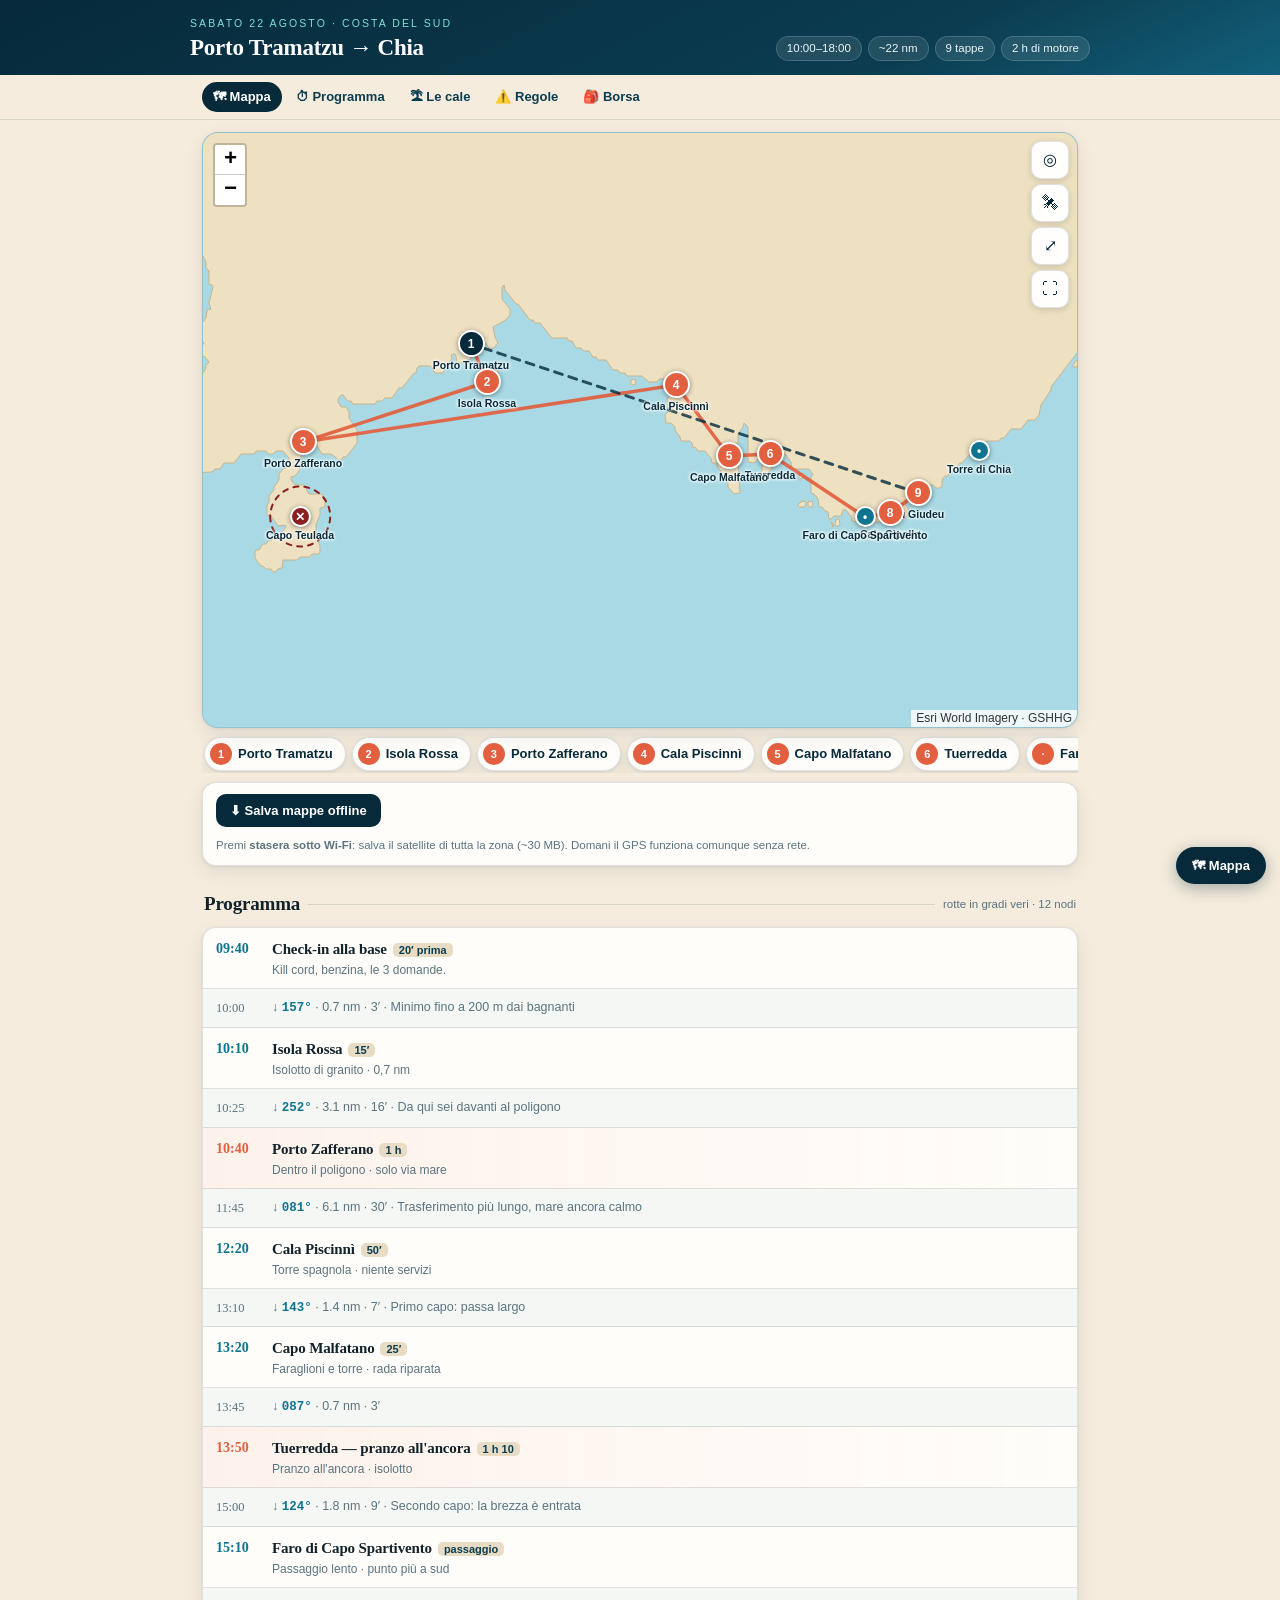
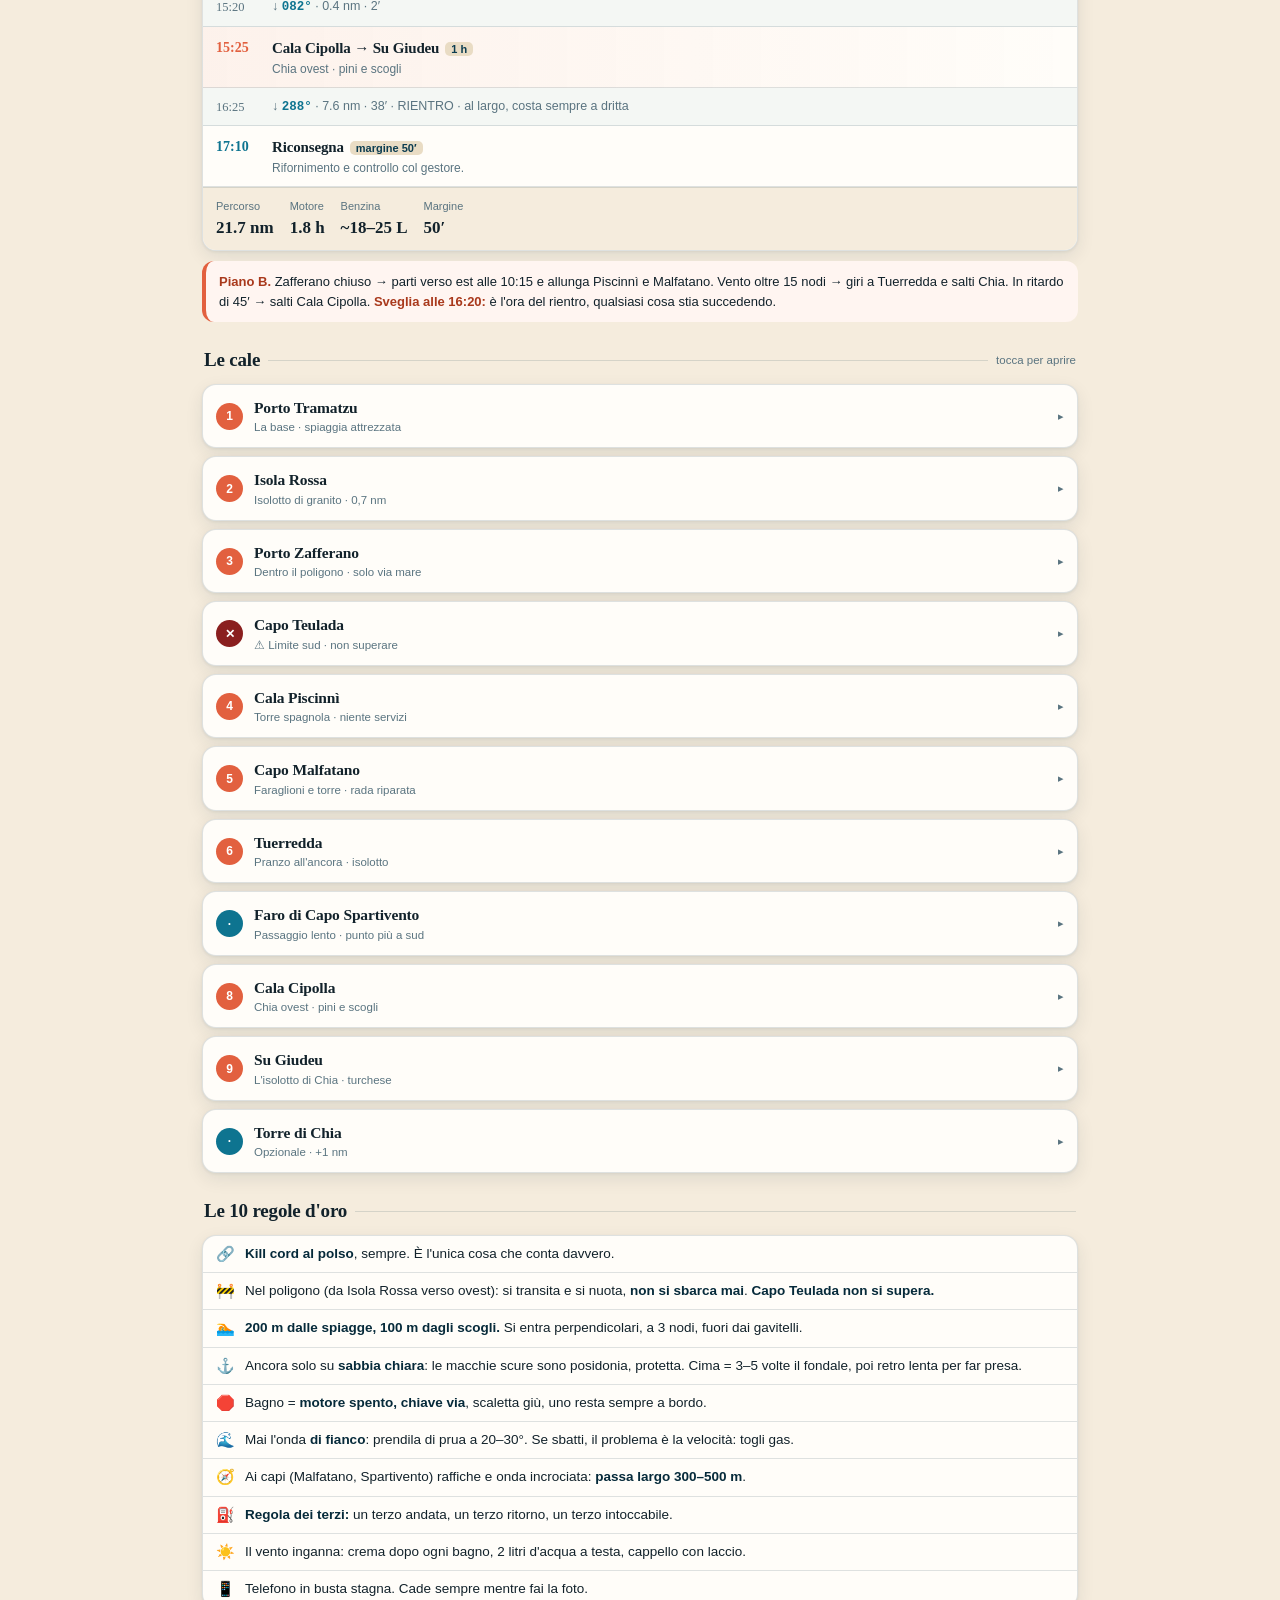
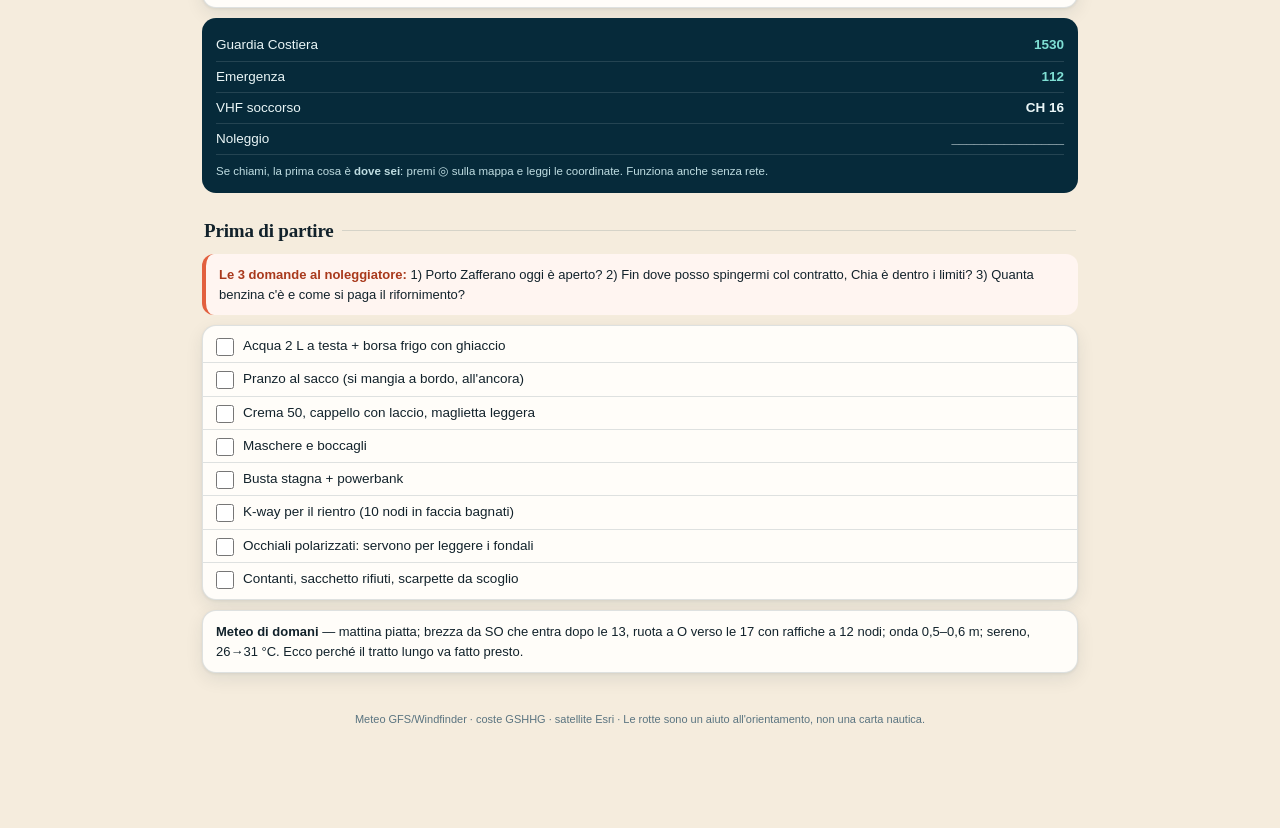
==== index.html @ 3b0f0c01 "Rename Gommone-Costa-del-Sud-22ago.html to index.html" ====
<!DOCTYPE html>
<html lang="it">
<head>
<meta charset="utf-8">
<meta name="viewport" content="width=device-width, initial-scale=1, viewport-fit=cover">
<title>Gommone · Costa del Sud · 22 ago</title>
<style>/* required styles */

.leaflet-pane,
.leaflet-tile,
.leaflet-marker-icon,
.leaflet-marker-shadow,
.leaflet-tile-container,
.leaflet-pane > svg,
.leaflet-pane > canvas,
.leaflet-zoom-box,
.leaflet-image-layer,
.leaflet-layer {
	position: absolute;
	left: 0;
	top: 0;
	}
.leaflet-container {
	overflow: hidden;
	}
.leaflet-tile,
.leaflet-marker-icon,
.leaflet-marker-shadow {
	-webkit-user-select: none;
	   -moz-user-select: none;
	        user-select: none;
	  -webkit-user-drag: none;
	}
/* Prevents IE11 from highlighting tiles in blue */
.leaflet-tile::selection {
	background: transparent;
}
/* Safari renders non-retina tile on retina better with this, but Chrome is worse */
.leaflet-safari .leaflet-tile {
	image-rendering: -webkit-optimize-contrast;
	}
/* hack that prevents hw layers "stretching" when loading new tiles */
.leaflet-safari .leaflet-tile-container {
	width: 1600px;
	height: 1600px;
	-webkit-transform-origin: 0 0;
	}
.leaflet-marker-icon,
.leaflet-marker-shadow {
	display: block;
	}
/* .leaflet-container svg: reset svg max-width decleration shipped in Joomla! (joomla.org) 3.x */
/* .leaflet-container img: map is broken in FF if you have max-width: 100% on tiles */
.leaflet-container .leaflet-overlay-pane svg {
	max-width: none !important;
	max-height: none !important;
	}
.leaflet-container .leaflet-marker-pane img,
.leaflet-container .leaflet-shadow-pane img,
.leaflet-container .leaflet-tile-pane img,
.leaflet-container img.leaflet-image-layer,
.leaflet-container .leaflet-tile {
	max-width: none !important;
	max-height: none !important;
	width: auto;
	padding: 0;
	}

.leaflet-container img.leaflet-tile {
	/* See: https://bugs.chromium.org/p/chromium/issues/detail?id=600120 */
	mix-blend-mode: plus-lighter;
}

.leaflet-container.leaflet-touch-zoom {
	-ms-touch-action: pan-x pan-y;
	touch-action: pan-x pan-y;
	}
.leaflet-container.leaflet-touch-drag {
	-ms-touch-action: pinch-zoom;
	/* Fallback for FF which doesn't support pinch-zoom */
	touch-action: none;
	touch-action: pinch-zoom;
}
.leaflet-container.leaflet-touch-drag.leaflet-touch-zoom {
	-ms-touch-action: none;
	touch-action: none;
}
.leaflet-container {
	-webkit-tap-highlight-color: transparent;
}
.leaflet-container a {
	-webkit-tap-highlight-color: rgba(51, 181, 229, 0.4);
}
.leaflet-tile {
	filter: inherit;
	visibility: hidden;
	}
.leaflet-tile-loaded {
	visibility: inherit;
	}
.leaflet-zoom-box {
	width: 0;
	height: 0;
	-moz-box-sizing: border-box;
	     box-sizing: border-box;
	z-index: 800;
	}
/* workaround for https://bugzilla.mozilla.org/show_bug.cgi?id=888319 */
.leaflet-overlay-pane svg {
	-moz-user-select: none;
	}

.leaflet-pane         { z-index: 400; }

.leaflet-tile-pane    { z-index: 200; }
.leaflet-overlay-pane { z-index: 400; }
.leaflet-shadow-pane  { z-index: 500; }
.leaflet-marker-pane  { z-index: 600; }
.leaflet-tooltip-pane   { z-index: 650; }
.leaflet-popup-pane   { z-index: 700; }

.leaflet-map-pane canvas { z-index: 100; }
.leaflet-map-pane svg    { z-index: 200; }

.leaflet-vml-shape {
	width: 1px;
	height: 1px;
	}
.lvml {
	behavior: url(#default#VML);
	display: inline-block;
	position: absolute;
	}


/* control positioning */

.leaflet-control {
	position: relative;
	z-index: 800;
	pointer-events: visiblePainted; /* IE 9-10 doesn't have auto */
	pointer-events: auto;
	}
.leaflet-top,
.leaflet-bottom {
	position: absolute;
	z-index: 1000;
	pointer-events: none;
	}
.leaflet-top {
	top: 0;
	}
.leaflet-right {
	right: 0;
	}
.leaflet-bottom {
	bottom: 0;
	}
.leaflet-left {
	left: 0;
	}
.leaflet-control {
	float: left;
	clear: both;
	}
.leaflet-right .leaflet-control {
	float: right;
	}
.leaflet-top .leaflet-control {
	margin-top: 10px;
	}
.leaflet-bottom .leaflet-control {
	margin-bottom: 10px;
	}
.leaflet-left .leaflet-control {
	margin-left: 10px;
	}
.leaflet-right .leaflet-control {
	margin-right: 10px;
	}


/* zoom and fade animations */

.leaflet-fade-anim .leaflet-popup {
	opacity: 0;
	-webkit-transition: opacity 0.2s linear;
	   -moz-transition: opacity 0.2s linear;
	        transition: opacity 0.2s linear;
	}
.leaflet-fade-anim .leaflet-map-pane .leaflet-popup {
	opacity: 1;
	}
.leaflet-zoom-animated {
	-webkit-transform-origin: 0 0;
	    -ms-transform-origin: 0 0;
	        transform-origin: 0 0;
	}
svg.leaflet-zoom-animated {
	will-change: transform;
}

.leaflet-zoom-anim .leaflet-zoom-animated {
	-webkit-transition: -webkit-transform 0.25s cubic-bezier(0,0,0.25,1);
	   -moz-transition:    -moz-transform 0.25s cubic-bezier(0,0,0.25,1);
	        transition:         transform 0.25s cubic-bezier(0,0,0.25,1);
	}
.leaflet-zoom-anim .leaflet-tile,
.leaflet-pan-anim .leaflet-tile {
	-webkit-transition: none;
	   -moz-transition: none;
	        transition: none;
	}

.leaflet-zoom-anim .leaflet-zoom-hide {
	visibility: hidden;
	}


/* cursors */

.leaflet-interactive {
	cursor: pointer;
	}
.leaflet-grab {
	cursor: -webkit-grab;
	cursor:    -moz-grab;
	cursor:         grab;
	}
.leaflet-crosshair,
.leaflet-crosshair .leaflet-interactive {
	cursor: crosshair;
	}
.leaflet-popup-pane,
.leaflet-control {
	cursor: auto;
	}
.leaflet-dragging .leaflet-grab,
.leaflet-dragging .leaflet-grab .leaflet-interactive,
.leaflet-dragging .leaflet-marker-draggable {
	cursor: move;
	cursor: -webkit-grabbing;
	cursor:    -moz-grabbing;
	cursor:         grabbing;
	}

/* marker & overlays interactivity */
.leaflet-marker-icon,
.leaflet-marker-shadow,
.leaflet-image-layer,
.leaflet-pane > svg path,
.leaflet-tile-container {
	pointer-events: none;
	}

.leaflet-marker-icon.leaflet-interactive,
.leaflet-image-layer.leaflet-interactive,
.leaflet-pane > svg path.leaflet-interactive,
svg.leaflet-image-layer.leaflet-interactive path {
	pointer-events: visiblePainted; /* IE 9-10 doesn't have auto */
	pointer-events: auto;
	}

/* visual tweaks */

.leaflet-container {
	background: #ddd;
	outline-offset: 1px;
	}
.leaflet-container a {
	color: #0078A8;
	}
.leaflet-zoom-box {
	border: 2px dotted #38f;
	background: rgba(255,255,255,0.5);
	}


/* general typography */
.leaflet-container {
	font-family: "Helvetica Neue", Arial, Helvetica, sans-serif;
	font-size: 12px;
	font-size: 0.75rem;
	line-height: 1.5;
	}


/* general toolbar styles */

.leaflet-bar {
	box-shadow: 0 1px 5px rgba(0,0,0,0.65);
	border-radius: 4px;
	}
.leaflet-bar a {
	background-color: #fff;
	border-bottom: 1px solid #ccc;
	width: 26px;
	height: 26px;
	line-height: 26px;
	display: block;
	text-align: center;
	text-decoration: none;
	color: black;
	}
.leaflet-bar a,
.leaflet-control-layers-toggle {
	background-position: 50% 50%;
	background-repeat: no-repeat;
	display: block;
	}
.leaflet-bar a:hover,
.leaflet-bar a:focus {
	background-color: #f4f4f4;
	}
.leaflet-bar a:first-child {
	border-top-left-radius: 4px;
	border-top-right-radius: 4px;
	}
.leaflet-bar a:last-child {
	border-bottom-left-radius: 4px;
	border-bottom-right-radius: 4px;
	border-bottom: none;
	}
.leaflet-bar a.leaflet-disabled {
	cursor: default;
	background-color: #f4f4f4;
	color: #bbb;
	}

.leaflet-touch .leaflet-bar a {
	width: 30px;
	height: 30px;
	line-height: 30px;
	}
.leaflet-touch .leaflet-bar a:first-child {
	border-top-left-radius: 2px;
	border-top-right-radius: 2px;
	}
.leaflet-touch .leaflet-bar a:last-child {
	border-bottom-left-radius: 2px;
	border-bottom-right-radius: 2px;
	}

/* zoom control */

.leaflet-control-zoom-in,
.leaflet-control-zoom-out {
	font: bold 18px 'Lucida Console', Monaco, monospace;
	text-indent: 1px;
	}

.leaflet-touch .leaflet-control-zoom-in, .leaflet-touch .leaflet-control-zoom-out  {
	font-size: 22px;
	}


/* layers control */

.leaflet-control-layers {
	box-shadow: 0 1px 5px rgba(0,0,0,0.4);
	background: #fff;
	border-radius: 5px;
	}
.leaflet-control-layers-toggle {
	background-image: url(images/layers.png);
	width: 36px;
	height: 36px;
	}
.leaflet-retina .leaflet-control-layers-toggle {
	background-image: url(images/layers-2x.png);
	background-size: 26px 26px;
	}
.leaflet-touch .leaflet-control-layers-toggle {
	width: 44px;
	height: 44px;
	}
.leaflet-control-layers .leaflet-control-layers-list,
.leaflet-control-layers-expanded .leaflet-control-layers-toggle {
	display: none;
	}
.leaflet-control-layers-expanded .leaflet-control-layers-list {
	display: block;
	position: relative;
	}
.leaflet-control-layers-expanded {
	padding: 6px 10px 6px 6px;
	color: #333;
	background: #fff;
	}
.leaflet-control-layers-scrollbar {
	overflow-y: scroll;
	overflow-x: hidden;
	padding-right: 5px;
	}
.leaflet-control-layers-selector {
	margin-top: 2px;
	position: relative;
	top: 1px;
	}
.leaflet-control-layers label {
	display: block;
	font-size: 13px;
	font-size: 1.08333em;
	}
.leaflet-control-layers-separator {
	height: 0;
	border-top: 1px solid #ddd;
	margin: 5px -10px 5px -6px;
	}

/* Default icon URLs */
.leaflet-default-icon-path { /* used only in path-guessing heuristic, see L.Icon.Default */
	background-image: url(images/marker-icon.png);
	}


/* attribution and scale controls */

.leaflet-container .leaflet-control-attribution {
	background: #fff;
	background: rgba(255, 255, 255, 0.8);
	margin: 0;
	}
.leaflet-control-attribution,
.leaflet-control-scale-line {
	padding: 0 5px;
	color: #333;
	line-height: 1.4;
	}
.leaflet-control-attribution a {
	text-decoration: none;
	}
.leaflet-control-attribution a:hover,
.leaflet-control-attribution a:focus {
	text-decoration: underline;
	}
.leaflet-attribution-flag {
	display: inline !important;
	vertical-align: baseline !important;
	width: 1em;
	height: 0.6669em;
	}
.leaflet-left .leaflet-control-scale {
	margin-left: 5px;
	}
.leaflet-bottom .leaflet-control-scale {
	margin-bottom: 5px;
	}
.leaflet-control-scale-line {
	border: 2px solid #777;
	border-top: none;
	line-height: 1.1;
	padding: 2px 5px 1px;
	white-space: nowrap;
	-moz-box-sizing: border-box;
	     box-sizing: border-box;
	background: rgba(255, 255, 255, 0.8);
	text-shadow: 1px 1px #fff;
	}
.leaflet-control-scale-line:not(:first-child) {
	border-top: 2px solid #777;
	border-bottom: none;
	margin-top: -2px;
	}
.leaflet-control-scale-line:not(:first-child):not(:last-child) {
	border-bottom: 2px solid #777;
	}

.leaflet-touch .leaflet-control-attribution,
.leaflet-touch .leaflet-control-layers,
.leaflet-touch .leaflet-bar {
	box-shadow: none;
	}
.leaflet-touch .leaflet-control-layers,
.leaflet-touch .leaflet-bar {
	border: 2px solid rgba(0,0,0,0.2);
	background-clip: padding-box;
	}


/* popup */

.leaflet-popup {
	position: absolute;
	text-align: center;
	margin-bottom: 20px;
	}
.leaflet-popup-content-wrapper {
	padding: 1px;
	text-align: left;
	border-radius: 12px;
	}
.leaflet-popup-content {
	margin: 13px 24px 13px 20px;
	line-height: 1.3;
	font-size: 13px;
	font-size: 1.08333em;
	min-height: 1px;
	}
.leaflet-popup-content p {
	margin: 17px 0;
	margin: 1.3em 0;
	}
.leaflet-popup-tip-container {
	width: 40px;
	height: 20px;
	position: absolute;
	left: 50%;
	margin-top: -1px;
	margin-left: -20px;
	overflow: hidden;
	pointer-events: none;
	}
.leaflet-popup-tip {
	width: 17px;
	height: 17px;
	padding: 1px;

	margin: -10px auto 0;
	pointer-events: auto;

	-webkit-transform: rotate(45deg);
	   -moz-transform: rotate(45deg);
	    -ms-transform: rotate(45deg);
	        transform: rotate(45deg);
	}
.leaflet-popup-content-wrapper,
.leaflet-popup-tip {
	background: white;
	color: #333;
	box-shadow: 0 3px 14px rgba(0,0,0,0.4);
	}
.leaflet-container a.leaflet-popup-close-button {
	position: absolute;
	top: 0;
	right: 0;
	border: none;
	text-align: center;
	width: 24px;
	height: 24px;
	font: 16px/24px Tahoma, Verdana, sans-serif;
	color: #757575;
	text-decoration: none;
	background: transparent;
	}
.leaflet-container a.leaflet-popup-close-button:hover,
.leaflet-container a.leaflet-popup-close-button:focus {
	color: #585858;
	}
.leaflet-popup-scrolled {
	overflow: auto;
	}

.leaflet-oldie .leaflet-popup-content-wrapper {
	-ms-zoom: 1;
	}
.leaflet-oldie .leaflet-popup-tip {
	width: 24px;
	margin: 0 auto;

	-ms-filter: "progid:DXImageTransform.Microsoft.Matrix(M11=0.70710678, M12=0.70710678, M21=-0.70710678, M22=0.70710678)";
	filter: progid:DXImageTransform.Microsoft.Matrix(M11=0.70710678, M12=0.70710678, M21=-0.70710678, M22=0.70710678);
	}

.leaflet-oldie .leaflet-control-zoom,
.leaflet-oldie .leaflet-control-layers,
.leaflet-oldie .leaflet-popup-content-wrapper,
.leaflet-oldie .leaflet-popup-tip {
	border: 1px solid #999;
	}


/* div icon */

.leaflet-div-icon {
	background: #fff;
	border: 1px solid #666;
	}


/* Tooltip */
/* Base styles for the element that has a tooltip */
.leaflet-tooltip {
	position: absolute;
	padding: 6px;
	background-color: #fff;
	border: 1px solid #fff;
	border-radius: 3px;
	color: #222;
	white-space: nowrap;
	-webkit-user-select: none;
	-moz-user-select: none;
	-ms-user-select: none;
	user-select: none;
	pointer-events: none;
	box-shadow: 0 1px 3px rgba(0,0,0,0.4);
	}
.leaflet-tooltip.leaflet-interactive {
	cursor: pointer;
	pointer-events: auto;
	}
.leaflet-tooltip-top:before,
.leaflet-tooltip-bottom:before,
.leaflet-tooltip-left:before,
.leaflet-tooltip-right:before {
	position: absolute;
	pointer-events: none;
	border: 6px solid transparent;
	background: transparent;
	content: "";
	}

/* Directions */

.leaflet-tooltip-bottom {
	margin-top: 6px;
}
.leaflet-tooltip-top {
	margin-top: -6px;
}
.leaflet-tooltip-bottom:before,
.leaflet-tooltip-top:before {
	left: 50%;
	margin-left: -6px;
	}
.leaflet-tooltip-top:before {
	bottom: 0;
	margin-bottom: -12px;
	border-top-color: #fff;
	}
.leaflet-tooltip-bottom:before {
	top: 0;
	margin-top: -12px;
	margin-left: -6px;
	border-bottom-color: #fff;
	}
.leaflet-tooltip-left {
	margin-left: -6px;
}
.leaflet-tooltip-right {
	margin-left: 6px;
}
.leaflet-tooltip-left:before,
.leaflet-tooltip-right:before {
	top: 50%;
	margin-top: -6px;
	}
.leaflet-tooltip-left:before {
	right: 0;
	margin-right: -12px;
	border-left-color: #fff;
	}
.leaflet-tooltip-right:before {
	left: 0;
	margin-left: -12px;
	border-right-color: #fff;
	}

/* Printing */

@media print {
	/* Prevent printers from removing background-images of controls. */
	.leaflet-control {
		-webkit-print-color-adjust: exact;
		print-color-adjust: exact;
		}
	}
</style>
<style>
:root{
  --deep:#062a3a; --deep2:#0b3c50; --sea:#0e7490; --turq:#25b7ab; --turq-l:#7fdfd4;
  --sand:#f5ecdd; --sand2:#e9dcc4; --paper:#fffdf9; --ink:#12222b; --soft:#5a7480;
  --coral:#e2603f; --line:rgba(6,42,58,.13);
  --sh:0 1px 3px rgba(6,42,58,.07),0 6px 18px rgba(6,42,58,.09);
  --serif:"Iowan Old Style","Palatino Linotype",Palatino,Georgia,serif;
  --sans:-apple-system,BlinkMacSystemFont,"Segoe UI",Roboto,"Helvetica Neue",Arial,sans-serif;
}
*{box-sizing:border-box}
html,body{margin:0;padding:0}
body{font-family:var(--sans);color:var(--ink);background:var(--sand);line-height:1.5;-webkit-text-size-adjust:100%}
h1,h2,h3{font-family:var(--serif);font-weight:600;letter-spacing:-.01em;margin:0}
.wrap{max-width:900px;margin:0 auto;padding:0 12px 100px}
.muted{color:var(--soft)} .small{font-size:13px} .tiny{font-size:11.5px}
.card{background:var(--paper);border:1px solid var(--line);border-radius:14px;box-shadow:var(--sh)}

/* HERO */
.hero{background:linear-gradient(155deg,var(--deep),var(--deep2) 70%,#12607a);color:#eaf6f7;padding:16px 12px 14px}
.hero .in{max-width:900px;margin:0 auto;display:flex;align-items:flex-end;justify-content:space-between;gap:12px;flex-wrap:wrap}
.hero h1{font-size:23px;line-height:1.15;color:#fff}
.hero .k{font-size:10.5px;letter-spacing:.2em;text-transform:uppercase;color:var(--turq-l);margin-bottom:3px}
.hero .f{display:flex;gap:6px;flex-wrap:wrap}
.hero .f span{background:rgba(255,255,255,.1);border:1px solid rgba(255,255,255,.16);border-radius:99px;padding:3px 10px;font-size:11.5px;white-space:nowrap}

/* NAV */
nav{position:sticky;top:0;z-index:900;background:rgba(245,236,221,.95);backdrop-filter:blur(10px);border-bottom:1px solid var(--line)}
nav .in{display:flex;gap:3px;overflow-x:auto;padding:7px 12px;max-width:900px;margin:0 auto;scrollbar-width:none}
nav .in::-webkit-scrollbar{display:none}
nav a{flex:0 0 auto;text-decoration:none;color:var(--deep2);font-size:13px;font-weight:600;padding:5px 11px;border-radius:99px}
nav a.on{background:var(--deep);color:#fff}

section{margin:18px 0 24px;scroll-margin-top:52px}
.sh{display:flex;align-items:center;gap:8px;margin:0 0 9px;padding:0 2px}
.sh h2{font-size:19px}
.sh .ln{flex:1;height:1px;background:var(--line)}

/* MAP */
#mapbox{position:relative;border-radius:16px;overflow:hidden;border:1px solid var(--line);box-shadow:var(--sh);background:#a9d9e4}
#map{height:66vh;min-height:400px;background:#a9d9e4}
#mapbox.full{position:fixed;inset:0;z-index:1200;border-radius:0;border:0}
#mapbox.full #map{height:100%}
.leaflet-container{font-family:var(--sans);background:#a9d9e4}
.mbar{position:absolute;z-index:800;top:8px;right:8px;display:flex;flex-direction:column;gap:5px}
.mb{background:rgba(255,255,255,.96);border:1px solid var(--line);border-radius:10px;width:38px;height:38px;
  display:grid;place-items:center;font-size:16px;cursor:pointer;box-shadow:0 2px 6px rgba(0,0,0,.15);color:var(--deep)}
.mb.on{background:var(--deep);color:#fff}
.gps{position:absolute;z-index:800;left:8px;right:52px;bottom:8px;background:rgba(6,42,58,.92);color:#eaf6f7;
  border-radius:11px;padding:7px 11px;font-size:12px;display:none}
.gps.show{display:block}
.gps b{color:var(--turq-l)}
.gr{display:flex;justify-content:space-between;gap:8px}
.pin{display:grid;place-items:center;border-radius:50%;color:#fff;font-weight:700;font-size:12px;border:2px solid #fff;box-shadow:0 1px 5px rgba(0,0,0,.45)}
.pin.stop{background:var(--coral)} .pin.pass{background:var(--sea)} .pin.warn{background:#8a1f1f} .pin.base{background:var(--deep)}
.pin.sel{outline:3px solid #fff;box-shadow:0 0 0 3px var(--coral),0 2px 8px rgba(0,0,0,.5)}
.lbl{font-size:10.5px;font-weight:700;color:var(--deep);text-shadow:0 0 3px #fff,0 0 3px #fff,0 0 4px #fff;white-space:nowrap;text-align:center;margin-top:1px}
.boat{width:20px;height:20px;border-radius:50%;background:#2b6cf6;border:3px solid #fff;box-shadow:0 0 0 1px rgba(0,0,0,.3)}
.leaflet-popup-content{margin:11px 13px;font-size:13px;line-height:1.45}
.leaflet-popup-content h4{margin:0 0 3px;font-family:var(--serif);font-size:15.5px}
.mono{font-family:ui-monospace,Menlo,Consolas,monospace;font-size:11.5px;color:var(--soft)}

/* STOP CHIPS */
.chips{display:flex;gap:6px;overflow-x:auto;padding:9px 2px 2px;scrollbar-width:none}
.chips::-webkit-scrollbar{display:none}
.chip{flex:0 0 auto;display:flex;align-items:center;gap:6px;background:var(--paper);border:1px solid var(--line);
  border-radius:99px;padding:5px 12px 5px 5px;font-size:13px;font-weight:600;cursor:pointer;box-shadow:var(--sh);color:var(--deep)}
.chip i{width:22px;height:22px;border-radius:50%;background:var(--coral);color:#fff;display:grid;place-items:center;
  font-size:11px;font-style:normal;font-weight:700}
.chip.act{background:var(--deep);color:#fff;border-color:var(--deep)}
.chip.w i{background:#8a1f1f}

/* DOWNLOAD */
.dl{display:flex;align-items:center;gap:10px;flex-wrap:wrap;padding:11px 13px;margin-top:9px}
.btn{display:inline-flex;align-items:center;gap:6px;background:var(--deep);color:#fff;border:0;border-radius:10px;
  padding:9px 14px;font-size:13px;font-weight:600;cursor:pointer;font-family:var(--sans)}
.btn.g{background:transparent;color:var(--deep);border:1.5px solid var(--deep)}
.btn:disabled{opacity:.45}
.pg{height:6px;background:var(--sand2);border-radius:99px;overflow:hidden;flex:1 0 120px;display:none}
.pg.show{display:block} .pg i{display:block;height:100%;width:0;background:linear-gradient(90deg,var(--turq),var(--sea));transition:width .2s}

/* SCHEDULE */
.sched{overflow:hidden}
.row{display:flex;gap:10px;padding:9px 13px;border-bottom:1px solid var(--line);align-items:flex-start}
.row:last-child{border:0}
.row .t{flex:0 0 46px;font-family:var(--serif);font-weight:700;font-size:14px;color:var(--sea);padding-top:1px}
.row .c{flex:1;min-width:0}
.row h3{font-size:15px;display:inline}
.row .d{font-size:12px;color:var(--soft)}
.row .n{font-size:11px;font-weight:700;background:var(--sand2);color:var(--deep2);border-radius:5px;padding:1px 6px;margin-left:6px;white-space:nowrap}
.row.leg{background:rgba(14,116,144,.045)}
.row.leg .c{font-size:12.5px;color:var(--soft)}
.row.leg .t{color:var(--soft);font-weight:400;font-size:12.5px}
.row.leg .rt{font-family:ui-monospace,Menlo,Consolas,monospace;font-weight:700;color:var(--sea)}
.row.star{background:linear-gradient(90deg,rgba(226,96,63,.07),transparent)}
.row.star .t{color:var(--coral)}
.tot{display:flex;gap:16px;flex-wrap:wrap;padding:10px 13px;background:var(--sand);border-top:1px solid var(--line)}
.tot div{font-size:11px;color:var(--soft)} .tot b{display:block;font-family:var(--serif);font-size:17px;color:var(--ink)}

/* COVES */
details.cv{margin:0 0 8px;overflow:hidden}
details.cv summary{list-style:none;cursor:pointer;padding:11px 13px;display:flex;align-items:center;gap:11px}
details.cv summary::-webkit-details-marker{display:none}
.cv .num{flex:0 0 27px;height:27px;border-radius:50%;background:var(--coral);color:#fff;display:grid;place-items:center;font-size:12px;font-weight:700}
.cv.pass .num{background:var(--sea)} .cv.warn .num{background:#8a1f1f}
.cv .tt{flex:1;min-width:0}
.cv .tt h3{font-size:15.5px}
.cv .tt p{margin:0;font-size:11.5px;color:var(--soft)}
.cv .ca{color:var(--soft);font-size:11px;transition:transform .2s}
details[open] .ca{transform:rotate(90deg)}
.shot{position:relative;height:150px;overflow:hidden;background:#9ec9d6;border-top:1px solid var(--line);border-bottom:1px solid var(--line)}
.shot .mos{position:absolute;top:0;left:0;transform-origin:0 0;line-height:0}
.shot .mos img{width:256px;height:256px;display:inline-block;vertical-align:top}
.shot .cx{position:absolute;left:50%;top:50%;width:26px;height:26px;margin:-13px 0 0 -13px;border:2px solid #fff;
  border-radius:50%;box-shadow:0 0 0 2px rgba(226,96,63,.9),0 1px 6px rgba(0,0,0,.5)}
.shot .cap{position:absolute;right:6px;bottom:5px;font-size:9.5px;color:#fff;background:rgba(0,0,0,.4);padding:1px 6px;border-radius:4px}
.cv .in{padding:11px 13px 13px}
.cv .in p{margin:0 0 8px;font-size:13.5px}
ul.tp{margin:0;padding:0;list-style:none}
ul.tp li{position:relative;padding-left:17px;margin-bottom:5px;font-size:13px}
ul.tp li:before{content:"›";position:absolute;left:5px;top:-1px;color:var(--turq);font-weight:700}
.mt{display:flex;flex-wrap:wrap;gap:5px;margin-top:9px;align-items:center}
.mt span{font-size:11px;background:var(--sand);border:1px solid var(--line);border-radius:5px;padding:2px 7px}
.mt a{font-size:11px;color:var(--sea);text-decoration:none;font-weight:600}

/* RULES */
.gold{padding:4px 0}
.gold li{list-style:none;display:flex;gap:9px;padding:8px 13px;border-bottom:1px solid var(--line);font-size:13.5px}
.gold li:last-child{border:0}
.gold li b{color:var(--deep)}
.gold .e{flex:0 0 20px;font-size:15px;line-height:1.3}
ul.gold{margin:0;padding:0}
.warnbox{border-left:4px solid var(--coral);background:#fff5f1;border-radius:12px;padding:11px 13px;font-size:13px;margin-top:10px}
.warnbox b{color:#a9391c}
.chk{display:flex;gap:9px;padding:6px 13px;font-size:13.5px;border-bottom:1px solid var(--line)}
.chk:last-child{border:0}
.chk input{width:18px;height:18px;margin:2px 0 0;accent-color:var(--sea);flex:0 0 auto}
.sos{background:var(--deep);color:#eaf6f7;border-radius:14px;padding:12px 14px;margin-top:10px}
.sos .r{display:flex;justify-content:space-between;padding:5px 0;border-bottom:1px solid rgba(255,255,255,.12);font-size:13.5px}
.sos .r:last-child{border:0}
.sos a{color:var(--turq-l);text-decoration:none;font-weight:700}
.fab{position:fixed;right:14px;bottom:16px;z-index:950;background:var(--deep);color:#fff;border:0;border-radius:99px;
  padding:11px 16px;font-size:13px;font-weight:700;box-shadow:0 4px 16px rgba(6,42,58,.35);cursor:pointer;font-family:var(--sans)}
footer{text-align:center;font-size:11px;color:var(--soft);padding:14px 0 0}
@media print{nav,.mbar,.gps,.dl,#mapbox,.fab,.chips{display:none!important}body{background:#fff}.cv .in{display:block!important}}
</style>
</head>
<body>

<header class="hero"><div class="in">
  <div><div class="k">Sabato 22 agosto · Costa del Sud</div><h1>Porto Tramatzu → Chia</h1></div>
  <div class="f"><span>10:00–18:00</span><span>~22 nm</span><span>9 tappe</span><span>2 h di motore</span></div>
</div></header>

<nav><div class="in">
  <a href="#mappa">🗺 Mappa</a><a href="#programma">⏱ Programma</a><a href="#cale">🏝 Le cale</a>
  <a href="#regole">⚠️ Regole</a><a href="#borsa">🎒 Borsa</a>
</div></nav>

<div class="wrap">

<!-- MAPPA -->
<section id="mappa" style="margin-top:12px">
  <div id="mapbox">
    <div id="map"></div>
    <div class="mbar">
      <button class="mb" id="bLoc" title="La mia posizione">◎</button>
      <button class="mb" id="bSat" title="Satellite on/off">🛰</button>
      <button class="mb" id="bFit" title="Tutta la rotta">⤢</button>
      <button class="mb" id="bFull" title="Schermo intero">⛶</button>
    </div>
    <div class="gps" id="gpsbar">
      <div class="gr"><div><b id="gPos">—</b> <span class="muted" id="gAcc"></span></div><div id="gSpd"></div></div>
      <div class="gr" style="margin-top:2px"><div>→ <span id="gNext">—</span></div><div><b id="gDist"></b> <span id="gBrg"></span></div></div>
    </div>
  </div>
  <div class="chips" id="chips"></div>
  <div class="card dl">
    <button class="btn" id="bDl">⬇ Salva mappe offline</button>
    <button class="btn g" id="bStop" style="display:none">Stop</button>
    <div class="pg" id="pg"><i></i></div>
    <div class="tiny muted" id="dlMsg" style="flex:1 0 100%">Premi <b>stasera sotto Wi-Fi</b>: salva il satellite di tutta la zona (~30 MB). Domani il GPS funziona comunque senza rete.</div>
  </div>
</section>

<!-- PROGRAMMA -->
<section id="programma">
  <div class="sh"><h2>Programma</h2><div class="ln"></div><span class="tiny muted">rotte in gradi veri · 12 nodi</span></div>
  <div class="card sched" id="sched"></div>
  <div class="warnbox">
    <b>Piano B.</b> Zafferano chiuso → parti verso est alle 10:15 e allunga Piscinnì e Malfatano.
    Vento oltre 15 nodi → giri a Tuerredda e salti Chia. In ritardo di 45′ → salti Cala Cipolla.
    <b>Sveglia alle 16:20:</b> è l'ora del rientro, qualsiasi cosa stia succedendo.
  </div>
</section>

<!-- CALE -->
<section id="cale">
  <div class="sh"><h2>Le cale</h2><div class="ln"></div><span class="tiny muted">tocca per aprire</span></div>
  <div id="coves"></div>
</section>

<!-- REGOLE -->
<section id="regole">
  <div class="sh"><h2>Le 10 regole d'oro</h2><div class="ln"></div></div>
  <div class="card"><ul class="gold">
    <li><span class="e">🔗</span><span><b>Kill cord al polso</b>, sempre. È l'unica cosa che conta davvero.</span></li>
    <li><span class="e">🚧</span><span>Nel poligono (da Isola Rossa verso ovest): si transita e si nuota, <b>non si sbarca mai</b>. <b>Capo Teulada non si supera.</b></span></li>
    <li><span class="e">🏊</span><span><b>200 m dalle spiagge, 100 m dagli scogli.</b> Si entra perpendicolari, a 3 nodi, fuori dai gavitelli.</span></li>
    <li><span class="e">⚓</span><span>Ancora solo su <b>sabbia chiara</b>: le macchie scure sono posidonia, protetta. Cima = 3–5 volte il fondale, poi retro lenta per far presa.</span></li>
    <li><span class="e">🛑</span><span>Bagno = <b>motore spento, chiave via</b>, scaletta giù, uno resta sempre a bordo.</span></li>
    <li><span class="e">🌊</span><span>Mai l'onda <b>di fianco</b>: prendila di prua a 20–30°. Se sbatti, il problema è la velocità: togli gas.</span></li>
    <li><span class="e">🧭</span><span>Ai capi (Malfatano, Spartivento) raffiche e onda incrociata: <b>passa largo 300–500 m</b>.</span></li>
    <li><span class="e">⛽</span><span><b>Regola dei terzi:</b> un terzo andata, un terzo ritorno, un terzo intoccabile.</span></li>
    <li><span class="e">☀️</span><span>Il vento inganna: crema dopo ogni bagno, 2 litri d'acqua a testa, cappello con laccio.</span></li>
    <li><span class="e">📱</span><span>Telefono in busta stagna. Cade sempre mentre fai la foto.</span></li>
  </ul></div>

  <div class="sos">
    <div class="r"><span>Guardia Costiera</span><a href="tel:1530">1530</a></div>
    <div class="r"><span>Emergenza</span><a href="tel:112">112</a></div>
    <div class="r"><span>VHF soccorso</span><b>CH 16</b></div>
    <div class="r"><span>Noleggio</span><b>_______________</b></div>
    <div class="tiny" style="margin-top:8px;color:#bfdde2">Se chiami, la prima cosa è <b>dove sei</b>: premi ◎ sulla mappa e leggi le coordinate. Funziona anche senza rete.</div>
  </div>
</section>

<!-- BORSA -->
<section id="borsa">
  <div class="sh"><h2>Prima di partire</h2><div class="ln"></div></div>
  <div class="warnbox" style="margin:0 0 10px">
    <b>Le 3 domande al noleggiatore:</b> 1) Porto Zafferano oggi è aperto? 2) Fin dove posso spingermi col contratto,
    Chia è dentro i limiti? 3) Quanta benzina c'è e come si paga il rifornimento?
  </div>
  <div class="card" style="padding:4px 0">
    <div class="chk"><input type="checkbox"><span>Acqua 2 L a testa + borsa frigo con ghiaccio</span></div>
    <div class="chk"><input type="checkbox"><span>Pranzo al sacco (si mangia a bordo, all'ancora)</span></div>
    <div class="chk"><input type="checkbox"><span>Crema 50, cappello con laccio, maglietta leggera</span></div>
    <div class="chk"><input type="checkbox"><span>Maschere e boccagli</span></div>
    <div class="chk"><input type="checkbox"><span>Busta stagna + powerbank</span></div>
    <div class="chk"><input type="checkbox"><span>K-way per il rientro (10 nodi in faccia bagnati)</span></div>
    <div class="chk"><input type="checkbox"><span>Occhiali polarizzati: servono per leggere i fondali</span></div>
    <div class="chk"><input type="checkbox"><span>Contanti, sacchetto rifiuti, scarpette da scoglio</span></div>
  </div>
  <div class="card dl" style="margin-top:10px">
    <div class="small"><b>Meteo di domani</b> — mattina piatta; brezza da SO che entra dopo le 13, ruota a O verso le 17 con
    raffiche a 12 nodi; onda 0,5–0,6 m; sereno, 26→31 °C. Ecco perché il tratto lungo va fatto presto.</div>
  </div>
</section>

<footer>Meteo GFS/Windfinder · coste GSHHG · satellite Esri · Le rotte sono un aiuto all'orientamento, non una carta nautica.</footer>
</div>

<button class="fab" id="fab">🗺 Mappa</button>

<script>/* @preserve
 * Leaflet 1.9.4, a JS library for interactive maps. https://leafletjs.com
 * (c) 2010-2023 Vladimir Agafonkin, (c) 2010-2011 CloudMade
 */
!function(t,e){"object"==typeof exports&&"undefined"!=typeof module?e(exports):"function"==typeof define&&define.amd?define(["exports"],e):e((t="undefined"!=typeof globalThis?globalThis:t||self).leaflet={})}(this,function(t){"use strict";function l(t){for(var e,i,n=1,o=arguments.length;n<o;n++)for(e in i=arguments[n])t[e]=i[e];return t}var R=Object.create||function(t){return N.prototype=t,new N};function N(){}function a(t,e){var i,n=Array.prototype.slice;return t.bind?t.bind.apply(t,n.call(arguments,1)):(i=n.call(arguments,2),function(){return t.apply(e,i.length?i.concat(n.call(arguments)):arguments)})}var D=0;function h(t){return"_leaflet_id"in t||(t._leaflet_id=++D),t._leaflet_id}function j(t,e,i){var n,o,s=function(){n=!1,o&&(r.apply(i,o),o=!1)},r=function(){n?o=arguments:(t.apply(i,arguments),setTimeout(s,e),n=!0)};return r}function H(t,e,i){var n=e[1],e=e[0],o=n-e;return t===n&&i?t:((t-e)%o+o)%o+e}function u(){return!1}function i(t,e){return!1===e?t:(e=Math.pow(10,void 0===e?6:e),Math.round(t*e)/e)}function W(t){return t.trim?t.trim():t.replace(/^\s+|\s+$/g,"")}function F(t){return W(t).split(/\s+/)}function c(t,e){for(var i in Object.prototype.hasOwnProperty.call(t,"options")||(t.options=t.options?R(t.options):{}),e)t.options[i]=e[i];return t.options}function U(t,e,i){var n,o=[];for(n in t)o.push(encodeURIComponent(i?n.toUpperCase():n)+"="+encodeURIComponent(t[n]));return(e&&-1!==e.indexOf("?")?"&":"?")+o.join("&")}var V=/\{ *([\w_ -]+) *\}/g;function q(t,i){return t.replace(V,function(t,e){e=i[e];if(void 0===e)throw new Error("No value provided for variable "+t);return e="function"==typeof e?e(i):e})}var d=Array.isArray||function(t){return"[object Array]"===Object.prototype.toString.call(t)};function G(t,e){for(var i=0;i<t.length;i++)if(t[i]===e)return i;return-1}var K="[data-uri]";function Y(t){return window["webkit"+t]||window["moz"+t]||window["ms"+t]}var X=0;function J(t){var e=+new Date,i=Math.max(0,16-(e-X));return X=e+i,window.setTimeout(t,i)}var $=window.requestAnimationFrame||Y("RequestAnimationFrame")||J,Q=window.cancelAnimationFrame||Y("CancelAnimationFrame")||Y("CancelRequestAnimationFrame")||function(t){window.clearTimeout(t)};function x(t,e,i){if(!i||$!==J)return $.call(window,a(t,e));t.call(e)}function r(t){t&&Q.call(window,t)}var tt={__proto__:null,extend:l,create:R,bind:a,get lastId(){return D},stamp:h,throttle:j,wrapNum:H,falseFn:u,formatNum:i,trim:W,splitWords:F,setOptions:c,getParamString:U,template:q,isArray:d,indexOf:G,emptyImageUrl:K,requestFn:$,cancelFn:Q,requestAnimFrame:x,cancelAnimFrame:r};function et(){}et.extend=function(t){function e(){c(this),this.initialize&&this.initialize.apply(this,arguments),this.callInitHooks()}var i,n=e.__super__=this.prototype,o=R(n);for(i in(o.constructor=e).prototype=o,this)Object.prototype.hasOwnProperty.call(this,i)&&"prototype"!==i&&"__super__"!==i&&(e[i]=this[i]);if(t.statics&&l(e,t.statics),t.includes){var s=t.includes;if("undefined"!=typeof L&&L&&L.Mixin){s=d(s)?s:[s];for(var r=0;r<s.length;r++)s[r]===L.Mixin.Events&&console.warn("Deprecated include of L.Mixin.Events: this property will be removed in future releases, please inherit from L.Evented instead.",(new Error).stack)}l.apply(null,[o].concat(t.includes))}return l(o,t),delete o.statics,delete o.includes,o.options&&(o.options=n.options?R(n.options):{},l(o.options,t.options)),o._initHooks=[],o.callInitHooks=function(){if(!this._initHooksCalled){n.callInitHooks&&n.callInitHooks.call(this),this._initHooksCalled=!0;for(var t=0,e=o._initHooks.length;t<e;t++)o._initHooks[t].call(this)}},e},et.include=function(t){var e=this.prototype.options;return l(this.prototype,t),t.options&&(this.prototype.options=e,this.mergeOptions(t.options)),this},et.mergeOptions=function(t){return l(this.prototype.options,t),this},et.addInitHook=function(t){var e=Array.prototype.slice.call(arguments,1),i="function"==typeof t?t:function(){this[t].apply(this,e)};return this.prototype._initHooks=this.prototype._initHooks||[],this.prototype._initHooks.push(i),this};var e={on:function(t,e,i){if("object"==typeof t)for(var n in t)this._on(n,t[n],e);else for(var o=0,s=(t=F(t)).length;o<s;o++)this._on(t[o],e,i);return this},off:function(t,e,i){if(arguments.length)if("object"==typeof t)for(var n in t)this._off(n,t[n],e);else{t=F(t);for(var o=1===arguments.length,s=0,r=t.length;s<r;s++)o?this._off(t[s]):this._off(t[s],e,i)}else delete this._events;return this},_on:function(t,e,i,n){"function"!=typeof e?console.warn("wrong listener type: "+typeof e):!1===this._listens(t,e,i)&&(e={fn:e,ctx:i=i===this?void 0:i},n&&(e.once=!0),this._events=this._events||{},this._events[t]=this._events[t]||[],this._events[t].push(e))},_off:function(t,e,i){var n,o,s;if(this._events&&(n=this._events[t]))if(1===arguments.length){if(this._firingCount)for(o=0,s=n.length;o<s;o++)n[o].fn=u;delete this._events[t]}else"function"!=typeof e?console.warn("wrong listener type: "+typeof e):!1!==(e=this._listens(t,e,i))&&(i=n[e],this._firingCount&&(i.fn=u,this._events[t]=n=n.slice()),n.splice(e,1))},fire:function(t,e,i){if(this.listens(t,i)){var n=l({},e,{type:t,target:this,sourceTarget:e&&e.sourceTarget||this});if(this._events){var o=this._events[t];if(o){this._firingCount=this._firingCount+1||1;for(var s=0,r=o.length;s<r;s++){var a=o[s],h=a.fn;a.once&&this.off(t,h,a.ctx),h.call(a.ctx||this,n)}this._firingCount--}}i&&this._propagateEvent(n)}return this},listens:function(t,e,i,n){"string"!=typeof t&&console.warn('"string" type argument expected');var o=e,s=("function"!=typeof e&&(n=!!e,i=o=void 0),this._events&&this._events[t]);if(s&&s.length&&!1!==this._listens(t,o,i))return!0;if(n)for(var r in this._eventParents)if(this._eventParents[r].listens(t,e,i,n))return!0;return!1},_listens:function(t,e,i){if(this._events){var n=this._events[t]||[];if(!e)return!!n.length;i===this&&(i=void 0);for(var o=0,s=n.length;o<s;o++)if(n[o].fn===e&&n[o].ctx===i)return o}return!1},once:function(t,e,i){if("object"==typeof t)for(var n in t)this._on(n,t[n],e,!0);else for(var o=0,s=(t=F(t)).length;o<s;o++)this._on(t[o],e,i,!0);return this},addEventParent:function(t){return this._eventParents=this._eventParents||{},this._eventParents[h(t)]=t,this},removeEventParent:function(t){return this._eventParents&&delete this._eventParents[h(t)],this},_propagateEvent:function(t){for(var e in this._eventParents)this._eventParents[e].fire(t.type,l({layer:t.target,propagatedFrom:t.target},t),!0)}},it=(e.addEventListener=e.on,e.removeEventListener=e.clearAllEventListeners=e.off,e.addOneTimeEventListener=e.once,e.fireEvent=e.fire,e.hasEventListeners=e.listens,et.extend(e));function p(t,e,i){this.x=i?Math.round(t):t,this.y=i?Math.round(e):e}var nt=Math.trunc||function(t){return 0<t?Math.floor(t):Math.ceil(t)};function m(t,e,i){return t instanceof p?t:d(t)?new p(t[0],t[1]):null==t?t:"object"==typeof t&&"x"in t&&"y"in t?new p(t.x,t.y):new p(t,e,i)}function f(t,e){if(t)for(var i=e?[t,e]:t,n=0,o=i.length;n<o;n++)this.extend(i[n])}function _(t,e){return!t||t instanceof f?t:new f(t,e)}function s(t,e){if(t)for(var i=e?[t,e]:t,n=0,o=i.length;n<o;n++)this.extend(i[n])}function g(t,e){return t instanceof s?t:new s(t,e)}function v(t,e,i){if(isNaN(t)||isNaN(e))throw new Error("Invalid LatLng object: ("+t+", "+e+")");this.lat=+t,this.lng=+e,void 0!==i&&(this.alt=+i)}function w(t,e,i){return t instanceof v?t:d(t)&&"object"!=typeof t[0]?3===t.length?new v(t[0],t[1],t[2]):2===t.length?new v(t[0],t[1]):null:null==t?t:"object"==typeof t&&"lat"in t?new v(t.lat,"lng"in t?t.lng:t.lon,t.alt):void 0===e?null:new v(t,e,i)}p.prototype={clone:function(){return new p(this.x,this.y)},add:function(t){return this.clone()._add(m(t))},_add:function(t){return this.x+=t.x,this.y+=t.y,this},subtract:function(t){return this.clone()._subtract(m(t))},_subtract:function(t){return this.x-=t.x,this.y-=t.y,this},divideBy:function(t){return this.clone()._divideBy(t)},_divideBy:function(t){return this.x/=t,this.y/=t,this},multiplyBy:function(t){return this.clone()._multiplyBy(t)},_multiplyBy:function(t){return this.x*=t,this.y*=t,this},scaleBy:function(t){return new p(this.x*t.x,this.y*t.y)},unscaleBy:function(t){return new p(this.x/t.x,this.y/t.y)},round:function(){return this.clone()._round()},_round:function(){return this.x=Math.round(this.x),this.y=Math.round(this.y),this},floor:function(){return this.clone()._floor()},_floor:function(){return this.x=Math.floor(this.x),this.y=Math.floor(this.y),this},ceil:function(){return this.clone()._ceil()},_ceil:function(){return this.x=Math.ceil(this.x),this.y=Math.ceil(this.y),this},trunc:function(){return this.clone()._trunc()},_trunc:function(){return this.x=nt(this.x),this.y=nt(this.y),this},distanceTo:function(t){var e=(t=m(t)).x-this.x,t=t.y-this.y;return Math.sqrt(e*e+t*t)},equals:function(t){return(t=m(t)).x===this.x&&t.y===this.y},contains:function(t){return t=m(t),Math.abs(t.x)<=Math.abs(this.x)&&Math.abs(t.y)<=Math.abs(this.y)},toString:function(){return"Point("+i(this.x)+", "+i(this.y)+")"}},f.prototype={extend:function(t){var e,i;if(t){if(t instanceof p||"number"==typeof t[0]||"x"in t)e=i=m(t);else if(e=(t=_(t)).min,i=t.max,!e||!i)return this;this.min||this.max?(this.min.x=Math.min(e.x,this.min.x),this.max.x=Math.max(i.x,this.max.x),this.min.y=Math.min(e.y,this.min.y),this.max.y=Math.max(i.y,this.max.y)):(this.min=e.clone(),this.max=i.clone())}return this},getCenter:function(t){return m((this.min.x+this.max.x)/2,(this.min.y+this.max.y)/2,t)},getBottomLeft:function(){return m(this.min.x,this.max.y)},getTopRight:function(){return m(this.max.x,this.min.y)},getTopLeft:function(){return this.min},getBottomRight:function(){return this.max},getSize:function(){return this.max.subtract(this.min)},contains:function(t){var e,i;return(t=("number"==typeof t[0]||t instanceof p?m:_)(t))instanceof f?(e=t.min,i=t.max):e=i=t,e.x>=this.min.x&&i.x<=this.max.x&&e.y>=this.min.y&&i.y<=this.max.y},intersects:function(t){t=_(t);var e=this.min,i=this.max,n=t.min,t=t.max,o=t.x>=e.x&&n.x<=i.x,t=t.y>=e.y&&n.y<=i.y;return o&&t},overlaps:function(t){t=_(t);var e=this.min,i=this.max,n=t.min,t=t.max,o=t.x>e.x&&n.x<i.x,t=t.y>e.y&&n.y<i.y;return o&&t},isValid:function(){return!(!this.min||!this.max)},pad:function(t){var e=this.min,i=this.max,n=Math.abs(e.x-i.x)*t,t=Math.abs(e.y-i.y)*t;return _(m(e.x-n,e.y-t),m(i.x+n,i.y+t))},equals:function(t){return!!t&&(t=_(t),this.min.equals(t.getTopLeft())&&this.max.equals(t.getBottomRight()))}},s.prototype={extend:function(t){var e,i,n=this._southWest,o=this._northEast;if(t instanceof v)i=e=t;else{if(!(t instanceof s))return t?this.extend(w(t)||g(t)):this;if(e=t._southWest,i=t._northEast,!e||!i)return this}return n||o?(n.lat=Math.min(e.lat,n.lat),n.lng=Math.min(e.lng,n.lng),o.lat=Math.max(i.lat,o.lat),o.lng=Math.max(i.lng,o.lng)):(this._southWest=new v(e.lat,e.lng),this._northEast=new v(i.lat,i.lng)),this},pad:function(t){var e=this._southWest,i=this._northEast,n=Math.abs(e.lat-i.lat)*t,t=Math.abs(e.lng-i.lng)*t;return new s(new v(e.lat-n,e.lng-t),new v(i.lat+n,i.lng+t))},getCenter:function(){return new v((this._southWest.lat+this._northEast.lat)/2,(this._southWest.lng+this._northEast.lng)/2)},getSouthWest:function(){return this._southWest},getNorthEast:function(){return this._northEast},getNorthWest:function(){return new v(this.getNorth(),this.getWest())},getSouthEast:function(){return new v(this.getSouth(),this.getEast())},getWest:function(){return this._southWest.lng},getSouth:function(){return this._southWest.lat},getEast:function(){return this._northEast.lng},getNorth:function(){return this._northEast.lat},contains:function(t){t=("number"==typeof t[0]||t instanceof v||"lat"in t?w:g)(t);var e,i,n=this._southWest,o=this._northEast;return t instanceof s?(e=t.getSouthWest(),i=t.getNorthEast()):e=i=t,e.lat>=n.lat&&i.lat<=o.lat&&e.lng>=n.lng&&i.lng<=o.lng},intersects:function(t){t=g(t);var e=this._southWest,i=this._northEast,n=t.getSouthWest(),t=t.getNorthEast(),o=t.lat>=e.lat&&n.lat<=i.lat,t=t.lng>=e.lng&&n.lng<=i.lng;return o&&t},overlaps:function(t){t=g(t);var e=this._southWest,i=this._northEast,n=t.getSouthWest(),t=t.getNorthEast(),o=t.lat>e.lat&&n.lat<i.lat,t=t.lng>e.lng&&n.lng<i.lng;return o&&t},toBBoxString:function(){return[this.getWest(),this.getSouth(),this.getEast(),this.getNorth()].join(",")},equals:function(t,e){return!!t&&(t=g(t),this._southWest.equals(t.getSouthWest(),e)&&this._northEast.equals(t.getNorthEast(),e))},isValid:function(){return!(!this._southWest||!this._northEast)}};var ot={latLngToPoint:function(t,e){t=this.projection.project(t),e=this.scale(e);return this.transformation._transform(t,e)},pointToLatLng:function(t,e){e=this.scale(e),t=this.transformation.untransform(t,e);return this.projection.unproject(t)},project:function(t){return this.projection.project(t)},unproject:function(t){return this.projection.unproject(t)},scale:function(t){return 256*Math.pow(2,t)},zoom:function(t){return Math.log(t/256)/Math.LN2},getProjectedBounds:function(t){var e;return this.infinite?null:(e=this.projection.bounds,t=this.scale(t),new f(this.transformation.transform(e.min,t),this.transformation.transform(e.max,t)))},infinite:!(v.prototype={equals:function(t,e){return!!t&&(t=w(t),Math.max(Math.abs(this.lat-t.lat),Math.abs(this.lng-t.lng))<=(void 0===e?1e-9:e))},toString:function(t){return"LatLng("+i(this.lat,t)+", "+i(this.lng,t)+")"},distanceTo:function(t){return st.distance(this,w(t))},wrap:function(){return st.wrapLatLng(this)},toBounds:function(t){var t=180*t/40075017,e=t/Math.cos(Math.PI/180*this.lat);return g([this.lat-t,this.lng-e],[this.lat+t,this.lng+e])},clone:function(){return new v(this.lat,this.lng,this.alt)}}),wrapLatLng:function(t){var e=this.wrapLng?H(t.lng,this.wrapLng,!0):t.lng;return new v(this.wrapLat?H(t.lat,this.wrapLat,!0):t.lat,e,t.alt)},wrapLatLngBounds:function(t){var e=t.getCenter(),i=this.wrapLatLng(e),n=e.lat-i.lat,e=e.lng-i.lng;return 0==n&&0==e?t:(i=t.getSouthWest(),t=t.getNorthEast(),new s(new v(i.lat-n,i.lng-e),new v(t.lat-n,t.lng-e)))}},st=l({},ot,{wrapLng:[-180,180],R:6371e3,distance:function(t,e){var i=Math.PI/180,n=t.lat*i,o=e.lat*i,s=Math.sin((e.lat-t.lat)*i/2),e=Math.sin((e.lng-t.lng)*i/2),t=s*s+Math.cos(n)*Math.cos(o)*e*e,i=2*Math.atan2(Math.sqrt(t),Math.sqrt(1-t));return this.R*i}}),rt=6378137,rt={R:rt,MAX_LATITUDE:85.0511287798,project:function(t){var e=Math.PI/180,i=this.MAX_LATITUDE,i=Math.max(Math.min(i,t.lat),-i),i=Math.sin(i*e);return new p(this.R*t.lng*e,this.R*Math.log((1+i)/(1-i))/2)},unproject:function(t){var e=180/Math.PI;return new v((2*Math.atan(Math.exp(t.y/this.R))-Math.PI/2)*e,t.x*e/this.R)},bounds:new f([-(rt=rt*Math.PI),-rt],[rt,rt])};function at(t,e,i,n){d(t)?(this._a=t[0],this._b=t[1],this._c=t[2],this._d=t[3]):(this._a=t,this._b=e,this._c=i,this._d=n)}function ht(t,e,i,n){return new at(t,e,i,n)}at.prototype={transform:function(t,e){return this._transform(t.clone(),e)},_transform:function(t,e){return t.x=(e=e||1)*(this._a*t.x+this._b),t.y=e*(this._c*t.y+this._d),t},untransform:function(t,e){return new p((t.x/(e=e||1)-this._b)/this._a,(t.y/e-this._d)/this._c)}};var lt=l({},st,{code:"EPSG:3857",projection:rt,transformation:ht(lt=.5/(Math.PI*rt.R),.5,-lt,.5)}),ut=l({},lt,{code:"EPSG:900913"});function ct(t){return document.createElementNS("http://www.w3.org/2000/svg",t)}function dt(t,e){for(var i,n,o,s,r="",a=0,h=t.length;a<h;a++){for(i=0,n=(o=t[a]).length;i<n;i++)r+=(i?"L":"M")+(s=o[i]).x+" "+s.y;r+=e?b.svg?"z":"x":""}return r||"M0 0"}var _t=document.documentElement.style,pt="ActiveXObject"in window,mt=pt&&!document.addEventListener,n="msLaunchUri"in navigator&&!("documentMode"in document),ft=y("webkit"),gt=y("android"),vt=y("android 2")||y("android 3"),yt=parseInt(/WebKit\/([0-9]+)|$/.exec(navigator.userAgent)[1],10),yt=gt&&y("Google")&&yt<537&&!("AudioNode"in window),xt=!!window.opera,wt=!n&&y("chrome"),bt=y("gecko")&&!ft&&!xt&&!pt,Pt=!wt&&y("safari"),Lt=y("phantom"),o="OTransition"in _t,Tt=0===navigator.platform.indexOf("Win"),Mt=pt&&"transition"in _t,zt="WebKitCSSMatrix"in window&&"m11"in new window.WebKitCSSMatrix&&!vt,_t="MozPerspective"in _t,Ct=!window.L_DISABLE_3D&&(Mt||zt||_t)&&!o&&!Lt,Zt="undefined"!=typeof orientation||y("mobile"),St=Zt&&ft,Et=Zt&&zt,kt=!window.PointerEvent&&window.MSPointerEvent,Ot=!(!window.PointerEvent&&!kt),At="ontouchstart"in window||!!window.TouchEvent,Bt=!window.L_NO_TOUCH&&(At||Ot),It=Zt&&xt,Rt=Zt&&bt,Nt=1<(window.devicePixelRatio||window.screen.deviceXDPI/window.screen.logicalXDPI),Dt=function(){var t=!1;try{var e=Object.defineProperty({},"passive",{get:function(){t=!0}});window.addEventListener("testPassiveEventSupport",u,e),window.removeEventListener("testPassiveEventSupport",u,e)}catch(t){}return t}(),jt=!!document.createElement("canvas").getContext,Ht=!(!document.createElementNS||!ct("svg").createSVGRect),Wt=!!Ht&&((Wt=document.createElement("div")).innerHTML="<svg/>","http://www.w3.org/2000/svg"===(Wt.firstChild&&Wt.firstChild.namespaceURI));function y(t){return 0<=navigator.userAgent.toLowerCase().indexOf(t)}var b={ie:pt,ielt9:mt,edge:n,webkit:ft,android:gt,android23:vt,androidStock:yt,opera:xt,chrome:wt,gecko:bt,safari:Pt,phantom:Lt,opera12:o,win:Tt,ie3d:Mt,webkit3d:zt,gecko3d:_t,any3d:Ct,mobile:Zt,mobileWebkit:St,mobileWebkit3d:Et,msPointer:kt,pointer:Ot,touch:Bt,touchNative:At,mobileOpera:It,mobileGecko:Rt,retina:Nt,passiveEvents:Dt,canvas:jt,svg:Ht,vml:!Ht&&function(){try{var t=document.createElement("div"),e=(t.innerHTML='<v:shape adj="1"/>',t.firstChild);return e.style.behavior="url(#default#VML)",e&&"object"==typeof e.adj}catch(t){return!1}}(),inlineSvg:Wt,mac:0===navigator.platform.indexOf("Mac"),linux:0===navigator.platform.indexOf("Linux")},Ft=b.msPointer?"MSPointerDown":"pointerdown",Ut=b.msPointer?"MSPointerMove":"pointermove",Vt=b.msPointer?"MSPointerUp":"pointerup",qt=b.msPointer?"MSPointerCancel":"pointercancel",Gt={touchstart:Ft,touchmove:Ut,touchend:Vt,touchcancel:qt},Kt={touchstart:function(t,e){e.MSPOINTER_TYPE_TOUCH&&e.pointerType===e.MSPOINTER_TYPE_TOUCH&&O(e);ee(t,e)},touchmove:ee,touchend:ee,touchcancel:ee},Yt={},Xt=!1;function Jt(t,e,i){return"touchstart"!==e||Xt||(document.addEventListener(Ft,$t,!0),document.addEventListener(Ut,Qt,!0),document.addEventListener(Vt,te,!0),document.addEventListener(qt,te,!0),Xt=!0),Kt[e]?(i=Kt[e].bind(this,i),t.addEventListener(Gt[e],i,!1),i):(console.warn("wrong event specified:",e),u)}function $t(t){Yt[t.pointerId]=t}function Qt(t){Yt[t.pointerId]&&(Yt[t.pointerId]=t)}function te(t){delete Yt[t.pointerId]}function ee(t,e){if(e.pointerType!==(e.MSPOINTER_TYPE_MOUSE||"mouse")){for(var i in e.touches=[],Yt)e.touches.push(Yt[i]);e.changedTouches=[e],t(e)}}var ie=200;function ne(t,i){t.addEventListener("dblclick",i);var n,o=0;function e(t){var e;1!==t.detail?n=t.detail:"mouse"===t.pointerType||t.sourceCapabilities&&!t.sourceCapabilities.firesTouchEvents||((e=Ne(t)).some(function(t){return t instanceof HTMLLabelElement&&t.attributes.for})&&!e.some(function(t){return t instanceof HTMLInputElement||t instanceof HTMLSelectElement})||((e=Date.now())-o<=ie?2===++n&&i(function(t){var e,i,n={};for(i in t)e=t[i],n[i]=e&&e.bind?e.bind(t):e;return(t=n).type="dblclick",n.detail=2,n.isTrusted=!1,n._simulated=!0,n}(t)):n=1,o=e))}return t.addEventListener("click",e),{dblclick:i,simDblclick:e}}var oe,se,re,ae,he,le,ue=we(["transform","webkitTransform","OTransform","MozTransform","msTransform"]),ce=we(["webkitTransition","transition","OTransition","MozTransition","msTransition"]),de="webkitTransition"===ce||"OTransition"===ce?ce+"End":"transitionend";function _e(t){return"string"==typeof t?document.getElementById(t):t}function pe(t,e){var i=t.style[e]||t.currentStyle&&t.currentStyle[e];return"auto"===(i=i&&"auto"!==i||!document.defaultView?i:(t=document.defaultView.getComputedStyle(t,null))?t[e]:null)?null:i}function P(t,e,i){t=document.createElement(t);return t.className=e||"",i&&i.appendChild(t),t}function T(t){var e=t.parentNode;e&&e.removeChild(t)}function me(t){for(;t.firstChild;)t.removeChild(t.firstChild)}function fe(t){var e=t.parentNode;e&&e.lastChild!==t&&e.appendChild(t)}function ge(t){var e=t.parentNode;e&&e.firstChild!==t&&e.insertBefore(t,e.firstChild)}function ve(t,e){return void 0!==t.classList?t.classList.contains(e):0<(t=xe(t)).length&&new RegExp("(^|\\s)"+e+"(\\s|$)").test(t)}function M(t,e){var i;if(void 0!==t.classList)for(var n=F(e),o=0,s=n.length;o<s;o++)t.classList.add(n[o]);else ve(t,e)||ye(t,((i=xe(t))?i+" ":"")+e)}function z(t,e){void 0!==t.classList?t.classList.remove(e):ye(t,W((" "+xe(t)+" ").replace(" "+e+" "," ")))}function ye(t,e){void 0===t.className.baseVal?t.className=e:t.className.baseVal=e}function xe(t){return void 0===(t=t.correspondingElement?t.correspondingElement:t).className.baseVal?t.className:t.className.baseVal}function C(t,e){if("opacity"in t.style)t.style.opacity=e;else if("filter"in t.style){var i=!1,n="DXImageTransform.Microsoft.Alpha";try{i=t.filters.item(n)}catch(t){if(1===e)return}e=Math.round(100*e),i?(i.Enabled=100!==e,i.Opacity=e):t.style.filter+=" progid:"+n+"(opacity="+e+")"}}function we(t){for(var e=document.documentElement.style,i=0;i<t.length;i++)if(t[i]in e)return t[i];return!1}function be(t,e,i){e=e||new p(0,0);t.style[ue]=(b.ie3d?"translate("+e.x+"px,"+e.y+"px)":"translate3d("+e.x+"px,"+e.y+"px,0)")+(i?" scale("+i+")":"")}function Z(t,e){t._leaflet_pos=e,b.any3d?be(t,e):(t.style.left=e.x+"px",t.style.top=e.y+"px")}function Pe(t){return t._leaflet_pos||new p(0,0)}function Le(){S(window,"dragstart",O)}function Te(){k(window,"dragstart",O)}function Me(t){for(;-1===t.tabIndex;)t=t.parentNode;t.style&&(ze(),le=(he=t).style.outlineStyle,t.style.outlineStyle="none",S(window,"keydown",ze))}function ze(){he&&(he.style.outlineStyle=le,le=he=void 0,k(window,"keydown",ze))}function Ce(t){for(;!((t=t.parentNode).offsetWidth&&t.offsetHeight||t===document.body););return t}function Ze(t){var e=t.getBoundingClientRect();return{x:e.width/t.offsetWidth||1,y:e.height/t.offsetHeight||1,boundingClientRect:e}}ae="onselectstart"in document?(re=function(){S(window,"selectstart",O)},function(){k(window,"selectstart",O)}):(se=we(["userSelect","WebkitUserSelect","OUserSelect","MozUserSelect","msUserSelect"]),re=function(){var t;se&&(t=document.documentElement.style,oe=t[se],t[se]="none")},function(){se&&(document.documentElement.style[se]=oe,oe=void 0)});pt={__proto__:null,TRANSFORM:ue,TRANSITION:ce,TRANSITION_END:de,get:_e,getStyle:pe,create:P,remove:T,empty:me,toFront:fe,toBack:ge,hasClass:ve,addClass:M,removeClass:z,setClass:ye,getClass:xe,setOpacity:C,testProp:we,setTransform:be,setPosition:Z,getPosition:Pe,get disableTextSelection(){return re},get enableTextSelection(){return ae},disableImageDrag:Le,enableImageDrag:Te,preventOutline:Me,restoreOutline:ze,getSizedParentNode:Ce,getScale:Ze};function S(t,e,i,n){if(e&&"object"==typeof e)for(var o in e)ke(t,o,e[o],i);else for(var s=0,r=(e=F(e)).length;s<r;s++)ke(t,e[s],i,n);return this}var E="_leaflet_events";function k(t,e,i,n){if(1===arguments.length)Se(t),delete t[E];else if(e&&"object"==typeof e)for(var o in e)Oe(t,o,e[o],i);else if(e=F(e),2===arguments.length)Se(t,function(t){return-1!==G(e,t)});else for(var s=0,r=e.length;s<r;s++)Oe(t,e[s],i,n);return this}function Se(t,e){for(var i in t[E]){var n=i.split(/\d/)[0];e&&!e(n)||Oe(t,n,null,null,i)}}var Ee={mouseenter:"mouseover",mouseleave:"mouseout",wheel:!("onwheel"in window)&&"mousewheel"};function ke(e,t,i,n){var o,s,r=t+h(i)+(n?"_"+h(n):"");e[E]&&e[E][r]||(s=o=function(t){return i.call(n||e,t||window.event)},!b.touchNative&&b.pointer&&0===t.indexOf("touch")?o=Jt(e,t,o):b.touch&&"dblclick"===t?o=ne(e,o):"addEventListener"in e?"touchstart"===t||"touchmove"===t||"wheel"===t||"mousewheel"===t?e.addEventListener(Ee[t]||t,o,!!b.passiveEvents&&{passive:!1}):"mouseenter"===t||"mouseleave"===t?e.addEventListener(Ee[t],o=function(t){t=t||window.event,We(e,t)&&s(t)},!1):e.addEventListener(t,s,!1):e.attachEvent("on"+t,o),e[E]=e[E]||{},e[E][r]=o)}function Oe(t,e,i,n,o){o=o||e+h(i)+(n?"_"+h(n):"");var s,r,i=t[E]&&t[E][o];i&&(!b.touchNative&&b.pointer&&0===e.indexOf("touch")?(n=t,r=i,Gt[s=e]?n.removeEventListener(Gt[s],r,!1):console.warn("wrong event specified:",s)):b.touch&&"dblclick"===e?(n=i,(r=t).removeEventListener("dblclick",n.dblclick),r.removeEventListener("click",n.simDblclick)):"removeEventListener"in t?t.removeEventListener(Ee[e]||e,i,!1):t.detachEvent("on"+e,i),t[E][o]=null)}function Ae(t){return t.stopPropagation?t.stopPropagation():t.originalEvent?t.originalEvent._stopped=!0:t.cancelBubble=!0,this}function Be(t){return ke(t,"wheel",Ae),this}function Ie(t){return S(t,"mousedown touchstart dblclick contextmenu",Ae),t._leaflet_disable_click=!0,this}function O(t){return t.preventDefault?t.preventDefault():t.returnValue=!1,this}function Re(t){return O(t),Ae(t),this}function Ne(t){if(t.composedPath)return t.composedPath();for(var e=[],i=t.target;i;)e.push(i),i=i.parentNode;return e}function De(t,e){var i,n;return e?(n=(i=Ze(e)).boundingClientRect,new p((t.clientX-n.left)/i.x-e.clientLeft,(t.clientY-n.top)/i.y-e.clientTop)):new p(t.clientX,t.clientY)}var je=b.linux&&b.chrome?window.devicePixelRatio:b.mac?3*window.devicePixelRatio:0<window.devicePixelRatio?2*window.devicePixelRatio:1;function He(t){return b.edge?t.wheelDeltaY/2:t.deltaY&&0===t.deltaMode?-t.deltaY/je:t.deltaY&&1===t.deltaMode?20*-t.deltaY:t.deltaY&&2===t.deltaMode?60*-t.deltaY:t.deltaX||t.deltaZ?0:t.wheelDelta?(t.wheelDeltaY||t.wheelDelta)/2:t.detail&&Math.abs(t.detail)<32765?20*-t.detail:t.detail?t.detail/-32765*60:0}function We(t,e){var i=e.relatedTarget;if(!i)return!0;try{for(;i&&i!==t;)i=i.parentNode}catch(t){return!1}return i!==t}var mt={__proto__:null,on:S,off:k,stopPropagation:Ae,disableScrollPropagation:Be,disableClickPropagation:Ie,preventDefault:O,stop:Re,getPropagationPath:Ne,getMousePosition:De,getWheelDelta:He,isExternalTarget:We,addListener:S,removeListener:k},Fe=it.extend({run:function(t,e,i,n){this.stop(),this._el=t,this._inProgress=!0,this._duration=i||.25,this._easeOutPower=1/Math.max(n||.5,.2),this._startPos=Pe(t),this._offset=e.subtract(this._startPos),this._startTime=+new Date,this.fire("start"),this._animate()},stop:function(){this._inProgress&&(this._step(!0),this._complete())},_animate:function(){this._animId=x(this._animate,this),this._step()},_step:function(t){var e=+new Date-this._startTime,i=1e3*this._duration;e<i?this._runFrame(this._easeOut(e/i),t):(this._runFrame(1),this._complete())},_runFrame:function(t,e){t=this._startPos.add(this._offset.multiplyBy(t));e&&t._round(),Z(this._el,t),this.fire("step")},_complete:function(){r(this._animId),this._inProgress=!1,this.fire("end")},_easeOut:function(t){return 1-Math.pow(1-t,this._easeOutPower)}}),A=it.extend({options:{crs:lt,center:void 0,zoom:void 0,minZoom:void 0,maxZoom:void 0,layers:[],maxBounds:void 0,renderer:void 0,zoomAnimation:!0,zoomAnimationThreshold:4,fadeAnimation:!0,markerZoomAnimation:!0,transform3DLimit:8388608,zoomSnap:1,zoomDelta:1,trackResize:!0},initialize:function(t,e){e=c(this,e),this._handlers=[],this._layers={},this._zoomBoundLayers={},this._sizeChanged=!0,this._initContainer(t),this._initLayout(),this._onResize=a(this._onResize,this),this._initEvents(),e.maxBounds&&this.setMaxBounds(e.maxBounds),void 0!==e.zoom&&(this._zoom=this._limitZoom(e.zoom)),e.center&&void 0!==e.zoom&&this.setView(w(e.center),e.zoom,{reset:!0}),this.callInitHooks(),this._zoomAnimated=ce&&b.any3d&&!b.mobileOpera&&this.options.zoomAnimation,this._zoomAnimated&&(this._createAnimProxy(),S(this._proxy,de,this._catchTransitionEnd,this)),this._addLayers(this.options.layers)},setView:function(t,e,i){if((e=void 0===e?this._zoom:this._limitZoom(e),t=this._limitCenter(w(t),e,this.options.maxBounds),i=i||{},this._stop(),this._loaded&&!i.reset&&!0!==i)&&(void 0!==i.animate&&(i.zoom=l({animate:i.animate},i.zoom),i.pan=l({animate:i.animate,duration:i.duration},i.pan)),this._zoom!==e?this._tryAnimatedZoom&&this._tryAnimatedZoom(t,e,i.zoom):this._tryAnimatedPan(t,i.pan)))return clearTimeout(this._sizeTimer),this;return this._resetView(t,e,i.pan&&i.pan.noMoveStart),this},setZoom:function(t,e){return this._loaded?this.setView(this.getCenter(),t,{zoom:e}):(this._zoom=t,this)},zoomIn:function(t,e){return t=t||(b.any3d?this.options.zoomDelta:1),this.setZoom(this._zoom+t,e)},zoomOut:function(t,e){return t=t||(b.any3d?this.options.zoomDelta:1),this.setZoom(this._zoom-t,e)},setZoomAround:function(t,e,i){var n=this.getZoomScale(e),o=this.getSize().divideBy(2),t=(t instanceof p?t:this.latLngToContainerPoint(t)).subtract(o).multiplyBy(1-1/n),n=this.containerPointToLatLng(o.add(t));return this.setView(n,e,{zoom:i})},_getBoundsCenterZoom:function(t,e){e=e||{},t=t.getBounds?t.getBounds():g(t);var i=m(e.paddingTopLeft||e.padding||[0,0]),n=m(e.paddingBottomRight||e.padding||[0,0]),o=this.getBoundsZoom(t,!1,i.add(n));return(o="number"==typeof e.maxZoom?Math.min(e.maxZoom,o):o)===1/0?{center:t.getCenter(),zoom:o}:(e=n.subtract(i).divideBy(2),n=this.project(t.getSouthWest(),o),i=this.project(t.getNorthEast(),o),{center:this.unproject(n.add(i).divideBy(2).add(e),o),zoom:o})},fitBounds:function(t,e){if((t=g(t)).isValid())return t=this._getBoundsCenterZoom(t,e),this.setView(t.center,t.zoom,e);throw new Error("Bounds are not valid.")},fitWorld:function(t){return this.fitBounds([[-90,-180],[90,180]],t)},panTo:function(t,e){return this.setView(t,this._zoom,{pan:e})},panBy:function(t,e){var i;return e=e||{},(t=m(t).round()).x||t.y?(!0===e.animate||this.getSize().contains(t)?(this._panAnim||(this._panAnim=new Fe,this._panAnim.on({step:this._onPanTransitionStep,end:this._onPanTransitionEnd},this)),e.noMoveStart||this.fire("movestart"),!1!==e.animate?(M(this._mapPane,"leaflet-pan-anim"),i=this._getMapPanePos().subtract(t).round(),this._panAnim.run(this._mapPane,i,e.duration||.25,e.easeLinearity)):(this._rawPanBy(t),this.fire("move").fire("moveend"))):this._resetView(this.unproject(this.project(this.getCenter()).add(t)),this.getZoom()),this):this.fire("moveend")},flyTo:function(n,o,t){if(!1===(t=t||{}).animate||!b.any3d)return this.setView(n,o,t);this._stop();var s=this.project(this.getCenter()),r=this.project(n),e=this.getSize(),a=this._zoom,h=(n=w(n),o=void 0===o?a:o,Math.max(e.x,e.y)),i=h*this.getZoomScale(a,o),l=r.distanceTo(s)||1,u=1.42,c=u*u;function d(t){t=(i*i-h*h+(t?-1:1)*c*c*l*l)/(2*(t?i:h)*c*l),t=Math.sqrt(t*t+1)-t;return t<1e-9?-18:Math.log(t)}function _(t){return(Math.exp(t)-Math.exp(-t))/2}function p(t){return(Math.exp(t)+Math.exp(-t))/2}var m=d(0);function f(t){return h*(p(m)*(_(t=m+u*t)/p(t))-_(m))/c}var g=Date.now(),v=(d(1)-m)/u,y=t.duration?1e3*t.duration:1e3*v*.8;return this._moveStart(!0,t.noMoveStart),function t(){var e=(Date.now()-g)/y,i=(1-Math.pow(1-e,1.5))*v;e<=1?(this._flyToFrame=x(t,this),this._move(this.unproject(s.add(r.subtract(s).multiplyBy(f(i)/l)),a),this.getScaleZoom(h/(e=i,h*(p(m)/p(m+u*e))),a),{flyTo:!0})):this._move(n,o)._moveEnd(!0)}.call(this),this},flyToBounds:function(t,e){t=this._getBoundsCenterZoom(t,e);return this.flyTo(t.center,t.zoom,e)},setMaxBounds:function(t){return t=g(t),this.listens("moveend",this._panInsideMaxBounds)&&this.off("moveend",this._panInsideMaxBounds),t.isValid()?(this.options.maxBounds=t,this._loaded&&this._panInsideMaxBounds(),this.on("moveend",this._panInsideMaxBounds)):(this.options.maxBounds=null,this)},setMinZoom:function(t){var e=this.options.minZoom;return this.options.minZoom=t,this._loaded&&e!==t&&(this.fire("zoomlevelschange"),this.getZoom()<this.options.minZoom)?this.setZoom(t):this},setMaxZoom:function(t){var e=this.options.maxZoom;return this.options.maxZoom=t,this._loaded&&e!==t&&(this.fire("zoomlevelschange"),this.getZoom()>this.options.maxZoom)?this.setZoom(t):this},panInsideBounds:function(t,e){this._enforcingBounds=!0;var i=this.getCenter(),t=this._limitCenter(i,this._zoom,g(t));return i.equals(t)||this.panTo(t,e),this._enforcingBounds=!1,this},panInside:function(t,e){var i=m((e=e||{}).paddingTopLeft||e.padding||[0,0]),n=m(e.paddingBottomRight||e.padding||[0,0]),o=this.project(this.getCenter()),t=this.project(t),s=this.getPixelBounds(),i=_([s.min.add(i),s.max.subtract(n)]),s=i.getSize();return i.contains(t)||(this._enforcingBounds=!0,n=t.subtract(i.getCenter()),i=i.extend(t).getSize().subtract(s),o.x+=n.x<0?-i.x:i.x,o.y+=n.y<0?-i.y:i.y,this.panTo(this.unproject(o),e),this._enforcingBounds=!1),this},invalidateSize:function(t){if(!this._loaded)return this;t=l({animate:!1,pan:!0},!0===t?{animate:!0}:t);var e=this.getSize(),i=(this._sizeChanged=!0,this._lastCenter=null,this.getSize()),n=e.divideBy(2).round(),o=i.divideBy(2).round(),n=n.subtract(o);return n.x||n.y?(t.animate&&t.pan?this.panBy(n):(t.pan&&this._rawPanBy(n),this.fire("move"),t.debounceMoveend?(clearTimeout(this._sizeTimer),this._sizeTimer=setTimeout(a(this.fire,this,"moveend"),200)):this.fire("moveend")),this.fire("resize",{oldSize:e,newSize:i})):this},stop:function(){return this.setZoom(this._limitZoom(this._zoom)),this.options.zoomSnap||this.fire("viewreset"),this._stop()},locate:function(t){var e,i;return t=this._locateOptions=l({timeout:1e4,watch:!1},t),"geolocation"in navigator?(e=a(this._handleGeolocationResponse,this),i=a(this._handleGeolocationError,this),t.watch?this._locationWatchId=navigator.geolocation.watchPosition(e,i,t):navigator.geolocation.getCurrentPosition(e,i,t)):this._handleGeolocationError({code:0,message:"Geolocation not supported."}),this},stopLocate:function(){return navigator.geolocation&&navigator.geolocation.clearWatch&&navigator.geolocation.clearWatch(this._locationWatchId),this._locateOptions&&(this._locateOptions.setView=!1),this},_handleGeolocationError:function(t){var e;this._container._leaflet_id&&(e=t.code,t=t.message||(1===e?"permission denied":2===e?"position unavailable":"timeout"),this._locateOptions.setView&&!this._loaded&&this.fitWorld(),this.fire("locationerror",{code:e,message:"Geolocation error: "+t+"."}))},_handleGeolocationResponse:function(t){if(this._container._leaflet_id){var e,i,n=new v(t.coords.latitude,t.coords.longitude),o=n.toBounds(2*t.coords.accuracy),s=this._locateOptions,r=(s.setView&&(e=this.getBoundsZoom(o),this.setView(n,s.maxZoom?Math.min(e,s.maxZoom):e)),{latlng:n,bounds:o,timestamp:t.timestamp});for(i in t.coords)"number"==typeof t.coords[i]&&(r[i]=t.coords[i]);this.fire("locationfound",r)}},addHandler:function(t,e){return e&&(e=this[t]=new e(this),this._handlers.push(e),this.options[t]&&e.enable()),this},remove:function(){if(this._initEvents(!0),this.options.maxBounds&&this.off("moveend",this._panInsideMaxBounds),this._containerId!==this._container._leaflet_id)throw new Error("Map container is being reused by another instance");try{delete this._container._leaflet_id,delete this._containerId}catch(t){this._container._leaflet_id=void 0,this._containerId=void 0}for(var t in void 0!==this._locationWatchId&&this.stopLocate(),this._stop(),T(this._mapPane),this._clearControlPos&&this._clearControlPos(),this._resizeRequest&&(r(this._resizeRequest),this._resizeRequest=null),this._clearHandlers(),this._loaded&&this.fire("unload"),this._layers)this._layers[t].remove();for(t in this._panes)T(this._panes[t]);return this._layers=[],this._panes=[],delete this._mapPane,delete this._renderer,this},createPane:function(t,e){e=P("div","leaflet-pane"+(t?" leaflet-"+t.replace("Pane","")+"-pane":""),e||this._mapPane);return t&&(this._panes[t]=e),e},getCenter:function(){return this._checkIfLoaded(),this._lastCenter&&!this._moved()?this._lastCenter.clone():this.layerPointToLatLng(this._getCenterLayerPoint())},getZoom:function(){return this._zoom},getBounds:function(){var t=this.getPixelBounds();return new s(this.unproject(t.getBottomLeft()),this.unproject(t.getTopRight()))},getMinZoom:function(){return void 0===this.options.minZoom?this._layersMinZoom||0:this.options.minZoom},getMaxZoom:function(){return void 0===this.options.maxZoom?void 0===this._layersMaxZoom?1/0:this._layersMaxZoom:this.options.maxZoom},getBoundsZoom:function(t,e,i){t=g(t),i=m(i||[0,0]);var n=this.getZoom()||0,o=this.getMinZoom(),s=this.getMaxZoom(),r=t.getNorthWest(),t=t.getSouthEast(),i=this.getSize().subtract(i),t=_(this.project(t,n),this.project(r,n)).getSize(),r=b.any3d?this.options.zoomSnap:1,a=i.x/t.x,i=i.y/t.y,t=e?Math.max(a,i):Math.min(a,i),n=this.getScaleZoom(t,n);return r&&(n=Math.round(n/(r/100))*(r/100),n=e?Math.ceil(n/r)*r:Math.floor(n/r)*r),Math.max(o,Math.min(s,n))},getSize:function(){return this._size&&!this._sizeChanged||(this._size=new p(this._container.clientWidth||0,this._container.clientHeight||0),this._sizeChanged=!1),this._size.clone()},getPixelBounds:function(t,e){t=this._getTopLeftPoint(t,e);return new f(t,t.add(this.getSize()))},getPixelOrigin:function(){return this._checkIfLoaded(),this._pixelOrigin},getPixelWorldBounds:function(t){return this.options.crs.getProjectedBounds(void 0===t?this.getZoom():t)},getPane:function(t){return"string"==typeof t?this._panes[t]:t},getPanes:function(){return this._panes},getContainer:function(){return this._container},getZoomScale:function(t,e){var i=this.options.crs;return e=void 0===e?this._zoom:e,i.scale(t)/i.scale(e)},getScaleZoom:function(t,e){var i=this.options.crs,t=(e=void 0===e?this._zoom:e,i.zoom(t*i.scale(e)));return isNaN(t)?1/0:t},project:function(t,e){return e=void 0===e?this._zoom:e,this.options.crs.latLngToPoint(w(t),e)},unproject:function(t,e){return e=void 0===e?this._zoom:e,this.options.crs.pointToLatLng(m(t),e)},layerPointToLatLng:function(t){t=m(t).add(this.getPixelOrigin());return this.unproject(t)},latLngToLayerPoint:function(t){return this.project(w(t))._round()._subtract(this.getPixelOrigin())},wrapLatLng:function(t){return this.options.crs.wrapLatLng(w(t))},wrapLatLngBounds:function(t){return this.options.crs.wrapLatLngBounds(g(t))},distance:function(t,e){return this.options.crs.distance(w(t),w(e))},containerPointToLayerPoint:function(t){return m(t).subtract(this._getMapPanePos())},layerPointToContainerPoint:function(t){return m(t).add(this._getMapPanePos())},containerPointToLatLng:function(t){t=this.containerPointToLayerPoint(m(t));return this.layerPointToLatLng(t)},latLngToContainerPoint:function(t){return this.layerPointToContainerPoint(this.latLngToLayerPoint(w(t)))},mouseEventToContainerPoint:function(t){return De(t,this._container)},mouseEventToLayerPoint:function(t){return this.containerPointToLayerPoint(this.mouseEventToContainerPoint(t))},mouseEventToLatLng:function(t){return this.layerPointToLatLng(this.mouseEventToLayerPoint(t))},_initContainer:function(t){t=this._container=_e(t);if(!t)throw new Error("Map container not found.");if(t._leaflet_id)throw new Error("Map container is already initialized.");S(t,"scroll",this._onScroll,this),this._containerId=h(t)},_initLayout:function(){var t=this._container,e=(this._fadeAnimated=this.options.fadeAnimation&&b.any3d,M(t,"leaflet-container"+(b.touch?" leaflet-touch":"")+(b.retina?" leaflet-retina":"")+(b.ielt9?" leaflet-oldie":"")+(b.safari?" leaflet-safari":"")+(this._fadeAnimated?" leaflet-fade-anim":"")),pe(t,"position"));"absolute"!==e&&"relative"!==e&&"fixed"!==e&&"sticky"!==e&&(t.style.position="relative"),this._initPanes(),this._initControlPos&&this._initControlPos()},_initPanes:function(){var t=this._panes={};this._paneRenderers={},this._mapPane=this.createPane("mapPane",this._container),Z(this._mapPane,new p(0,0)),this.createPane("tilePane"),this.createPane("overlayPane"),this.createPane("shadowPane"),this.createPane("markerPane"),this.createPane("tooltipPane"),this.createPane("popupPane"),this.options.markerZoomAnimation||(M(t.markerPane,"leaflet-zoom-hide"),M(t.shadowPane,"leaflet-zoom-hide"))},_resetView:function(t,e,i){Z(this._mapPane,new p(0,0));var n=!this._loaded,o=(this._loaded=!0,e=this._limitZoom(e),this.fire("viewprereset"),this._zoom!==e);this._moveStart(o,i)._move(t,e)._moveEnd(o),this.fire("viewreset"),n&&this.fire("load")},_moveStart:function(t,e){return t&&this.fire("zoomstart"),e||this.fire("movestart"),this},_move:function(t,e,i,n){void 0===e&&(e=this._zoom);var o=this._zoom!==e;return this._zoom=e,this._lastCenter=t,this._pixelOrigin=this._getNewPixelOrigin(t),n?i&&i.pinch&&this.fire("zoom",i):((o||i&&i.pinch)&&this.fire("zoom",i),this.fire("move",i)),this},_moveEnd:function(t){return t&&this.fire("zoomend"),this.fire("moveend")},_stop:function(){return r(this._flyToFrame),this._panAnim&&this._panAnim.stop(),this},_rawPanBy:function(t){Z(this._mapPane,this._getMapPanePos().subtract(t))},_getZoomSpan:function(){return this.getMaxZoom()-this.getMinZoom()},_panInsideMaxBounds:function(){this._enforcingBounds||this.panInsideBounds(this.options.maxBounds)},_checkIfLoaded:function(){if(!this._loaded)throw new Error("Set map center and zoom first.")},_initEvents:function(t){this._targets={};var e=t?k:S;e((this._targets[h(this._container)]=this)._container,"click dblclick mousedown mouseup mouseover mouseout mousemove contextmenu keypress keydown keyup",this._handleDOMEvent,this),this.options.trackResize&&e(window,"resize",this._onResize,this),b.any3d&&this.options.transform3DLimit&&(t?this.off:this.on).call(this,"moveend",this._onMoveEnd)},_onResize:function(){r(this._resizeRequest),this._resizeRequest=x(function(){this.invalidateSize({debounceMoveend:!0})},this)},_onScroll:function(){this._container.scrollTop=0,this._container.scrollLeft=0},_onMoveEnd:function(){var t=this._getMapPanePos();Math.max(Math.abs(t.x),Math.abs(t.y))>=this.options.transform3DLimit&&this._resetView(this.getCenter(),this.getZoom())},_findEventTargets:function(t,e){for(var i,n=[],o="mouseout"===e||"mouseover"===e,s=t.target||t.srcElement,r=!1;s;){if((i=this._targets[h(s)])&&("click"===e||"preclick"===e)&&this._draggableMoved(i)){r=!0;break}if(i&&i.listens(e,!0)){if(o&&!We(s,t))break;if(n.push(i),o)break}if(s===this._container)break;s=s.parentNode}return n=n.length||r||o||!this.listens(e,!0)?n:[this]},_isClickDisabled:function(t){for(;t&&t!==this._container;){if(t._leaflet_disable_click)return!0;t=t.parentNode}},_handleDOMEvent:function(t){var e,i=t.target||t.srcElement;!this._loaded||i._leaflet_disable_events||"click"===t.type&&this._isClickDisabled(i)||("mousedown"===(e=t.type)&&Me(i),this._fireDOMEvent(t,e))},_mouseEvents:["click","dblclick","mouseover","mouseout","contextmenu"],_fireDOMEvent:function(t,e,i){"click"===t.type&&((a=l({},t)).type="preclick",this._fireDOMEvent(a,a.type,i));var n=this._findEventTargets(t,e);if(i){for(var o=[],s=0;s<i.length;s++)i[s].listens(e,!0)&&o.push(i[s]);n=o.concat(n)}if(n.length){"contextmenu"===e&&O(t);var r,a=n[0],h={originalEvent:t};for("keypress"!==t.type&&"keydown"!==t.type&&"keyup"!==t.type&&(r=a.getLatLng&&(!a._radius||a._radius<=10),h.containerPoint=r?this.latLngToContainerPoint(a.getLatLng()):this.mouseEventToContainerPoint(t),h.layerPoint=this.containerPointToLayerPoint(h.containerPoint),h.latlng=r?a.getLatLng():this.layerPointToLatLng(h.layerPoint)),s=0;s<n.length;s++)if(n[s].fire(e,h,!0),h.originalEvent._stopped||!1===n[s].options.bubblingMouseEvents&&-1!==G(this._mouseEvents,e))return}},_draggableMoved:function(t){return(t=t.dragging&&t.dragging.enabled()?t:this).dragging&&t.dragging.moved()||this.boxZoom&&this.boxZoom.moved()},_clearHandlers:function(){for(var t=0,e=this._handlers.length;t<e;t++)this._handlers[t].disable()},whenReady:function(t,e){return this._loaded?t.call(e||this,{target:this}):this.on("load",t,e),this},_getMapPanePos:function(){return Pe(this._mapPane)||new p(0,0)},_moved:function(){var t=this._getMapPanePos();return t&&!t.equals([0,0])},_getTopLeftPoint:function(t,e){return(t&&void 0!==e?this._getNewPixelOrigin(t,e):this.getPixelOrigin()).subtract(this._getMapPanePos())},_getNewPixelOrigin:function(t,e){var i=this.getSize()._divideBy(2);return this.project(t,e)._subtract(i)._add(this._getMapPanePos())._round()},_latLngToNewLayerPoint:function(t,e,i){i=this._getNewPixelOrigin(i,e);return this.project(t,e)._subtract(i)},_latLngBoundsToNewLayerBounds:function(t,e,i){i=this._getNewPixelOrigin(i,e);return _([this.project(t.getSouthWest(),e)._subtract(i),this.project(t.getNorthWest(),e)._subtract(i),this.project(t.getSouthEast(),e)._subtract(i),this.project(t.getNorthEast(),e)._subtract(i)])},_getCenterLayerPoint:function(){return this.containerPointToLayerPoint(this.getSize()._divideBy(2))},_getCenterOffset:function(t){return this.latLngToLayerPoint(t).subtract(this._getCenterLayerPoint())},_limitCenter:function(t,e,i){var n,o;return!i||(n=this.project(t,e),o=this.getSize().divideBy(2),o=new f(n.subtract(o),n.add(o)),o=this._getBoundsOffset(o,i,e),Math.abs(o.x)<=1&&Math.abs(o.y)<=1)?t:this.unproject(n.add(o),e)},_limitOffset:function(t,e){var i;return e?(i=new f((i=this.getPixelBounds()).min.add(t),i.max.add(t)),t.add(this._getBoundsOffset(i,e))):t},_getBoundsOffset:function(t,e,i){e=_(this.project(e.getNorthEast(),i),this.project(e.getSouthWest(),i)),i=e.min.subtract(t.min),e=e.max.subtract(t.max);return new p(this._rebound(i.x,-e.x),this._rebound(i.y,-e.y))},_rebound:function(t,e){return 0<t+e?Math.round(t-e)/2:Math.max(0,Math.ceil(t))-Math.max(0,Math.floor(e))},_limitZoom:function(t){var e=this.getMinZoom(),i=this.getMaxZoom(),n=b.any3d?this.options.zoomSnap:1;return n&&(t=Math.round(t/n)*n),Math.max(e,Math.min(i,t))},_onPanTransitionStep:function(){this.fire("move")},_onPanTransitionEnd:function(){z(this._mapPane,"leaflet-pan-anim"),this.fire("moveend")},_tryAnimatedPan:function(t,e){t=this._getCenterOffset(t)._trunc();return!(!0!==(e&&e.animate)&&!this.getSize().contains(t))&&(this.panBy(t,e),!0)},_createAnimProxy:function(){var t=this._proxy=P("div","leaflet-proxy leaflet-zoom-animated");this._panes.mapPane.appendChild(t),this.on("zoomanim",function(t){var e=ue,i=this._proxy.style[e];be(this._proxy,this.project(t.center,t.zoom),this.getZoomScale(t.zoom,1)),i===this._proxy.style[e]&&this._animatingZoom&&this._onZoomTransitionEnd()},this),this.on("load moveend",this._animMoveEnd,this),this._on("unload",this._destroyAnimProxy,this)},_destroyAnimProxy:function(){T(this._proxy),this.off("load moveend",this._animMoveEnd,this),delete this._proxy},_animMoveEnd:function(){var t=this.getCenter(),e=this.getZoom();be(this._proxy,this.project(t,e),this.getZoomScale(e,1))},_catchTransitionEnd:function(t){this._animatingZoom&&0<=t.propertyName.indexOf("transform")&&this._onZoomTransitionEnd()},_nothingToAnimate:function(){return!this._container.getElementsByClassName("leaflet-zoom-animated").length},_tryAnimatedZoom:function(t,e,i){if(!this._animatingZoom){if(i=i||{},!this._zoomAnimated||!1===i.animate||this._nothingToAnimate()||Math.abs(e-this._zoom)>this.options.zoomAnimationThreshold)return!1;var n=this.getZoomScale(e),n=this._getCenterOffset(t)._divideBy(1-1/n);if(!0!==i.animate&&!this.getSize().contains(n))return!1;x(function(){this._moveStart(!0,i.noMoveStart||!1)._animateZoom(t,e,!0)},this)}return!0},_animateZoom:function(t,e,i,n){this._mapPane&&(i&&(this._animatingZoom=!0,this._animateToCenter=t,this._animateToZoom=e,M(this._mapPane,"leaflet-zoom-anim")),this.fire("zoomanim",{center:t,zoom:e,noUpdate:n}),this._tempFireZoomEvent||(this._tempFireZoomEvent=this._zoom!==this._animateToZoom),this._move(this._animateToCenter,this._animateToZoom,void 0,!0),setTimeout(a(this._onZoomTransitionEnd,this),250))},_onZoomTransitionEnd:function(){this._animatingZoom&&(this._mapPane&&z(this._mapPane,"leaflet-zoom-anim"),this._animatingZoom=!1,this._move(this._animateToCenter,this._animateToZoom,void 0,!0),this._tempFireZoomEvent&&this.fire("zoom"),delete this._tempFireZoomEvent,this.fire("move"),this._moveEnd(!0))}});function Ue(t){return new B(t)}var B=et.extend({options:{position:"topright"},initialize:function(t){c(this,t)},getPosition:function(){return this.options.position},setPosition:function(t){var e=this._map;return e&&e.removeControl(this),this.options.position=t,e&&e.addControl(this),this},getContainer:function(){return this._container},addTo:function(t){this.remove(),this._map=t;var e=this._container=this.onAdd(t),i=this.getPosition(),t=t._controlCorners[i];return M(e,"leaflet-control"),-1!==i.indexOf("bottom")?t.insertBefore(e,t.firstChild):t.appendChild(e),this._map.on("unload",this.remove,this),this},remove:function(){return this._map&&(T(this._container),this.onRemove&&this.onRemove(this._map),this._map.off("unload",this.remove,this),this._map=null),this},_refocusOnMap:function(t){this._map&&t&&0<t.screenX&&0<t.screenY&&this._map.getContainer().focus()}}),Ve=(A.include({addControl:function(t){return t.addTo(this),this},removeControl:function(t){return t.remove(),this},_initControlPos:function(){var i=this._controlCorners={},n="leaflet-",o=this._controlContainer=P("div",n+"control-container",this._container);function t(t,e){i[t+e]=P("div",n+t+" "+n+e,o)}t("top","left"),t("top","right"),t("bottom","left"),t("bottom","right")},_clearControlPos:function(){for(var t in this._controlCorners)T(this._controlCorners[t]);T(this._controlContainer),delete this._controlCorners,delete this._controlContainer}}),B.extend({options:{collapsed:!0,position:"topright",autoZIndex:!0,hideSingleBase:!1,sortLayers:!1,sortFunction:function(t,e,i,n){return i<n?-1:n<i?1:0}},initialize:function(t,e,i){for(var n in c(this,i),this._layerControlInputs=[],this._layers=[],this._lastZIndex=0,this._handlingClick=!1,this._preventClick=!1,t)this._addLayer(t[n],n);for(n in e)this._addLayer(e[n],n,!0)},onAdd:function(t){this._initLayout(),this._update(),(this._map=t).on("zoomend",this._checkDisabledLayers,this);for(var e=0;e<this._layers.length;e++)this._layers[e].layer.on("add remove",this._onLayerChange,this);return this._container},addTo:function(t){return B.prototype.addTo.call(this,t),this._expandIfNotCollapsed()},onRemove:function(){this._map.off("zoomend",this._checkDisabledLayers,this);for(var t=0;t<this._layers.length;t++)this._layers[t].layer.off("add remove",this._onLayerChange,this)},addBaseLayer:function(t,e){return this._addLayer(t,e),this._map?this._update():this},addOverlay:function(t,e){return this._addLayer(t,e,!0),this._map?this._update():this},removeLayer:function(t){t.off("add remove",this._onLayerChange,this);t=this._getLayer(h(t));return t&&this._layers.splice(this._layers.indexOf(t),1),this._map?this._update():this},expand:function(){M(this._container,"leaflet-control-layers-expanded"),this._section.style.height=null;var t=this._map.getSize().y-(this._container.offsetTop+50);return t<this._section.clientHeight?(M(this._section,"leaflet-control-layers-scrollbar"),this._section.style.height=t+"px"):z(this._section,"leaflet-control-layers-scrollbar"),this._checkDisabledLayers(),this},collapse:function(){return z(this._container,"leaflet-control-layers-expanded"),this},_initLayout:function(){var t="leaflet-control-layers",e=this._container=P("div",t),i=this.options.collapsed,n=(e.setAttribute("aria-haspopup",!0),Ie(e),Be(e),this._section=P("section",t+"-list")),o=(i&&(this._map.on("click",this.collapse,this),S(e,{mouseenter:this._expandSafely,mouseleave:this.collapse},this)),this._layersLink=P("a",t+"-toggle",e));o.href="#",o.title="Layers",o.setAttribute("role","button"),S(o,{keydown:function(t){13===t.keyCode&&this._expandSafely()},click:function(t){O(t),this._expandSafely()}},this),i||this.expand(),this._baseLayersList=P("div",t+"-base",n),this._separator=P("div",t+"-separator",n),this._overlaysList=P("div",t+"-overlays",n),e.appendChild(n)},_getLayer:function(t){for(var e=0;e<this._layers.length;e++)if(this._layers[e]&&h(this._layers[e].layer)===t)return this._layers[e]},_addLayer:function(t,e,i){this._map&&t.on("add remove",this._onLayerChange,this),this._layers.push({layer:t,name:e,overlay:i}),this.options.sortLayers&&this._layers.sort(a(function(t,e){return this.options.sortFunction(t.layer,e.layer,t.name,e.name)},this)),this.options.autoZIndex&&t.setZIndex&&(this._lastZIndex++,t.setZIndex(this._lastZIndex)),this._expandIfNotCollapsed()},_update:function(){if(this._container){me(this._baseLayersList),me(this._overlaysList),this._layerControlInputs=[];for(var t,e,i,n=0,o=0;o<this._layers.length;o++)i=this._layers[o],this._addItem(i),e=e||i.overlay,t=t||!i.overlay,n+=i.overlay?0:1;this.options.hideSingleBase&&(this._baseLayersList.style.display=(t=t&&1<n)?"":"none"),this._separator.style.display=e&&t?"":"none"}return this},_onLayerChange:function(t){this._handlingClick||this._update();var e=this._getLayer(h(t.target)),t=e.overlay?"add"===t.type?"overlayadd":"overlayremove":"add"===t.type?"baselayerchange":null;t&&this._map.fire(t,e)},_createRadioElement:function(t,e){t='<input type="radio" class="leaflet-control-layers-selector" name="'+t+'"'+(e?' checked="checked"':"")+"/>",e=document.createElement("div");return e.innerHTML=t,e.firstChild},_addItem:function(t){var e,i=document.createElement("label"),n=this._map.hasLayer(t.layer),n=(t.overlay?((e=document.createElement("input")).type="checkbox",e.className="leaflet-control-layers-selector",e.defaultChecked=n):e=this._createRadioElement("leaflet-base-layers_"+h(this),n),this._layerControlInputs.push(e),e.layerId=h(t.layer),S(e,"click",this._onInputClick,this),document.createElement("span")),o=(n.innerHTML=" "+t.name,document.createElement("span"));return i.appendChild(o),o.appendChild(e),o.appendChild(n),(t.overlay?this._overlaysList:this._baseLayersList).appendChild(i),this._checkDisabledLayers(),i},_onInputClick:function(){if(!this._preventClick){var t,e,i=this._layerControlInputs,n=[],o=[];this._handlingClick=!0;for(var s=i.length-1;0<=s;s--)t=i[s],e=this._getLayer(t.layerId).layer,t.checked?n.push(e):t.checked||o.push(e);for(s=0;s<o.length;s++)this._map.hasLayer(o[s])&&this._map.removeLayer(o[s]);for(s=0;s<n.length;s++)this._map.hasLayer(n[s])||this._map.addLayer(n[s]);this._handlingClick=!1,this._refocusOnMap()}},_checkDisabledLayers:function(){for(var t,e,i=this._layerControlInputs,n=this._map.getZoom(),o=i.length-1;0<=o;o--)t=i[o],e=this._getLayer(t.layerId).layer,t.disabled=void 0!==e.options.minZoom&&n<e.options.minZoom||void 0!==e.options.maxZoom&&n>e.options.maxZoom},_expandIfNotCollapsed:function(){return this._map&&!this.options.collapsed&&this.expand(),this},_expandSafely:function(){var t=this._section,e=(this._preventClick=!0,S(t,"click",O),this.expand(),this);setTimeout(function(){k(t,"click",O),e._preventClick=!1})}})),qe=B.extend({options:{position:"topleft",zoomInText:'<span aria-hidden="true">+</span>',zoomInTitle:"Zoom in",zoomOutText:'<span aria-hidden="true">&#x2212;</span>',zoomOutTitle:"Zoom out"},onAdd:function(t){var e="leaflet-control-zoom",i=P("div",e+" leaflet-bar"),n=this.options;return this._zoomInButton=this._createButton(n.zoomInText,n.zoomInTitle,e+"-in",i,this._zoomIn),this._zoomOutButton=this._createButton(n.zoomOutText,n.zoomOutTitle,e+"-out",i,this._zoomOut),this._updateDisabled(),t.on("zoomend zoomlevelschange",this._updateDisabled,this),i},onRemove:function(t){t.off("zoomend zoomlevelschange",this._updateDisabled,this)},disable:function(){return this._disabled=!0,this._updateDisabled(),this},enable:function(){return this._disabled=!1,this._updateDisabled(),this},_zoomIn:function(t){!this._disabled&&this._map._zoom<this._map.getMaxZoom()&&this._map.zoomIn(this._map.options.zoomDelta*(t.shiftKey?3:1))},_zoomOut:function(t){!this._disabled&&this._map._zoom>this._map.getMinZoom()&&this._map.zoomOut(this._map.options.zoomDelta*(t.shiftKey?3:1))},_createButton:function(t,e,i,n,o){i=P("a",i,n);return i.innerHTML=t,i.href="#",i.title=e,i.setAttribute("role","button"),i.setAttribute("aria-label",e),Ie(i),S(i,"click",Re),S(i,"click",o,this),S(i,"click",this._refocusOnMap,this),i},_updateDisabled:function(){var t=this._map,e="leaflet-disabled";z(this._zoomInButton,e),z(this._zoomOutButton,e),this._zoomInButton.setAttribute("aria-disabled","false"),this._zoomOutButton.setAttribute("aria-disabled","false"),!this._disabled&&t._zoom!==t.getMinZoom()||(M(this._zoomOutButton,e),this._zoomOutButton.setAttribute("aria-disabled","true")),!this._disabled&&t._zoom!==t.getMaxZoom()||(M(this._zoomInButton,e),this._zoomInButton.setAttribute("aria-disabled","true"))}}),Ge=(A.mergeOptions({zoomControl:!0}),A.addInitHook(function(){this.options.zoomControl&&(this.zoomControl=new qe,this.addControl(this.zoomControl))}),B.extend({options:{position:"bottomleft",maxWidth:100,metric:!0,imperial:!0},onAdd:function(t){var e="leaflet-control-scale",i=P("div",e),n=this.options;return this._addScales(n,e+"-line",i),t.on(n.updateWhenIdle?"moveend":"move",this._update,this),t.whenReady(this._update,this),i},onRemove:function(t){t.off(this.options.updateWhenIdle?"moveend":"move",this._update,this)},_addScales:function(t,e,i){t.metric&&(this._mScale=P("div",e,i)),t.imperial&&(this._iScale=P("div",e,i))},_update:function(){var t=this._map,e=t.getSize().y/2,t=t.distance(t.containerPointToLatLng([0,e]),t.containerPointToLatLng([this.options.maxWidth,e]));this._updateScales(t)},_updateScales:function(t){this.options.metric&&t&&this._updateMetric(t),this.options.imperial&&t&&this._updateImperial(t)},_updateMetric:function(t){var e=this._getRoundNum(t);this._updateScale(this._mScale,e<1e3?e+" m":e/1e3+" km",e/t)},_updateImperial:function(t){var e,i,t=3.2808399*t;5280<t?(i=this._getRoundNum(e=t/5280),this._updateScale(this._iScale,i+" mi",i/e)):(i=this._getRoundNum(t),this._updateScale(this._iScale,i+" ft",i/t))},_updateScale:function(t,e,i){t.style.width=Math.round(this.options.maxWidth*i)+"px",t.innerHTML=e},_getRoundNum:function(t){var e=Math.pow(10,(Math.floor(t)+"").length-1),t=t/e;return e*(t=10<=t?10:5<=t?5:3<=t?3:2<=t?2:1)}})),Ke=B.extend({options:{position:"bottomright",prefix:'<a href="https://leafletjs.com" title="A JavaScript library for interactive maps">'+(b.inlineSvg?'<svg aria-hidden="true" xmlns="http://www.w3.org/2000/svg" width="12" height="8" viewBox="0 0 12 8" class="leaflet-attribution-flag"><path fill="#4C7BE1" d="M0 0h12v4H0z"/><path fill="#FFD500" d="M0 4h12v3H0z"/><path fill="#E0BC00" d="M0 7h12v1H0z"/></svg> ':"")+"Leaflet</a>"},initialize:function(t){c(this,t),this._attributions={}},onAdd:function(t){for(var e in(t.attributionControl=this)._container=P("div","leaflet-control-attribution"),Ie(this._container),t._layers)t._layers[e].getAttribution&&this.addAttribution(t._layers[e].getAttribution());return this._update(),t.on("layeradd",this._addAttribution,this),this._container},onRemove:function(t){t.off("layeradd",this._addAttribution,this)},_addAttribution:function(t){t.layer.getAttribution&&(this.addAttribution(t.layer.getAttribution()),t.layer.once("remove",function(){this.removeAttribution(t.layer.getAttribution())},this))},setPrefix:function(t){return this.options.prefix=t,this._update(),this},addAttribution:function(t){return t&&(this._attributions[t]||(this._attributions[t]=0),this._attributions[t]++,this._update()),this},removeAttribution:function(t){return t&&this._attributions[t]&&(this._attributions[t]--,this._update()),this},_update:function(){if(this._map){var t,e=[];for(t in this._attributions)this._attributions[t]&&e.push(t);var i=[];this.options.prefix&&i.push(this.options.prefix),e.length&&i.push(e.join(", ")),this._container.innerHTML=i.join(' <span aria-hidden="true">|</span> ')}}}),n=(A.mergeOptions({attributionControl:!0}),A.addInitHook(function(){this.options.attributionControl&&(new Ke).addTo(this)}),B.Layers=Ve,B.Zoom=qe,B.Scale=Ge,B.Attribution=Ke,Ue.layers=function(t,e,i){return new Ve(t,e,i)},Ue.zoom=function(t){return new qe(t)},Ue.scale=function(t){return new Ge(t)},Ue.attribution=function(t){return new Ke(t)},et.extend({initialize:function(t){this._map=t},enable:function(){return this._enabled||(this._enabled=!0,this.addHooks()),this},disable:function(){return this._enabled&&(this._enabled=!1,this.removeHooks()),this},enabled:function(){return!!this._enabled}})),ft=(n.addTo=function(t,e){return t.addHandler(e,this),this},{Events:e}),Ye=b.touch?"touchstart mousedown":"mousedown",Xe=it.extend({options:{clickTolerance:3},initialize:function(t,e,i,n){c(this,n),this._element=t,this._dragStartTarget=e||t,this._preventOutline=i},enable:function(){this._enabled||(S(this._dragStartTarget,Ye,this._onDown,this),this._enabled=!0)},disable:function(){this._enabled&&(Xe._dragging===this&&this.finishDrag(!0),k(this._dragStartTarget,Ye,this._onDown,this),this._enabled=!1,this._moved=!1)},_onDown:function(t){var e,i;this._enabled&&(this._moved=!1,ve(this._element,"leaflet-zoom-anim")||(t.touches&&1!==t.touches.length?Xe._dragging===this&&this.finishDrag():Xe._dragging||t.shiftKey||1!==t.which&&1!==t.button&&!t.touches||((Xe._dragging=this)._preventOutline&&Me(this._element),Le(),re(),this._moving||(this.fire("down"),i=t.touches?t.touches[0]:t,e=Ce(this._element),this._startPoint=new p(i.clientX,i.clientY),this._startPos=Pe(this._element),this._parentScale=Ze(e),i="mousedown"===t.type,S(document,i?"mousemove":"touchmove",this._onMove,this),S(document,i?"mouseup":"touchend touchcancel",this._onUp,this)))))},_onMove:function(t){var e;this._enabled&&(t.touches&&1<t.touches.length?this._moved=!0:!(e=new p((e=t.touches&&1===t.touches.length?t.touches[0]:t).clientX,e.clientY)._subtract(this._startPoint)).x&&!e.y||Math.abs(e.x)+Math.abs(e.y)<this.options.clickTolerance||(e.x/=this._parentScale.x,e.y/=this._parentScale.y,O(t),this._moved||(this.fire("dragstart"),this._moved=!0,M(document.body,"leaflet-dragging"),this._lastTarget=t.target||t.srcElement,window.SVGElementInstance&&this._lastTarget instanceof window.SVGElementInstance&&(this._lastTarget=this._lastTarget.correspondingUseElement),M(this._lastTarget,"leaflet-drag-target")),this._newPos=this._startPos.add(e),this._moving=!0,this._lastEvent=t,this._updatePosition()))},_updatePosition:function(){var t={originalEvent:this._lastEvent};this.fire("predrag",t),Z(this._element,this._newPos),this.fire("drag",t)},_onUp:function(){this._enabled&&this.finishDrag()},finishDrag:function(t){z(document.body,"leaflet-dragging"),this._lastTarget&&(z(this._lastTarget,"leaflet-drag-target"),this._lastTarget=null),k(document,"mousemove touchmove",this._onMove,this),k(document,"mouseup touchend touchcancel",this._onUp,this),Te(),ae();var e=this._moved&&this._moving;this._moving=!1,Xe._dragging=!1,e&&this.fire("dragend",{noInertia:t,distance:this._newPos.distanceTo(this._startPos)})}});function Je(t,e,i){for(var n,o,s,r,a,h,l,u=[1,4,2,8],c=0,d=t.length;c<d;c++)t[c]._code=si(t[c],e);for(s=0;s<4;s++){for(h=u[s],n=[],c=0,o=(d=t.length)-1;c<d;o=c++)r=t[c],a=t[o],r._code&h?a._code&h||((l=oi(a,r,h,e,i))._code=si(l,e),n.push(l)):(a._code&h&&((l=oi(a,r,h,e,i))._code=si(l,e),n.push(l)),n.push(r));t=n}return t}function $e(t,e){var i,n,o,s,r,a,h;if(!t||0===t.length)throw new Error("latlngs not passed");I(t)||(console.warn("latlngs are not flat! Only the first ring will be used"),t=t[0]);for(var l=w([0,0]),u=g(t),c=(u.getNorthWest().distanceTo(u.getSouthWest())*u.getNorthEast().distanceTo(u.getNorthWest())<1700&&(l=Qe(t)),t.length),d=[],_=0;_<c;_++){var p=w(t[_]);d.push(e.project(w([p.lat-l.lat,p.lng-l.lng])))}for(_=r=a=h=0,i=c-1;_<c;i=_++)n=d[_],o=d[i],s=n.y*o.x-o.y*n.x,a+=(n.x+o.x)*s,h+=(n.y+o.y)*s,r+=3*s;u=0===r?d[0]:[a/r,h/r],u=e.unproject(m(u));return w([u.lat+l.lat,u.lng+l.lng])}function Qe(t){for(var e=0,i=0,n=0,o=0;o<t.length;o++){var s=w(t[o]);e+=s.lat,i+=s.lng,n++}return w([e/n,i/n])}var ti,gt={__proto__:null,clipPolygon:Je,polygonCenter:$e,centroid:Qe};function ei(t,e){if(e&&t.length){var i=t=function(t,e){for(var i=[t[0]],n=1,o=0,s=t.length;n<s;n++)(function(t,e){var i=e.x-t.x,e=e.y-t.y;return i*i+e*e})(t[n],t[o])>e&&(i.push(t[n]),o=n);o<s-1&&i.push(t[s-1]);return i}(t,e=e*e),n=i.length,o=new(typeof Uint8Array!=void 0+""?Uint8Array:Array)(n);o[0]=o[n-1]=1,function t(e,i,n,o,s){var r,a,h,l=0;for(a=o+1;a<=s-1;a++)h=ri(e[a],e[o],e[s],!0),l<h&&(r=a,l=h);n<l&&(i[r]=1,t(e,i,n,o,r),t(e,i,n,r,s))}(i,o,e,0,n-1);var s,r=[];for(s=0;s<n;s++)o[s]&&r.push(i[s]);return r}return t.slice()}function ii(t,e,i){return Math.sqrt(ri(t,e,i,!0))}function ni(t,e,i,n,o){var s,r,a,h=n?ti:si(t,i),l=si(e,i);for(ti=l;;){if(!(h|l))return[t,e];if(h&l)return!1;a=si(r=oi(t,e,s=h||l,i,o),i),s===h?(t=r,h=a):(e=r,l=a)}}function oi(t,e,i,n,o){var s,r,a=e.x-t.x,e=e.y-t.y,h=n.min,n=n.max;return 8&i?(s=t.x+a*(n.y-t.y)/e,r=n.y):4&i?(s=t.x+a*(h.y-t.y)/e,r=h.y):2&i?(s=n.x,r=t.y+e*(n.x-t.x)/a):1&i&&(s=h.x,r=t.y+e*(h.x-t.x)/a),new p(s,r,o)}function si(t,e){var i=0;return t.x<e.min.x?i|=1:t.x>e.max.x&&(i|=2),t.y<e.min.y?i|=4:t.y>e.max.y&&(i|=8),i}function ri(t,e,i,n){var o=e.x,e=e.y,s=i.x-o,r=i.y-e,a=s*s+r*r;return 0<a&&(1<(a=((t.x-o)*s+(t.y-e)*r)/a)?(o=i.x,e=i.y):0<a&&(o+=s*a,e+=r*a)),s=t.x-o,r=t.y-e,n?s*s+r*r:new p(o,e)}function I(t){return!d(t[0])||"object"!=typeof t[0][0]&&void 0!==t[0][0]}function ai(t){return console.warn("Deprecated use of _flat, please use L.LineUtil.isFlat instead."),I(t)}function hi(t,e){var i,n,o,s,r,a;if(!t||0===t.length)throw new Error("latlngs not passed");I(t)||(console.warn("latlngs are not flat! Only the first ring will be used"),t=t[0]);for(var h=w([0,0]),l=g(t),u=(l.getNorthWest().distanceTo(l.getSouthWest())*l.getNorthEast().distanceTo(l.getNorthWest())<1700&&(h=Qe(t)),t.length),c=[],d=0;d<u;d++){var _=w(t[d]);c.push(e.project(w([_.lat-h.lat,_.lng-h.lng])))}for(i=d=0;d<u-1;d++)i+=c[d].distanceTo(c[d+1])/2;if(0===i)a=c[0];else for(n=d=0;d<u-1;d++)if(o=c[d],s=c[d+1],i<(n+=r=o.distanceTo(s))){a=[s.x-(r=(n-i)/r)*(s.x-o.x),s.y-r*(s.y-o.y)];break}l=e.unproject(m(a));return w([l.lat+h.lat,l.lng+h.lng])}var vt={__proto__:null,simplify:ei,pointToSegmentDistance:ii,closestPointOnSegment:function(t,e,i){return ri(t,e,i)},clipSegment:ni,_getEdgeIntersection:oi,_getBitCode:si,_sqClosestPointOnSegment:ri,isFlat:I,_flat:ai,polylineCenter:hi},yt={project:function(t){return new p(t.lng,t.lat)},unproject:function(t){return new v(t.y,t.x)},bounds:new f([-180,-90],[180,90])},xt={R:6378137,R_MINOR:6356752.314245179,bounds:new f([-20037508.34279,-15496570.73972],[20037508.34279,18764656.23138]),project:function(t){var e=Math.PI/180,i=this.R,n=t.lat*e,o=this.R_MINOR/i,o=Math.sqrt(1-o*o),s=o*Math.sin(n),s=Math.tan(Math.PI/4-n/2)/Math.pow((1-s)/(1+s),o/2),n=-i*Math.log(Math.max(s,1e-10));return new p(t.lng*e*i,n)},unproject:function(t){for(var e,i=180/Math.PI,n=this.R,o=this.R_MINOR/n,s=Math.sqrt(1-o*o),r=Math.exp(-t.y/n),a=Math.PI/2-2*Math.atan(r),h=0,l=.1;h<15&&1e-7<Math.abs(l);h++)e=s*Math.sin(a),e=Math.pow((1-e)/(1+e),s/2),a+=l=Math.PI/2-2*Math.atan(r*e)-a;return new v(a*i,t.x*i/n)}},wt={__proto__:null,LonLat:yt,Mercator:xt,SphericalMercator:rt},Pt=l({},st,{code:"EPSG:3395",projection:xt,transformation:ht(bt=.5/(Math.PI*xt.R),.5,-bt,.5)}),li=l({},st,{code:"EPSG:4326",projection:yt,transformation:ht(1/180,1,-1/180,.5)}),Lt=l({},ot,{projection:yt,transformation:ht(1,0,-1,0),scale:function(t){return Math.pow(2,t)},zoom:function(t){return Math.log(t)/Math.LN2},distance:function(t,e){var i=e.lng-t.lng,e=e.lat-t.lat;return Math.sqrt(i*i+e*e)},infinite:!0}),o=(ot.Earth=st,ot.EPSG3395=Pt,ot.EPSG3857=lt,ot.EPSG900913=ut,ot.EPSG4326=li,ot.Simple=Lt,it.extend({options:{pane:"overlayPane",attribution:null,bubblingMouseEvents:!0},addTo:function(t){return t.addLayer(this),this},remove:function(){return this.removeFrom(this._map||this._mapToAdd)},removeFrom:function(t){return t&&t.removeLayer(this),this},getPane:function(t){return this._map.getPane(t?this.options[t]||t:this.options.pane)},addInteractiveTarget:function(t){return this._map._targets[h(t)]=this},removeInteractiveTarget:function(t){return delete this._map._targets[h(t)],this},getAttribution:function(){return this.options.attribution},_layerAdd:function(t){var e,i=t.target;i.hasLayer(this)&&(this._map=i,this._zoomAnimated=i._zoomAnimated,this.getEvents&&(e=this.getEvents(),i.on(e,this),this.once("remove",function(){i.off(e,this)},this)),this.onAdd(i),this.fire("add"),i.fire("layeradd",{layer:this}))}})),ui=(A.include({addLayer:function(t){var e;if(t._layerAdd)return e=h(t),this._layers[e]||((this._layers[e]=t)._mapToAdd=this,t.beforeAdd&&t.beforeAdd(this),this.whenReady(t._layerAdd,t)),this;throw new Error("The provided object is not a Layer.")},removeLayer:function(t){var e=h(t);return this._layers[e]&&(this._loaded&&t.onRemove(this),delete this._layers[e],this._loaded&&(this.fire("layerremove",{layer:t}),t.fire("remove")),t._map=t._mapToAdd=null),this},hasLayer:function(t){return h(t)in this._layers},eachLayer:function(t,e){for(var i in this._layers)t.call(e,this._layers[i]);return this},_addLayers:function(t){for(var e=0,i=(t=t?d(t)?t:[t]:[]).length;e<i;e++)this.addLayer(t[e])},_addZoomLimit:function(t){isNaN(t.options.maxZoom)&&isNaN(t.options.minZoom)||(this._zoomBoundLayers[h(t)]=t,this._updateZoomLevels())},_removeZoomLimit:function(t){t=h(t);this._zoomBoundLayers[t]&&(delete this._zoomBoundLayers[t],this._updateZoomLevels())},_updateZoomLevels:function(){var t,e=1/0,i=-1/0,n=this._getZoomSpan();for(t in this._zoomBoundLayers)var o=this._zoomBoundLayers[t].options,e=void 0===o.minZoom?e:Math.min(e,o.minZoom),i=void 0===o.maxZoom?i:Math.max(i,o.maxZoom);this._layersMaxZoom=i===-1/0?void 0:i,this._layersMinZoom=e===1/0?void 0:e,n!==this._getZoomSpan()&&this.fire("zoomlevelschange"),void 0===this.options.maxZoom&&this._layersMaxZoom&&this.getZoom()>this._layersMaxZoom&&this.setZoom(this._layersMaxZoom),void 0===this.options.minZoom&&this._layersMinZoom&&this.getZoom()<this._layersMinZoom&&this.setZoom(this._layersMinZoom)}}),o.extend({initialize:function(t,e){var i,n;if(c(this,e),this._layers={},t)for(i=0,n=t.length;i<n;i++)this.addLayer(t[i])},addLayer:function(t){var e=this.getLayerId(t);return this._layers[e]=t,this._map&&this._map.addLayer(t),this},removeLayer:function(t){t=t in this._layers?t:this.getLayerId(t);return this._map&&this._layers[t]&&this._map.removeLayer(this._layers[t]),delete this._layers[t],this},hasLayer:function(t){return("number"==typeof t?t:this.getLayerId(t))in this._layers},clearLayers:function(){return this.eachLayer(this.removeLayer,this)},invoke:function(t){var e,i,n=Array.prototype.slice.call(arguments,1);for(e in this._layers)(i=this._layers[e])[t]&&i[t].apply(i,n);return this},onAdd:function(t){this.eachLayer(t.addLayer,t)},onRemove:function(t){this.eachLayer(t.removeLayer,t)},eachLayer:function(t,e){for(var i in this._layers)t.call(e,this._layers[i]);return this},getLayer:function(t){return this._layers[t]},getLayers:function(){var t=[];return this.eachLayer(t.push,t),t},setZIndex:function(t){return this.invoke("setZIndex",t)},getLayerId:h})),ci=ui.extend({addLayer:function(t){return this.hasLayer(t)?this:(t.addEventParent(this),ui.prototype.addLayer.call(this,t),this.fire("layeradd",{layer:t}))},removeLayer:function(t){return this.hasLayer(t)?((t=t in this._layers?this._layers[t]:t).removeEventParent(this),ui.prototype.removeLayer.call(this,t),this.fire("layerremove",{layer:t})):this},setStyle:function(t){return this.invoke("setStyle",t)},bringToFront:function(){return this.invoke("bringToFront")},bringToBack:function(){return this.invoke("bringToBack")},getBounds:function(){var t,e=new s;for(t in this._layers){var i=this._layers[t];e.extend(i.getBounds?i.getBounds():i.getLatLng())}return e}}),di=et.extend({options:{popupAnchor:[0,0],tooltipAnchor:[0,0],crossOrigin:!1},initialize:function(t){c(this,t)},createIcon:function(t){return this._createIcon("icon",t)},createShadow:function(t){return this._createIcon("shadow",t)},_createIcon:function(t,e){var i=this._getIconUrl(t);if(i)return i=this._createImg(i,e&&"IMG"===e.tagName?e:null),this._setIconStyles(i,t),!this.options.crossOrigin&&""!==this.options.crossOrigin||(i.crossOrigin=!0===this.options.crossOrigin?"":this.options.crossOrigin),i;if("icon"===t)throw new Error("iconUrl not set in Icon options (see the docs).");return null},_setIconStyles:function(t,e){var i=this.options,n=i[e+"Size"],n=m(n="number"==typeof n?[n,n]:n),o=m("shadow"===e&&i.shadowAnchor||i.iconAnchor||n&&n.divideBy(2,!0));t.className="leaflet-marker-"+e+" "+(i.className||""),o&&(t.style.marginLeft=-o.x+"px",t.style.marginTop=-o.y+"px"),n&&(t.style.width=n.x+"px",t.style.height=n.y+"px")},_createImg:function(t,e){return(e=e||document.createElement("img")).src=t,e},_getIconUrl:function(t){return b.retina&&this.options[t+"RetinaUrl"]||this.options[t+"Url"]}});var _i=di.extend({options:{iconUrl:"marker-icon.png",iconRetinaUrl:"marker-icon-2x.png",shadowUrl:"marker-shadow.png",iconSize:[25,41],iconAnchor:[12,41],popupAnchor:[1,-34],tooltipAnchor:[16,-28],shadowSize:[41,41]},_getIconUrl:function(t){return"string"!=typeof _i.imagePath&&(_i.imagePath=this._detectIconPath()),(this.options.imagePath||_i.imagePath)+di.prototype._getIconUrl.call(this,t)},_stripUrl:function(t){function e(t,e,i){return(e=e.exec(t))&&e[i]}return(t=e(t,/^url\((['"])?(.+)\1\)$/,2))&&e(t,/^(.*)marker-icon\.png$/,1)},_detectIconPath:function(){var t=P("div","leaflet-default-icon-path",document.body),e=pe(t,"background-image")||pe(t,"backgroundImage");return document.body.removeChild(t),(e=this._stripUrl(e))?e:(t=document.querySelector('link[href$="leaflet.css"]'))?t.href.substring(0,t.href.length-"leaflet.css".length-1):""}}),pi=n.extend({initialize:function(t){this._marker=t},addHooks:function(){var t=this._marker._icon;this._draggable||(this._draggable=new Xe(t,t,!0)),this._draggable.on({dragstart:this._onDragStart,predrag:this._onPreDrag,drag:this._onDrag,dragend:this._onDragEnd},this).enable(),M(t,"leaflet-marker-draggable")},removeHooks:function(){this._draggable.off({dragstart:this._onDragStart,predrag:this._onPreDrag,drag:this._onDrag,dragend:this._onDragEnd},this).disable(),this._marker._icon&&z(this._marker._icon,"leaflet-marker-draggable")},moved:function(){return this._draggable&&this._draggable._moved},_adjustPan:function(t){var e=this._marker,i=e._map,n=this._marker.options.autoPanSpeed,o=this._marker.options.autoPanPadding,s=Pe(e._icon),r=i.getPixelBounds(),a=i.getPixelOrigin(),a=_(r.min._subtract(a).add(o),r.max._subtract(a).subtract(o));a.contains(s)||(o=m((Math.max(a.max.x,s.x)-a.max.x)/(r.max.x-a.max.x)-(Math.min(a.min.x,s.x)-a.min.x)/(r.min.x-a.min.x),(Math.max(a.max.y,s.y)-a.max.y)/(r.max.y-a.max.y)-(Math.min(a.min.y,s.y)-a.min.y)/(r.min.y-a.min.y)).multiplyBy(n),i.panBy(o,{animate:!1}),this._draggable._newPos._add(o),this._draggable._startPos._add(o),Z(e._icon,this._draggable._newPos),this._onDrag(t),this._panRequest=x(this._adjustPan.bind(this,t)))},_onDragStart:function(){this._oldLatLng=this._marker.getLatLng(),this._marker.closePopup&&this._marker.closePopup(),this._marker.fire("movestart").fire("dragstart")},_onPreDrag:function(t){this._marker.options.autoPan&&(r(this._panRequest),this._panRequest=x(this._adjustPan.bind(this,t)))},_onDrag:function(t){var e=this._marker,i=e._shadow,n=Pe(e._icon),o=e._map.layerPointToLatLng(n);i&&Z(i,n),e._latlng=o,t.latlng=o,t.oldLatLng=this._oldLatLng,e.fire("move",t).fire("drag",t)},_onDragEnd:function(t){r(this._panRequest),delete this._oldLatLng,this._marker.fire("moveend").fire("dragend",t)}}),mi=o.extend({options:{icon:new _i,interactive:!0,keyboard:!0,title:"",alt:"Marker",zIndexOffset:0,opacity:1,riseOnHover:!1,riseOffset:250,pane:"markerPane",shadowPane:"shadowPane",bubblingMouseEvents:!1,autoPanOnFocus:!0,draggable:!1,autoPan:!1,autoPanPadding:[50,50],autoPanSpeed:10},initialize:function(t,e){c(this,e),this._latlng=w(t)},onAdd:function(t){this._zoomAnimated=this._zoomAnimated&&t.options.markerZoomAnimation,this._zoomAnimated&&t.on("zoomanim",this._animateZoom,this),this._initIcon(),this.update()},onRemove:function(t){this.dragging&&this.dragging.enabled()&&(this.options.draggable=!0,this.dragging.removeHooks()),delete this.dragging,this._zoomAnimated&&t.off("zoomanim",this._animateZoom,this),this._removeIcon(),this._removeShadow()},getEvents:function(){return{zoom:this.update,viewreset:this.update}},getLatLng:function(){return this._latlng},setLatLng:function(t){var e=this._latlng;return this._latlng=w(t),this.update(),this.fire("move",{oldLatLng:e,latlng:this._latlng})},setZIndexOffset:function(t){return this.options.zIndexOffset=t,this.update()},getIcon:function(){return this.options.icon},setIcon:function(t){return this.options.icon=t,this._map&&(this._initIcon(),this.update()),this._popup&&this.bindPopup(this._popup,this._popup.options),this},getElement:function(){return this._icon},update:function(){var t;return this._icon&&this._map&&(t=this._map.latLngToLayerPoint(this._latlng).round(),this._setPos(t)),this},_initIcon:function(){var t=this.options,e="leaflet-zoom-"+(this._zoomAnimated?"animated":"hide"),i=t.icon.createIcon(this._icon),n=!1,i=(i!==this._icon&&(this._icon&&this._removeIcon(),n=!0,t.title&&(i.title=t.title),"IMG"===i.tagName&&(i.alt=t.alt||"")),M(i,e),t.keyboard&&(i.tabIndex="0",i.setAttribute("role","button")),this._icon=i,t.riseOnHover&&this.on({mouseover:this._bringToFront,mouseout:this._resetZIndex}),this.options.autoPanOnFocus&&S(i,"focus",this._panOnFocus,this),t.icon.createShadow(this._shadow)),o=!1;i!==this._shadow&&(this._removeShadow(),o=!0),i&&(M(i,e),i.alt=""),this._shadow=i,t.opacity<1&&this._updateOpacity(),n&&this.getPane().appendChild(this._icon),this._initInteraction(),i&&o&&this.getPane(t.shadowPane).appendChild(this._shadow)},_removeIcon:function(){this.options.riseOnHover&&this.off({mouseover:this._bringToFront,mouseout:this._resetZIndex}),this.options.autoPanOnFocus&&k(this._icon,"focus",this._panOnFocus,this),T(this._icon),this.removeInteractiveTarget(this._icon),this._icon=null},_removeShadow:function(){this._shadow&&T(this._shadow),this._shadow=null},_setPos:function(t){this._icon&&Z(this._icon,t),this._shadow&&Z(this._shadow,t),this._zIndex=t.y+this.options.zIndexOffset,this._resetZIndex()},_updateZIndex:function(t){this._icon&&(this._icon.style.zIndex=this._zIndex+t)},_animateZoom:function(t){t=this._map._latLngToNewLayerPoint(this._latlng,t.zoom,t.center).round();this._setPos(t)},_initInteraction:function(){var t;this.options.interactive&&(M(this._icon,"leaflet-interactive"),this.addInteractiveTarget(this._icon),pi&&(t=this.options.draggable,this.dragging&&(t=this.dragging.enabled(),this.dragging.disable()),this.dragging=new pi(this),t&&this.dragging.enable()))},setOpacity:function(t){return this.options.opacity=t,this._map&&this._updateOpacity(),this},_updateOpacity:function(){var t=this.options.opacity;this._icon&&C(this._icon,t),this._shadow&&C(this._shadow,t)},_bringToFront:function(){this._updateZIndex(this.options.riseOffset)},_resetZIndex:function(){this._updateZIndex(0)},_panOnFocus:function(){var t,e,i=this._map;i&&(t=(e=this.options.icon.options).iconSize?m(e.iconSize):m(0,0),e=e.iconAnchor?m(e.iconAnchor):m(0,0),i.panInside(this._latlng,{paddingTopLeft:e,paddingBottomRight:t.subtract(e)}))},_getPopupAnchor:function(){return this.options.icon.options.popupAnchor},_getTooltipAnchor:function(){return this.options.icon.options.tooltipAnchor}});var fi=o.extend({options:{stroke:!0,color:"#3388ff",weight:3,opacity:1,lineCap:"round",lineJoin:"round",dashArray:null,dashOffset:null,fill:!1,fillColor:null,fillOpacity:.2,fillRule:"evenodd",interactive:!0,bubblingMouseEvents:!0},beforeAdd:function(t){this._renderer=t.getRenderer(this)},onAdd:function(){this._renderer._initPath(this),this._reset(),this._renderer._addPath(this)},onRemove:function(){this._renderer._removePath(this)},redraw:function(){return this._map&&this._renderer._updatePath(this),this},setStyle:function(t){return c(this,t),this._renderer&&(this._renderer._updateStyle(this),this.options.stroke&&t&&Object.prototype.hasOwnProperty.call(t,"weight")&&this._updateBounds()),this},bringToFront:function(){return this._renderer&&this._renderer._bringToFront(this),this},bringToBack:function(){return this._renderer&&this._renderer._bringToBack(this),this},getElement:function(){return this._path},_reset:function(){this._project(),this._update()},_clickTolerance:function(){return(this.options.stroke?this.options.weight/2:0)+(this._renderer.options.tolerance||0)}}),gi=fi.extend({options:{fill:!0,radius:10},initialize:function(t,e){c(this,e),this._latlng=w(t),this._radius=this.options.radius},setLatLng:function(t){var e=this._latlng;return this._latlng=w(t),this.redraw(),this.fire("move",{oldLatLng:e,latlng:this._latlng})},getLatLng:function(){return this._latlng},setRadius:function(t){return this.options.radius=this._radius=t,this.redraw()},getRadius:function(){return this._radius},setStyle:function(t){var e=t&&t.radius||this._radius;return fi.prototype.setStyle.call(this,t),this.setRadius(e),this},_project:function(){this._point=this._map.latLngToLayerPoint(this._latlng),this._updateBounds()},_updateBounds:function(){var t=this._radius,e=this._radiusY||t,i=this._clickTolerance(),t=[t+i,e+i];this._pxBounds=new f(this._point.subtract(t),this._point.add(t))},_update:function(){this._map&&this._updatePath()},_updatePath:function(){this._renderer._updateCircle(this)},_empty:function(){return this._radius&&!this._renderer._bounds.intersects(this._pxBounds)},_containsPoint:function(t){return t.distanceTo(this._point)<=this._radius+this._clickTolerance()}});var vi=gi.extend({initialize:function(t,e,i){if(c(this,e="number"==typeof e?l({},i,{radius:e}):e),this._latlng=w(t),isNaN(this.options.radius))throw new Error("Circle radius cannot be NaN");this._mRadius=this.options.radius},setRadius:function(t){return this._mRadius=t,this.redraw()},getRadius:function(){return this._mRadius},getBounds:function(){var t=[this._radius,this._radiusY||this._radius];return new s(this._map.layerPointToLatLng(this._point.subtract(t)),this._map.layerPointToLatLng(this._point.add(t)))},setStyle:fi.prototype.setStyle,_project:function(){var t,e,i,n,o,s=this._latlng.lng,r=this._latlng.lat,a=this._map,h=a.options.crs;h.distance===st.distance?(n=Math.PI/180,o=this._mRadius/st.R/n,t=a.project([r+o,s]),e=a.project([r-o,s]),e=t.add(e).divideBy(2),i=a.unproject(e).lat,n=Math.acos((Math.cos(o*n)-Math.sin(r*n)*Math.sin(i*n))/(Math.cos(r*n)*Math.cos(i*n)))/n,!isNaN(n)&&0!==n||(n=o/Math.cos(Math.PI/180*r)),this._point=e.subtract(a.getPixelOrigin()),this._radius=isNaN(n)?0:e.x-a.project([i,s-n]).x,this._radiusY=e.y-t.y):(o=h.unproject(h.project(this._latlng).subtract([this._mRadius,0])),this._point=a.latLngToLayerPoint(this._latlng),this._radius=this._point.x-a.latLngToLayerPoint(o).x),this._updateBounds()}});var yi=fi.extend({options:{smoothFactor:1,noClip:!1},initialize:function(t,e){c(this,e),this._setLatLngs(t)},getLatLngs:function(){return this._latlngs},setLatLngs:function(t){return this._setLatLngs(t),this.redraw()},isEmpty:function(){return!this._latlngs.length},closestLayerPoint:function(t){for(var e=1/0,i=null,n=ri,o=0,s=this._parts.length;o<s;o++)for(var r=this._parts[o],a=1,h=r.length;a<h;a++){var l,u,c=n(t,l=r[a-1],u=r[a],!0);c<e&&(e=c,i=n(t,l,u))}return i&&(i.distance=Math.sqrt(e)),i},getCenter:function(){if(this._map)return hi(this._defaultShape(),this._map.options.crs);throw new Error("Must add layer to map before using getCenter()")},getBounds:function(){return this._bounds},addLatLng:function(t,e){return e=e||this._defaultShape(),t=w(t),e.push(t),this._bounds.extend(t),this.redraw()},_setLatLngs:function(t){this._bounds=new s,this._latlngs=this._convertLatLngs(t)},_defaultShape:function(){return I(this._latlngs)?this._latlngs:this._latlngs[0]},_convertLatLngs:function(t){for(var e=[],i=I(t),n=0,o=t.length;n<o;n++)i?(e[n]=w(t[n]),this._bounds.extend(e[n])):e[n]=this._convertLatLngs(t[n]);return e},_project:function(){var t=new f;this._rings=[],this._projectLatlngs(this._latlngs,this._rings,t),this._bounds.isValid()&&t.isValid()&&(this._rawPxBounds=t,this._updateBounds())},_updateBounds:function(){var t=this._clickTolerance(),t=new p(t,t);this._rawPxBounds&&(this._pxBounds=new f([this._rawPxBounds.min.subtract(t),this._rawPxBounds.max.add(t)]))},_projectLatlngs:function(t,e,i){var n,o,s=t[0]instanceof v,r=t.length;if(s){for(o=[],n=0;n<r;n++)o[n]=this._map.latLngToLayerPoint(t[n]),i.extend(o[n]);e.push(o)}else for(n=0;n<r;n++)this._projectLatlngs(t[n],e,i)},_clipPoints:function(){var t=this._renderer._bounds;if(this._parts=[],this._pxBounds&&this._pxBounds.intersects(t))if(this.options.noClip)this._parts=this._rings;else for(var e,i,n,o,s=this._parts,r=0,a=0,h=this._rings.length;r<h;r++)for(e=0,i=(o=this._rings[r]).length;e<i-1;e++)(n=ni(o[e],o[e+1],t,e,!0))&&(s[a]=s[a]||[],s[a].push(n[0]),n[1]===o[e+1]&&e!==i-2||(s[a].push(n[1]),a++))},_simplifyPoints:function(){for(var t=this._parts,e=this.options.smoothFactor,i=0,n=t.length;i<n;i++)t[i]=ei(t[i],e)},_update:function(){this._map&&(this._clipPoints(),this._simplifyPoints(),this._updatePath())},_updatePath:function(){this._renderer._updatePoly(this)},_containsPoint:function(t,e){var i,n,o,s,r,a,h=this._clickTolerance();if(this._pxBounds&&this._pxBounds.contains(t))for(i=0,s=this._parts.length;i<s;i++)for(n=0,o=(r=(a=this._parts[i]).length)-1;n<r;o=n++)if((e||0!==n)&&ii(t,a[o],a[n])<=h)return!0;return!1}});yi._flat=ai;var xi=yi.extend({options:{fill:!0},isEmpty:function(){return!this._latlngs.length||!this._latlngs[0].length},getCenter:function(){if(this._map)return $e(this._defaultShape(),this._map.options.crs);throw new Error("Must add layer to map before using getCenter()")},_convertLatLngs:function(t){var t=yi.prototype._convertLatLngs.call(this,t),e=t.length;return 2<=e&&t[0]instanceof v&&t[0].equals(t[e-1])&&t.pop(),t},_setLatLngs:function(t){yi.prototype._setLatLngs.call(this,t),I(this._latlngs)&&(this._latlngs=[this._latlngs])},_defaultShape:function(){return(I(this._latlngs[0])?this._latlngs:this._latlngs[0])[0]},_clipPoints:function(){var t=this._renderer._bounds,e=this.options.weight,e=new p(e,e),t=new f(t.min.subtract(e),t.max.add(e));if(this._parts=[],this._pxBounds&&this._pxBounds.intersects(t))if(this.options.noClip)this._parts=this._rings;else for(var i,n=0,o=this._rings.length;n<o;n++)(i=Je(this._rings[n],t,!0)).length&&this._parts.push(i)},_updatePath:function(){this._renderer._updatePoly(this,!0)},_containsPoint:function(t){var e,i,n,o,s,r,a,h,l=!1;if(!this._pxBounds||!this._pxBounds.contains(t))return!1;for(o=0,a=this._parts.length;o<a;o++)for(s=0,r=(h=(e=this._parts[o]).length)-1;s<h;r=s++)i=e[s],n=e[r],i.y>t.y!=n.y>t.y&&t.x<(n.x-i.x)*(t.y-i.y)/(n.y-i.y)+i.x&&(l=!l);return l||yi.prototype._containsPoint.call(this,t,!0)}});var wi=ci.extend({initialize:function(t,e){c(this,e),this._layers={},t&&this.addData(t)},addData:function(t){var e,i,n,o=d(t)?t:t.features;if(o){for(e=0,i=o.length;e<i;e++)((n=o[e]).geometries||n.geometry||n.features||n.coordinates)&&this.addData(n);return this}var s,r=this.options;return(!r.filter||r.filter(t))&&(s=bi(t,r))?(s.feature=Zi(t),s.defaultOptions=s.options,this.resetStyle(s),r.onEachFeature&&r.onEachFeature(t,s),this.addLayer(s)):this},resetStyle:function(t){return void 0===t?this.eachLayer(this.resetStyle,this):(t.options=l({},t.defaultOptions),this._setLayerStyle(t,this.options.style),this)},setStyle:function(e){return this.eachLayer(function(t){this._setLayerStyle(t,e)},this)},_setLayerStyle:function(t,e){t.setStyle&&("function"==typeof e&&(e=e(t.feature)),t.setStyle(e))}});function bi(t,e){var i,n,o,s,r="Feature"===t.type?t.geometry:t,a=r?r.coordinates:null,h=[],l=e&&e.pointToLayer,u=e&&e.coordsToLatLng||Li;if(!a&&!r)return null;switch(r.type){case"Point":return Pi(l,t,i=u(a),e);case"MultiPoint":for(o=0,s=a.length;o<s;o++)i=u(a[o]),h.push(Pi(l,t,i,e));return new ci(h);case"LineString":case"MultiLineString":return n=Ti(a,"LineString"===r.type?0:1,u),new yi(n,e);case"Polygon":case"MultiPolygon":return n=Ti(a,"Polygon"===r.type?1:2,u),new xi(n,e);case"GeometryCollection":for(o=0,s=r.geometries.length;o<s;o++){var c=bi({geometry:r.geometries[o],type:"Feature",properties:t.properties},e);c&&h.push(c)}return new ci(h);case"FeatureCollection":for(o=0,s=r.features.length;o<s;o++){var d=bi(r.features[o],e);d&&h.push(d)}return new ci(h);default:throw new Error("Invalid GeoJSON object.")}}function Pi(t,e,i,n){return t?t(e,i):new mi(i,n&&n.markersInheritOptions&&n)}function Li(t){return new v(t[1],t[0],t[2])}function Ti(t,e,i){for(var n,o=[],s=0,r=t.length;s<r;s++)n=e?Ti(t[s],e-1,i):(i||Li)(t[s]),o.push(n);return o}function Mi(t,e){return void 0!==(t=w(t)).alt?[i(t.lng,e),i(t.lat,e),i(t.alt,e)]:[i(t.lng,e),i(t.lat,e)]}function zi(t,e,i,n){for(var o=[],s=0,r=t.length;s<r;s++)o.push(e?zi(t[s],I(t[s])?0:e-1,i,n):Mi(t[s],n));return!e&&i&&0<o.length&&o.push(o[0].slice()),o}function Ci(t,e){return t.feature?l({},t.feature,{geometry:e}):Zi(e)}function Zi(t){return"Feature"===t.type||"FeatureCollection"===t.type?t:{type:"Feature",properties:{},geometry:t}}Tt={toGeoJSON:function(t){return Ci(this,{type:"Point",coordinates:Mi(this.getLatLng(),t)})}};function Si(t,e){return new wi(t,e)}mi.include(Tt),vi.include(Tt),gi.include(Tt),yi.include({toGeoJSON:function(t){var e=!I(this._latlngs);return Ci(this,{type:(e?"Multi":"")+"LineString",coordinates:zi(this._latlngs,e?1:0,!1,t)})}}),xi.include({toGeoJSON:function(t){var e=!I(this._latlngs),i=e&&!I(this._latlngs[0]),t=zi(this._latlngs,i?2:e?1:0,!0,t);return Ci(this,{type:(i?"Multi":"")+"Polygon",coordinates:t=e?t:[t]})}}),ui.include({toMultiPoint:function(e){var i=[];return this.eachLayer(function(t){i.push(t.toGeoJSON(e).geometry.coordinates)}),Ci(this,{type:"MultiPoint",coordinates:i})},toGeoJSON:function(e){var i,n,t=this.feature&&this.feature.geometry&&this.feature.geometry.type;return"MultiPoint"===t?this.toMultiPoint(e):(i="GeometryCollection"===t,n=[],this.eachLayer(function(t){t.toGeoJSON&&(t=t.toGeoJSON(e),i?n.push(t.geometry):"FeatureCollection"===(t=Zi(t)).type?n.push.apply(n,t.features):n.push(t))}),i?Ci(this,{geometries:n,type:"GeometryCollection"}):{type:"FeatureCollection",features:n})}});var Mt=Si,Ei=o.extend({options:{opacity:1,alt:"",interactive:!1,crossOrigin:!1,errorOverlayUrl:"",zIndex:1,className:""},initialize:function(t,e,i){this._url=t,this._bounds=g(e),c(this,i)},onAdd:function(){this._image||(this._initImage(),this.options.opacity<1&&this._updateOpacity()),this.options.interactive&&(M(this._image,"leaflet-interactive"),this.addInteractiveTarget(this._image)),this.getPane().appendChild(this._image),this._reset()},onRemove:function(){T(this._image),this.options.interactive&&this.removeInteractiveTarget(this._image)},setOpacity:function(t){return this.options.opacity=t,this._image&&this._updateOpacity(),this},setStyle:function(t){return t.opacity&&this.setOpacity(t.opacity),this},bringToFront:function(){return this._map&&fe(this._image),this},bringToBack:function(){return this._map&&ge(this._image),this},setUrl:function(t){return this._url=t,this._image&&(this._image.src=t),this},setBounds:function(t){return this._bounds=g(t),this._map&&this._reset(),this},getEvents:function(){var t={zoom:this._reset,viewreset:this._reset};return this._zoomAnimated&&(t.zoomanim=this._animateZoom),t},setZIndex:function(t){return this.options.zIndex=t,this._updateZIndex(),this},getBounds:function(){return this._bounds},getElement:function(){return this._image},_initImage:function(){var t="IMG"===this._url.tagName,e=this._image=t?this._url:P("img");M(e,"leaflet-image-layer"),this._zoomAnimated&&M(e,"leaflet-zoom-animated"),this.options.className&&M(e,this.options.className),e.onselectstart=u,e.onmousemove=u,e.onload=a(this.fire,this,"load"),e.onerror=a(this._overlayOnError,this,"error"),!this.options.crossOrigin&&""!==this.options.crossOrigin||(e.crossOrigin=!0===this.options.crossOrigin?"":this.options.crossOrigin),this.options.zIndex&&this._updateZIndex(),t?this._url=e.src:(e.src=this._url,e.alt=this.options.alt)},_animateZoom:function(t){var e=this._map.getZoomScale(t.zoom),t=this._map._latLngBoundsToNewLayerBounds(this._bounds,t.zoom,t.center).min;be(this._image,t,e)},_reset:function(){var t=this._image,e=new f(this._map.latLngToLayerPoint(this._bounds.getNorthWest()),this._map.latLngToLayerPoint(this._bounds.getSouthEast())),i=e.getSize();Z(t,e.min),t.style.width=i.x+"px",t.style.height=i.y+"px"},_updateOpacity:function(){C(this._image,this.options.opacity)},_updateZIndex:function(){this._image&&void 0!==this.options.zIndex&&null!==this.options.zIndex&&(this._image.style.zIndex=this.options.zIndex)},_overlayOnError:function(){this.fire("error");var t=this.options.errorOverlayUrl;t&&this._url!==t&&(this._url=t,this._image.src=t)},getCenter:function(){return this._bounds.getCenter()}}),ki=Ei.extend({options:{autoplay:!0,loop:!0,keepAspectRatio:!0,muted:!1,playsInline:!0},_initImage:function(){var t="VIDEO"===this._url.tagName,e=this._image=t?this._url:P("video");if(M(e,"leaflet-image-layer"),this._zoomAnimated&&M(e,"leaflet-zoom-animated"),this.options.className&&M(e,this.options.className),e.onselectstart=u,e.onmousemove=u,e.onloadeddata=a(this.fire,this,"load"),t){for(var i=e.getElementsByTagName("source"),n=[],o=0;o<i.length;o++)n.push(i[o].src);this._url=0<i.length?n:[e.src]}else{d(this._url)||(this._url=[this._url]),!this.options.keepAspectRatio&&Object.prototype.hasOwnProperty.call(e.style,"objectFit")&&(e.style.objectFit="fill"),e.autoplay=!!this.options.autoplay,e.loop=!!this.options.loop,e.muted=!!this.options.muted,e.playsInline=!!this.options.playsInline;for(var s=0;s<this._url.length;s++){var r=P("source");r.src=this._url[s],e.appendChild(r)}}}});var Oi=Ei.extend({_initImage:function(){var t=this._image=this._url;M(t,"leaflet-image-layer"),this._zoomAnimated&&M(t,"leaflet-zoom-animated"),this.options.className&&M(t,this.options.className),t.onselectstart=u,t.onmousemove=u}});var Ai=o.extend({options:{interactive:!1,offset:[0,0],className:"",pane:void 0,content:""},initialize:function(t,e){t&&(t instanceof v||d(t))?(this._latlng=w(t),c(this,e)):(c(this,t),this._source=e),this.options.content&&(this._content=this.options.content)},openOn:function(t){return(t=arguments.length?t:this._source._map).hasLayer(this)||t.addLayer(this),this},close:function(){return this._map&&this._map.removeLayer(this),this},toggle:function(t){return this._map?this.close():(arguments.length?this._source=t:t=this._source,this._prepareOpen(),this.openOn(t._map)),this},onAdd:function(t){this._zoomAnimated=t._zoomAnimated,this._container||this._initLayout(),t._fadeAnimated&&C(this._container,0),clearTimeout(this._removeTimeout),this.getPane().appendChild(this._container),this.update(),t._fadeAnimated&&C(this._container,1),this.bringToFront(),this.options.interactive&&(M(this._container,"leaflet-interactive"),this.addInteractiveTarget(this._container))},onRemove:function(t){t._fadeAnimated?(C(this._container,0),this._removeTimeout=setTimeout(a(T,void 0,this._container),200)):T(this._container),this.options.interactive&&(z(this._container,"leaflet-interactive"),this.removeInteractiveTarget(this._container))},getLatLng:function(){return this._latlng},setLatLng:function(t){return this._latlng=w(t),this._map&&(this._updatePosition(),this._adjustPan()),this},getContent:function(){return this._content},setContent:function(t){return this._content=t,this.update(),this},getElement:function(){return this._container},update:function(){this._map&&(this._container.style.visibility="hidden",this._updateContent(),this._updateLayout(),this._updatePosition(),this._container.style.visibility="",this._adjustPan())},getEvents:function(){var t={zoom:this._updatePosition,viewreset:this._updatePosition};return this._zoomAnimated&&(t.zoomanim=this._animateZoom),t},isOpen:function(){return!!this._map&&this._map.hasLayer(this)},bringToFront:function(){return this._map&&fe(this._container),this},bringToBack:function(){return this._map&&ge(this._container),this},_prepareOpen:function(t){if(!(i=this._source)._map)return!1;if(i instanceof ci){var e,i=null,n=this._source._layers;for(e in n)if(n[e]._map){i=n[e];break}if(!i)return!1;this._source=i}if(!t)if(i.getCenter)t=i.getCenter();else if(i.getLatLng)t=i.getLatLng();else{if(!i.getBounds)throw new Error("Unable to get source layer LatLng.");t=i.getBounds().getCenter()}return this.setLatLng(t),this._map&&this.update(),!0},_updateContent:function(){if(this._content){var t=this._contentNode,e="function"==typeof this._content?this._content(this._source||this):this._content;if("string"==typeof e)t.innerHTML=e;else{for(;t.hasChildNodes();)t.removeChild(t.firstChild);t.appendChild(e)}this.fire("contentupdate")}},_updatePosition:function(){var t,e,i;this._map&&(e=this._map.latLngToLayerPoint(this._latlng),t=m(this.options.offset),i=this._getAnchor(),this._zoomAnimated?Z(this._container,e.add(i)):t=t.add(e).add(i),e=this._containerBottom=-t.y,i=this._containerLeft=-Math.round(this._containerWidth/2)+t.x,this._container.style.bottom=e+"px",this._container.style.left=i+"px")},_getAnchor:function(){return[0,0]}}),Bi=(A.include({_initOverlay:function(t,e,i,n){var o=e;return o instanceof t||(o=new t(n).setContent(e)),i&&o.setLatLng(i),o}}),o.include({_initOverlay:function(t,e,i,n){var o=i;return o instanceof t?(c(o,n),o._source=this):(o=e&&!n?e:new t(n,this)).setContent(i),o}}),Ai.extend({options:{pane:"popupPane",offset:[0,7],maxWidth:300,minWidth:50,maxHeight:null,autoPan:!0,autoPanPaddingTopLeft:null,autoPanPaddingBottomRight:null,autoPanPadding:[5,5],keepInView:!1,closeButton:!0,autoClose:!0,closeOnEscapeKey:!0,className:""},openOn:function(t){return!(t=arguments.length?t:this._source._map).hasLayer(this)&&t._popup&&t._popup.options.autoClose&&t.removeLayer(t._popup),t._popup=this,Ai.prototype.openOn.call(this,t)},onAdd:function(t){Ai.prototype.onAdd.call(this,t),t.fire("popupopen",{popup:this}),this._source&&(this._source.fire("popupopen",{popup:this},!0),this._source instanceof fi||this._source.on("preclick",Ae))},onRemove:function(t){Ai.prototype.onRemove.call(this,t),t.fire("popupclose",{popup:this}),this._source&&(this._source.fire("popupclose",{popup:this},!0),this._source instanceof fi||this._source.off("preclick",Ae))},getEvents:function(){var t=Ai.prototype.getEvents.call(this);return(void 0!==this.options.closeOnClick?this.options.closeOnClick:this._map.options.closePopupOnClick)&&(t.preclick=this.close),this.options.keepInView&&(t.moveend=this._adjustPan),t},_initLayout:function(){var t="leaflet-popup",e=this._container=P("div",t+" "+(this.options.className||"")+" leaflet-zoom-animated"),i=this._wrapper=P("div",t+"-content-wrapper",e);this._contentNode=P("div",t+"-content",i),Ie(e),Be(this._contentNode),S(e,"contextmenu",Ae),this._tipContainer=P("div",t+"-tip-container",e),this._tip=P("div",t+"-tip",this._tipContainer),this.options.closeButton&&((i=this._closeButton=P("a",t+"-close-button",e)).setAttribute("role","button"),i.setAttribute("aria-label","Close popup"),i.href="#close",i.innerHTML='<span aria-hidden="true">&#215;</span>',S(i,"click",function(t){O(t),this.close()},this))},_updateLayout:function(){var t=this._contentNode,e=t.style,i=(e.width="",e.whiteSpace="nowrap",t.offsetWidth),i=Math.min(i,this.options.maxWidth),i=(i=Math.max(i,this.options.minWidth),e.width=i+1+"px",e.whiteSpace="",e.height="",t.offsetHeight),n=this.options.maxHeight,o="leaflet-popup-scrolled";(n&&n<i?(e.height=n+"px",M):z)(t,o),this._containerWidth=this._container.offsetWidth},_animateZoom:function(t){var t=this._map._latLngToNewLayerPoint(this._latlng,t.zoom,t.center),e=this._getAnchor();Z(this._container,t.add(e))},_adjustPan:function(){var t,e,i,n,o,s,r,a;this.options.autoPan&&(this._map._panAnim&&this._map._panAnim.stop(),this._autopanning?this._autopanning=!1:(t=this._map,e=parseInt(pe(this._container,"marginBottom"),10)||0,e=this._container.offsetHeight+e,a=this._containerWidth,(i=new p(this._containerLeft,-e-this._containerBottom))._add(Pe(this._container)),i=t.layerPointToContainerPoint(i),o=m(this.options.autoPanPadding),n=m(this.options.autoPanPaddingTopLeft||o),o=m(this.options.autoPanPaddingBottomRight||o),s=t.getSize(),r=0,i.x+a+o.x>s.x&&(r=i.x+a-s.x+o.x),i.x-r-n.x<(a=0)&&(r=i.x-n.x),i.y+e+o.y>s.y&&(a=i.y+e-s.y+o.y),i.y-a-n.y<0&&(a=i.y-n.y),(r||a)&&(this.options.keepInView&&(this._autopanning=!0),t.fire("autopanstart").panBy([r,a]))))},_getAnchor:function(){return m(this._source&&this._source._getPopupAnchor?this._source._getPopupAnchor():[0,0])}})),Ii=(A.mergeOptions({closePopupOnClick:!0}),A.include({openPopup:function(t,e,i){return this._initOverlay(Bi,t,e,i).openOn(this),this},closePopup:function(t){return(t=arguments.length?t:this._popup)&&t.close(),this}}),o.include({bindPopup:function(t,e){return this._popup=this._initOverlay(Bi,this._popup,t,e),this._popupHandlersAdded||(this.on({click:this._openPopup,keypress:this._onKeyPress,remove:this.closePopup,move:this._movePopup}),this._popupHandlersAdded=!0),this},unbindPopup:function(){return this._popup&&(this.off({click:this._openPopup,keypress:this._onKeyPress,remove:this.closePopup,move:this._movePopup}),this._popupHandlersAdded=!1,this._popup=null),this},openPopup:function(t){return this._popup&&(this instanceof ci||(this._popup._source=this),this._popup._prepareOpen(t||this._latlng)&&this._popup.openOn(this._map)),this},closePopup:function(){return this._popup&&this._popup.close(),this},togglePopup:function(){return this._popup&&this._popup.toggle(this),this},isPopupOpen:function(){return!!this._popup&&this._popup.isOpen()},setPopupContent:function(t){return this._popup&&this._popup.setContent(t),this},getPopup:function(){return this._popup},_openPopup:function(t){var e;this._popup&&this._map&&(Re(t),e=t.layer||t.target,this._popup._source!==e||e instanceof fi?(this._popup._source=e,this.openPopup(t.latlng)):this._map.hasLayer(this._popup)?this.closePopup():this.openPopup(t.latlng))},_movePopup:function(t){this._popup.setLatLng(t.latlng)},_onKeyPress:function(t){13===t.originalEvent.keyCode&&this._openPopup(t)}}),Ai.extend({options:{pane:"tooltipPane",offset:[0,0],direction:"auto",permanent:!1,sticky:!1,opacity:.9},onAdd:function(t){Ai.prototype.onAdd.call(this,t),this.setOpacity(this.options.opacity),t.fire("tooltipopen",{tooltip:this}),this._source&&(this.addEventParent(this._source),this._source.fire("tooltipopen",{tooltip:this},!0))},onRemove:function(t){Ai.prototype.onRemove.call(this,t),t.fire("tooltipclose",{tooltip:this}),this._source&&(this.removeEventParent(this._source),this._source.fire("tooltipclose",{tooltip:this},!0))},getEvents:function(){var t=Ai.prototype.getEvents.call(this);return this.options.permanent||(t.preclick=this.close),t},_initLayout:function(){var t="leaflet-tooltip "+(this.options.className||"")+" leaflet-zoom-"+(this._zoomAnimated?"animated":"hide");this._contentNode=this._container=P("div",t),this._container.setAttribute("role","tooltip"),this._container.setAttribute("id","leaflet-tooltip-"+h(this))},_updateLayout:function(){},_adjustPan:function(){},_setPosition:function(t){var e,i=this._map,n=this._container,o=i.latLngToContainerPoint(i.getCenter()),i=i.layerPointToContainerPoint(t),s=this.options.direction,r=n.offsetWidth,a=n.offsetHeight,h=m(this.options.offset),l=this._getAnchor(),i="top"===s?(e=r/2,a):"bottom"===s?(e=r/2,0):(e="center"===s?r/2:"right"===s?0:"left"===s?r:i.x<o.x?(s="right",0):(s="left",r+2*(h.x+l.x)),a/2);t=t.subtract(m(e,i,!0)).add(h).add(l),z(n,"leaflet-tooltip-right"),z(n,"leaflet-tooltip-left"),z(n,"leaflet-tooltip-top"),z(n,"leaflet-tooltip-bottom"),M(n,"leaflet-tooltip-"+s),Z(n,t)},_updatePosition:function(){var t=this._map.latLngToLayerPoint(this._latlng);this._setPosition(t)},setOpacity:function(t){this.options.opacity=t,this._container&&C(this._container,t)},_animateZoom:function(t){t=this._map._latLngToNewLayerPoint(this._latlng,t.zoom,t.center);this._setPosition(t)},_getAnchor:function(){return m(this._source&&this._source._getTooltipAnchor&&!this.options.sticky?this._source._getTooltipAnchor():[0,0])}})),Ri=(A.include({openTooltip:function(t,e,i){return this._initOverlay(Ii,t,e,i).openOn(this),this},closeTooltip:function(t){return t.close(),this}}),o.include({bindTooltip:function(t,e){return this._tooltip&&this.isTooltipOpen()&&this.unbindTooltip(),this._tooltip=this._initOverlay(Ii,this._tooltip,t,e),this._initTooltipInteractions(),this._tooltip.options.permanent&&this._map&&this._map.hasLayer(this)&&this.openTooltip(),this},unbindTooltip:function(){return this._tooltip&&(this._initTooltipInteractions(!0),this.closeTooltip(),this._tooltip=null),this},_initTooltipInteractions:function(t){var e,i;!t&&this._tooltipHandlersAdded||(e=t?"off":"on",i={remove:this.closeTooltip,move:this._moveTooltip},this._tooltip.options.permanent?i.add=this._openTooltip:(i.mouseover=this._openTooltip,i.mouseout=this.closeTooltip,i.click=this._openTooltip,this._map?this._addFocusListeners():i.add=this._addFocusListeners),this._tooltip.options.sticky&&(i.mousemove=this._moveTooltip),this[e](i),this._tooltipHandlersAdded=!t)},openTooltip:function(t){return this._tooltip&&(this instanceof ci||(this._tooltip._source=this),this._tooltip._prepareOpen(t)&&(this._tooltip.openOn(this._map),this.getElement?this._setAriaDescribedByOnLayer(this):this.eachLayer&&this.eachLayer(this._setAriaDescribedByOnLayer,this))),this},closeTooltip:function(){if(this._tooltip)return this._tooltip.close()},toggleTooltip:function(){return this._tooltip&&this._tooltip.toggle(this),this},isTooltipOpen:function(){return this._tooltip.isOpen()},setTooltipContent:function(t){return this._tooltip&&this._tooltip.setContent(t),this},getTooltip:function(){return this._tooltip},_addFocusListeners:function(){this.getElement?this._addFocusListenersOnLayer(this):this.eachLayer&&this.eachLayer(this._addFocusListenersOnLayer,this)},_addFocusListenersOnLayer:function(t){var e="function"==typeof t.getElement&&t.getElement();e&&(S(e,"focus",function(){this._tooltip._source=t,this.openTooltip()},this),S(e,"blur",this.closeTooltip,this))},_setAriaDescribedByOnLayer:function(t){t="function"==typeof t.getElement&&t.getElement();t&&t.setAttribute("aria-describedby",this._tooltip._container.id)},_openTooltip:function(t){var e;this._tooltip&&this._map&&(this._map.dragging&&this._map.dragging.moving()&&!this._openOnceFlag?(this._openOnceFlag=!0,(e=this)._map.once("moveend",function(){e._openOnceFlag=!1,e._openTooltip(t)})):(this._tooltip._source=t.layer||t.target,this.openTooltip(this._tooltip.options.sticky?t.latlng:void 0)))},_moveTooltip:function(t){var e=t.latlng;this._tooltip.options.sticky&&t.originalEvent&&(t=this._map.mouseEventToContainerPoint(t.originalEvent),t=this._map.containerPointToLayerPoint(t),e=this._map.layerPointToLatLng(t)),this._tooltip.setLatLng(e)}}),di.extend({options:{iconSize:[12,12],html:!1,bgPos:null,className:"leaflet-div-icon"},createIcon:function(t){var t=t&&"DIV"===t.tagName?t:document.createElement("div"),e=this.options;return e.html instanceof Element?(me(t),t.appendChild(e.html)):t.innerHTML=!1!==e.html?e.html:"",e.bgPos&&(e=m(e.bgPos),t.style.backgroundPosition=-e.x+"px "+-e.y+"px"),this._setIconStyles(t,"icon"),t},createShadow:function(){return null}}));di.Default=_i;var Ni=o.extend({options:{tileSize:256,opacity:1,updateWhenIdle:b.mobile,updateWhenZooming:!0,updateInterval:200,zIndex:1,bounds:null,minZoom:0,maxZoom:void 0,maxNativeZoom:void 0,minNativeZoom:void 0,noWrap:!1,pane:"tilePane",className:"",keepBuffer:2},initialize:function(t){c(this,t)},onAdd:function(){this._initContainer(),this._levels={},this._tiles={},this._resetView()},beforeAdd:function(t){t._addZoomLimit(this)},onRemove:function(t){this._removeAllTiles(),T(this._container),t._removeZoomLimit(this),this._container=null,this._tileZoom=void 0},bringToFront:function(){return this._map&&(fe(this._container),this._setAutoZIndex(Math.max)),this},bringToBack:function(){return this._map&&(ge(this._container),this._setAutoZIndex(Math.min)),this},getContainer:function(){return this._container},setOpacity:function(t){return this.options.opacity=t,this._updateOpacity(),this},setZIndex:function(t){return this.options.zIndex=t,this._updateZIndex(),this},isLoading:function(){return this._loading},redraw:function(){var t;return this._map&&(this._removeAllTiles(),(t=this._clampZoom(this._map.getZoom()))!==this._tileZoom&&(this._tileZoom=t,this._updateLevels()),this._update()),this},getEvents:function(){var t={viewprereset:this._invalidateAll,viewreset:this._resetView,zoom:this._resetView,moveend:this._onMoveEnd};return this.options.updateWhenIdle||(this._onMove||(this._onMove=j(this._onMoveEnd,this.options.updateInterval,this)),t.move=this._onMove),this._zoomAnimated&&(t.zoomanim=this._animateZoom),t},createTile:function(){return document.createElement("div")},getTileSize:function(){var t=this.options.tileSize;return t instanceof p?t:new p(t,t)},_updateZIndex:function(){this._container&&void 0!==this.options.zIndex&&null!==this.options.zIndex&&(this._container.style.zIndex=this.options.zIndex)},_setAutoZIndex:function(t){for(var e,i=this.getPane().children,n=-t(-1/0,1/0),o=0,s=i.length;o<s;o++)e=i[o].style.zIndex,i[o]!==this._container&&e&&(n=t(n,+e));isFinite(n)&&(this.options.zIndex=n+t(-1,1),this._updateZIndex())},_updateOpacity:function(){if(this._map&&!b.ielt9){C(this._container,this.options.opacity);var t,e=+new Date,i=!1,n=!1;for(t in this._tiles){var o,s=this._tiles[t];s.current&&s.loaded&&(o=Math.min(1,(e-s.loaded)/200),C(s.el,o),o<1?i=!0:(s.active?n=!0:this._onOpaqueTile(s),s.active=!0))}n&&!this._noPrune&&this._pruneTiles(),i&&(r(this._fadeFrame),this._fadeFrame=x(this._updateOpacity,this))}},_onOpaqueTile:u,_initContainer:function(){this._container||(this._container=P("div","leaflet-layer "+(this.options.className||"")),this._updateZIndex(),this.options.opacity<1&&this._updateOpacity(),this.getPane().appendChild(this._container))},_updateLevels:function(){var t=this._tileZoom,e=this.options.maxZoom;if(void 0!==t){for(var i in this._levels)i=Number(i),this._levels[i].el.children.length||i===t?(this._levels[i].el.style.zIndex=e-Math.abs(t-i),this._onUpdateLevel(i)):(T(this._levels[i].el),this._removeTilesAtZoom(i),this._onRemoveLevel(i),delete this._levels[i]);var n=this._levels[t],o=this._map;return n||((n=this._levels[t]={}).el=P("div","leaflet-tile-container leaflet-zoom-animated",this._container),n.el.style.zIndex=e,n.origin=o.project(o.unproject(o.getPixelOrigin()),t).round(),n.zoom=t,this._setZoomTransform(n,o.getCenter(),o.getZoom()),u(n.el.offsetWidth),this._onCreateLevel(n)),this._level=n}},_onUpdateLevel:u,_onRemoveLevel:u,_onCreateLevel:u,_pruneTiles:function(){if(this._map){var t,e,i,n=this._map.getZoom();if(n>this.options.maxZoom||n<this.options.minZoom)this._removeAllTiles();else{for(t in this._tiles)(i=this._tiles[t]).retain=i.current;for(t in this._tiles)(i=this._tiles[t]).current&&!i.active&&(e=i.coords,this._retainParent(e.x,e.y,e.z,e.z-5)||this._retainChildren(e.x,e.y,e.z,e.z+2));for(t in this._tiles)this._tiles[t].retain||this._removeTile(t)}}},_removeTilesAtZoom:function(t){for(var e in this._tiles)this._tiles[e].coords.z===t&&this._removeTile(e)},_removeAllTiles:function(){for(var t in this._tiles)this._removeTile(t)},_invalidateAll:function(){for(var t in this._levels)T(this._levels[t].el),this._onRemoveLevel(Number(t)),delete this._levels[t];this._removeAllTiles(),this._tileZoom=void 0},_retainParent:function(t,e,i,n){var t=Math.floor(t/2),e=Math.floor(e/2),i=i-1,o=new p(+t,+e),o=(o.z=i,this._tileCoordsToKey(o)),o=this._tiles[o];return o&&o.active?o.retain=!0:(o&&o.loaded&&(o.retain=!0),n<i&&this._retainParent(t,e,i,n))},_retainChildren:function(t,e,i,n){for(var o=2*t;o<2*t+2;o++)for(var s=2*e;s<2*e+2;s++){var r=new p(o,s),r=(r.z=i+1,this._tileCoordsToKey(r)),r=this._tiles[r];r&&r.active?r.retain=!0:(r&&r.loaded&&(r.retain=!0),i+1<n&&this._retainChildren(o,s,i+1,n))}},_resetView:function(t){t=t&&(t.pinch||t.flyTo);this._setView(this._map.getCenter(),this._map.getZoom(),t,t)},_animateZoom:function(t){this._setView(t.center,t.zoom,!0,t.noUpdate)},_clampZoom:function(t){var e=this.options;return void 0!==e.minNativeZoom&&t<e.minNativeZoom?e.minNativeZoom:void 0!==e.maxNativeZoom&&e.maxNativeZoom<t?e.maxNativeZoom:t},_setView:function(t,e,i,n){var o=Math.round(e),o=void 0!==this.options.maxZoom&&o>this.options.maxZoom||void 0!==this.options.minZoom&&o<this.options.minZoom?void 0:this._clampZoom(o),s=this.options.updateWhenZooming&&o!==this._tileZoom;n&&!s||(this._tileZoom=o,this._abortLoading&&this._abortLoading(),this._updateLevels(),this._resetGrid(),void 0!==o&&this._update(t),i||this._pruneTiles(),this._noPrune=!!i),this._setZoomTransforms(t,e)},_setZoomTransforms:function(t,e){for(var i in this._levels)this._setZoomTransform(this._levels[i],t,e)},_setZoomTransform:function(t,e,i){var n=this._map.getZoomScale(i,t.zoom),e=t.origin.multiplyBy(n).subtract(this._map._getNewPixelOrigin(e,i)).round();b.any3d?be(t.el,e,n):Z(t.el,e)},_resetGrid:function(){var t=this._map,e=t.options.crs,i=this._tileSize=this.getTileSize(),n=this._tileZoom,o=this._map.getPixelWorldBounds(this._tileZoom);o&&(this._globalTileRange=this._pxBoundsToTileRange(o)),this._wrapX=e.wrapLng&&!this.options.noWrap&&[Math.floor(t.project([0,e.wrapLng[0]],n).x/i.x),Math.ceil(t.project([0,e.wrapLng[1]],n).x/i.y)],this._wrapY=e.wrapLat&&!this.options.noWrap&&[Math.floor(t.project([e.wrapLat[0],0],n).y/i.x),Math.ceil(t.project([e.wrapLat[1],0],n).y/i.y)]},_onMoveEnd:function(){this._map&&!this._map._animatingZoom&&this._update()},_getTiledPixelBounds:function(t){var e=this._map,i=e._animatingZoom?Math.max(e._animateToZoom,e.getZoom()):e.getZoom(),i=e.getZoomScale(i,this._tileZoom),t=e.project(t,this._tileZoom).floor(),e=e.getSize().divideBy(2*i);return new f(t.subtract(e),t.add(e))},_update:function(t){var e=this._map;if(e){var i=this._clampZoom(e.getZoom());if(void 0===t&&(t=e.getCenter()),void 0!==this._tileZoom){var n,e=this._getTiledPixelBounds(t),o=this._pxBoundsToTileRange(e),s=o.getCenter(),r=[],e=this.options.keepBuffer,a=new f(o.getBottomLeft().subtract([e,-e]),o.getTopRight().add([e,-e]));if(!(isFinite(o.min.x)&&isFinite(o.min.y)&&isFinite(o.max.x)&&isFinite(o.max.y)))throw new Error("Attempted to load an infinite number of tiles");for(n in this._tiles){var h=this._tiles[n].coords;h.z===this._tileZoom&&a.contains(new p(h.x,h.y))||(this._tiles[n].current=!1)}if(1<Math.abs(i-this._tileZoom))this._setView(t,i);else{for(var l=o.min.y;l<=o.max.y;l++)for(var u=o.min.x;u<=o.max.x;u++){var c,d=new p(u,l);d.z=this._tileZoom,this._isValidTile(d)&&((c=this._tiles[this._tileCoordsToKey(d)])?c.current=!0:r.push(d))}if(r.sort(function(t,e){return t.distanceTo(s)-e.distanceTo(s)}),0!==r.length){this._loading||(this._loading=!0,this.fire("loading"));for(var _=document.createDocumentFragment(),u=0;u<r.length;u++)this._addTile(r[u],_);this._level.el.appendChild(_)}}}}},_isValidTile:function(t){var e=this._map.options.crs;if(!e.infinite){var i=this._globalTileRange;if(!e.wrapLng&&(t.x<i.min.x||t.x>i.max.x)||!e.wrapLat&&(t.y<i.min.y||t.y>i.max.y))return!1}return!this.options.bounds||(e=this._tileCoordsToBounds(t),g(this.options.bounds).overlaps(e))},_keyToBounds:function(t){return this._tileCoordsToBounds(this._keyToTileCoords(t))},_tileCoordsToNwSe:function(t){var e=this._map,i=this.getTileSize(),n=t.scaleBy(i),i=n.add(i);return[e.unproject(n,t.z),e.unproject(i,t.z)]},_tileCoordsToBounds:function(t){t=this._tileCoordsToNwSe(t),t=new s(t[0],t[1]);return t=this.options.noWrap?t:this._map.wrapLatLngBounds(t)},_tileCoordsToKey:function(t){return t.x+":"+t.y+":"+t.z},_keyToTileCoords:function(t){var t=t.split(":"),e=new p(+t[0],+t[1]);return e.z=+t[2],e},_removeTile:function(t){var e=this._tiles[t];e&&(T(e.el),delete this._tiles[t],this.fire("tileunload",{tile:e.el,coords:this._keyToTileCoords(t)}))},_initTile:function(t){M(t,"leaflet-tile");var e=this.getTileSize();t.style.width=e.x+"px",t.style.height=e.y+"px",t.onselectstart=u,t.onmousemove=u,b.ielt9&&this.options.opacity<1&&C(t,this.options.opacity)},_addTile:function(t,e){var i=this._getTilePos(t),n=this._tileCoordsToKey(t),o=this.createTile(this._wrapCoords(t),a(this._tileReady,this,t));this._initTile(o),this.createTile.length<2&&x(a(this._tileReady,this,t,null,o)),Z(o,i),this._tiles[n]={el:o,coords:t,current:!0},e.appendChild(o),this.fire("tileloadstart",{tile:o,coords:t})},_tileReady:function(t,e,i){e&&this.fire("tileerror",{error:e,tile:i,coords:t});var n=this._tileCoordsToKey(t);(i=this._tiles[n])&&(i.loaded=+new Date,this._map._fadeAnimated?(C(i.el,0),r(this._fadeFrame),this._fadeFrame=x(this._updateOpacity,this)):(i.active=!0,this._pruneTiles()),e||(M(i.el,"leaflet-tile-loaded"),this.fire("tileload",{tile:i.el,coords:t})),this._noTilesToLoad()&&(this._loading=!1,this.fire("load"),b.ielt9||!this._map._fadeAnimated?x(this._pruneTiles,this):setTimeout(a(this._pruneTiles,this),250)))},_getTilePos:function(t){return t.scaleBy(this.getTileSize()).subtract(this._level.origin)},_wrapCoords:function(t){var e=new p(this._wrapX?H(t.x,this._wrapX):t.x,this._wrapY?H(t.y,this._wrapY):t.y);return e.z=t.z,e},_pxBoundsToTileRange:function(t){var e=this.getTileSize();return new f(t.min.unscaleBy(e).floor(),t.max.unscaleBy(e).ceil().subtract([1,1]))},_noTilesToLoad:function(){for(var t in this._tiles)if(!this._tiles[t].loaded)return!1;return!0}});var Di=Ni.extend({options:{minZoom:0,maxZoom:18,subdomains:"abc",errorTileUrl:"",zoomOffset:0,tms:!1,zoomReverse:!1,detectRetina:!1,crossOrigin:!1,referrerPolicy:!1},initialize:function(t,e){this._url=t,(e=c(this,e)).detectRetina&&b.retina&&0<e.maxZoom?(e.tileSize=Math.floor(e.tileSize/2),e.zoomReverse?(e.zoomOffset--,e.minZoom=Math.min(e.maxZoom,e.minZoom+1)):(e.zoomOffset++,e.maxZoom=Math.max(e.minZoom,e.maxZoom-1)),e.minZoom=Math.max(0,e.minZoom)):e.zoomReverse?e.minZoom=Math.min(e.maxZoom,e.minZoom):e.maxZoom=Math.max(e.minZoom,e.maxZoom),"string"==typeof e.subdomains&&(e.subdomains=e.subdomains.split("")),this.on("tileunload",this._onTileRemove)},setUrl:function(t,e){return this._url===t&&void 0===e&&(e=!0),this._url=t,e||this.redraw(),this},createTile:function(t,e){var i=document.createElement("img");return S(i,"load",a(this._tileOnLoad,this,e,i)),S(i,"error",a(this._tileOnError,this,e,i)),!this.options.crossOrigin&&""!==this.options.crossOrigin||(i.crossOrigin=!0===this.options.crossOrigin?"":this.options.crossOrigin),"string"==typeof this.options.referrerPolicy&&(i.referrerPolicy=this.options.referrerPolicy),i.alt="",i.src=this.getTileUrl(t),i},getTileUrl:function(t){var e={r:b.retina?"@2x":"",s:this._getSubdomain(t),x:t.x,y:t.y,z:this._getZoomForUrl()};return this._map&&!this._map.options.crs.infinite&&(t=this._globalTileRange.max.y-t.y,this.options.tms&&(e.y=t),e["-y"]=t),q(this._url,l(e,this.options))},_tileOnLoad:function(t,e){b.ielt9?setTimeout(a(t,this,null,e),0):t(null,e)},_tileOnError:function(t,e,i){var n=this.options.errorTileUrl;n&&e.getAttribute("src")!==n&&(e.src=n),t(i,e)},_onTileRemove:function(t){t.tile.onload=null},_getZoomForUrl:function(){var t=this._tileZoom,e=this.options.maxZoom;return(t=this.options.zoomReverse?e-t:t)+this.options.zoomOffset},_getSubdomain:function(t){t=Math.abs(t.x+t.y)%this.options.subdomains.length;return this.options.subdomains[t]},_abortLoading:function(){var t,e,i;for(t in this._tiles)this._tiles[t].coords.z!==this._tileZoom&&((i=this._tiles[t].el).onload=u,i.onerror=u,i.complete||(i.src=K,e=this._tiles[t].coords,T(i),delete this._tiles[t],this.fire("tileabort",{tile:i,coords:e})))},_removeTile:function(t){var e=this._tiles[t];if(e)return e.el.setAttribute("src",K),Ni.prototype._removeTile.call(this,t)},_tileReady:function(t,e,i){if(this._map&&(!i||i.getAttribute("src")!==K))return Ni.prototype._tileReady.call(this,t,e,i)}});function ji(t,e){return new Di(t,e)}var Hi=Di.extend({defaultWmsParams:{service:"WMS",request:"GetMap",layers:"",styles:"",format:"image/jpeg",transparent:!1,version:"1.1.1"},options:{crs:null,uppercase:!1},initialize:function(t,e){this._url=t;var i,n=l({},this.defaultWmsParams);for(i in e)i in this.options||(n[i]=e[i]);var t=(e=c(this,e)).detectRetina&&b.retina?2:1,o=this.getTileSize();n.width=o.x*t,n.height=o.y*t,this.wmsParams=n},onAdd:function(t){this._crs=this.options.crs||t.options.crs,this._wmsVersion=parseFloat(this.wmsParams.version);var e=1.3<=this._wmsVersion?"crs":"srs";this.wmsParams[e]=this._crs.code,Di.prototype.onAdd.call(this,t)},getTileUrl:function(t){var e=this._tileCoordsToNwSe(t),i=this._crs,i=_(i.project(e[0]),i.project(e[1])),e=i.min,i=i.max,e=(1.3<=this._wmsVersion&&this._crs===li?[e.y,e.x,i.y,i.x]:[e.x,e.y,i.x,i.y]).join(","),i=Di.prototype.getTileUrl.call(this,t);return i+U(this.wmsParams,i,this.options.uppercase)+(this.options.uppercase?"&BBOX=":"&bbox=")+e},setParams:function(t,e){return l(this.wmsParams,t),e||this.redraw(),this}});Di.WMS=Hi,ji.wms=function(t,e){return new Hi(t,e)};var Wi=o.extend({options:{padding:.1},initialize:function(t){c(this,t),h(this),this._layers=this._layers||{}},onAdd:function(){this._container||(this._initContainer(),M(this._container,"leaflet-zoom-animated")),this.getPane().appendChild(this._container),this._update(),this.on("update",this._updatePaths,this)},onRemove:function(){this.off("update",this._updatePaths,this),this._destroyContainer()},getEvents:function(){var t={viewreset:this._reset,zoom:this._onZoom,moveend:this._update,zoomend:this._onZoomEnd};return this._zoomAnimated&&(t.zoomanim=this._onAnimZoom),t},_onAnimZoom:function(t){this._updateTransform(t.center,t.zoom)},_onZoom:function(){this._updateTransform(this._map.getCenter(),this._map.getZoom())},_updateTransform:function(t,e){var i=this._map.getZoomScale(e,this._zoom),n=this._map.getSize().multiplyBy(.5+this.options.padding),o=this._map.project(this._center,e),n=n.multiplyBy(-i).add(o).subtract(this._map._getNewPixelOrigin(t,e));b.any3d?be(this._container,n,i):Z(this._container,n)},_reset:function(){for(var t in this._update(),this._updateTransform(this._center,this._zoom),this._layers)this._layers[t]._reset()},_onZoomEnd:function(){for(var t in this._layers)this._layers[t]._project()},_updatePaths:function(){for(var t in this._layers)this._layers[t]._update()},_update:function(){var t=this.options.padding,e=this._map.getSize(),i=this._map.containerPointToLayerPoint(e.multiplyBy(-t)).round();this._bounds=new f(i,i.add(e.multiplyBy(1+2*t)).round()),this._center=this._map.getCenter(),this._zoom=this._map.getZoom()}}),Fi=Wi.extend({options:{tolerance:0},getEvents:function(){var t=Wi.prototype.getEvents.call(this);return t.viewprereset=this._onViewPreReset,t},_onViewPreReset:function(){this._postponeUpdatePaths=!0},onAdd:function(){Wi.prototype.onAdd.call(this),this._draw()},_initContainer:function(){var t=this._container=document.createElement("canvas");S(t,"mousemove",this._onMouseMove,this),S(t,"click dblclick mousedown mouseup contextmenu",this._onClick,this),S(t,"mouseout",this._handleMouseOut,this),t._leaflet_disable_events=!0,this._ctx=t.getContext("2d")},_destroyContainer:function(){r(this._redrawRequest),delete this._ctx,T(this._container),k(this._container),delete this._container},_updatePaths:function(){if(!this._postponeUpdatePaths){for(var t in this._redrawBounds=null,this._layers)this._layers[t]._update();this._redraw()}},_update:function(){var t,e,i,n;this._map._animatingZoom&&this._bounds||(Wi.prototype._update.call(this),t=this._bounds,e=this._container,i=t.getSize(),n=b.retina?2:1,Z(e,t.min),e.width=n*i.x,e.height=n*i.y,e.style.width=i.x+"px",e.style.height=i.y+"px",b.retina&&this._ctx.scale(2,2),this._ctx.translate(-t.min.x,-t.min.y),this.fire("update"))},_reset:function(){Wi.prototype._reset.call(this),this._postponeUpdatePaths&&(this._postponeUpdatePaths=!1,this._updatePaths())},_initPath:function(t){this._updateDashArray(t);t=(this._layers[h(t)]=t)._order={layer:t,prev:this._drawLast,next:null};this._drawLast&&(this._drawLast.next=t),this._drawLast=t,this._drawFirst=this._drawFirst||this._drawLast},_addPath:function(t){this._requestRedraw(t)},_removePath:function(t){var e=t._order,i=e.next,e=e.prev;i?i.prev=e:this._drawLast=e,e?e.next=i:this._drawFirst=i,delete t._order,delete this._layers[h(t)],this._requestRedraw(t)},_updatePath:function(t){this._extendRedrawBounds(t),t._project(),t._update(),this._requestRedraw(t)},_updateStyle:function(t){this._updateDashArray(t),this._requestRedraw(t)},_updateDashArray:function(t){if("string"==typeof t.options.dashArray){for(var e,i=t.options.dashArray.split(/[, ]+/),n=[],o=0;o<i.length;o++){if(e=Number(i[o]),isNaN(e))return;n.push(e)}t.options._dashArray=n}else t.options._dashArray=t.options.dashArray},_requestRedraw:function(t){this._map&&(this._extendRedrawBounds(t),this._redrawRequest=this._redrawRequest||x(this._redraw,this))},_extendRedrawBounds:function(t){var e;t._pxBounds&&(e=(t.options.weight||0)+1,this._redrawBounds=this._redrawBounds||new f,this._redrawBounds.extend(t._pxBounds.min.subtract([e,e])),this._redrawBounds.extend(t._pxBounds.max.add([e,e])))},_redraw:function(){this._redrawRequest=null,this._redrawBounds&&(this._redrawBounds.min._floor(),this._redrawBounds.max._ceil()),this._clear(),this._draw(),this._redrawBounds=null},_clear:function(){var t,e=this._redrawBounds;e?(t=e.getSize(),this._ctx.clearRect(e.min.x,e.min.y,t.x,t.y)):(this._ctx.save(),this._ctx.setTransform(1,0,0,1,0,0),this._ctx.clearRect(0,0,this._container.width,this._container.height),this._ctx.restore())},_draw:function(){var t,e,i=this._redrawBounds;this._ctx.save(),i&&(e=i.getSize(),this._ctx.beginPath(),this._ctx.rect(i.min.x,i.min.y,e.x,e.y),this._ctx.clip()),this._drawing=!0;for(var n=this._drawFirst;n;n=n.next)t=n.layer,(!i||t._pxBounds&&t._pxBounds.intersects(i))&&t._updatePath();this._drawing=!1,this._ctx.restore()},_updatePoly:function(t,e){if(this._drawing){var i,n,o,s,r=t._parts,a=r.length,h=this._ctx;if(a){for(h.beginPath(),i=0;i<a;i++){for(n=0,o=r[i].length;n<o;n++)s=r[i][n],h[n?"lineTo":"moveTo"](s.x,s.y);e&&h.closePath()}this._fillStroke(h,t)}}},_updateCircle:function(t){var e,i,n,o;this._drawing&&!t._empty()&&(e=t._point,i=this._ctx,n=Math.max(Math.round(t._radius),1),1!=(o=(Math.max(Math.round(t._radiusY),1)||n)/n)&&(i.save(),i.scale(1,o)),i.beginPath(),i.arc(e.x,e.y/o,n,0,2*Math.PI,!1),1!=o&&i.restore(),this._fillStroke(i,t))},_fillStroke:function(t,e){var i=e.options;i.fill&&(t.globalAlpha=i.fillOpacity,t.fillStyle=i.fillColor||i.color,t.fill(i.fillRule||"evenodd")),i.stroke&&0!==i.weight&&(t.setLineDash&&t.setLineDash(e.options&&e.options._dashArray||[]),t.globalAlpha=i.opacity,t.lineWidth=i.weight,t.strokeStyle=i.color,t.lineCap=i.lineCap,t.lineJoin=i.lineJoin,t.stroke())},_onClick:function(t){for(var e,i,n=this._map.mouseEventToLayerPoint(t),o=this._drawFirst;o;o=o.next)(e=o.layer).options.interactive&&e._containsPoint(n)&&(("click"===t.type||"preclick"===t.type)&&this._map._draggableMoved(e)||(i=e));this._fireEvent(!!i&&[i],t)},_onMouseMove:function(t){var e;!this._map||this._map.dragging.moving()||this._map._animatingZoom||(e=this._map.mouseEventToLayerPoint(t),this._handleMouseHover(t,e))},_handleMouseOut:function(t){var e=this._hoveredLayer;e&&(z(this._container,"leaflet-interactive"),this._fireEvent([e],t,"mouseout"),this._hoveredLayer=null,this._mouseHoverThrottled=!1)},_handleMouseHover:function(t,e){if(!this._mouseHoverThrottled){for(var i,n,o=this._drawFirst;o;o=o.next)(i=o.layer).options.interactive&&i._containsPoint(e)&&(n=i);n!==this._hoveredLayer&&(this._handleMouseOut(t),n&&(M(this._container,"leaflet-interactive"),this._fireEvent([n],t,"mouseover"),this._hoveredLayer=n)),this._fireEvent(!!this._hoveredLayer&&[this._hoveredLayer],t),this._mouseHoverThrottled=!0,setTimeout(a(function(){this._mouseHoverThrottled=!1},this),32)}},_fireEvent:function(t,e,i){this._map._fireDOMEvent(e,i||e.type,t)},_bringToFront:function(t){var e,i,n=t._order;n&&(e=n.next,i=n.prev,e&&((e.prev=i)?i.next=e:e&&(this._drawFirst=e),n.prev=this._drawLast,(this._drawLast.next=n).next=null,this._drawLast=n,this._requestRedraw(t)))},_bringToBack:function(t){var e,i,n=t._order;n&&(e=n.next,(i=n.prev)&&((i.next=e)?e.prev=i:i&&(this._drawLast=i),n.prev=null,n.next=this._drawFirst,this._drawFirst.prev=n,this._drawFirst=n,this._requestRedraw(t)))}});function Ui(t){return b.canvas?new Fi(t):null}var Vi=function(){try{return document.namespaces.add("lvml","urn:schemas-microsoft-com:vml"),function(t){return document.createElement("<lvml:"+t+' class="lvml">')}}catch(t){}return function(t){return document.createElement("<"+t+' xmlns="urn:schemas-microsoft.com:vml" class="lvml">')}}(),zt={_initContainer:function(){this._container=P("div","leaflet-vml-container")},_update:function(){this._map._animatingZoom||(Wi.prototype._update.call(this),this.fire("update"))},_initPath:function(t){var e=t._container=Vi("shape");M(e,"leaflet-vml-shape "+(this.options.className||"")),e.coordsize="1 1",t._path=Vi("path"),e.appendChild(t._path),this._updateStyle(t),this._layers[h(t)]=t},_addPath:function(t){var e=t._container;this._container.appendChild(e),t.options.interactive&&t.addInteractiveTarget(e)},_removePath:function(t){var e=t._container;T(e),t.removeInteractiveTarget(e),delete this._layers[h(t)]},_updateStyle:function(t){var e=t._stroke,i=t._fill,n=t.options,o=t._container;o.stroked=!!n.stroke,o.filled=!!n.fill,n.stroke?(e=e||(t._stroke=Vi("stroke")),o.appendChild(e),e.weight=n.weight+"px",e.color=n.color,e.opacity=n.opacity,n.dashArray?e.dashStyle=d(n.dashArray)?n.dashArray.join(" "):n.dashArray.replace(/( *, *)/g," "):e.dashStyle="",e.endcap=n.lineCap.replace("butt","flat"),e.joinstyle=n.lineJoin):e&&(o.removeChild(e),t._stroke=null),n.fill?(i=i||(t._fill=Vi("fill")),o.appendChild(i),i.color=n.fillColor||n.color,i.opacity=n.fillOpacity):i&&(o.removeChild(i),t._fill=null)},_updateCircle:function(t){var e=t._point.round(),i=Math.round(t._radius),n=Math.round(t._radiusY||i);this._setPath(t,t._empty()?"M0 0":"AL "+e.x+","+e.y+" "+i+","+n+" 0,23592600")},_setPath:function(t,e){t._path.v=e},_bringToFront:function(t){fe(t._container)},_bringToBack:function(t){ge(t._container)}},qi=b.vml?Vi:ct,Gi=Wi.extend({_initContainer:function(){this._container=qi("svg"),this._container.setAttribute("pointer-events","none"),this._rootGroup=qi("g"),this._container.appendChild(this._rootGroup)},_destroyContainer:function(){T(this._container),k(this._container),delete this._container,delete this._rootGroup,delete this._svgSize},_update:function(){var t,e,i;this._map._animatingZoom&&this._bounds||(Wi.prototype._update.call(this),e=(t=this._bounds).getSize(),i=this._container,this._svgSize&&this._svgSize.equals(e)||(this._svgSize=e,i.setAttribute("width",e.x),i.setAttribute("height",e.y)),Z(i,t.min),i.setAttribute("viewBox",[t.min.x,t.min.y,e.x,e.y].join(" ")),this.fire("update"))},_initPath:function(t){var e=t._path=qi("path");t.options.className&&M(e,t.options.className),t.options.interactive&&M(e,"leaflet-interactive"),this._updateStyle(t),this._layers[h(t)]=t},_addPath:function(t){this._rootGroup||this._initContainer(),this._rootGroup.appendChild(t._path),t.addInteractiveTarget(t._path)},_removePath:function(t){T(t._path),t.removeInteractiveTarget(t._path),delete this._layers[h(t)]},_updatePath:function(t){t._project(),t._update()},_updateStyle:function(t){var e=t._path,t=t.options;e&&(t.stroke?(e.setAttribute("stroke",t.color),e.setAttribute("stroke-opacity",t.opacity),e.setAttribute("stroke-width",t.weight),e.setAttribute("stroke-linecap",t.lineCap),e.setAttribute("stroke-linejoin",t.lineJoin),t.dashArray?e.setAttribute("stroke-dasharray",t.dashArray):e.removeAttribute("stroke-dasharray"),t.dashOffset?e.setAttribute("stroke-dashoffset",t.dashOffset):e.removeAttribute("stroke-dashoffset")):e.setAttribute("stroke","none"),t.fill?(e.setAttribute("fill",t.fillColor||t.color),e.setAttribute("fill-opacity",t.fillOpacity),e.setAttribute("fill-rule",t.fillRule||"evenodd")):e.setAttribute("fill","none"))},_updatePoly:function(t,e){this._setPath(t,dt(t._parts,e))},_updateCircle:function(t){var e=t._point,i=Math.max(Math.round(t._radius),1),n="a"+i+","+(Math.max(Math.round(t._radiusY),1)||i)+" 0 1,0 ",e=t._empty()?"M0 0":"M"+(e.x-i)+","+e.y+n+2*i+",0 "+n+2*-i+",0 ";this._setPath(t,e)},_setPath:function(t,e){t._path.setAttribute("d",e)},_bringToFront:function(t){fe(t._path)},_bringToBack:function(t){ge(t._path)}});function Ki(t){return b.svg||b.vml?new Gi(t):null}b.vml&&Gi.include(zt),A.include({getRenderer:function(t){t=(t=t.options.renderer||this._getPaneRenderer(t.options.pane)||this.options.renderer||this._renderer)||(this._renderer=this._createRenderer());return this.hasLayer(t)||this.addLayer(t),t},_getPaneRenderer:function(t){var e;return"overlayPane"!==t&&void 0!==t&&(void 0===(e=this._paneRenderers[t])&&(e=this._createRenderer({pane:t}),this._paneRenderers[t]=e),e)},_createRenderer:function(t){return this.options.preferCanvas&&Ui(t)||Ki(t)}});var Yi=xi.extend({initialize:function(t,e){xi.prototype.initialize.call(this,this._boundsToLatLngs(t),e)},setBounds:function(t){return this.setLatLngs(this._boundsToLatLngs(t))},_boundsToLatLngs:function(t){return[(t=g(t)).getSouthWest(),t.getNorthWest(),t.getNorthEast(),t.getSouthEast()]}});Gi.create=qi,Gi.pointsToPath=dt,wi.geometryToLayer=bi,wi.coordsToLatLng=Li,wi.coordsToLatLngs=Ti,wi.latLngToCoords=Mi,wi.latLngsToCoords=zi,wi.getFeature=Ci,wi.asFeature=Zi,A.mergeOptions({boxZoom:!0});var _t=n.extend({initialize:function(t){this._map=t,this._container=t._container,this._pane=t._panes.overlayPane,this._resetStateTimeout=0,t.on("unload",this._destroy,this)},addHooks:function(){S(this._container,"mousedown",this._onMouseDown,this)},removeHooks:function(){k(this._container,"mousedown",this._onMouseDown,this)},moved:function(){return this._moved},_destroy:function(){T(this._pane),delete this._pane},_resetState:function(){this._resetStateTimeout=0,this._moved=!1},_clearDeferredResetState:function(){0!==this._resetStateTimeout&&(clearTimeout(this._resetStateTimeout),this._resetStateTimeout=0)},_onMouseDown:function(t){if(!t.shiftKey||1!==t.which&&1!==t.button)return!1;this._clearDeferredResetState(),this._resetState(),re(),Le(),this._startPoint=this._map.mouseEventToContainerPoint(t),S(document,{contextmenu:Re,mousemove:this._onMouseMove,mouseup:this._onMouseUp,keydown:this._onKeyDown},this)},_onMouseMove:function(t){this._moved||(this._moved=!0,this._box=P("div","leaflet-zoom-box",this._container),M(this._container,"leaflet-crosshair"),this._map.fire("boxzoomstart")),this._point=this._map.mouseEventToContainerPoint(t);var t=new f(this._point,this._startPoint),e=t.getSize();Z(this._box,t.min),this._box.style.width=e.x+"px",this._box.style.height=e.y+"px"},_finish:function(){this._moved&&(T(this._box),z(this._container,"leaflet-crosshair")),ae(),Te(),k(document,{contextmenu:Re,mousemove:this._onMouseMove,mouseup:this._onMouseUp,keydown:this._onKeyDown},this)},_onMouseUp:function(t){1!==t.which&&1!==t.button||(this._finish(),this._moved&&(this._clearDeferredResetState(),this._resetStateTimeout=setTimeout(a(this._resetState,this),0),t=new s(this._map.containerPointToLatLng(this._startPoint),this._map.containerPointToLatLng(this._point)),this._map.fitBounds(t).fire("boxzoomend",{boxZoomBounds:t})))},_onKeyDown:function(t){27===t.keyCode&&(this._finish(),this._clearDeferredResetState(),this._resetState())}}),Ct=(A.addInitHook("addHandler","boxZoom",_t),A.mergeOptions({doubleClickZoom:!0}),n.extend({addHooks:function(){this._map.on("dblclick",this._onDoubleClick,this)},removeHooks:function(){this._map.off("dblclick",this._onDoubleClick,this)},_onDoubleClick:function(t){var e=this._map,i=e.getZoom(),n=e.options.zoomDelta,i=t.originalEvent.shiftKey?i-n:i+n;"center"===e.options.doubleClickZoom?e.setZoom(i):e.setZoomAround(t.containerPoint,i)}})),Zt=(A.addInitHook("addHandler","doubleClickZoom",Ct),A.mergeOptions({dragging:!0,inertia:!0,inertiaDeceleration:3400,inertiaMaxSpeed:1/0,easeLinearity:.2,worldCopyJump:!1,maxBoundsViscosity:0}),n.extend({addHooks:function(){var t;this._draggable||(t=this._map,this._draggable=new Xe(t._mapPane,t._container),this._draggable.on({dragstart:this._onDragStart,drag:this._onDrag,dragend:this._onDragEnd},this),this._draggable.on("predrag",this._onPreDragLimit,this),t.options.worldCopyJump&&(this._draggable.on("predrag",this._onPreDragWrap,this),t.on("zoomend",this._onZoomEnd,this),t.whenReady(this._onZoomEnd,this))),M(this._map._container,"leaflet-grab leaflet-touch-drag"),this._draggable.enable(),this._positions=[],this._times=[]},removeHooks:function(){z(this._map._container,"leaflet-grab"),z(this._map._container,"leaflet-touch-drag"),this._draggable.disable()},moved:function(){return this._draggable&&this._draggable._moved},moving:function(){return this._draggable&&this._draggable._moving},_onDragStart:function(){var t,e=this._map;e._stop(),this._map.options.maxBounds&&this._map.options.maxBoundsViscosity?(t=g(this._map.options.maxBounds),this._offsetLimit=_(this._map.latLngToContainerPoint(t.getNorthWest()).multiplyBy(-1),this._map.latLngToContainerPoint(t.getSouthEast()).multiplyBy(-1).add(this._map.getSize())),this._viscosity=Math.min(1,Math.max(0,this._map.options.maxBoundsViscosity))):this._offsetLimit=null,e.fire("movestart").fire("dragstart"),e.options.inertia&&(this._positions=[],this._times=[])},_onDrag:function(t){var e,i;this._map.options.inertia&&(e=this._lastTime=+new Date,i=this._lastPos=this._draggable._absPos||this._draggable._newPos,this._positions.push(i),this._times.push(e),this._prunePositions(e)),this._map.fire("move",t).fire("drag",t)},_prunePositions:function(t){for(;1<this._positions.length&&50<t-this._times[0];)this._positions.shift(),this._times.shift()},_onZoomEnd:function(){var t=this._map.getSize().divideBy(2),e=this._map.latLngToLayerPoint([0,0]);this._initialWorldOffset=e.subtract(t).x,this._worldWidth=this._map.getPixelWorldBounds().getSize().x},_viscousLimit:function(t,e){return t-(t-e)*this._viscosity},_onPreDragLimit:function(){var t,e;this._viscosity&&this._offsetLimit&&(t=this._draggable._newPos.subtract(this._draggable._startPos),e=this._offsetLimit,t.x<e.min.x&&(t.x=this._viscousLimit(t.x,e.min.x)),t.y<e.min.y&&(t.y=this._viscousLimit(t.y,e.min.y)),t.x>e.max.x&&(t.x=this._viscousLimit(t.x,e.max.x)),t.y>e.max.y&&(t.y=this._viscousLimit(t.y,e.max.y)),this._draggable._newPos=this._draggable._startPos.add(t))},_onPreDragWrap:function(){var t=this._worldWidth,e=Math.round(t/2),i=this._initialWorldOffset,n=this._draggable._newPos.x,o=(n-e+i)%t+e-i,n=(n+e+i)%t-e-i,t=Math.abs(o+i)<Math.abs(n+i)?o:n;this._draggable._absPos=this._draggable._newPos.clone(),this._draggable._newPos.x=t},_onDragEnd:function(t){var e,i,n,o,s=this._map,r=s.options,a=!r.inertia||t.noInertia||this._times.length<2;s.fire("dragend",t),!a&&(this._prunePositions(+new Date),t=this._lastPos.subtract(this._positions[0]),a=(this._lastTime-this._times[0])/1e3,e=r.easeLinearity,a=(t=t.multiplyBy(e/a)).distanceTo([0,0]),i=Math.min(r.inertiaMaxSpeed,a),t=t.multiplyBy(i/a),n=i/(r.inertiaDeceleration*e),(o=t.multiplyBy(-n/2).round()).x||o.y)?(o=s._limitOffset(o,s.options.maxBounds),x(function(){s.panBy(o,{duration:n,easeLinearity:e,noMoveStart:!0,animate:!0})})):s.fire("moveend")}})),St=(A.addInitHook("addHandler","dragging",Zt),A.mergeOptions({keyboard:!0,keyboardPanDelta:80}),n.extend({keyCodes:{left:[37],right:[39],down:[40],up:[38],zoomIn:[187,107,61,171],zoomOut:[189,109,54,173]},initialize:function(t){this._map=t,this._setPanDelta(t.options.keyboardPanDelta),this._setZoomDelta(t.options.zoomDelta)},addHooks:function(){var t=this._map._container;t.tabIndex<=0&&(t.tabIndex="0"),S(t,{focus:this._onFocus,blur:this._onBlur,mousedown:this._onMouseDown},this),this._map.on({focus:this._addHooks,blur:this._removeHooks},this)},removeHooks:function(){this._removeHooks(),k(this._map._container,{focus:this._onFocus,blur:this._onBlur,mousedown:this._onMouseDown},this),this._map.off({focus:this._addHooks,blur:this._removeHooks},this)},_onMouseDown:function(){var t,e,i;this._focused||(i=document.body,t=document.documentElement,e=i.scrollTop||t.scrollTop,i=i.scrollLeft||t.scrollLeft,this._map._container.focus(),window.scrollTo(i,e))},_onFocus:function(){this._focused=!0,this._map.fire("focus")},_onBlur:function(){this._focused=!1,this._map.fire("blur")},_setPanDelta:function(t){for(var e=this._panKeys={},i=this.keyCodes,n=0,o=i.left.length;n<o;n++)e[i.left[n]]=[-1*t,0];for(n=0,o=i.right.length;n<o;n++)e[i.right[n]]=[t,0];for(n=0,o=i.down.length;n<o;n++)e[i.down[n]]=[0,t];for(n=0,o=i.up.length;n<o;n++)e[i.up[n]]=[0,-1*t]},_setZoomDelta:function(t){for(var e=this._zoomKeys={},i=this.keyCodes,n=0,o=i.zoomIn.length;n<o;n++)e[i.zoomIn[n]]=t;for(n=0,o=i.zoomOut.length;n<o;n++)e[i.zoomOut[n]]=-t},_addHooks:function(){S(document,"keydown",this._onKeyDown,this)},_removeHooks:function(){k(document,"keydown",this._onKeyDown,this)},_onKeyDown:function(t){if(!(t.altKey||t.ctrlKey||t.metaKey)){var e,i,n=t.keyCode,o=this._map;if(n in this._panKeys)o._panAnim&&o._panAnim._inProgress||(i=this._panKeys[n],t.shiftKey&&(i=m(i).multiplyBy(3)),o.options.maxBounds&&(i=o._limitOffset(m(i),o.options.maxBounds)),o.options.worldCopyJump?(e=o.wrapLatLng(o.unproject(o.project(o.getCenter()).add(i))),o.panTo(e)):o.panBy(i));else if(n in this._zoomKeys)o.setZoom(o.getZoom()+(t.shiftKey?3:1)*this._zoomKeys[n]);else{if(27!==n||!o._popup||!o._popup.options.closeOnEscapeKey)return;o.closePopup()}Re(t)}}})),Et=(A.addInitHook("addHandler","keyboard",St),A.mergeOptions({scrollWheelZoom:!0,wheelDebounceTime:40,wheelPxPerZoomLevel:60}),n.extend({addHooks:function(){S(this._map._container,"wheel",this._onWheelScroll,this),this._delta=0},removeHooks:function(){k(this._map._container,"wheel",this._onWheelScroll,this)},_onWheelScroll:function(t){var e=He(t),i=this._map.options.wheelDebounceTime,e=(this._delta+=e,this._lastMousePos=this._map.mouseEventToContainerPoint(t),this._startTime||(this._startTime=+new Date),Math.max(i-(+new Date-this._startTime),0));clearTimeout(this._timer),this._timer=setTimeout(a(this._performZoom,this),e),Re(t)},_performZoom:function(){var t=this._map,e=t.getZoom(),i=this._map.options.zoomSnap||0,n=(t._stop(),this._delta/(4*this._map.options.wheelPxPerZoomLevel)),n=4*Math.log(2/(1+Math.exp(-Math.abs(n))))/Math.LN2,i=i?Math.ceil(n/i)*i:n,n=t._limitZoom(e+(0<this._delta?i:-i))-e;this._delta=0,this._startTime=null,n&&("center"===t.options.scrollWheelZoom?t.setZoom(e+n):t.setZoomAround(this._lastMousePos,e+n))}})),kt=(A.addInitHook("addHandler","scrollWheelZoom",Et),A.mergeOptions({tapHold:b.touchNative&&b.safari&&b.mobile,tapTolerance:15}),n.extend({addHooks:function(){S(this._map._container,"touchstart",this._onDown,this)},removeHooks:function(){k(this._map._container,"touchstart",this._onDown,this)},_onDown:function(t){var e;clearTimeout(this._holdTimeout),1===t.touches.length&&(e=t.touches[0],this._startPos=this._newPos=new p(e.clientX,e.clientY),this._holdTimeout=setTimeout(a(function(){this._cancel(),this._isTapValid()&&(S(document,"touchend",O),S(document,"touchend touchcancel",this._cancelClickPrevent),this._simulateEvent("contextmenu",e))},this),600),S(document,"touchend touchcancel contextmenu",this._cancel,this),S(document,"touchmove",this._onMove,this))},_cancelClickPrevent:function t(){k(document,"touchend",O),k(document,"touchend touchcancel",t)},_cancel:function(){clearTimeout(this._holdTimeout),k(document,"touchend touchcancel contextmenu",this._cancel,this),k(document,"touchmove",this._onMove,this)},_onMove:function(t){t=t.touches[0];this._newPos=new p(t.clientX,t.clientY)},_isTapValid:function(){return this._newPos.distanceTo(this._startPos)<=this._map.options.tapTolerance},_simulateEvent:function(t,e){t=new MouseEvent(t,{bubbles:!0,cancelable:!0,view:window,screenX:e.screenX,screenY:e.screenY,clientX:e.clientX,clientY:e.clientY});t._simulated=!0,e.target.dispatchEvent(t)}})),Ot=(A.addInitHook("addHandler","tapHold",kt),A.mergeOptions({touchZoom:b.touch,bounceAtZoomLimits:!0}),n.extend({addHooks:function(){M(this._map._container,"leaflet-touch-zoom"),S(this._map._container,"touchstart",this._onTouchStart,this)},removeHooks:function(){z(this._map._container,"leaflet-touch-zoom"),k(this._map._container,"touchstart",this._onTouchStart,this)},_onTouchStart:function(t){var e,i,n=this._map;!t.touches||2!==t.touches.length||n._animatingZoom||this._zooming||(e=n.mouseEventToContainerPoint(t.touches[0]),i=n.mouseEventToContainerPoint(t.touches[1]),this._centerPoint=n.getSize()._divideBy(2),this._startLatLng=n.containerPointToLatLng(this._centerPoint),"center"!==n.options.touchZoom&&(this._pinchStartLatLng=n.containerPointToLatLng(e.add(i)._divideBy(2))),this._startDist=e.distanceTo(i),this._startZoom=n.getZoom(),this._moved=!1,this._zooming=!0,n._stop(),S(document,"touchmove",this._onTouchMove,this),S(document,"touchend touchcancel",this._onTouchEnd,this),O(t))},_onTouchMove:function(t){if(t.touches&&2===t.touches.length&&this._zooming){var e=this._map,i=e.mouseEventToContainerPoint(t.touches[0]),n=e.mouseEventToContainerPoint(t.touches[1]),o=i.distanceTo(n)/this._startDist;if(this._zoom=e.getScaleZoom(o,this._startZoom),!e.options.bounceAtZoomLimits&&(this._zoom<e.getMinZoom()&&o<1||this._zoom>e.getMaxZoom()&&1<o)&&(this._zoom=e._limitZoom(this._zoom)),"center"===e.options.touchZoom){if(this._center=this._startLatLng,1==o)return}else{i=i._add(n)._divideBy(2)._subtract(this._centerPoint);if(1==o&&0===i.x&&0===i.y)return;this._center=e.unproject(e.project(this._pinchStartLatLng,this._zoom).subtract(i),this._zoom)}this._moved||(e._moveStart(!0,!1),this._moved=!0),r(this._animRequest);n=a(e._move,e,this._center,this._zoom,{pinch:!0,round:!1},void 0);this._animRequest=x(n,this,!0),O(t)}},_onTouchEnd:function(){this._moved&&this._zooming?(this._zooming=!1,r(this._animRequest),k(document,"touchmove",this._onTouchMove,this),k(document,"touchend touchcancel",this._onTouchEnd,this),this._map.options.zoomAnimation?this._map._animateZoom(this._center,this._map._limitZoom(this._zoom),!0,this._map.options.zoomSnap):this._map._resetView(this._center,this._map._limitZoom(this._zoom))):this._zooming=!1}})),Xi=(A.addInitHook("addHandler","touchZoom",Ot),A.BoxZoom=_t,A.DoubleClickZoom=Ct,A.Drag=Zt,A.Keyboard=St,A.ScrollWheelZoom=Et,A.TapHold=kt,A.TouchZoom=Ot,t.Bounds=f,t.Browser=b,t.CRS=ot,t.Canvas=Fi,t.Circle=vi,t.CircleMarker=gi,t.Class=et,t.Control=B,t.DivIcon=Ri,t.DivOverlay=Ai,t.DomEvent=mt,t.DomUtil=pt,t.Draggable=Xe,t.Evented=it,t.FeatureGroup=ci,t.GeoJSON=wi,t.GridLayer=Ni,t.Handler=n,t.Icon=di,t.ImageOverlay=Ei,t.LatLng=v,t.LatLngBounds=s,t.Layer=o,t.LayerGroup=ui,t.LineUtil=vt,t.Map=A,t.Marker=mi,t.Mixin=ft,t.Path=fi,t.Point=p,t.PolyUtil=gt,t.Polygon=xi,t.Polyline=yi,t.Popup=Bi,t.PosAnimation=Fe,t.Projection=wt,t.Rectangle=Yi,t.Renderer=Wi,t.SVG=Gi,t.SVGOverlay=Oi,t.TileLayer=Di,t.Tooltip=Ii,t.Transformation=at,t.Util=tt,t.VideoOverlay=ki,t.bind=a,t.bounds=_,t.canvas=Ui,t.circle=function(t,e,i){return new vi(t,e,i)},t.circleMarker=function(t,e){return new gi(t,e)},t.control=Ue,t.divIcon=function(t){return new Ri(t)},t.extend=l,t.featureGroup=function(t,e){return new ci(t,e)},t.geoJSON=Si,t.geoJson=Mt,t.gridLayer=function(t){return new Ni(t)},t.icon=function(t){return new di(t)},t.imageOverlay=function(t,e,i){return new Ei(t,e,i)},t.latLng=w,t.latLngBounds=g,t.layerGroup=function(t,e){return new ui(t,e)},t.map=function(t,e){return new A(t,e)},t.marker=function(t,e){return new mi(t,e)},t.point=m,t.polygon=function(t,e){return new xi(t,e)},t.polyline=function(t,e){return new yi(t,e)},t.popup=function(t,e){return new Bi(t,e)},t.rectangle=function(t,e){return new Yi(t,e)},t.setOptions=c,t.stamp=h,t.svg=Ki,t.svgOverlay=function(t,e,i){return new Oi(t,e,i)},t.tileLayer=ji,t.tooltip=function(t,e){return new Ii(t,e)},t.transformation=ht,t.version="1.9.4",t.videoOverlay=function(t,e,i){return new ki(t,e,i)},window.L);t.noConflict=function(){return window.L=Xi,this},window.L=t});
//# sourceMappingURL=leaflet.js.map</script>
<script>
const COAST = {"coast": [[[38.96577, 8.98119], [38.95789, 8.97328], [38.95789, 8.97247], [38.95708, 8.97161], [38.95708, 8.97081], [38.95661, 8.97041], [38.95583, 8.97041], [38.95541, 8.97], [38.95541, 8.96831], [38.95456, 8.9675], [38.95456, 8.96669], [38.95416, 8.96625], [38.9525, 8.96625], [38.95039, 8.96414], [38.95039, 8.96252], [38.95125, 8.96164], [38.95125, 8.96083], [38.95084, 8.96039], [38.94997, 8.96039], [38.94792, 8.95834], [38.94792, 8.95578], [38.9462, 8.95417], [38.9462, 8.95328], [38.94461, 8.95161], [38.94461, 8.95081], [38.94375, 8.95], [38.94375, 8.94911], [38.94289, 8.9483], [38.94289, 8.94669], [38.93997, 8.9437], [38.93916, 8.9437], [38.93625, 8.94083], [38.93625, 8.93994], [38.93459, 8.93833], [38.93459, 8.93747], [38.93372, 8.93667], [38.93372, 8.93578], [38.93125, 8.9333], [38.93125, 8.9325], [38.93039, 8.93161], [38.93039, 8.93], [38.92953, 8.92911], [38.92953, 8.92831], [38.92875, 8.92744], [38.92875, 8.92664], [38.92708, 8.92494], [38.92708, 8.92414], [38.92456, 8.92167], [38.92456, 8.92083], [38.92331, 8.91953], [38.9225, 8.91953], [38.91248, 8.90958], [38.91167, 8.90958], [38.90994, 8.90789], [38.90916, 8.90789], [38.9075, 8.90622], [38.90664, 8.90622], [38.90584, 8.90542], [38.90497, 8.90542], [38.90372, 8.90414], [38.90372, 8.9017], [38.9012, 8.89911], [38.90125, 8.89584], [38.89873, 8.89333], [38.89873, 8.89247], [38.89792, 8.89167], [38.89792, 8.88747], [38.89753, 8.88705], [38.895, 8.88705], [38.89375, 8.8858], [38.89375, 8.88411], [38.89458, 8.88331], [38.89458, 8.88164], [38.89208, 8.87914], [38.89208, 8.87828], [38.89037, 8.87666], [38.89037, 8.87578], [38.88875, 8.87411], [38.88875, 8.87331], [38.8875, 8.87206], [38.88583, 8.87206], [38.88536, 8.87161], [38.88536, 8.86994], [38.88622, 8.86914], [38.88622, 8.86745], [38.88455, 8.86575], [38.88455, 8.86494], [38.88375, 8.86414], [38.88375, 8.86333], [38.88289, 8.86247], [38.88289, 8.86166], [38.88083, 8.85956], [38.87997, 8.86042], [38.87831, 8.86042], [38.87706, 8.85911], [38.87706, 8.85831], [38.87625, 8.85744], [38.87625, 8.85664], [38.87539, 8.85583], [38.87666, 8.85458], [38.87744, 8.85458], [38.87791, 8.85414], [38.87625, 8.85252], [38.87625, 8.84666], [38.87539, 8.84581], [38.87539, 8.84419], [38.87625, 8.84331], [38.87622, 8.84161], [38.87664, 8.84117], [38.8775, 8.84125], [38.87961, 8.83911], [38.87961, 8.8383], [38.87914, 8.83789], [38.87831, 8.83789], [38.87788, 8.83745], [38.87788, 8.83495], [38.87708, 8.83414], [38.87708, 8.83327], [38.87747, 8.83292], [38.87914, 8.83289], [38.87961, 8.83247], [38.87958, 8.83167], [38.88039, 8.83078], [38.88039, 8.82997], [38.88081, 8.82953], [38.88252, 8.82953], [38.88372, 8.82836], [38.88372, 8.82747], [38.88411, 8.82703], [38.88837, 8.82708], [38.88914, 8.82789], [38.89041, 8.82664], [38.89039, 8.82081], [38.89081, 8.82042], [38.89244, 8.82042], [38.89455, 8.81831], [38.89455, 8.81084], [38.89288, 8.80914], [38.89288, 8.80833], [38.89208, 8.80747], [38.89208, 8.80578], [38.8925, 8.80542], [38.90164, 8.80539], [38.90292, 8.80414], [38.90244, 8.8037], [38.90164, 8.8037], [38.89997, 8.80202], [38.89748, 8.80202], [38.89706, 8.80167], [38.89706, 8.79997], [38.89667, 8.79955], [38.89581, 8.79955], [38.895, 8.79875], [38.89161, 8.80206], [38.88831, 8.80206], [38.8875, 8.80286], [38.88414, 8.80286], [38.88372, 8.8025], [38.88372, 8.80083], [38.88577, 8.79869], [38.8875, 8.79875], [38.88789, 8.79833], [38.88789, 8.79745], [38.88917, 8.79628], [38.89003, 8.79628], [38.89081, 8.79539], [38.89161, 8.79539], [38.89208, 8.79494], [38.89208, 8.79333], [38.89247, 8.79289], [38.89333, 8.79289], [38.89539, 8.79083], [38.89539, 8.78833], [38.89626, 8.78748], [38.89622, 8.78667], [38.8967, 8.78622], [38.8975, 8.78622], [38.89789, 8.78578], [38.89789, 8.78247], [38.89828, 8.78203], [38.89914, 8.78203], [38.9008, 8.78042], [38.90167, 8.78042], [38.90292, 8.77914], [38.90292, 8.77747], [38.90331, 8.77703], [38.90497, 8.77711], [38.90584, 8.77792], [38.90913, 8.77789], [38.91167, 8.78039], [38.91286, 8.77914], [38.91286, 8.77753], [38.91333, 8.77708], [38.91419, 8.77708], [38.91458, 8.77664], [38.91458, 8.77495], [38.91373, 8.77414], [38.91373, 8.77167], [38.91458, 8.77077], [38.91458, 8.76997], [38.91536, 8.76917], [38.91542, 8.76411], [38.91622, 8.76331], [38.91622, 8.7617], [38.91708, 8.7608], [38.91705, 8.75914], [38.91959, 8.75664], [38.91959, 8.75414], [38.92036, 8.75333], [38.92036, 8.75244], [38.92209, 8.75083], [38.92209, 8.74914], [38.92289, 8.74834], [38.92289, 8.74664], [38.92458, 8.74497], [38.92458, 8.74417], [38.92538, 8.74328], [38.92545, 8.7383], [38.92956, 8.73417], [38.92956, 8.7325], [38.93039, 8.73161], [38.93039, 8.7308], [38.93456, 8.72669], [38.93456, 8.72581], [38.93833, 8.72205], [38.93914, 8.72205], [38.93953, 8.72161], [38.93914, 8.72125], [38.93581, 8.72125], [38.9333, 8.72369], [38.93164, 8.72369], [38.93036, 8.72253], [38.93036, 8.72164], [38.92956, 8.72083], [38.92956, 8.71997], [38.9287, 8.71917], [38.9287, 8.71836], [38.92831, 8.71792], [38.92751, 8.71792], [38.92664, 8.71872], [38.92578, 8.71872], [38.925, 8.71953], [38.92419, 8.71956], [38.92286, 8.71831], [38.92286, 8.71661], [38.92458, 8.71492], [38.92456, 8.71164], [38.92331, 8.71039], [38.92, 8.71042], [38.91959, 8.70998], [38.91959, 8.70917], [38.91872, 8.70827], [38.91872, 8.7058], [38.91917, 8.70541], [38.92078, 8.70541], [38.92122, 8.70497], [38.92122, 8.70417], [38.92084, 8.70372], [38.91997, 8.70375], [38.91917, 8.70286], [38.9183, 8.70286], [38.91792, 8.70242], [38.91792, 8.70161], [38.9175, 8.70125], [38.91664, 8.70125], [38.91624, 8.70084], [38.91624, 8.69825], [38.91789, 8.69664], [38.91789, 8.69247], [38.91747, 8.69203], [38.91661, 8.69203], [38.91622, 8.69167], [38.91622, 8.69078], [38.91208, 8.68664], [38.91208, 8.68584], [38.90956, 8.68336], [38.90956, 8.68086], [38.90869, 8.67997], [38.90869, 8.67831], [38.90789, 8.6775], [38.90791, 8.66994], [38.90872, 8.66914], [38.90872, 8.66833], [38.91036, 8.66664], [38.91036, 8.66578], [38.90916, 8.66461], [38.90831, 8.66461], [38.90706, 8.66578], [38.90706, 8.66744], [38.90581, 8.66872], [38.90414, 8.66872], [38.90334, 8.66953], [38.90247, 8.66953], [38.90083, 8.67122], [38.89745, 8.67125], [38.89372, 8.66753], [38.89372, 8.66664], [38.89291, 8.66578], [38.89291, 8.66497], [38.89372, 8.66417], [38.89372, 8.66336], [38.89455, 8.66248], [38.89455, 8.65916], [38.89581, 8.65791], [38.89661, 8.65791], [38.89792, 8.65661], [38.89706, 8.65581], [38.89706, 8.65331], [38.89586, 8.65205], [38.89161, 8.65203], [38.89081, 8.65122], [38.89003, 8.65122], [38.88869, 8.64997], [38.88869, 8.64917], [38.88828, 8.64875], [38.8875, 8.64875], [38.88622, 8.65], [38.88625, 8.65327], [38.88577, 8.65372], [38.88499, 8.65372], [38.88372, 8.65497], [38.88375, 8.65916], [38.8825, 8.66042], [38.88083, 8.66042], [38.88042, 8.65997], [38.88042, 8.65911], [38.87997, 8.65872], [38.87831, 8.65875], [38.8775, 8.65794], [38.87664, 8.65794], [38.87583, 8.65708], [38.87253, 8.65708], [38.87167, 8.65789], [38.8708, 8.65789], [38.87, 8.65872], [38.86828, 8.65872], [38.86789, 8.65828], [38.86789, 8.65581], [38.86708, 8.655], [38.86706, 8.65161], [38.8662, 8.65083], [38.8662, 8.64577], [38.86578, 8.64542], [38.86414, 8.64542], [38.86372, 8.64497], [38.86372, 8.64417], [38.86292, 8.6433], [38.86292, 8.6425], [38.86372, 8.64161], [38.86372, 8.64], [38.86458, 8.63911], [38.86456, 8.63831], [38.86661, 8.63625], [38.86833, 8.63625], [38.86875, 8.6367], [38.86875, 8.6375], [38.87042, 8.63917], [38.87042, 8.63997], [38.87128, 8.64083], [38.87128, 8.64164], [38.87209, 8.64244], [38.87209, 8.64333], [38.87289, 8.64414], [38.87289, 8.645], [38.87494, 8.64706], [38.87541, 8.64661], [38.87539, 8.64408], [38.87791, 8.64169], [38.87791, 8.64081], [38.87831, 8.64036], [38.88083, 8.64042], [38.88164, 8.64122], [38.88328, 8.64122], [38.88499, 8.64289], [38.8858, 8.64289], [38.88747, 8.64455], [38.88914, 8.64455], [38.89039, 8.64581], [38.89039, 8.64667], [38.89081, 8.64703], [38.89166, 8.64711], [38.89247, 8.64792], [38.89333, 8.64792], [38.89539, 8.64586], [38.89536, 8.64336], [38.89455, 8.64247], [38.89455, 8.64081], [38.89536, 8.64], [38.89542, 8.63661], [38.89461, 8.63583], [38.89458, 8.63164], [38.89206, 8.62917], [38.89206, 8.62581], [38.89039, 8.62414], [38.89039, 8.62253], [38.88959, 8.62164], [38.88956, 8.6133], [38.89125, 8.61161], [38.89125, 8.60831], [38.8925, 8.60706], [38.89331, 8.60706], [38.89417, 8.60786], [38.89497, 8.60783], [38.89622, 8.60667], [38.89622, 8.60577], [38.89661, 8.60542], [38.89748, 8.60542], [38.89833, 8.60622], [38.89914, 8.60542], [38.9008, 8.60539], [38.90167, 8.60619], [38.90584, 8.60625], [38.90706, 8.6075], [38.90706, 8.60911], [38.90744, 8.60953], [38.90831, 8.60953], [38.90916, 8.61042], [38.90997, 8.61039], [38.91164, 8.61208], [38.9125, 8.61208], [38.91536, 8.61497], [38.91536, 8.61667], [38.91622, 8.61747], [38.91622, 8.61828], [38.91744, 8.61958], [38.9183, 8.61958], [38.91917, 8.62039], [38.92042, 8.61914], [38.92042, 8.61833], [38.92081, 8.61789], [38.92333, 8.61794], [38.92413, 8.61875], [38.92583, 8.61706], [38.92831, 8.61703], [38.93083, 8.61953], [38.9325, 8.61958], [38.93289, 8.61994], [38.93289, 8.62083], [38.93336, 8.62125], [38.93414, 8.62039], [38.93494, 8.62036], [38.93581, 8.62125], [38.93747, 8.62125], [38.93833, 8.62202], [38.93914, 8.62202], [38.93958, 8.62167], [38.93958, 8.62078], [38.94, 8.62033], [38.94331, 8.62039], [38.94417, 8.61958], [38.94583, 8.61958], [38.94661, 8.6187], [38.94747, 8.6187], [38.94833, 8.61789], [38.94914, 8.61789], [38.95164, 8.61536], [38.95244, 8.61536], [38.95667, 8.61125], [38.95747, 8.61125], [38.95792, 8.61081], [38.95792, 8.61], [38.96042, 8.60748], [38.96042, 8.60661], [38.96123, 8.6058], [38.96123, 8.605], [38.96208, 8.60416], [38.96205, 8.59911], [38.96292, 8.5983], [38.96205, 8.5975], [38.96205, 8.59583], [38.96164, 8.59539], [38.95747, 8.59541], [38.95667, 8.59453], [38.95581, 8.59453], [38.95541, 8.59411], [38.95538, 8.5925], [38.95705, 8.59081], [38.95625, 8.59], [38.95625, 8.5883], [38.95538, 8.5875], [38.95538, 8.58583], [38.95578, 8.58539], [38.95663, 8.58536], [38.9575, 8.58456], [38.96161, 8.58453], [38.96208, 8.58498], [38.96208, 8.58667], [38.96247, 8.58703], [38.96333, 8.58703], [38.96414, 8.58622], [38.965, 8.58628], [38.97041, 8.58083], [38.97041, 8.57994], [38.97166, 8.57875], [38.97333, 8.57875], [38.97372, 8.57831], [38.97372, 8.5775], [38.97458, 8.57661], [38.97456, 8.57581], [38.97623, 8.57411], [38.97623, 8.5733], [38.97708, 8.5725], [38.97708, 8.57169], [38.97747, 8.57125], [38.97833, 8.57125], [38.98125, 8.57417], [38.98039, 8.57497], [38.9808, 8.57542], [38.98167, 8.57542], [38.98206, 8.57497], [38.98206, 8.57417], [38.98372, 8.57244], [38.98369, 8.57083], [38.98416, 8.57042], [38.99001, 8.57036], [38.99039, 8.57], [38.99039, 8.56919], [38.99125, 8.56831], [38.99125, 8.56661], [38.99164, 8.56617], [38.99245, 8.56625], [39.0, 8.56369], [39.00164, 8.56375], [39.0025, 8.56456], [39.00999, 8.56458], [39.01286, 8.56744], [39.01286, 8.56831], [39.01453, 8.57], [39.01456, 8.57247], [39.01494, 8.57291], [39.01581, 8.57291], [39.01666, 8.57369], [39.01747, 8.57369], [39.01833, 8.57458], [39.01913, 8.57458], [39.02, 8.57539]]], "islets": [[[38.91331, 8.71453], [38.91583, 8.71453], [38.91708, 8.71584], [38.91702, 8.71914], [38.91664, 8.71958], [38.91497, 8.71958], [38.91458, 8.71914], [38.91458, 8.71825], [38.91292, 8.71664], [38.91292, 8.71497], [38.91331, 8.71453]], [[38.88917, 8.81039], [38.89164, 8.81039], [38.89288, 8.81164], [38.89288, 8.81331], [38.8925, 8.81369], [38.89078, 8.81369], [38.88872, 8.81164], [38.88872, 8.81084], [38.88917, 8.81039]], [[38.88164, 8.86372], [38.88245, 8.86372], [38.88292, 8.86417], [38.88292, 8.86578], [38.88245, 8.8662], [38.88164, 8.8662], [38.88125, 8.86578], [38.88125, 8.86417], [38.88164, 8.86372]], [[38.88078, 8.82286], [38.88206, 8.8242], [38.88206, 8.825], [38.88164, 8.82536], [38.88078, 8.82536], [38.88039, 8.825], [38.88039, 8.8233], [38.88078, 8.82286]], [[38.87583, 8.83539], [38.87669, 8.83539], [38.87708, 8.83583], [38.87708, 8.83664], [38.87669, 8.83708], [38.87583, 8.83708], [38.87537, 8.83664], [38.87537, 8.83583], [38.87583, 8.83539]], [[38.88078, 8.82623], [38.88164, 8.82623], [38.88206, 8.82667], [38.88206, 8.82747], [38.88167, 8.82792], [38.88081, 8.82792], [38.88039, 8.82747], [38.88039, 8.82667], [38.88078, 8.82623]], [[38.88834, 8.82291], [38.88914, 8.82291], [38.88953, 8.82328], [38.88956, 8.82417], [38.88914, 8.82461], [38.88834, 8.82461], [38.88789, 8.82417], [38.88789, 8.82328], [38.88834, 8.82291]], [[38.9183, 8.91705], [38.91959, 8.91836], [38.91959, 8.91908], [38.91917, 8.91953], [38.91786, 8.91827], [38.91786, 8.91744], [38.9183, 8.91705]], [[38.91331, 8.76544], [38.91417, 8.76544], [38.91455, 8.76581], [38.91455, 8.76661], [38.91417, 8.76706], [38.91331, 8.76706], [38.91292, 8.76661], [38.91292, 8.76581], [38.91331, 8.76544]], [[38.87497, 8.83458], [38.87622, 8.83414], [38.87583, 8.83458], [38.87497, 8.83458]]]};

const WP=[
 {id:1,n:"Porto Tramatzu",lat:38.9239,lon:8.7104,t:"base",stop:true,z:16,
  sub:"La base · spiaggia attrezzata",
  txt:"La spiaggia \"di casa\" di Teulada: sabbia bianca, fondale basso per decine di metri e il golfo davanti libero da insidie — il posto giusto per prendere le misure al gommone.",
  tips:["Uscendo, prua sull'Isola Rossa e minimo fino a 200 m dai bagnanti.","È una spiaggia ventosa: se al mattino c'è già onda qui, la giornata sarà mossa.","Bagni e chiosco: usali ora, in mare non c'è niente per otto ore."],
  meta:["Base","Servizi","Fondale basso"]},
 {id:2,n:"Isola Rossa",lat:38.9138,lon:8.7158,t:"stop",stop:true,z:16,
  sub:"Isolotto di granito · 0,7 nm",
  txt:"Scoglio di granito rosso con i ruderi di una vecchia tonnara, oggi area di nidificazione di gabbiano corso e berta. Fondali di granito e sabbia sui 3–6 m: primo bagno perfetto.",
  tips:["Giro a 50–80 m dagli scogli; il lato sud è il più limpido e riparato.","Sbarco vietato: nidificazione.","Ancoraggio facile sulle chiazze di sabbia."],
  meta:["Snorkeling","Sbarco vietato"]},
 {id:3,n:"Porto Zafferano",lat:38.8977,lon:8.6527,t:"stop",stop:true,z:16,
  sub:"Dentro il poligono · solo via mare",
  txt:"Mezzo chilometro di sabbia bianchissima chiusa da dune di ginepri, con la torre di Porto Scudo sul promontorio a est. È intatta perché sta dentro il poligono NATO di Capo Teulada: niente strade, niente case, e un silenzio che colpisce.",
  tips:["Conferma alla base che oggi sia aperto: l'ordinanza cambia.","Sbarco vietato tutto l'anno. Si resta in rada e si nuota su fondali di almeno 5 m.","Arrivaci presto: dalle 11:30 arrivano i barconi."],
  meta:["★ Il pezzo forte","Zona militare","Niente sbarco"]},
 {id:4,n:"Capo Teulada",lat:38.8778,lon:8.6518,t:"warn",stop:false,z:15,
  sub:"⚠ Limite sud · non superare",
  txt:"Punta estrema della Sardegna. Oltre inizia l'area interdetta del poligono, vietata anche d'estate. Serve solo come riferimento visivo.",
  tips:["Non doppiarlo mai, in nessuna condizione."],meta:["Limite"]},
 {id:5,n:"Cala Piscinnì",lat:38.9130,lon:8.7809,t:"stop",stop:true,z:16,
  sub:"Torre spagnola · niente servizi",
  txt:"Baia larga e bassissima con la torre del tardo Cinquecento sul promontorio a sud e una laguna dietro la spiaggia. Nessuno stabilimento, quindi molta meno gente di Tuerredda.",
  tips:["Ancora sulla sabbia al centro: qui la posidonia è tanta, guarda prima di calare.","Scogli laterali ottimi per la maschera.","Riparata da nord, esposta al libeccio."],
  meta:["Poca gente","Acqua bassa"]},
 {id:6,n:"Capo Malfatano",lat:38.8940,lon:8.7990,t:"stop",stop:true,z:16,
  sub:"Faraglioni e torre · rada riparata",
  txt:"Promontorio con faraglioni e torre spagnola del '500, scalo già usato da fenici e punici. La rada a nord è uno dei ripari migliori della costa; a est due calette quasi sempre vuote.",
  tips:["Doppia il capo largo 300 m: onda incrociata e raffiche.","Rada interna protetta, ancoraggio comodo su sabbia.","Snorkeling alla base dei faraglioni, ma stacca il gommone dalle rocce."],
  meta:["Riparo sicuro","Faraglioni"]},
 {id:7,n:"Tuerredda",lat:38.8946,lon:8.8131,t:"stop",stop:true,z:16,
  sub:"Pranzo all'ancora · isolotto",
  txt:"Cinquecento metri di sabbia bianca fra i due capi, con l'isolotto a un centinaio di metri dalla riva. Da terra è contingentata (1.100 persone, prenotazione e QR, 3 €); dal mare la vedi come prima che diventasse famosa.",
  tips:["Ancora fuori dai gavitelli, sulla sabbia verso l'isolotto.","Per sbarcare serve la prenotazione (spiaggiatuerredda.it): senza QR resti in acqua.","Nuotata all'isolotto: andate in due, zona di transito gommoni."],
  meta:["★ Pranzo","Numero chiuso a terra","Campo boe"]},
 {id:8,n:"Faro di Capo Spartivento",lat:38.8778,lon:8.8456,t:"pass",stop:false,z:16,
  sub:"Passaggio lento · punto più a sud",
  txt:"Faro del 1856 in cima alla scogliera, oggi relais di lusso. Doppiandolo cambiano luce e colore dell'acqua: si passa dalla costa di Teulada alla baia di Chia.",
  tips:["Passaggio, non sosta: sotto il capo l'onda riflessa è scomoda.","Largo 300–500 m, soprattutto dopo le 14."],
  meta:["Faro 1856","Foto"]},
 {id:9,n:"Cala Cipolla",lat:38.8788,lon:8.8542,t:"stop",stop:true,z:17,
  sub:"Chia ovest · pini e scogli",
  txt:"Cala piccola incassata fra le rocce e schermata dalla pineta. La parte rocciosa a destra della spiaggia forma vasche naturali piene di pesce: è il posto migliore della giornata per la maschera.",
  tips:["Fondali bassissimi: motore alzato e ingresso al minimo.","Ancora sulla sabbia al largo, poi agli scogli a nuoto.","Con il libeccio pomeridiano entra onda: se sbatacchia, spostati a Su Giudeu."],
  meta:["★ Snorkeling","Secche"]},
 {id:10,n:"Su Giudeu",lat:38.8841,lon:8.8640,t:"stop",stop:true,z:17,
  sub:"L'isolotto di Chia · turchese",
  txt:"L'isolotto si raggiunge a piedi su una lingua di sabbia sommersa, e dietro le dune c'è lo stagno dei fenicotteri. Il turchese pallido è l'effetto del fondale sabbioso che resta sotto il metro per centinaia di metri.",
  tips:["Avanza lentissimo leggendo il colore dell'acqua: chiaro = basso.","Non tagliare fra isolotto e spiaggia: ci si arena.","Punto di virata: alle 16:25 si molla."],
  meta:["Turchese","Secche","Virata"]},
 {id:11,n:"Torre di Chia",lat:38.8953,lon:8.8850,t:"pass",stop:false,z:16,
  sub:"Opzionale · +1 nm",
  txt:"Torre spagnola sulla collina di Bithia, l'antica città fenicia sepolta sotto la sabbia. Aggiungila solo se alle 15:45 sei già davanti a Su Giudeu con tutto fatto.",
  tips:["Solo passaggio panoramico.","Se la aggiungi, molla alle 16:10."],meta:["Opzionale"]}
];
const ROUTE=[1,2,3,5,6,7,8,9,10];
const SCHED=[
 {t:"09:40",k:"stop",wp:1,lab:"Check-in alla base",dur:"20′ prima",d:"Kill cord, benzina, le 3 domande."},
 {t:"10:00",k:"leg",a:1,b:2,d:"Minimo fino a 200 m dai bagnanti"},
 {t:"10:10",k:"stop",wp:2,dur:"15′"},
 {t:"10:25",k:"leg",a:2,b:3,d:"Da qui sei davanti al poligono"},
 {t:"10:40",k:"stop",wp:3,dur:"1 h",star:1},
 {t:"11:45",k:"leg",a:3,b:5,d:"Trasferimento più lungo, mare ancora calmo"},
 {t:"12:20",k:"stop",wp:5,dur:"50′"},
 {t:"13:10",k:"leg",a:5,b:6,d:"Primo capo: passa largo"},
 {t:"13:20",k:"stop",wp:6,dur:"25′"},
 {t:"13:45",k:"leg",a:6,b:7},
 {t:"13:50",k:"stop",wp:7,lab:"Tuerredda — pranzo all'ancora",dur:"1 h 10",star:1},
 {t:"15:00",k:"leg",a:7,b:8,d:"Secondo capo: la brezza è entrata"},
 {t:"15:10",k:"stop",wp:8,dur:"passaggio"},
 {t:"15:20",k:"leg",a:8,b:9},
 {t:"15:25",k:"stop",wp:9,lab:"Cala Cipolla → Su Giudeu",dur:"1 h",star:1},
 {t:"16:25",k:"leg",a:10,b:1,d:"RIENTRO · al largo, costa sempre a dritta"},
 {t:"17:10",k:"stop",wp:1,lab:"Riconsegna",dur:"margine 50′",d:"Rifornimento e controllo col gestore."}
];

const R=6371000,rad=d=>d*Math.PI/180,deg=r=>r*180/Math.PI;
const byId=i=>WP.find(w=>w.id===i);
function dist(a,b){const p1=rad(a.lat),p2=rad(b.lat),dp=rad(b.lat-a.lat),dl=rad(b.lon-a.lon);
  const x=Math.sin(dp/2)**2+Math.cos(p1)*Math.cos(p2)*Math.sin(dl/2)**2;return 2*R*Math.atan2(Math.sqrt(x),Math.sqrt(1-x));}
function brg(a,b){const p1=rad(a.lat),p2=rad(b.lat),dl=rad(b.lon-a.lon);
  const y=Math.sin(dl)*Math.cos(p2),x=Math.cos(p1)*Math.sin(p2)-Math.sin(p1)*Math.cos(p2)*Math.cos(dl);
  return (deg(Math.atan2(y,x))+360)%360;}
const NM=m=>m/1852;

/* ---------- IndexedDB tile cache ---------- */
const DB='tramatzu-tiles';let db=null,dbOk=true;
const openDB=()=>new Promise(res=>{try{const r=indexedDB.open(DB,1);
  r.onupgradeneeded=e=>e.target.result.createObjectStore('t');
  r.onsuccess=e=>{db=e.target.result;res(1)};r.onerror=()=>{dbOk=false;res(0)};}catch(e){dbOk=false;res(0)}});
const idbGet=k=>new Promise(res=>{if(!db)return res(null);try{
  const t=db.transaction('t','readonly').objectStore('t').get(k);t.onsuccess=()=>res(t.result||null);t.onerror=()=>res(null)}catch(e){res(null)}});
const idbPut=(k,v)=>new Promise(res=>{if(!db)return res(0);try{
  const t=db.transaction('t','readwrite').objectStore('t').put(v,k);t.onsuccess=()=>res(1);t.onerror=()=>res(0)}catch(e){res(0)}});
const idbCount=()=>new Promise(res=>{if(!db)return res(0);try{
  const t=db.transaction('t','readonly').objectStore('t').count();t.onsuccess=()=>res(t.result);t.onerror=()=>res(0)}catch(e){res(0)}});
const SAT=(z,x,y)=>`https://server.arcgisonline.com/ArcGIS/rest/services/World_Imagery/MapServer/tile/${z}/${y}/${x}`;

function fillImg(img,z,x,y){
  idbGet(`${z}/${x}/${y}`).then(b=>{
    if(b){const u=URL.createObjectURL(b);img.onload=()=>URL.revokeObjectURL(u);img.src=u;}
    else{img.src=SAT(z,x,y);}
  });
}

/* ---------- MAP ---------- */
const map=L.map('map',{zoomControl:false}).setView([38.90,8.76],12);
L.control.zoom({position:'topleft'}).addTo(map);
map.attributionControl.setPrefix('');
map.createPane('coast');map.getPane('coast').style.zIndex=150;
const ls={color:'#c8b48a',weight:1,fillColor:'#eee1c2',fillOpacity:1,pane:'coast'};
COAST.coast.forEach(s=>{const p=s.slice();p.push([39.10,s[s.length-1][1]]);p.push([39.10,s[0][1]]);L.polygon(p,ls).addTo(map)});
COAST.islets.forEach(p=>L.polygon(p,ls).addTo(map));

const Sat=L.TileLayer.extend({createTile:function(c,done){
  const img=document.createElement('img');img.alt='';
  idbGet(`${c.z}/${c.x}/${c.y}`).then(b=>{
    if(b){const u=URL.createObjectURL(b);img.onload=()=>{URL.revokeObjectURL(u);done(null,img)};img.src=u;}
    else{img.onload=()=>done(null,img);img.onerror=()=>{img.style.display='none';done(null,img)};img.src=SAT(c.z,c.x,c.y);}
  });return img;}});
const sat=new Sat('',{maxZoom:18,minZoom:9,attribution:'Esri World Imagery · GSHHG'}).addTo(map);

const mk={};
WP.forEach(w=>{
  const cls=w.t==='base'?'base':w.t==='warn'?'warn':w.t==='pass'?'pass':'stop';
  const s=(w.t==='pass'||w.t==='warn')?21:27;
  const lab=w.t==='warn'?'✕':(w.stop?ROUTE.indexOf(w.id)+1:'•');
  const m=L.marker([w.lat,w.lon],{icon:L.divIcon({className:'',iconSize:[s,s],iconAnchor:[s/2,s/2],
    html:`<div style="display:flex;flex-direction:column;align-items:center"><div class="pin ${cls}" style="width:${s}px;height:${s}px">${lab}</div><div class="lbl">${w.n}</div></div>`})}).addTo(map);
  m.bindPopup(`<h4>${w.n}</h4><div class="tiny muted">${w.sub}</div><div class="mono" style="margin-top:5px">${w.lat.toFixed(5)}, ${w.lon.toFixed(5)}</div>`);
  mk[w.id]=m;
});
const rp=ROUTE.map(i=>[byId(i).lat,byId(i).lon]);
L.polyline(rp,{color:'#e2603f',weight:3.5,opacity:.92}).addTo(map);
L.polyline([rp[rp.length-1],[byId(1).lat,byId(1).lon]],{color:'#062a3a',weight:3,opacity:.8,dashArray:'8 7'}).addTo(map);
L.circle([byId(4).lat,byId(4).lon],{radius:900,color:'#8a1f1f',weight:2,dashArray:'5 6',fill:false}).addTo(map);
const B=L.latLngBounds(WP.map(w=>[w.lat,w.lon])).pad(.1);
map.fitBounds(B);

function goTo(id,zoom){const w=byId(id);map.setView([w.lat,w.lon],zoom||15);mk[id].openPopup();
  document.querySelectorAll('.chip').forEach(c=>c.classList.toggle('act',+c.dataset.id===id));}
function toMap(){document.getElementById('mappa').scrollIntoView({behavior:'smooth',block:'start'})}

/* chips */
(function(){const c=document.getElementById('chips');
 WP.filter(w=>w.t!=='warn').forEach(w=>{
   const n=w.stop?ROUTE.indexOf(w.id)+1:'·';
   const b=document.createElement('button');b.className='chip';b.dataset.id=w.id;
   b.innerHTML=`<i>${n}</i>${w.n}`;b.onclick=()=>goTo(w.id,w.z);c.appendChild(b);});
})();

let satOn=true;
bSat.onclick=e=>{satOn=!satOn;satOn?map.addLayer(sat):map.removeLayer(sat);e.currentTarget.classList.toggle('on',!satOn)};
bFit.onclick=()=>{map.fitBounds(B);document.querySelectorAll('.chip').forEach(c=>c.classList.remove('act'))};
bFull.onclick=e=>{document.getElementById('mapbox').classList.toggle('full');e.currentTarget.classList.toggle('on');setTimeout(()=>map.invalidateSize(),120)};
document.getElementById('fab').onclick=toMap;

/* GPS */
let wid=null,me=null,acc=null,follow=false;
bLoc.onclick=e=>{
  if(!navigator.geolocation){alert("GPS non disponibile in questo browser. Su iPhone usa Google Maps con l'area offline già scaricata.");return}
  if(wid!==null){navigator.geolocation.clearWatch(wid);wid=null;follow=false;e.currentTarget.classList.remove('on');
    gpsbar.classList.remove('show');if(me){map.removeLayer(me);map.removeLayer(acc);me=null}return}
  e.currentTarget.classList.add('on');gpsbar.classList.add('show');gPos.textContent='cerco il segnale…';
  wid=navigator.geolocation.watchPosition(p=>{
    const ll=L.latLng(p.coords.latitude,p.coords.longitude);
    if(!me){me=L.marker(ll,{icon:L.divIcon({className:'',html:'<div class="boat"></div>',iconSize:[20,20],iconAnchor:[10,10]}),zIndexOffset:1000}).addTo(map);
      acc=L.circle(ll,{radius:p.coords.accuracy||30,color:'#2b6cf6',weight:1,fillOpacity:.1}).addTo(map);map.setView(ll,15);follow=true;}
    else{me.setLatLng(ll);acc.setLatLng(ll).setRadius(p.coords.accuracy||30);if(follow)map.panTo(ll)}
    gPos.textContent=`${ll.lat.toFixed(5)}, ${ll.lng.toFixed(5)}`;
    gAcc.textContent=`±${Math.round(p.coords.accuracy||0)} m`;
    gSpd.textContent=(p.coords.speed>0.3)?`${(p.coords.speed*1.94384).toFixed(1)} kn`:'';
    let best=null,bd=1e12;ROUTE.forEach(i=>{const w=byId(i),d=dist({lat:ll.lat,lon:ll.lng},w);if(d<bd){bd=d;best=w}});
    gNext.textContent=best.n;gDist.textContent=bd<900?`${Math.round(bd)} m`:`${NM(bd).toFixed(2)} nm`;
    gBrg.textContent=`· ${Math.round(brg({lat:ll.lat,lon:ll.lng},best))}°`;
  },err=>{gPos.textContent=err.code===1?'permesso GPS negato':'segnale non disponibile'},
  {enableHighAccuracy:true,maximumAge:3000,timeout:20000});
};
map.on('dragstart',()=>follow=false);

/* offline download */
function tilesFor(z,w,s,e,n){const N=2**z,o=[];
  const xa=Math.floor((w+180)/360*N),xb=Math.floor((e+180)/360*N);
  const ya=Math.floor((1-Math.log(Math.tan(rad(n))+1/Math.cos(rad(n)))/Math.PI)/2*N);
  const yb=Math.floor((1-Math.log(Math.tan(rad(s))+1/Math.cos(rad(s)))/Math.PI)/2*N);
  for(let x=xa;x<=xb;x++)for(let y=ya;y<=yb;y++)o.push([z,x,y]);return o}
function buildList(){let a=[];
  [11,12,13,14,15].forEach(z=>a=a.concat(tilesFor(z,8.58,38.845,8.92,38.945)));
  WP.forEach(w=>{a=a.concat(tilesFor(16,w.lon-.016,w.lat-.010,w.lon+.016,w.lat+.010));
    if(w.z===17)a=a.concat(tilesFor(17,w.lon-.011,w.lat-.008,w.lon+.011,w.lat+.008))});
  const s=new Set(),o=[];a.forEach(t=>{const k=t.join('/');if(!s.has(k)){s.add(k);o.push(t)}});return o}
let stopDl=false;
bDl.onclick=async()=>{
  if(!dbOk||!db){dlMsg.innerHTML="Questo browser non salva mappe da un file locale. Usa Chrome su Android, oppure scarica l'area offline su Google Maps.";return}
  const list=buildList();stopDl=false;bDl.disabled=true;bStop.style.display='inline-flex';pg.classList.add('show');
  let ok=0,ko=0,i=0;
  const w=async()=>{while(i<list.length&&!stopDl){const t=list[i++],k=`${t[0]}/${t[1]}/${t[2]}`;
    if(await idbGet(k)){ok++;continue}
    try{const r=await fetch(SAT(t[0],t[1],t[2]),{mode:'cors'});if(r.ok){await idbPut(k,await r.blob());ok++}else ko++}catch(e){ko++}
    if((ok+ko)%12===0){pg.firstElementChild.style.width=((ok+ko)/list.length*100).toFixed(1)+'%';
      dlMsg.textContent=`${ok+ko} / ${list.length} riquadri`}}};
  await Promise.all([w(),w(),w(),w(),w(),w()]);
  pg.firstElementChild.style.width='100%';const tot=await idbCount();
  dlMsg.innerHTML=stopDl?`Interrotto. <b>${tot}</b> riquadri salvati e disponibili offline.`
    :`<b>Fatto.</b> ${tot} riquadri salvati${ko?` (${ko} falliti)`:''}. Prova: modalità aereo + ricarica la pagina.`;
  bDl.disabled=false;bStop.style.display='none';document.querySelectorAll('.shot').forEach(s=>s.dataset.done='');
  loadShots();
};
bStop.onclick=()=>stopDl=true;

/* ---------- SCHEDULE ---------- */
(function(){const box=document.getElementById('sched');let tot=0;
 SCHED.forEach(s=>{
  const r=document.createElement('div');
  if(s.k==='leg'){
    const a=byId(s.a),b=byId(s.b),d=NM(dist(a,b)),t=Math.round(d/12*60);tot+=d;
    r.className='row leg';
    r.innerHTML=`<div class="t">${s.t}</div><div class="c">↓ <span class="rt">${String(Math.round(brg(a,b))).padStart(3,'0')}°</span> · ${d.toFixed(1)} nm · ${t}′${s.d?' · '+s.d:''}</div>`;
  }else{
    const w=byId(s.wp);r.className='row'+(s.star?' star':'');
    r.innerHTML=`<div class="t">${s.t}</div><div class="c"><h3>${s.lab||w.n}</h3><span class="n">${s.dur||''}</span>
      <div class="d">${s.d||w.sub}</div></div>`;
    r.style.cursor='pointer';r.onclick=()=>{goTo(w.id,w.z);toMap()};
  }
  box.appendChild(r);});
 const f=document.createElement('div');f.className='tot';
 f.innerHTML=`<div>Percorso<b>${tot.toFixed(1)} nm</b></div><div>Motore<b>${(tot/12).toFixed(1)} h</b></div>
   <div>Benzina<b>~${Math.round(tot/12*10)}–${Math.round(tot/12*14)} L</b></div><div>Margine<b>50′</b></div>`;
 box.appendChild(f);
})();

/* ---------- COVES + SATELLITE SHOTS ---------- */
function mosaic(el){
  const lat=+el.dataset.lat,lon=+el.dataset.lon,z=+el.dataset.z;
  const N=2**z, w=el.clientWidth||360, h=el.clientHeight||150;
  const fx=(lon+180)/360*N, fy=(1-Math.log(Math.tan(rad(lat))+1/Math.cos(rad(lat)))/Math.PI)/2*N;
  const k=Math.max(w/(4*256),h/(3*256))*1.0;
  const nx=Math.ceil(w/(256*k))+1, ny=Math.ceil(h/(256*k))+1;
  const x0=Math.floor(fx)-Math.floor(nx/2), y0=Math.floor(fy)-Math.floor(ny/2);
  const mos=document.createElement('div');mos.className='mos';
  mos.style.width=(nx*256)+'px';
  for(let j=0;j<ny;j++)for(let i=0;i<nx;i++){
    const img=document.createElement('img');fillImg(img,z,x0+i,y0+j);mos.appendChild(img);}
  const px=(fx-x0)*256, py=(fy-y0)*256;
  mos.style.transform=`scale(${k}) translate(${(w/2/k-px)}px,${(h/2/k-py)}px)`;
  el.querySelectorAll('.mos').forEach(n=>n.remove());
  el.insertBefore(mos,el.firstChild);
}
function loadShots(){document.querySelectorAll('.shot').forEach(s=>{if(!s.dataset.done){s.dataset.done=1;mosaic(s)}})}

(function(){const box=document.getElementById('coves');
 WP.forEach(w=>{
  const n=w.stop?ROUTE.indexOf(w.id)+1:(w.t==='warn'?'✕':'·');
  const d=document.createElement('details');
  d.className='cv card '+(w.t==='warn'?'warn':w.t==='pass'?'pass':'');
  d.innerHTML=`<summary><span class="num">${n}</span><span class="tt"><h3>${w.n}</h3><p>${w.sub}</p></span><span class="ca">▸</span></summary>
    <div class="shot" data-lat="${w.lat}" data-lon="${w.lon}" data-z="${w.z}"><div class="cx"></div><div class="cap">satellite · Esri</div></div>
    <div class="in"><p>${w.txt}</p><ul class="tp">${w.tips.map(t=>`<li>${t}</li>`).join('')}</ul>
      <div class="mt">${w.meta.map(m=>`<span>${m}</span>`).join('')}
        <a href="#" data-go="${w.id}">Vedi sulla mappa →</a>
        <span class="mono">${w.lat.toFixed(4)}, ${w.lon.toFixed(4)}</span></div></div>`;
  d.addEventListener('toggle',()=>{if(d.open)setTimeout(loadShots,30)});
  box.appendChild(d);});
 box.addEventListener('click',e=>{const a=e.target.closest('[data-go]');
   if(a){e.preventDefault();const w=byId(+a.dataset.go);goTo(w.id,w.z);toMap()}});
})();

/* nav highlight */
(function(){const ls=[...document.querySelectorAll('nav a')],ss=ls.map(a=>document.querySelector(a.getAttribute('href')));
 const io=new IntersectionObserver(es=>es.forEach(e=>{if(e.isIntersecting){ls.forEach(l=>l.classList.remove('on'));
   const i=ss.indexOf(e.target);if(i>=0)ls[i].classList.add('on')}}),{rootMargin:'-15% 0px -75% 0px'});
 ss.forEach(s=>s&&io.observe(s));})();

openDB().then(async()=>{const c=await idbCount();
 if(c>0)dlMsg.innerHTML=`<b>${c}</b> riquadri già salvati: la mappa funziona offline.`;
 sat.redraw();});
</script>
</body>
</html>
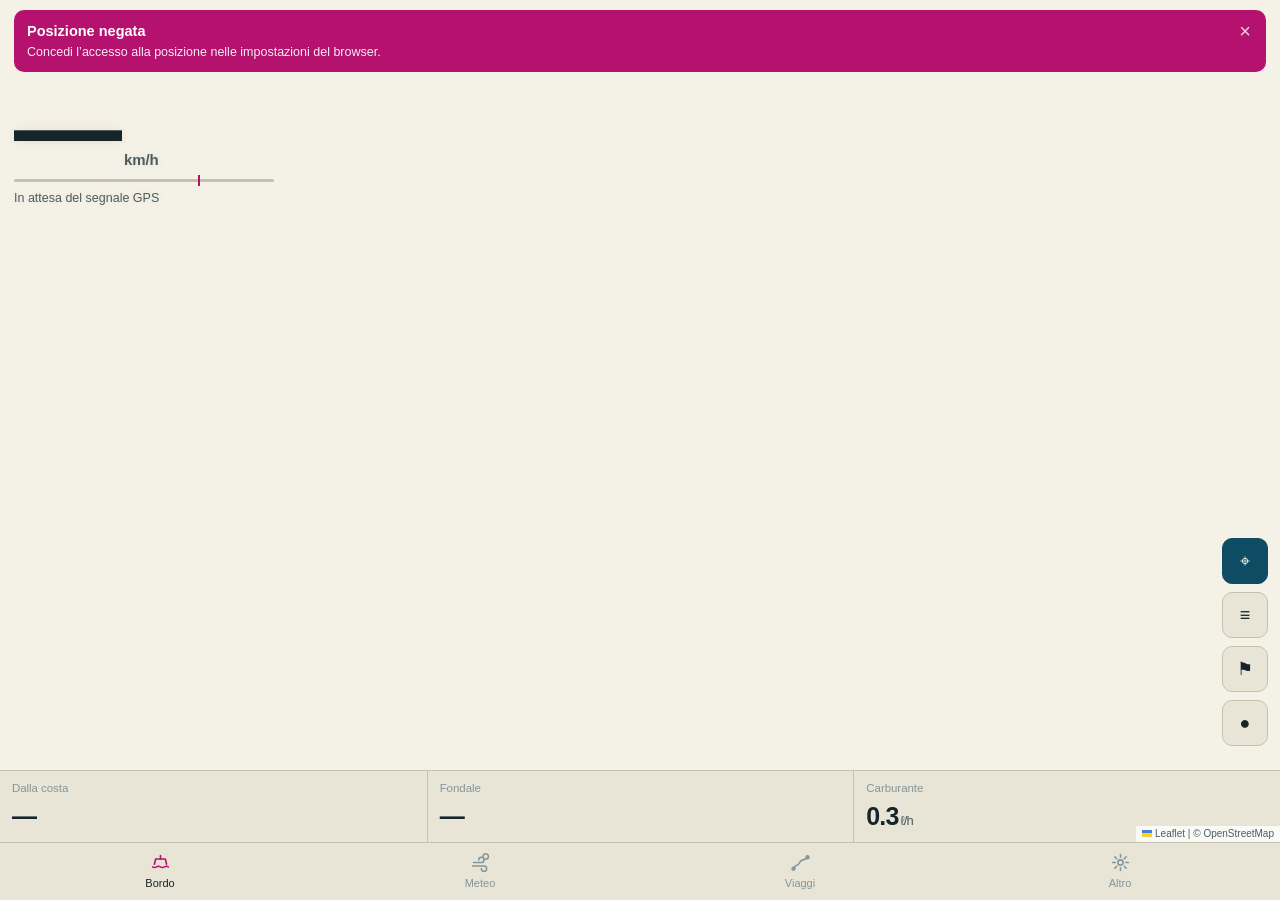
==== commit 5e78e441: "Add files via upload" ====
--- a/index.html
+++ b/index.html
@@ -2,1209 +2,191 @@
 <html lang="it">
 <head>
 <meta charset="utf-8">
-<meta name="viewport" content="width=device-width, initial-scale=1, viewport-fit=cover">
-<title>Gommone · Costa del Sud · 22 ago</title>
-<style>/* required styles */
-
-.leaflet-pane,
-.leaflet-tile,
-.leaflet-marker-icon,
-.leaflet-marker-shadow,
-.leaflet-tile-container,
-.leaflet-pane > svg,
-.leaflet-pane > canvas,
-.leaflet-zoom-box,
-.leaflet-image-layer,
-.leaflet-layer {
-	position: absolute;
-	left: 0;
-	top: 0;
-	}
-.leaflet-container {
-	overflow: hidden;
-	}
-.leaflet-tile,
-.leaflet-marker-icon,
-.leaflet-marker-shadow {
-	-webkit-user-select: none;
-	   -moz-user-select: none;
-	        user-select: none;
-	  -webkit-user-drag: none;
-	}
-/* Prevents IE11 from highlighting tiles in blue */
-.leaflet-tile::selection {
-	background: transparent;
-}
-/* Safari renders non-retina tile on retina better with this, but Chrome is worse */
-.leaflet-safari .leaflet-tile {
-	image-rendering: -webkit-optimize-contrast;
-	}
-/* hack that prevents hw layers "stretching" when loading new tiles */
-.leaflet-safari .leaflet-tile-container {
-	width: 1600px;
-	height: 1600px;
-	-webkit-transform-origin: 0 0;
-	}
-.leaflet-marker-icon,
-.leaflet-marker-shadow {
-	display: block;
-	}
-/* .leaflet-container svg: reset svg max-width decleration shipped in Joomla! (joomla.org) 3.x */
-/* .leaflet-container img: map is broken in FF if you have max-width: 100% on tiles */
-.leaflet-container .leaflet-overlay-pane svg {
-	max-width: none !important;
-	max-height: none !important;
-	}
-.leaflet-container .leaflet-marker-pane img,
-.leaflet-container .leaflet-shadow-pane img,
-.leaflet-container .leaflet-tile-pane img,
-.leaflet-container img.leaflet-image-layer,
-.leaflet-container .leaflet-tile {
-	max-width: none !important;
-	max-height: none !important;
-	width: auto;
-	padding: 0;
-	}
-
-.leaflet-container img.leaflet-tile {
-	/* See: https://bugs.chromium.org/p/chromium/issues/detail?id=600120 */
-	mix-blend-mode: plus-lighter;
-}
-
-.leaflet-container.leaflet-touch-zoom {
-	-ms-touch-action: pan-x pan-y;
-	touch-action: pan-x pan-y;
-	}
-.leaflet-container.leaflet-touch-drag {
-	-ms-touch-action: pinch-zoom;
-	/* Fallback for FF which doesn't support pinch-zoom */
-	touch-action: none;
-	touch-action: pinch-zoom;
-}
-.leaflet-container.leaflet-touch-drag.leaflet-touch-zoom {
-	-ms-touch-action: none;
-	touch-action: none;
-}
-.leaflet-container {
-	-webkit-tap-highlight-color: transparent;
-}
-.leaflet-container a {
-	-webkit-tap-highlight-color: rgba(51, 181, 229, 0.4);
-}
-.leaflet-tile {
-	filter: inherit;
-	visibility: hidden;
-	}
-.leaflet-tile-loaded {
-	visibility: inherit;
-	}
-.leaflet-zoom-box {
-	width: 0;
-	height: 0;
-	-moz-box-sizing: border-box;
-	     box-sizing: border-box;
-	z-index: 800;
-	}
-/* workaround for https://bugzilla.mozilla.org/show_bug.cgi?id=888319 */
-.leaflet-overlay-pane svg {
-	-moz-user-select: none;
-	}
-
-.leaflet-pane         { z-index: 400; }
-
-.leaflet-tile-pane    { z-index: 200; }
-.leaflet-overlay-pane { z-index: 400; }
-.leaflet-shadow-pane  { z-index: 500; }
-.leaflet-marker-pane  { z-index: 600; }
-.leaflet-tooltip-pane   { z-index: 650; }
-.leaflet-popup-pane   { z-index: 700; }
-
-.leaflet-map-pane canvas { z-index: 100; }
-.leaflet-map-pane svg    { z-index: 200; }
-
-.leaflet-vml-shape {
-	width: 1px;
-	height: 1px;
-	}
-.lvml {
-	behavior: url(#default#VML);
-	display: inline-block;
-	position: absolute;
-	}
-
-
-/* control positioning */
-
-.leaflet-control {
-	position: relative;
-	z-index: 800;
-	pointer-events: visiblePainted; /* IE 9-10 doesn't have auto */
-	pointer-events: auto;
-	}
-.leaflet-top,
-.leaflet-bottom {
-	position: absolute;
-	z-index: 1000;
-	pointer-events: none;
-	}
-.leaflet-top {
-	top: 0;
-	}
-.leaflet-right {
-	right: 0;
-	}
-.leaflet-bottom {
-	bottom: 0;
-	}
-.leaflet-left {
-	left: 0;
-	}
-.leaflet-control {
-	float: left;
-	clear: both;
-	}
-.leaflet-right .leaflet-control {
-	float: right;
-	}
-.leaflet-top .leaflet-control {
-	margin-top: 10px;
-	}
-.leaflet-bottom .leaflet-control {
-	margin-bottom: 10px;
-	}
-.leaflet-left .leaflet-control {
-	margin-left: 10px;
-	}
-.leaflet-right .leaflet-control {
-	margin-right: 10px;
-	}
-
-
-/* zoom and fade animations */
-
-.leaflet-fade-anim .leaflet-popup {
-	opacity: 0;
-	-webkit-transition: opacity 0.2s linear;
-	   -moz-transition: opacity 0.2s linear;
-	        transition: opacity 0.2s linear;
-	}
-.leaflet-fade-anim .leaflet-map-pane .leaflet-popup {
-	opacity: 1;
-	}
-.leaflet-zoom-animated {
-	-webkit-transform-origin: 0 0;
-	    -ms-transform-origin: 0 0;
-	        transform-origin: 0 0;
-	}
-svg.leaflet-zoom-animated {
-	will-change: transform;
-}
-
-.leaflet-zoom-anim .leaflet-zoom-animated {
-	-webkit-transition: -webkit-transform 0.25s cubic-bezier(0,0,0.25,1);
-	   -moz-transition:    -moz-transform 0.25s cubic-bezier(0,0,0.25,1);
-	        transition:         transform 0.25s cubic-bezier(0,0,0.25,1);
-	}
-.leaflet-zoom-anim .leaflet-tile,
-.leaflet-pan-anim .leaflet-tile {
-	-webkit-transition: none;
-	   -moz-transition: none;
-	        transition: none;
-	}
-
-.leaflet-zoom-anim .leaflet-zoom-hide {
-	visibility: hidden;
-	}
-
-
-/* cursors */
-
-.leaflet-interactive {
-	cursor: pointer;
-	}
-.leaflet-grab {
-	cursor: -webkit-grab;
-	cursor:    -moz-grab;
-	cursor:         grab;
-	}
-.leaflet-crosshair,
-.leaflet-crosshair .leaflet-interactive {
-	cursor: crosshair;
-	}
-.leaflet-popup-pane,
-.leaflet-control {
-	cursor: auto;
-	}
-.leaflet-dragging .leaflet-grab,
-.leaflet-dragging .leaflet-grab .leaflet-interactive,
-.leaflet-dragging .leaflet-marker-draggable {
-	cursor: move;
-	cursor: -webkit-grabbing;
-	cursor:    -moz-grabbing;
-	cursor:         grabbing;
-	}
-
-/* marker & overlays interactivity */
-.leaflet-marker-icon,
-.leaflet-marker-shadow,
-.leaflet-image-layer,
-.leaflet-pane > svg path,
-.leaflet-tile-container {
-	pointer-events: none;
-	}
-
-.leaflet-marker-icon.leaflet-interactive,
-.leaflet-image-layer.leaflet-interactive,
-.leaflet-pane > svg path.leaflet-interactive,
-svg.leaflet-image-layer.leaflet-interactive path {
-	pointer-events: visiblePainted; /* IE 9-10 doesn't have auto */
-	pointer-events: auto;
-	}
-
-/* visual tweaks */
-
-.leaflet-container {
-	background: #ddd;
-	outline-offset: 1px;
-	}
-.leaflet-container a {
-	color: #0078A8;
-	}
-.leaflet-zoom-box {
-	border: 2px dotted #38f;
-	background: rgba(255,255,255,0.5);
-	}
-
-
-/* general typography */
-.leaflet-container {
-	font-family: "Helvetica Neue", Arial, Helvetica, sans-serif;
-	font-size: 12px;
-	font-size: 0.75rem;
-	line-height: 1.5;
-	}
-
-
-/* general toolbar styles */
-
-.leaflet-bar {
-	box-shadow: 0 1px 5px rgba(0,0,0,0.65);
-	border-radius: 4px;
-	}
-.leaflet-bar a {
-	background-color: #fff;
-	border-bottom: 1px solid #ccc;
-	width: 26px;
-	height: 26px;
-	line-height: 26px;
-	display: block;
-	text-align: center;
-	text-decoration: none;
-	color: black;
-	}
-.leaflet-bar a,
-.leaflet-control-layers-toggle {
-	background-position: 50% 50%;
-	background-repeat: no-repeat;
-	display: block;
-	}
-.leaflet-bar a:hover,
-.leaflet-bar a:focus {
-	background-color: #f4f4f4;
-	}
-.leaflet-bar a:first-child {
-	border-top-left-radius: 4px;
-	border-top-right-radius: 4px;
-	}
-.leaflet-bar a:last-child {
-	border-bottom-left-radius: 4px;
-	border-bottom-right-radius: 4px;
-	border-bottom: none;
-	}
-.leaflet-bar a.leaflet-disabled {
-	cursor: default;
-	background-color: #f4f4f4;
-	color: #bbb;
-	}
-
-.leaflet-touch .leaflet-bar a {
-	width: 30px;
-	height: 30px;
-	line-height: 30px;
-	}
-.leaflet-touch .leaflet-bar a:first-child {
-	border-top-left-radius: 2px;
-	border-top-right-radius: 2px;
-	}
-.leaflet-touch .leaflet-bar a:last-child {
-	border-bottom-left-radius: 2px;
-	border-bottom-right-radius: 2px;
-	}
-
-/* zoom control */
-
-.leaflet-control-zoom-in,
-.leaflet-control-zoom-out {
-	font: bold 18px 'Lucida Console', Monaco, monospace;
-	text-indent: 1px;
-	}
-
-.leaflet-touch .leaflet-control-zoom-in, .leaflet-touch .leaflet-control-zoom-out  {
-	font-size: 22px;
-	}
-
-
-/* layers control */
-
-.leaflet-control-layers {
-	box-shadow: 0 1px 5px rgba(0,0,0,0.4);
-	background: #fff;
-	border-radius: 5px;
-	}
-.leaflet-control-layers-toggle {
-	background-image: url(images/layers.png);
-	width: 36px;
-	height: 36px;
-	}
-.leaflet-retina .leaflet-control-layers-toggle {
-	background-image: url(images/layers-2x.png);
-	background-size: 26px 26px;
-	}
-.leaflet-touch .leaflet-control-layers-toggle {
-	width: 44px;
-	height: 44px;
-	}
-.leaflet-control-layers .leaflet-control-layers-list,
-.leaflet-control-layers-expanded .leaflet-control-layers-toggle {
-	display: none;
-	}
-.leaflet-control-layers-expanded .leaflet-control-layers-list {
-	display: block;
-	position: relative;
-	}
-.leaflet-control-layers-expanded {
-	padding: 6px 10px 6px 6px;
-	color: #333;
-	background: #fff;
-	}
-.leaflet-control-layers-scrollbar {
-	overflow-y: scroll;
-	overflow-x: hidden;
-	padding-right: 5px;
-	}
-.leaflet-control-layers-selector {
-	margin-top: 2px;
-	position: relative;
-	top: 1px;
-	}
-.leaflet-control-layers label {
-	display: block;
-	font-size: 13px;
-	font-size: 1.08333em;
-	}
-.leaflet-control-layers-separator {
-	height: 0;
-	border-top: 1px solid #ddd;
-	margin: 5px -10px 5px -6px;
-	}
-
-/* Default icon URLs */
-.leaflet-default-icon-path { /* used only in path-guessing heuristic, see L.Icon.Default */
-	background-image: url(images/marker-icon.png);
-	}
-
-
-/* attribution and scale controls */
-
-.leaflet-container .leaflet-control-attribution {
-	background: #fff;
-	background: rgba(255, 255, 255, 0.8);
-	margin: 0;
-	}
-.leaflet-control-attribution,
-.leaflet-control-scale-line {
-	padding: 0 5px;
-	color: #333;
-	line-height: 1.4;
-	}
-.leaflet-control-attribution a {
-	text-decoration: none;
-	}
-.leaflet-control-attribution a:hover,
-.leaflet-control-attribution a:focus {
-	text-decoration: underline;
-	}
-.leaflet-attribution-flag {
-	display: inline !important;
-	vertical-align: baseline !important;
-	width: 1em;
-	height: 0.6669em;
-	}
-.leaflet-left .leaflet-control-scale {
-	margin-left: 5px;
-	}
-.leaflet-bottom .leaflet-control-scale {
-	margin-bottom: 5px;
-	}
-.leaflet-control-scale-line {
-	border: 2px solid #777;
-	border-top: none;
-	line-height: 1.1;
-	padding: 2px 5px 1px;
-	white-space: nowrap;
-	-moz-box-sizing: border-box;
-	     box-sizing: border-box;
-	background: rgba(255, 255, 255, 0.8);
-	text-shadow: 1px 1px #fff;
-	}
-.leaflet-control-scale-line:not(:first-child) {
-	border-top: 2px solid #777;
-	border-bottom: none;
-	margin-top: -2px;
-	}
-.leaflet-control-scale-line:not(:first-child):not(:last-child) {
-	border-bottom: 2px solid #777;
-	}
-
-.leaflet-touch .leaflet-control-attribution,
-.leaflet-touch .leaflet-control-layers,
-.leaflet-touch .leaflet-bar {
-	box-shadow: none;
-	}
-.leaflet-touch .leaflet-control-layers,
-.leaflet-touch .leaflet-bar {
-	border: 2px solid rgba(0,0,0,0.2);
-	background-clip: padding-box;
-	}
-
-
-/* popup */
-
-.leaflet-popup {
-	position: absolute;
-	text-align: center;
-	margin-bottom: 20px;
-	}
-.leaflet-popup-content-wrapper {
-	padding: 1px;
-	text-align: left;
-	border-radius: 12px;
-	}
-.leaflet-popup-content {
-	margin: 13px 24px 13px 20px;
-	line-height: 1.3;
-	font-size: 13px;
-	font-size: 1.08333em;
-	min-height: 1px;
-	}
-.leaflet-popup-content p {
-	margin: 17px 0;
-	margin: 1.3em 0;
-	}
-.leaflet-popup-tip-container {
-	width: 40px;
-	height: 20px;
-	position: absolute;
-	left: 50%;
-	margin-top: -1px;
-	margin-left: -20px;
-	overflow: hidden;
-	pointer-events: none;
-	}
-.leaflet-popup-tip {
-	width: 17px;
-	height: 17px;
-	padding: 1px;
-
-	margin: -10px auto 0;
-	pointer-events: auto;
-
-	-webkit-transform: rotate(45deg);
-	   -moz-transform: rotate(45deg);
-	    -ms-transform: rotate(45deg);
-	        transform: rotate(45deg);
-	}
-.leaflet-popup-content-wrapper,
-.leaflet-popup-tip {
-	background: white;
-	color: #333;
-	box-shadow: 0 3px 14px rgba(0,0,0,0.4);
-	}
-.leaflet-container a.leaflet-popup-close-button {
-	position: absolute;
-	top: 0;
-	right: 0;
-	border: none;
-	text-align: center;
-	width: 24px;
-	height: 24px;
-	font: 16px/24px Tahoma, Verdana, sans-serif;
-	color: #757575;
-	text-decoration: none;
-	background: transparent;
-	}
-.leaflet-container a.leaflet-popup-close-button:hover,
-.leaflet-container a.leaflet-popup-close-button:focus {
-	color: #585858;
-	}
-.leaflet-popup-scrolled {
-	overflow: auto;
-	}
-
-.leaflet-oldie .leaflet-popup-content-wrapper {
-	-ms-zoom: 1;
-	}
-.leaflet-oldie .leaflet-popup-tip {
-	width: 24px;
-	margin: 0 auto;
-
-	-ms-filter: "progid:DXImageTransform.Microsoft.Matrix(M11=0.70710678, M12=0.70710678, M21=-0.70710678, M22=0.70710678)";
-	filter: progid:DXImageTransform.Microsoft.Matrix(M11=0.70710678, M12=0.70710678, M21=-0.70710678, M22=0.70710678);
-	}
-
-.leaflet-oldie .leaflet-control-zoom,
-.leaflet-oldie .leaflet-control-layers,
-.leaflet-oldie .leaflet-popup-content-wrapper,
-.leaflet-oldie .leaflet-popup-tip {
-	border: 1px solid #999;
-	}
-
-
-/* div icon */
-
-.leaflet-div-icon {
-	background: #fff;
-	border: 1px solid #666;
-	}
-
-
-/* Tooltip */
-/* Base styles for the element that has a tooltip */
-.leaflet-tooltip {
-	position: absolute;
-	padding: 6px;
-	background-color: #fff;
-	border: 1px solid #fff;
-	border-radius: 3px;
-	color: #222;
-	white-space: nowrap;
-	-webkit-user-select: none;
-	-moz-user-select: none;
-	-ms-user-select: none;
-	user-select: none;
-	pointer-events: none;
-	box-shadow: 0 1px 3px rgba(0,0,0,0.4);
-	}
-.leaflet-tooltip.leaflet-interactive {
-	cursor: pointer;
-	pointer-events: auto;
-	}
-.leaflet-tooltip-top:before,
-.leaflet-tooltip-bottom:before,
-.leaflet-tooltip-left:before,
-.leaflet-tooltip-right:before {
-	position: absolute;
-	pointer-events: none;
-	border: 6px solid transparent;
-	background: transparent;
-	content: "";
-	}
-
-/* Directions */
-
-.leaflet-tooltip-bottom {
-	margin-top: 6px;
-}
-.leaflet-tooltip-top {
-	margin-top: -6px;
-}
-.leaflet-tooltip-bottom:before,
-.leaflet-tooltip-top:before {
-	left: 50%;
-	margin-left: -6px;
-	}
-.leaflet-tooltip-top:before {
-	bottom: 0;
-	margin-bottom: -12px;
-	border-top-color: #fff;
-	}
-.leaflet-tooltip-bottom:before {
-	top: 0;
-	margin-top: -12px;
-	margin-left: -6px;
-	border-bottom-color: #fff;
-	}
-.leaflet-tooltip-left {
-	margin-left: -6px;
-}
-.leaflet-tooltip-right {
-	margin-left: 6px;
-}
-.leaflet-tooltip-left:before,
-.leaflet-tooltip-right:before {
-	top: 50%;
-	margin-top: -6px;
-	}
-.leaflet-tooltip-left:before {
-	right: 0;
-	margin-right: -12px;
-	border-left-color: #fff;
-	}
-.leaflet-tooltip-right:before {
-	left: 0;
-	margin-left: -12px;
-	border-right-color: #fff;
-	}
-
-/* Printing */
-
-@media print {
-	/* Prevent printers from removing background-images of controls. */
-	.leaflet-control {
-		-webkit-print-color-adjust: exact;
-		print-color-adjust: exact;
-		}
-	}
-</style>
-<style>
-:root{
-  --deep:#062a3a; --deep2:#0b3c50; --sea:#0e7490; --turq:#25b7ab; --turq-l:#7fdfd4;
-  --sand:#f5ecdd; --sand2:#e9dcc4; --paper:#fffdf9; --ink:#12222b; --soft:#5a7480;
-  --coral:#e2603f; --line:rgba(6,42,58,.13);
-  --sh:0 1px 3px rgba(6,42,58,.07),0 6px 18px rgba(6,42,58,.09);
-  --serif:"Iowan Old Style","Palatino Linotype",Palatino,Georgia,serif;
-  --sans:-apple-system,BlinkMacSystemFont,"Segoe UI",Roboto,"Helvetica Neue",Arial,sans-serif;
-}
-*{box-sizing:border-box}
-html,body{margin:0;padding:0}
-body{font-family:var(--sans);color:var(--ink);background:var(--sand);line-height:1.5;-webkit-text-size-adjust:100%}
-h1,h2,h3{font-family:var(--serif);font-weight:600;letter-spacing:-.01em;margin:0}
-.wrap{max-width:900px;margin:0 auto;padding:0 12px 100px}
-.muted{color:var(--soft)} .small{font-size:13px} .tiny{font-size:11.5px}
-.card{background:var(--paper);border:1px solid var(--line);border-radius:14px;box-shadow:var(--sh)}
-
-/* HERO */
-.hero{background:linear-gradient(155deg,var(--deep),var(--deep2) 70%,#12607a);color:#eaf6f7;padding:16px 12px 14px}
-.hero .in{max-width:900px;margin:0 auto;display:flex;align-items:flex-end;justify-content:space-between;gap:12px;flex-wrap:wrap}
-.hero h1{font-size:23px;line-height:1.15;color:#fff}
-.hero .k{font-size:10.5px;letter-spacing:.2em;text-transform:uppercase;color:var(--turq-l);margin-bottom:3px}
-.hero .f{display:flex;gap:6px;flex-wrap:wrap}
-.hero .f span{background:rgba(255,255,255,.1);border:1px solid rgba(255,255,255,.16);border-radius:99px;padding:3px 10px;font-size:11.5px;white-space:nowrap}
-
-/* NAV */
-nav{position:sticky;top:0;z-index:900;background:rgba(245,236,221,.95);backdrop-filter:blur(10px);border-bottom:1px solid var(--line)}
-nav .in{display:flex;gap:3px;overflow-x:auto;padding:7px 12px;max-width:900px;margin:0 auto;scrollbar-width:none}
-nav .in::-webkit-scrollbar{display:none}
-nav a{flex:0 0 auto;text-decoration:none;color:var(--deep2);font-size:13px;font-weight:600;padding:5px 11px;border-radius:99px}
-nav a.on{background:var(--deep);color:#fff}
-
-section{margin:18px 0 24px;scroll-margin-top:52px}
-.sh{display:flex;align-items:center;gap:8px;margin:0 0 9px;padding:0 2px}
-.sh h2{font-size:19px}
-.sh .ln{flex:1;height:1px;background:var(--line)}
-
-/* MAP */
-#mapbox{position:relative;border-radius:16px;overflow:hidden;border:1px solid var(--line);box-shadow:var(--sh);background:#a9d9e4}
-#map{height:66vh;min-height:400px;background:#a9d9e4}
-#mapbox.full{position:fixed;inset:0;z-index:1200;border-radius:0;border:0}
-#mapbox.full #map{height:100%}
-.leaflet-container{font-family:var(--sans);background:#a9d9e4}
-.mbar{position:absolute;z-index:800;top:8px;right:8px;display:flex;flex-direction:column;gap:5px}
-.mb{background:rgba(255,255,255,.96);border:1px solid var(--line);border-radius:10px;width:38px;height:38px;
-  display:grid;place-items:center;font-size:16px;cursor:pointer;box-shadow:0 2px 6px rgba(0,0,0,.15);color:var(--deep)}
-.mb.on{background:var(--deep);color:#fff}
-.gps{position:absolute;z-index:800;left:8px;right:52px;bottom:8px;background:rgba(6,42,58,.92);color:#eaf6f7;
-  border-radius:11px;padding:7px 11px;font-size:12px;display:none}
-.gps.show{display:block}
-.gps b{color:var(--turq-l)}
-.gr{display:flex;justify-content:space-between;gap:8px}
-.pin{display:grid;place-items:center;border-radius:50%;color:#fff;font-weight:700;font-size:12px;border:2px solid #fff;box-shadow:0 1px 5px rgba(0,0,0,.45)}
-.pin.stop{background:var(--coral)} .pin.pass{background:var(--sea)} .pin.warn{background:#8a1f1f} .pin.base{background:var(--deep)}
-.pin.sel{outline:3px solid #fff;box-shadow:0 0 0 3px var(--coral),0 2px 8px rgba(0,0,0,.5)}
-.lbl{font-size:10.5px;font-weight:700;color:var(--deep);text-shadow:0 0 3px #fff,0 0 3px #fff,0 0 4px #fff;white-space:nowrap;text-align:center;margin-top:1px}
-.boat{width:20px;height:20px;border-radius:50%;background:#2b6cf6;border:3px solid #fff;box-shadow:0 0 0 1px rgba(0,0,0,.3)}
-.leaflet-popup-content{margin:11px 13px;font-size:13px;line-height:1.45}
-.leaflet-popup-content h4{margin:0 0 3px;font-family:var(--serif);font-size:15.5px}
-.mono{font-family:ui-monospace,Menlo,Consolas,monospace;font-size:11.5px;color:var(--soft)}
-
-/* STOP CHIPS */
-.chips{display:flex;gap:6px;overflow-x:auto;padding:9px 2px 2px;scrollbar-width:none}
-.chips::-webkit-scrollbar{display:none}
-.chip{flex:0 0 auto;display:flex;align-items:center;gap:6px;background:var(--paper);border:1px solid var(--line);
-  border-radius:99px;padding:5px 12px 5px 5px;font-size:13px;font-weight:600;cursor:pointer;box-shadow:var(--sh);color:var(--deep)}
-.chip i{width:22px;height:22px;border-radius:50%;background:var(--coral);color:#fff;display:grid;place-items:center;
-  font-size:11px;font-style:normal;font-weight:700}
-.chip.act{background:var(--deep);color:#fff;border-color:var(--deep)}
-.chip.w i{background:#8a1f1f}
-
-/* DOWNLOAD */
-.dl{display:flex;align-items:center;gap:10px;flex-wrap:wrap;padding:11px 13px;margin-top:9px}
-.btn{display:inline-flex;align-items:center;gap:6px;background:var(--deep);color:#fff;border:0;border-radius:10px;
-  padding:9px 14px;font-size:13px;font-weight:600;cursor:pointer;font-family:var(--sans)}
-.btn.g{background:transparent;color:var(--deep);border:1.5px solid var(--deep)}
-.btn:disabled{opacity:.45}
-.pg{height:6px;background:var(--sand2);border-radius:99px;overflow:hidden;flex:1 0 120px;display:none}
-.pg.show{display:block} .pg i{display:block;height:100%;width:0;background:linear-gradient(90deg,var(--turq),var(--sea));transition:width .2s}
-
-/* SCHEDULE */
-.sched{overflow:hidden}
-.row{display:flex;gap:10px;padding:9px 13px;border-bottom:1px solid var(--line);align-items:flex-start}
-.row:last-child{border:0}
-.row .t{flex:0 0 46px;font-family:var(--serif);font-weight:700;font-size:14px;color:var(--sea);padding-top:1px}
-.row .c{flex:1;min-width:0}
-.row h3{font-size:15px;display:inline}
-.row .d{font-size:12px;color:var(--soft)}
-.row .n{font-size:11px;font-weight:700;background:var(--sand2);color:var(--deep2);border-radius:5px;padding:1px 6px;margin-left:6px;white-space:nowrap}
-.row.leg{background:rgba(14,116,144,.045)}
-.row.leg .c{font-size:12.5px;color:var(--soft)}
-.row.leg .t{color:var(--soft);font-weight:400;font-size:12.5px}
-.row.leg .rt{font-family:ui-monospace,Menlo,Consolas,monospace;font-weight:700;color:var(--sea)}
-.row.star{background:linear-gradient(90deg,rgba(226,96,63,.07),transparent)}
-.row.star .t{color:var(--coral)}
-.tot{display:flex;gap:16px;flex-wrap:wrap;padding:10px 13px;background:var(--sand);border-top:1px solid var(--line)}
-.tot div{font-size:11px;color:var(--soft)} .tot b{display:block;font-family:var(--serif);font-size:17px;color:var(--ink)}
-
-/* COVES */
-details.cv{margin:0 0 8px;overflow:hidden}
-details.cv summary{list-style:none;cursor:pointer;padding:11px 13px;display:flex;align-items:center;gap:11px}
-details.cv summary::-webkit-details-marker{display:none}
-.cv .num{flex:0 0 27px;height:27px;border-radius:50%;background:var(--coral);color:#fff;display:grid;place-items:center;font-size:12px;font-weight:700}
-.cv.pass .num{background:var(--sea)} .cv.warn .num{background:#8a1f1f}
-.cv .tt{flex:1;min-width:0}
-.cv .tt h3{font-size:15.5px}
-.cv .tt p{margin:0;font-size:11.5px;color:var(--soft)}
-.cv .ca{color:var(--soft);font-size:11px;transition:transform .2s}
-details[open] .ca{transform:rotate(90deg)}
-.shot{position:relative;height:150px;overflow:hidden;background:#9ec9d6;border-top:1px solid var(--line);border-bottom:1px solid var(--line)}
-.shot .mos{position:absolute;top:0;left:0;transform-origin:0 0;line-height:0}
-.shot .mos img{width:256px;height:256px;display:inline-block;vertical-align:top}
-.shot .cx{position:absolute;left:50%;top:50%;width:26px;height:26px;margin:-13px 0 0 -13px;border:2px solid #fff;
-  border-radius:50%;box-shadow:0 0 0 2px rgba(226,96,63,.9),0 1px 6px rgba(0,0,0,.5)}
-.shot .cap{position:absolute;right:6px;bottom:5px;font-size:9.5px;color:#fff;background:rgba(0,0,0,.4);padding:1px 6px;border-radius:4px}
-.cv .in{padding:11px 13px 13px}
-.cv .in p{margin:0 0 8px;font-size:13.5px}
-ul.tp{margin:0;padding:0;list-style:none}
-ul.tp li{position:relative;padding-left:17px;margin-bottom:5px;font-size:13px}
-ul.tp li:before{content:"›";position:absolute;left:5px;top:-1px;color:var(--turq);font-weight:700}
-.mt{display:flex;flex-wrap:wrap;gap:5px;margin-top:9px;align-items:center}
-.mt span{font-size:11px;background:var(--sand);border:1px solid var(--line);border-radius:5px;padding:2px 7px}
-.mt a{font-size:11px;color:var(--sea);text-decoration:none;font-weight:600}
-
-/* RULES */
-.gold{padding:4px 0}
-.gold li{list-style:none;display:flex;gap:9px;padding:8px 13px;border-bottom:1px solid var(--line);font-size:13.5px}
-.gold li:last-child{border:0}
-.gold li b{color:var(--deep)}
-.gold .e{flex:0 0 20px;font-size:15px;line-height:1.3}
-ul.gold{margin:0;padding:0}
-.warnbox{border-left:4px solid var(--coral);background:#fff5f1;border-radius:12px;padding:11px 13px;font-size:13px;margin-top:10px}
-.warnbox b{color:#a9391c}
-.chk{display:flex;gap:9px;padding:6px 13px;font-size:13.5px;border-bottom:1px solid var(--line)}
-.chk:last-child{border:0}
-.chk input{width:18px;height:18px;margin:2px 0 0;accent-color:var(--sea);flex:0 0 auto}
-.sos{background:var(--deep);color:#eaf6f7;border-radius:14px;padding:12px 14px;margin-top:10px}
-.sos .r{display:flex;justify-content:space-between;padding:5px 0;border-bottom:1px solid rgba(255,255,255,.12);font-size:13.5px}
-.sos .r:last-child{border:0}
-.sos a{color:var(--turq-l);text-decoration:none;font-weight:700}
-.fab{position:fixed;right:14px;bottom:16px;z-index:950;background:var(--deep);color:#fff;border:0;border-radius:99px;
-  padding:11px 16px;font-size:13px;font-weight:700;box-shadow:0 4px 16px rgba(6,42,58,.35);cursor:pointer;font-family:var(--sans)}
-footer{text-align:center;font-size:11px;color:var(--soft);padding:14px 0 0}
-@media print{nav,.mbar,.gps,.dl,#mapbox,.fab,.chips{display:none!important}body{background:#fff}.cv .in{display:block!important}}
-</style>
+<meta name="viewport" content="width=device-width, initial-scale=1, viewport-fit=cover, maximum-scale=1, user-scalable=no">
+<title>Gommone</title>
+<meta name="theme-color" content="#E9E5D6">
+<meta name="apple-mobile-web-app-capable" content="yes">
+<meta name="apple-mobile-web-app-status-bar-style" content="default">
+<meta name="apple-mobile-web-app-title" content="Gommone">
+<link rel="manifest" href="manifest.webmanifest">
+<link rel="apple-touch-icon" href="icons/icon-192.png">
+<link rel="stylesheet" href="lib/leaflet.css">
+<link rel="stylesheet" href="styles.css">
 </head>
 <body>
+<div id="app">
 
-<header class="hero"><div class="in">
-  <div><div class="k">Sabato 22 agosto · Costa del Sud</div><h1>Porto Tramatzu → Chia</h1></div>
-  <div class="f"><span>10:00–18:00</span><span>~22 nm</span><span>9 tappe</span><span>2 h di motore</span></div>
-</div></header>
+  <!-- ============ BORDO ============ -->
+  <section class="view on" id="v-bordo">
+    <div id="map"></div>
 
-<nav><div class="in">
-  <a href="#mappa">🗺 Mappa</a><a href="#programma">⏱ Programma</a><a href="#cale">🏝 Le cale</a>
-  <a href="#regole">⚠️ Regole</a><a href="#borsa">🎒 Borsa</a>
-</div></nav>
+    <div class="hud">
+      <div id="banners"></div>
+      <div class="speed">
+        <b class="num" id="spd">—</b><span id="spd-u">km/h</span>
+      </div>
+      <div class="gauge"><i id="gauge-fill" style="width:0"></i><u id="gauge-mark" style="left:0"></u></div>
+      <div class="hud-sub" id="hud-sub">In attesa del segnale GPS</div>
+    </div>
 
-<div class="wrap">
+    <div class="tools">
+      <button class="tool" id="t-center" title="Centra sulla mia posizione">⌖</button>
+      <button class="tool" id="t-layers" title="Livelli della mappa">≡</button>
+      <button class="tool" id="t-mob" title="Uomo in mare">⚑</button>
+      <button class="tool" id="t-rec" title="Registra il viaggio">●</button>
+    </div>
 
-<!-- MAPPA -->
-<section id="mappa" style="margin-top:12px">
-  <div id="mapbox">
-    <div id="map"></div>
-    <div class="mbar">
-      <button class="mb" id="bLoc" title="La mia posizione">◎</button>
-      <button class="mb" id="bSat" title="Satellite on/off">🛰</button>
-      <button class="mb" id="bFit" title="Tutta la rotta">⤢</button>
-      <button class="mb" id="bFull" title="Schermo intero">⛶</button>
+    <div class="strip">
+      <div>
+        <small>Dalla costa</small>
+        <b class="num" id="s-shore">—</b>
+      </div>
+      <div>
+        <small>Fondale</small>
+        <b class="num" id="s-depth">—</b>
+      </div>
+      <div>
+        <small>Carburante</small>
+        <b class="num" id="s-fuel">—</b>
+      </div>
     </div>
-    <div class="gps" id="gpsbar">
-      <div class="gr"><div><b id="gPos">—</b> <span class="muted" id="gAcc"></span></div><div id="gSpd"></div></div>
-      <div class="gr" style="margin-top:2px"><div>→ <span id="gNext">—</span></div><div><b id="gDist"></b> <span id="gBrg"></span></div></div>
+  </section>
+
+  <!-- ============ METEO ============ -->
+  <section class="view" id="v-meteo">
+    <div class="scroll" id="wx-body">
+      <h1 class="title">Meteo</h1>
+      <p class="lede">Condizioni sul punto in cui ti trovi.</p>
+      <div class="empty"><b>Nessun dato</b>Serve una posizione GPS e la rete.</div>
     </div>
-  </div>
-  <div class="chips" id="chips"></div>
-  <div class="card dl">
-    <button class="btn" id="bDl">⬇ Salva mappe offline</button>
-    <button class="btn g" id="bStop" style="display:none">Stop</button>
-    <div class="pg" id="pg"><i></i></div>
-    <div class="tiny muted" id="dlMsg" style="flex:1 0 100%">Premi <b>stasera sotto Wi-Fi</b>: salva il satellite di tutta la zona (~30 MB). Domani il GPS funziona comunque senza rete.</div>
-  </div>
-</section>
+  </section>
 
-<!-- PROGRAMMA -->
-<section id="programma">
-  <div class="sh"><h2>Programma</h2><div class="ln"></div><span class="tiny muted">rotte in gradi veri · 12 nodi</span></div>
-  <div class="card sched" id="sched"></div>
-  <div class="warnbox">
-    <b>Piano B.</b> Zafferano chiuso → parti verso est alle 10:15 e allunga Piscinnì e Malfatano.
-    Vento oltre 15 nodi → giri a Tuerredda e salti Chia. In ritardo di 45′ → salti Cala Cipolla.
-    <b>Sveglia alle 16:20:</b> è l'ora del rientro, qualsiasi cosa stia succedendo.
-  </div>
-</section>
+  <!-- ============ VIAGGI ============ -->
+  <section class="view" id="v-viaggi">
+    <div class="scroll" id="trips-body">
+      <h1 class="title">Viaggi</h1>
+      <p class="lede">Ogni uscita registrata, con percorso e numeri.</p>
+      <div id="trips-list"></div>
+    </div>
+  </section>
 
-<!-- CALE -->
-<section id="cale">
-  <div class="sh"><h2>Le cale</h2><div class="ln"></div><span class="tiny muted">tocca per aprire</span></div>
-  <div id="coves"></div>
-</section>
+  <!-- ============ ALTRO ============ -->
+  <section class="view" id="v-altro">
+    <div class="scroll">
+      <h1 class="title">Barca e impostazioni</h1>
+      <p class="lede">Cape Horn Challenger 270 · Mercury 10 cv 4T · omologato 3 persone</p>
 
-<!-- REGOLE -->
-<section id="regole">
-  <div class="sh"><h2>Le 10 regole d'oro</h2><div class="ln"></div></div>
-  <div class="card"><ul class="gold">
-    <li><span class="e">🔗</span><span><b>Kill cord al polso</b>, sempre. È l'unica cosa che conta davvero.</span></li>
-    <li><span class="e">🚧</span><span>Nel poligono (da Isola Rossa verso ovest): si transita e si nuota, <b>non si sbarca mai</b>. <b>Capo Teulada non si supera.</b></span></li>
-    <li><span class="e">🏊</span><span><b>200 m dalle spiagge, 100 m dagli scogli.</b> Si entra perpendicolari, a 3 nodi, fuori dai gavitelli.</span></li>
-    <li><span class="e">⚓</span><span>Ancora solo su <b>sabbia chiara</b>: le macchie scure sono posidonia, protetta. Cima = 3–5 volte il fondale, poi retro lenta per far presa.</span></li>
-    <li><span class="e">🛑</span><span>Bagno = <b>motore spento, chiave via</b>, scaletta giù, uno resta sempre a bordo.</span></li>
-    <li><span class="e">🌊</span><span>Mai l'onda <b>di fianco</b>: prendila di prua a 20–30°. Se sbatti, il problema è la velocità: togli gas.</span></li>
-    <li><span class="e">🧭</span><span>Ai capi (Malfatano, Spartivento) raffiche e onda incrociata: <b>passa largo 300–500 m</b>.</span></li>
-    <li><span class="e">⛽</span><span><b>Regola dei terzi:</b> un terzo andata, un terzo ritorno, un terzo intoccabile.</span></li>
-    <li><span class="e">☀️</span><span>Il vento inganna: crema dopo ogni bagno, 2 litri d'acqua a testa, cappello con laccio.</span></li>
-    <li><span class="e">📱</span><span>Telefono in busta stagna. Cade sempre mentre fai la foto.</span></li>
-  </ul></div>
+      <div class="sec">
+        <h2>Prima di partire</h2>
+        <div class="card" id="checklist"></div>
+      </div>
 
-  <div class="sos">
-    <div class="r"><span>Guardia Costiera</span><a href="tel:1530">1530</a></div>
-    <div class="r"><span>Emergenza</span><a href="tel:112">112</a></div>
-    <div class="r"><span>VHF soccorso</span><b>CH 16</b></div>
-    <div class="r"><span>Noleggio</span><b>_______________</b></div>
-    <div class="tiny" style="margin-top:8px;color:#bfdde2">Se chiami, la prima cosa è <b>dove sei</b>: premi ◎ sulla mappa e leggi le coordinate. Funziona anche senza rete.</div>
-  </div>
-</section>
+      <div class="sec">
+        <h2>Pianifica una traversata</h2>
+        <div class="card">
+          <div class="row"><label>Distanza sola andata</label><span><input type="number" id="pl-km" value="5" min="0" step="0.5"> km</span></div>
+          <div class="row"><label>Andatura<span class="hint" id="pl-hint"></span></label><span><input type="number" id="pl-kmh" value="0" min="3" max="28" step="0.5"> km/h</span></div>
+          <div class="row"><label>Persone a bordo</label><span><input type="number" id="pl-pax" value="1" min="1" max="3"></span></div>
+          <div class="card" style="margin-top:12px;background:var(--paper)" id="pl-out"></div>
+        </div>
+      </div>
 
-<!-- BORSA -->
-<section id="borsa">
-  <div class="sh"><h2>Prima di partire</h2><div class="ln"></div></div>
-  <div class="warnbox" style="margin:0 0 10px">
-    <b>Le 3 domande al noleggiatore:</b> 1) Porto Zafferano oggi è aperto? 2) Fin dove posso spingermi col contratto,
-    Chia è dentro i limiti? 3) Quanta benzina c'è e come si paga il rifornimento?
-  </div>
-  <div class="card" style="padding:4px 0">
-    <div class="chk"><input type="checkbox"><span>Acqua 2 L a testa + borsa frigo con ghiaccio</span></div>
-    <div class="chk"><input type="checkbox"><span>Pranzo al sacco (si mangia a bordo, all'ancora)</span></div>
-    <div class="chk"><input type="checkbox"><span>Crema 50, cappello con laccio, maglietta leggera</span></div>
-    <div class="chk"><input type="checkbox"><span>Maschere e boccagli</span></div>
-    <div class="chk"><input type="checkbox"><span>Busta stagna + powerbank</span></div>
-    <div class="chk"><input type="checkbox"><span>K-way per il rientro (10 nodi in faccia bagnati)</span></div>
-    <div class="chk"><input type="checkbox"><span>Occhiali polarizzati: servono per leggere i fondali</span></div>
-    <div class="chk"><input type="checkbox"><span>Contanti, sacchetto rifiuti, scarpette da scoglio</span></div>
-  </div>
-  <div class="card dl" style="margin-top:10px">
-    <div class="small"><b>Meteo di domani</b> — mattina piatta; brezza da SO che entra dopo le 13, ruota a O verso le 17 con
-    raffiche a 12 nodi; onda 0,5–0,6 m; sereno, 26→31 °C. Ecco perché il tratto lungo va fatto presto.</div>
-  </div>
-</section>
+      <div class="sec">
+        <h2>Sicurezza</h2>
+        <button class="btn alert" id="btn-sos">Mostra la mia posizione per i soccorsi</button>
+        <button class="btn ghost" id="btn-share">Condividi dove sono</button>
+        <p class="note" style="margin-top:10px">Emergenze in acque interne e a terra: <strong>112</strong>. In mare: <strong>1530</strong>, Guardia Costiera.</p>
+      </div>
 
-<footer>Meteo GFS/Windfinder · coste GSHHG · satellite Esri · Le rotte sono un aiuto all'orientamento, non una carta nautica.</footer>
+      <div class="sec">
+        <h2>Carburante e motore</h2>
+        <div class="card">
+          <div class="row"><label>Capacità serbatoio</label><span><input type="number" id="set-tank" min="1" step="1"> ℓ</span></div>
+          <div class="row"><label>Carburante alla partenza</label><span><input type="number" id="set-fuel" min="0" step="0.5"> ℓ</span></div>
+          <div class="row"><label>Persone a bordo</label><span><input type="number" id="set-pax" min="1" max="3"></span></div>
+          <div class="row">
+            <label>Calibrazione consumo<span class="hint">Se consumi più del previsto, alza il valore</span></label>
+            <span><input type="range" id="set-calib" min="0.6" max="1.6" step="0.05"><br><span class="num" id="calib-v"></span>×</span>
+          </div>
+        </div>
+        <p class="note" style="margin-top:8px">La curva di consumo è una stima per un F10 4T su scafo di 2,7 m in acqua calma. Confronta ogni tanto con il pieno reale e correggi la calibrazione.</p>
+      </div>
+
+      <div class="sec">
+        <h2>Allarmi e mappa</h2>
+        <div class="card">
+          <div class="row">
+            <label>Avvisa oltre</label>
+            <span><select id="set-limit">
+              <option value="300">300 m dalla costa</option>
+              <option value="1852">1 miglio</option>
+              <option value="5556">3 miglia</option>
+              <option value="0">mai</option>
+            </select></span>
+          </div>
+          <div class="row"><label>Suono degli allarmi</label><div class="sw" id="set-sound"><i></i></div></div>
+          <div class="row"><label>Isolinee di distanza dalla costa</label><div class="sw" id="set-contours"><i></i></div></div>
+          <div class="row"><label>Porti, scivoli e ormeggi</label><div class="sw" id="set-poi"><i></i></div></div>
+          <div class="row"><label>Schermo sempre acceso</label><div class="sw" id="set-awake"><i></i></div></div>
+        </div>
+      </div>
+
+      <div class="sec">
+        <h2>Aspetto</h2>
+        <div class="card">
+          <div class="row"><label>Unità di velocità</label><div class="seg" id="set-units"><button data-v="kmh">km/h</button><button data-v="kn">nodi</button></div></div>
+          <div class="row"><label>Tema</label><div class="seg" id="set-theme"><button data-v="auto">Auto</button><button data-v="giorno">Giorno</button><button data-v="notte">Notte</button></div></div>
+        </div>
+      </div>
+
+      <div class="sec">
+        <h2>Fondale</h2>
+        <div class="card">
+          <p class="note" id="bathy-state"></p>
+          <label class="btn ghost" style="margin-top:10px" for="bathy-file">Importa una batimetria GeoJSON</label>
+          <input type="file" id="bathy-file" accept=".geojson,.json" hidden>
+        </div>
+        <p class="note" style="margin-top:8px">In mare il fondale arriva dal servizio EMODnet. Per i laghi non esiste una fonte pubblica affidabile: se trovi una carta batimetrica del tuo lago in GeoJSON, caricala qui. <strong>Il valore è sempre indicativo e non sostituisce un ecoscandaglio.</strong></p>
+      </div>
+
+      <div class="sec">
+        <h2>Dati</h2>
+        <button class="btn ghost" id="btn-home">Salva qui il punto di alaggio</button>
+        <button class="btn ghost" id="btn-export">Esporta tutti i viaggi</button>
+        <p class="note" style="margin-top:10px" id="home-state"></p>
+      </div>
+
+      <p class="note" style="margin:30px 0 10px">Mappe © OpenStreetMap. Meteo Open-Meteo. Fondali EMODnet.<br>
+      Questa applicazione è un aiuto, non uno strumento di navigazione certificato. La responsabilità della condotta resta di chi è al timone.</p>
+    </div>
+  </section>
+
+  <nav>
+    <button class="on" data-v="bordo">
+      <svg viewBox="0 0 24 24" fill="none" stroke="currentColor" stroke-width="1.8" stroke-linecap="round" stroke-linejoin="round"><path d="M3 17c1.5 1 3 1 4.5 0S10.5 16 12 17s3 1 4.5 0S19.5 16 21 17"/><path d="M5 14l1.5-6h11L19 14"/><path d="M12 8V4"/></svg>
+      Bordo
+    </button>
+    <button data-v="meteo">
+      <svg viewBox="0 0 24 24" fill="none" stroke="currentColor" stroke-width="1.8" stroke-linecap="round" stroke-linejoin="round"><path d="M4 12h9a3 3 0 1 0-3-3"/><path d="M3 16h13a3 3 0 1 1-3 3"/><path d="M17 8h1a3 3 0 1 0-3-3"/></svg>
+      Meteo
+    </button>
+    <button data-v="viaggi">
+      <svg viewBox="0 0 24 24" fill="none" stroke="currentColor" stroke-width="1.8" stroke-linecap="round" stroke-linejoin="round"><path d="M4 19c2-6 5-2 7-7s5-1 9-6"/><circle cx="4" cy="19" r="1.6"/><circle cx="20" cy="6" r="1.6"/></svg>
+      Viaggi
+    </button>
+    <button data-v="altro">
+      <svg viewBox="0 0 24 24" fill="none" stroke="currentColor" stroke-width="1.8" stroke-linecap="round" stroke-linejoin="round"><circle cx="12" cy="12" r="3"/><path d="M12 3v3M12 18v3M3 12h3M18 12h3M5.6 5.6l2.1 2.1M16.3 16.3l2.1 2.1M18.4 5.6l-2.1 2.1M7.7 16.3l-2.1 2.1"/></svg>
+      Altro
+    </button>
+  </nav>
 </div>
 
-<button class="fab" id="fab">🗺 Mappa</button>
+<div class="sheet" id="sheet">
+  <div class="veil"></div>
+  <div class="body" id="sheet-body"></div>
+</div>
 
-<script>/* @preserve
- * Leaflet 1.9.4, a JS library for interactive maps. https://leafletjs.com
- * (c) 2010-2023 Vladimir Agafonkin, (c) 2010-2011 CloudMade
- */
-!function(t,e){"object"==typeof exports&&"undefined"!=typeof module?e(exports):"function"==typeof define&&define.amd?define(["exports"],e):e((t="undefined"!=typeof globalThis?globalThis:t||self).leaflet={})}(this,function(t){"use strict";function l(t){for(var e,i,n=1,o=arguments.length;n<o;n++)for(e in i=arguments[n])t[e]=i[e];return t}var R=Object.create||function(t){return N.prototype=t,new N};function N(){}function a(t,e){var i,n=Array.prototype.slice;return t.bind?t.bind.apply(t,n.call(arguments,1)):(i=n.call(arguments,2),function(){return t.apply(e,i.length?i.concat(n.call(arguments)):arguments)})}var D=0;function h(t){return"_leaflet_id"in t||(t._leaflet_id=++D),t._leaflet_id}function j(t,e,i){var n,o,s=function(){n=!1,o&&(r.apply(i,o),o=!1)},r=function(){n?o=arguments:(t.apply(i,arguments),setTimeout(s,e),n=!0)};return r}function H(t,e,i){var n=e[1],e=e[0],o=n-e;return t===n&&i?t:((t-e)%o+o)%o+e}function u(){return!1}function i(t,e){return!1===e?t:(e=Math.pow(10,void 0===e?6:e),Math.round(t*e)/e)}function W(t){return t.trim?t.trim():t.replace(/^\s+|\s+$/g,"")}function F(t){return W(t).split(/\s+/)}function c(t,e){for(var i in Object.prototype.hasOwnProperty.call(t,"options")||(t.options=t.options?R(t.options):{}),e)t.options[i]=e[i];return t.options}function U(t,e,i){var n,o=[];for(n in t)o.push(encodeURIComponent(i?n.toUpperCase():n)+"="+encodeURIComponent(t[n]));return(e&&-1!==e.indexOf("?")?"&":"?")+o.join("&")}var V=/\{ *([\w_ -]+) *\}/g;function q(t,i){return t.replace(V,function(t,e){e=i[e];if(void 0===e)throw new Error("No value provided for variable "+t);return e="function"==typeof e?e(i):e})}var d=Array.isArray||function(t){return"[object Array]"===Object.prototype.toString.call(t)};function G(t,e){for(var i=0;i<t.length;i++)if(t[i]===e)return i;return-1}var K="[data-uri]";function Y(t){return window["webkit"+t]||window["moz"+t]||window["ms"+t]}var X=0;function J(t){var e=+new Date,i=Math.max(0,16-(e-X));return X=e+i,window.setTimeout(t,i)}var $=window.requestAnimationFrame||Y("RequestAnimationFrame")||J,Q=window.cancelAnimationFrame||Y("CancelAnimationFrame")||Y("CancelRequestAnimationFrame")||function(t){window.clearTimeout(t)};function x(t,e,i){if(!i||$!==J)return $.call(window,a(t,e));t.call(e)}function r(t){t&&Q.call(window,t)}var tt={__proto__:null,extend:l,create:R,bind:a,get lastId(){return D},stamp:h,throttle:j,wrapNum:H,falseFn:u,formatNum:i,trim:W,splitWords:F,setOptions:c,getParamString:U,template:q,isArray:d,indexOf:G,emptyImageUrl:K,requestFn:$,cancelFn:Q,requestAnimFrame:x,cancelAnimFrame:r};function et(){}et.extend=function(t){function e(){c(this),this.initialize&&this.initialize.apply(this,arguments),this.callInitHooks()}var i,n=e.__super__=this.prototype,o=R(n);for(i in(o.constructor=e).prototype=o,this)Object.prototype.hasOwnProperty.call(this,i)&&"prototype"!==i&&"__super__"!==i&&(e[i]=this[i]);if(t.statics&&l(e,t.statics),t.includes){var s=t.includes;if("undefined"!=typeof L&&L&&L.Mixin){s=d(s)?s:[s];for(var r=0;r<s.length;r++)s[r]===L.Mixin.Events&&console.warn("Deprecated include of L.Mixin.Events: this property will be removed in future releases, please inherit from L.Evented instead.",(new Error).stack)}l.apply(null,[o].concat(t.includes))}return l(o,t),delete o.statics,delete o.includes,o.options&&(o.options=n.options?R(n.options):{},l(o.options,t.options)),o._initHooks=[],o.callInitHooks=function(){if(!this._initHooksCalled){n.callInitHooks&&n.callInitHooks.call(this),this._initHooksCalled=!0;for(var t=0,e=o._initHooks.length;t<e;t++)o._initHooks[t].call(this)}},e},et.include=function(t){var e=this.prototype.options;return l(this.prototype,t),t.options&&(this.prototype.options=e,this.mergeOptions(t.options)),this},et.mergeOptions=function(t){return l(this.prototype.options,t),this},et.addInitHook=function(t){var e=Array.prototype.slice.call(arguments,1),i="function"==typeof t?t:function(){this[t].apply(this,e)};return this.prototype._initHooks=this.prototype._initHooks||[],this.prototype._initHooks.push(i),this};var e={on:function(t,e,i){if("object"==typeof t)for(var n in t)this._on(n,t[n],e);else for(var o=0,s=(t=F(t)).length;o<s;o++)this._on(t[o],e,i);return this},off:function(t,e,i){if(arguments.length)if("object"==typeof t)for(var n in t)this._off(n,t[n],e);else{t=F(t);for(var o=1===arguments.length,s=0,r=t.length;s<r;s++)o?this._off(t[s]):this._off(t[s],e,i)}else delete this._events;return this},_on:function(t,e,i,n){"function"!=typeof e?console.warn("wrong listener type: "+typeof e):!1===this._listens(t,e,i)&&(e={fn:e,ctx:i=i===this?void 0:i},n&&(e.once=!0),this._events=this._events||{},this._events[t]=this._events[t]||[],this._events[t].push(e))},_off:function(t,e,i){var n,o,s;if(this._events&&(n=this._events[t]))if(1===arguments.length){if(this._firingCount)for(o=0,s=n.length;o<s;o++)n[o].fn=u;delete this._events[t]}else"function"!=typeof e?console.warn("wrong listener type: "+typeof e):!1!==(e=this._listens(t,e,i))&&(i=n[e],this._firingCount&&(i.fn=u,this._events[t]=n=n.slice()),n.splice(e,1))},fire:function(t,e,i){if(this.listens(t,i)){var n=l({},e,{type:t,target:this,sourceTarget:e&&e.sourceTarget||this});if(this._events){var o=this._events[t];if(o){this._firingCount=this._firingCount+1||1;for(var s=0,r=o.length;s<r;s++){var a=o[s],h=a.fn;a.once&&this.off(t,h,a.ctx),h.call(a.ctx||this,n)}this._firingCount--}}i&&this._propagateEvent(n)}return this},listens:function(t,e,i,n){"string"!=typeof t&&console.warn('"string" type argument expected');var o=e,s=("function"!=typeof e&&(n=!!e,i=o=void 0),this._events&&this._events[t]);if(s&&s.length&&!1!==this._listens(t,o,i))return!0;if(n)for(var r in this._eventParents)if(this._eventParents[r].listens(t,e,i,n))return!0;return!1},_listens:function(t,e,i){if(this._events){var n=this._events[t]||[];if(!e)return!!n.length;i===this&&(i=void 0);for(var o=0,s=n.length;o<s;o++)if(n[o].fn===e&&n[o].ctx===i)return o}return!1},once:function(t,e,i){if("object"==typeof t)for(var n in t)this._on(n,t[n],e,!0);else for(var o=0,s=(t=F(t)).length;o<s;o++)this._on(t[o],e,i,!0);return this},addEventParent:function(t){return this._eventParents=this._eventParents||{},this._eventParents[h(t)]=t,this},removeEventParent:function(t){return this._eventParents&&delete this._eventParents[h(t)],this},_propagateEvent:function(t){for(var e in this._eventParents)this._eventParents[e].fire(t.type,l({layer:t.target,propagatedFrom:t.target},t),!0)}},it=(e.addEventListener=e.on,e.removeEventListener=e.clearAllEventListeners=e.off,e.addOneTimeEventListener=e.once,e.fireEvent=e.fire,e.hasEventListeners=e.listens,et.extend(e));function p(t,e,i){this.x=i?Math.round(t):t,this.y=i?Math.round(e):e}var nt=Math.trunc||function(t){return 0<t?Math.floor(t):Math.ceil(t)};function m(t,e,i){return t instanceof p?t:d(t)?new p(t[0],t[1]):null==t?t:"object"==typeof t&&"x"in t&&"y"in t?new p(t.x,t.y):new p(t,e,i)}function f(t,e){if(t)for(var i=e?[t,e]:t,n=0,o=i.length;n<o;n++)this.extend(i[n])}function _(t,e){return!t||t instanceof f?t:new f(t,e)}function s(t,e){if(t)for(var i=e?[t,e]:t,n=0,o=i.length;n<o;n++)this.extend(i[n])}function g(t,e){return t instanceof s?t:new s(t,e)}function v(t,e,i){if(isNaN(t)||isNaN(e))throw new Error("Invalid LatLng object: ("+t+", "+e+")");this.lat=+t,this.lng=+e,void 0!==i&&(this.alt=+i)}function w(t,e,i){return t instanceof v?t:d(t)&&"object"!=typeof t[0]?3===t.length?new v(t[0],t[1],t[2]):2===t.length?new v(t[0],t[1]):null:null==t?t:"object"==typeof t&&"lat"in t?new v(t.lat,"lng"in t?t.lng:t.lon,t.alt):void 0===e?null:new v(t,e,i)}p.prototype={clone:function(){return new p(this.x,this.y)},add:function(t){return this.clone()._add(m(t))},_add:function(t){return this.x+=t.x,this.y+=t.y,this},subtract:function(t){return this.clone()._subtract(m(t))},_subtract:function(t){return this.x-=t.x,this.y-=t.y,this},divideBy:function(t){return this.clone()._divideBy(t)},_divideBy:function(t){return this.x/=t,this.y/=t,this},multiplyBy:function(t){return this.clone()._multiplyBy(t)},_multiplyBy:function(t){return this.x*=t,this.y*=t,this},scaleBy:function(t){return new p(this.x*t.x,this.y*t.y)},unscaleBy:function(t){return new p(this.x/t.x,this.y/t.y)},round:function(){return this.clone()._round()},_round:function(){return this.x=Math.round(this.x),this.y=Math.round(this.y),this},floor:function(){return this.clone()._floor()},_floor:function(){return this.x=Math.floor(this.x),this.y=Math.floor(this.y),this},ceil:function(){return this.clone()._ceil()},_ceil:function(){return this.x=Math.ceil(this.x),this.y=Math.ceil(this.y),this},trunc:function(){return this.clone()._trunc()},_trunc:function(){return this.x=nt(this.x),this.y=nt(this.y),this},distanceTo:function(t){var e=(t=m(t)).x-this.x,t=t.y-this.y;return Math.sqrt(e*e+t*t)},equals:function(t){return(t=m(t)).x===this.x&&t.y===this.y},contains:function(t){return t=m(t),Math.abs(t.x)<=Math.abs(this.x)&&Math.abs(t.y)<=Math.abs(this.y)},toString:function(){return"Point("+i(this.x)+", "+i(this.y)+")"}},f.prototype={extend:function(t){var e,i;if(t){if(t instanceof p||"number"==typeof t[0]||"x"in t)e=i=m(t);else if(e=(t=_(t)).min,i=t.max,!e||!i)return this;this.min||this.max?(this.min.x=Math.min(e.x,this.min.x),this.max.x=Math.max(i.x,this.max.x),this.min.y=Math.min(e.y,this.min.y),this.max.y=Math.max(i.y,this.max.y)):(this.min=e.clone(),this.max=i.clone())}return this},getCenter:function(t){return m((this.min.x+this.max.x)/2,(this.min.y+this.max.y)/2,t)},getBottomLeft:function(){return m(this.min.x,this.max.y)},getTopRight:function(){return m(this.max.x,this.min.y)},getTopLeft:function(){return this.min},getBottomRight:function(){return this.max},getSize:function(){return this.max.subtract(this.min)},contains:function(t){var e,i;return(t=("number"==typeof t[0]||t instanceof p?m:_)(t))instanceof f?(e=t.min,i=t.max):e=i=t,e.x>=this.min.x&&i.x<=this.max.x&&e.y>=this.min.y&&i.y<=this.max.y},intersects:function(t){t=_(t);var e=this.min,i=this.max,n=t.min,t=t.max,o=t.x>=e.x&&n.x<=i.x,t=t.y>=e.y&&n.y<=i.y;return o&&t},overlaps:function(t){t=_(t);var e=this.min,i=this.max,n=t.min,t=t.max,o=t.x>e.x&&n.x<i.x,t=t.y>e.y&&n.y<i.y;return o&&t},isValid:function(){return!(!this.min||!this.max)},pad:function(t){var e=this.min,i=this.max,n=Math.abs(e.x-i.x)*t,t=Math.abs(e.y-i.y)*t;return _(m(e.x-n,e.y-t),m(i.x+n,i.y+t))},equals:function(t){return!!t&&(t=_(t),this.min.equals(t.getTopLeft())&&this.max.equals(t.getBottomRight()))}},s.prototype={extend:function(t){var e,i,n=this._southWest,o=this._northEast;if(t instanceof v)i=e=t;else{if(!(t instanceof s))return t?this.extend(w(t)||g(t)):this;if(e=t._southWest,i=t._northEast,!e||!i)return this}return n||o?(n.lat=Math.min(e.lat,n.lat),n.lng=Math.min(e.lng,n.lng),o.lat=Math.max(i.lat,o.lat),o.lng=Math.max(i.lng,o.lng)):(this._southWest=new v(e.lat,e.lng),this._northEast=new v(i.lat,i.lng)),this},pad:function(t){var e=this._southWest,i=this._northEast,n=Math.abs(e.lat-i.lat)*t,t=Math.abs(e.lng-i.lng)*t;return new s(new v(e.lat-n,e.lng-t),new v(i.lat+n,i.lng+t))},getCenter:function(){return new v((this._southWest.lat+this._northEast.lat)/2,(this._southWest.lng+this._northEast.lng)/2)},getSouthWest:function(){return this._southWest},getNorthEast:function(){return this._northEast},getNorthWest:function(){return new v(this.getNorth(),this.getWest())},getSouthEast:function(){return new v(this.getSouth(),this.getEast())},getWest:function(){return this._southWest.lng},getSouth:function(){return this._southWest.lat},getEast:function(){return this._northEast.lng},getNorth:function(){return this._northEast.lat},contains:function(t){t=("number"==typeof t[0]||t instanceof v||"lat"in t?w:g)(t);var e,i,n=this._southWest,o=this._northEast;return t instanceof s?(e=t.getSouthWest(),i=t.getNorthEast()):e=i=t,e.lat>=n.lat&&i.lat<=o.lat&&e.lng>=n.lng&&i.lng<=o.lng},intersects:function(t){t=g(t);var e=this._southWest,i=this._northEast,n=t.getSouthWest(),t=t.getNorthEast(),o=t.lat>=e.lat&&n.lat<=i.lat,t=t.lng>=e.lng&&n.lng<=i.lng;return o&&t},overlaps:function(t){t=g(t);var e=this._southWest,i=this._northEast,n=t.getSouthWest(),t=t.getNorthEast(),o=t.lat>e.lat&&n.lat<i.lat,t=t.lng>e.lng&&n.lng<i.lng;return o&&t},toBBoxString:function(){return[this.getWest(),this.getSouth(),this.getEast(),this.getNorth()].join(",")},equals:function(t,e){return!!t&&(t=g(t),this._southWest.equals(t.getSouthWest(),e)&&this._northEast.equals(t.getNorthEast(),e))},isValid:function(){return!(!this._southWest||!this._northEast)}};var ot={latLngToPoint:function(t,e){t=this.projection.project(t),e=this.scale(e);return this.transformation._transform(t,e)},pointToLatLng:function(t,e){e=this.scale(e),t=this.transformation.untransform(t,e);return this.projection.unproject(t)},project:function(t){return this.projection.project(t)},unproject:function(t){return this.projection.unproject(t)},scale:function(t){return 256*Math.pow(2,t)},zoom:function(t){return Math.log(t/256)/Math.LN2},getProjectedBounds:function(t){var e;return this.infinite?null:(e=this.projection.bounds,t=this.scale(t),new f(this.transformation.transform(e.min,t),this.transformation.transform(e.max,t)))},infinite:!(v.prototype={equals:function(t,e){return!!t&&(t=w(t),Math.max(Math.abs(this.lat-t.lat),Math.abs(this.lng-t.lng))<=(void 0===e?1e-9:e))},toString:function(t){return"LatLng("+i(this.lat,t)+", "+i(this.lng,t)+")"},distanceTo:function(t){return st.distance(this,w(t))},wrap:function(){return st.wrapLatLng(this)},toBounds:function(t){var t=180*t/40075017,e=t/Math.cos(Math.PI/180*this.lat);return g([this.lat-t,this.lng-e],[this.lat+t,this.lng+e])},clone:function(){return new v(this.lat,this.lng,this.alt)}}),wrapLatLng:function(t){var e=this.wrapLng?H(t.lng,this.wrapLng,!0):t.lng;return new v(this.wrapLat?H(t.lat,this.wrapLat,!0):t.lat,e,t.alt)},wrapLatLngBounds:function(t){var e=t.getCenter(),i=this.wrapLatLng(e),n=e.lat-i.lat,e=e.lng-i.lng;return 0==n&&0==e?t:(i=t.getSouthWest(),t=t.getNorthEast(),new s(new v(i.lat-n,i.lng-e),new v(t.lat-n,t.lng-e)))}},st=l({},ot,{wrapLng:[-180,180],R:6371e3,distance:function(t,e){var i=Math.PI/180,n=t.lat*i,o=e.lat*i,s=Math.sin((e.lat-t.lat)*i/2),e=Math.sin((e.lng-t.lng)*i/2),t=s*s+Math.cos(n)*Math.cos(o)*e*e,i=2*Math.atan2(Math.sqrt(t),Math.sqrt(1-t));return this.R*i}}),rt=6378137,rt={R:rt,MAX_LATITUDE:85.0511287798,project:function(t){var e=Math.PI/180,i=this.MAX_LATITUDE,i=Math.max(Math.min(i,t.lat),-i),i=Math.sin(i*e);return new p(this.R*t.lng*e,this.R*Math.log((1+i)/(1-i))/2)},unproject:function(t){var e=180/Math.PI;return new v((2*Math.atan(Math.exp(t.y/this.R))-Math.PI/2)*e,t.x*e/this.R)},bounds:new f([-(rt=rt*Math.PI),-rt],[rt,rt])};function at(t,e,i,n){d(t)?(this._a=t[0],this._b=t[1],this._c=t[2],this._d=t[3]):(this._a=t,this._b=e,this._c=i,this._d=n)}function ht(t,e,i,n){return new at(t,e,i,n)}at.prototype={transform:function(t,e){return this._transform(t.clone(),e)},_transform:function(t,e){return t.x=(e=e||1)*(this._a*t.x+this._b),t.y=e*(this._c*t.y+this._d),t},untransform:function(t,e){return new p((t.x/(e=e||1)-this._b)/this._a,(t.y/e-this._d)/this._c)}};var lt=l({},st,{code:"EPSG:3857",projection:rt,transformation:ht(lt=.5/(Math.PI*rt.R),.5,-lt,.5)}),ut=l({},lt,{code:"EPSG:900913"});function ct(t){return document.createElementNS("http://www.w3.org/2000/svg",t)}function dt(t,e){for(var i,n,o,s,r="",a=0,h=t.length;a<h;a++){for(i=0,n=(o=t[a]).length;i<n;i++)r+=(i?"L":"M")+(s=o[i]).x+" "+s.y;r+=e?b.svg?"z":"x":""}return r||"M0 0"}var _t=document.documentElement.style,pt="ActiveXObject"in window,mt=pt&&!document.addEventListener,n="msLaunchUri"in navigator&&!("documentMode"in document),ft=y("webkit"),gt=y("android"),vt=y("android 2")||y("android 3"),yt=parseInt(/WebKit\/([0-9]+)|$/.exec(navigator.userAgent)[1],10),yt=gt&&y("Google")&&yt<537&&!("AudioNode"in window),xt=!!window.opera,wt=!n&&y("chrome"),bt=y("gecko")&&!ft&&!xt&&!pt,Pt=!wt&&y("safari"),Lt=y("phantom"),o="OTransition"in _t,Tt=0===navigator.platform.indexOf("Win"),Mt=pt&&"transition"in _t,zt="WebKitCSSMatrix"in window&&"m11"in new window.WebKitCSSMatrix&&!vt,_t="MozPerspective"in _t,Ct=!window.L_DISABLE_3D&&(Mt||zt||_t)&&!o&&!Lt,Zt="undefined"!=typeof orientation||y("mobile"),St=Zt&&ft,Et=Zt&&zt,kt=!window.PointerEvent&&window.MSPointerEvent,Ot=!(!window.PointerEvent&&!kt),At="ontouchstart"in window||!!window.TouchEvent,Bt=!window.L_NO_TOUCH&&(At||Ot),It=Zt&&xt,Rt=Zt&&bt,Nt=1<(window.devicePixelRatio||window.screen.deviceXDPI/window.screen.logicalXDPI),Dt=function(){var t=!1;try{var e=Object.defineProperty({},"passive",{get:function(){t=!0}});window.addEventListener("testPassiveEventSupport",u,e),window.removeEventListener("testPassiveEventSupport",u,e)}catch(t){}return t}(),jt=!!document.createElement("canvas").getContext,Ht=!(!document.createElementNS||!ct("svg").createSVGRect),Wt=!!Ht&&((Wt=document.createElement("div")).innerHTML="<svg/>","http://www.w3.org/2000/svg"===(Wt.firstChild&&Wt.firstChild.namespaceURI));function y(t){return 0<=navigator.userAgent.toLowerCase().indexOf(t)}var b={ie:pt,ielt9:mt,edge:n,webkit:ft,android:gt,android23:vt,androidStock:yt,opera:xt,chrome:wt,gecko:bt,safari:Pt,phantom:Lt,opera12:o,win:Tt,ie3d:Mt,webkit3d:zt,gecko3d:_t,any3d:Ct,mobile:Zt,mobileWebkit:St,mobileWebkit3d:Et,msPointer:kt,pointer:Ot,touch:Bt,touchNative:At,mobileOpera:It,mobileGecko:Rt,retina:Nt,passiveEvents:Dt,canvas:jt,svg:Ht,vml:!Ht&&function(){try{var t=document.createElement("div"),e=(t.innerHTML='<v:shape adj="1"/>',t.firstChild);return e.style.behavior="url(#default#VML)",e&&"object"==typeof e.adj}catch(t){return!1}}(),inlineSvg:Wt,mac:0===navigator.platform.indexOf("Mac"),linux:0===navigator.platform.indexOf("Linux")},Ft=b.msPointer?"MSPointerDown":"pointerdown",Ut=b.msPointer?"MSPointerMove":"pointermove",Vt=b.msPointer?"MSPointerUp":"pointerup",qt=b.msPointer?"MSPointerCancel":"pointercancel",Gt={touchstart:Ft,touchmove:Ut,touchend:Vt,touchcancel:qt},Kt={touchstart:function(t,e){e.MSPOINTER_TYPE_TOUCH&&e.pointerType===e.MSPOINTER_TYPE_TOUCH&&O(e);ee(t,e)},touchmove:ee,touchend:ee,touchcancel:ee},Yt={},Xt=!1;function Jt(t,e,i){return"touchstart"!==e||Xt||(document.addEventListener(Ft,$t,!0),document.addEventListener(Ut,Qt,!0),document.addEventListener(Vt,te,!0),document.addEventListener(qt,te,!0),Xt=!0),Kt[e]?(i=Kt[e].bind(this,i),t.addEventListener(Gt[e],i,!1),i):(console.warn("wrong event specified:",e),u)}function $t(t){Yt[t.pointerId]=t}function Qt(t){Yt[t.pointerId]&&(Yt[t.pointerId]=t)}function te(t){delete Yt[t.pointerId]}function ee(t,e){if(e.pointerType!==(e.MSPOINTER_TYPE_MOUSE||"mouse")){for(var i in e.touches=[],Yt)e.touches.push(Yt[i]);e.changedTouches=[e],t(e)}}var ie=200;function ne(t,i){t.addEventListener("dblclick",i);var n,o=0;function e(t){var e;1!==t.detail?n=t.detail:"mouse"===t.pointerType||t.sourceCapabilities&&!t.sourceCapabilities.firesTouchEvents||((e=Ne(t)).some(function(t){return t instanceof HTMLLabelElement&&t.attributes.for})&&!e.some(function(t){return t instanceof HTMLInputElement||t instanceof HTMLSelectElement})||((e=Date.now())-o<=ie?2===++n&&i(function(t){var e,i,n={};for(i in t)e=t[i],n[i]=e&&e.bind?e.bind(t):e;return(t=n).type="dblclick",n.detail=2,n.isTrusted=!1,n._simulated=!0,n}(t)):n=1,o=e))}return t.addEventListener("click",e),{dblclick:i,simDblclick:e}}var oe,se,re,ae,he,le,ue=we(["transform","webkitTransform","OTransform","MozTransform","msTransform"]),ce=we(["webkitTransition","transition","OTransition","MozTransition","msTransition"]),de="webkitTransition"===ce||"OTransition"===ce?ce+"End":"transitionend";function _e(t){return"string"==typeof t?document.getElementById(t):t}function pe(t,e){var i=t.style[e]||t.currentStyle&&t.currentStyle[e];return"auto"===(i=i&&"auto"!==i||!document.defaultView?i:(t=document.defaultView.getComputedStyle(t,null))?t[e]:null)?null:i}function P(t,e,i){t=document.createElement(t);return t.className=e||"",i&&i.appendChild(t),t}function T(t){var e=t.parentNode;e&&e.removeChild(t)}function me(t){for(;t.firstChild;)t.removeChild(t.firstChild)}function fe(t){var e=t.parentNode;e&&e.lastChild!==t&&e.appendChild(t)}function ge(t){var e=t.parentNode;e&&e.firstChild!==t&&e.insertBefore(t,e.firstChild)}function ve(t,e){return void 0!==t.classList?t.classList.contains(e):0<(t=xe(t)).length&&new RegExp("(^|\\s)"+e+"(\\s|$)").test(t)}function M(t,e){var i;if(void 0!==t.classList)for(var n=F(e),o=0,s=n.length;o<s;o++)t.classList.add(n[o]);else ve(t,e)||ye(t,((i=xe(t))?i+" ":"")+e)}function z(t,e){void 0!==t.classList?t.classList.remove(e):ye(t,W((" "+xe(t)+" ").replace(" "+e+" "," ")))}function ye(t,e){void 0===t.className.baseVal?t.className=e:t.className.baseVal=e}function xe(t){return void 0===(t=t.correspondingElement?t.correspondingElement:t).className.baseVal?t.className:t.className.baseVal}function C(t,e){if("opacity"in t.style)t.style.opacity=e;else if("filter"in t.style){var i=!1,n="DXImageTransform.Microsoft.Alpha";try{i=t.filters.item(n)}catch(t){if(1===e)return}e=Math.round(100*e),i?(i.Enabled=100!==e,i.Opacity=e):t.style.filter+=" progid:"+n+"(opacity="+e+")"}}function we(t){for(var e=document.documentElement.style,i=0;i<t.length;i++)if(t[i]in e)return t[i];return!1}function be(t,e,i){e=e||new p(0,0);t.style[ue]=(b.ie3d?"translate("+e.x+"px,"+e.y+"px)":"translate3d("+e.x+"px,"+e.y+"px,0)")+(i?" scale("+i+")":"")}function Z(t,e){t._leaflet_pos=e,b.any3d?be(t,e):(t.style.left=e.x+"px",t.style.top=e.y+"px")}function Pe(t){return t._leaflet_pos||new p(0,0)}function Le(){S(window,"dragstart",O)}function Te(){k(window,"dragstart",O)}function Me(t){for(;-1===t.tabIndex;)t=t.parentNode;t.style&&(ze(),le=(he=t).style.outlineStyle,t.style.outlineStyle="none",S(window,"keydown",ze))}function ze(){he&&(he.style.outlineStyle=le,le=he=void 0,k(window,"keydown",ze))}function Ce(t){for(;!((t=t.parentNode).offsetWidth&&t.offsetHeight||t===document.body););return t}function Ze(t){var e=t.getBoundingClientRect();return{x:e.width/t.offsetWidth||1,y:e.height/t.offsetHeight||1,boundingClientRect:e}}ae="onselectstart"in document?(re=function(){S(window,"selectstart",O)},function(){k(window,"selectstart",O)}):(se=we(["userSelect","WebkitUserSelect","OUserSelect","MozUserSelect","msUserSelect"]),re=function(){var t;se&&(t=document.documentElement.style,oe=t[se],t[se]="none")},function(){se&&(document.documentElement.style[se]=oe,oe=void 0)});pt={__proto__:null,TRANSFORM:ue,TRANSITION:ce,TRANSITION_END:de,get:_e,getStyle:pe,create:P,remove:T,empty:me,toFront:fe,toBack:ge,hasClass:ve,addClass:M,removeClass:z,setClass:ye,getClass:xe,setOpacity:C,testProp:we,setTransform:be,setPosition:Z,getPosition:Pe,get disableTextSelection(){return re},get enableTextSelection(){return ae},disableImageDrag:Le,enableImageDrag:Te,preventOutline:Me,restoreOutline:ze,getSizedParentNode:Ce,getScale:Ze};function S(t,e,i,n){if(e&&"object"==typeof e)for(var o in e)ke(t,o,e[o],i);else for(var s=0,r=(e=F(e)).length;s<r;s++)ke(t,e[s],i,n);return this}var E="_leaflet_events";function k(t,e,i,n){if(1===arguments.length)Se(t),delete t[E];else if(e&&"object"==typeof e)for(var o in e)Oe(t,o,e[o],i);else if(e=F(e),2===arguments.length)Se(t,function(t){return-1!==G(e,t)});else for(var s=0,r=e.length;s<r;s++)Oe(t,e[s],i,n);return this}function Se(t,e){for(var i in t[E]){var n=i.split(/\d/)[0];e&&!e(n)||Oe(t,n,null,null,i)}}var Ee={mouseenter:"mouseover",mouseleave:"mouseout",wheel:!("onwheel"in window)&&"mousewheel"};function ke(e,t,i,n){var o,s,r=t+h(i)+(n?"_"+h(n):"");e[E]&&e[E][r]||(s=o=function(t){return i.call(n||e,t||window.event)},!b.touchNative&&b.pointer&&0===t.indexOf("touch")?o=Jt(e,t,o):b.touch&&"dblclick"===t?o=ne(e,o):"addEventListener"in e?"touchstart"===t||"touchmove"===t||"wheel"===t||"mousewheel"===t?e.addEventListener(Ee[t]||t,o,!!b.passiveEvents&&{passive:!1}):"mouseenter"===t||"mouseleave"===t?e.addEventListener(Ee[t],o=function(t){t=t||window.event,We(e,t)&&s(t)},!1):e.addEventListener(t,s,!1):e.attachEvent("on"+t,o),e[E]=e[E]||{},e[E][r]=o)}function Oe(t,e,i,n,o){o=o||e+h(i)+(n?"_"+h(n):"");var s,r,i=t[E]&&t[E][o];i&&(!b.touchNative&&b.pointer&&0===e.indexOf("touch")?(n=t,r=i,Gt[s=e]?n.removeEventListener(Gt[s],r,!1):console.warn("wrong event specified:",s)):b.touch&&"dblclick"===e?(n=i,(r=t).removeEventListener("dblclick",n.dblclick),r.removeEventListener("click",n.simDblclick)):"removeEventListener"in t?t.removeEventListener(Ee[e]||e,i,!1):t.detachEvent("on"+e,i),t[E][o]=null)}function Ae(t){return t.stopPropagation?t.stopPropagation():t.originalEvent?t.originalEvent._stopped=!0:t.cancelBubble=!0,this}function Be(t){return ke(t,"wheel",Ae),this}function Ie(t){return S(t,"mousedown touchstart dblclick contextmenu",Ae),t._leaflet_disable_click=!0,this}function O(t){return t.preventDefault?t.preventDefault():t.returnValue=!1,this}function Re(t){return O(t),Ae(t),this}function Ne(t){if(t.composedPath)return t.composedPath();for(var e=[],i=t.target;i;)e.push(i),i=i.parentNode;return e}function De(t,e){var i,n;return e?(n=(i=Ze(e)).boundingClientRect,new p((t.clientX-n.left)/i.x-e.clientLeft,(t.clientY-n.top)/i.y-e.clientTop)):new p(t.clientX,t.clientY)}var je=b.linux&&b.chrome?window.devicePixelRatio:b.mac?3*window.devicePixelRatio:0<window.devicePixelRatio?2*window.devicePixelRatio:1;function He(t){return b.edge?t.wheelDeltaY/2:t.deltaY&&0===t.deltaMode?-t.deltaY/je:t.deltaY&&1===t.deltaMode?20*-t.deltaY:t.deltaY&&2===t.deltaMode?60*-t.deltaY:t.deltaX||t.deltaZ?0:t.wheelDelta?(t.wheelDeltaY||t.wheelDelta)/2:t.detail&&Math.abs(t.detail)<32765?20*-t.detail:t.detail?t.detail/-32765*60:0}function We(t,e){var i=e.relatedTarget;if(!i)return!0;try{for(;i&&i!==t;)i=i.parentNode}catch(t){return!1}return i!==t}var mt={__proto__:null,on:S,off:k,stopPropagation:Ae,disableScrollPropagation:Be,disableClickPropagation:Ie,preventDefault:O,stop:Re,getPropagationPath:Ne,getMousePosition:De,getWheelDelta:He,isExternalTarget:We,addListener:S,removeListener:k},Fe=it.extend({run:function(t,e,i,n){this.stop(),this._el=t,this._inProgress=!0,this._duration=i||.25,this._easeOutPower=1/Math.max(n||.5,.2),this._startPos=Pe(t),this._offset=e.subtract(this._startPos),this._startTime=+new Date,this.fire("start"),this._animate()},stop:function(){this._inProgress&&(this._step(!0),this._complete())},_animate:function(){this._animId=x(this._animate,this),this._step()},_step:function(t){var e=+new Date-this._startTime,i=1e3*this._duration;e<i?this._runFrame(this._easeOut(e/i),t):(this._runFrame(1),this._complete())},_runFrame:function(t,e){t=this._startPos.add(this._offset.multiplyBy(t));e&&t._round(),Z(this._el,t),this.fire("step")},_complete:function(){r(this._animId),this._inProgress=!1,this.fire("end")},_easeOut:function(t){return 1-Math.pow(1-t,this._easeOutPower)}}),A=it.extend({options:{crs:lt,center:void 0,zoom:void 0,minZoom:void 0,maxZoom:void 0,layers:[],maxBounds:void 0,renderer:void 0,zoomAnimation:!0,zoomAnimationThreshold:4,fadeAnimation:!0,markerZoomAnimation:!0,transform3DLimit:8388608,zoomSnap:1,zoomDelta:1,trackResize:!0},initialize:function(t,e){e=c(this,e),this._handlers=[],this._layers={},this._zoomBoundLayers={},this._sizeChanged=!0,this._initContainer(t),this._initLayout(),this._onResize=a(this._onResize,this),this._initEvents(),e.maxBounds&&this.setMaxBounds(e.maxBounds),void 0!==e.zoom&&(this._zoom=this._limitZoom(e.zoom)),e.center&&void 0!==e.zoom&&this.setView(w(e.center),e.zoom,{reset:!0}),this.callInitHooks(),this._zoomAnimated=ce&&b.any3d&&!b.mobileOpera&&this.options.zoomAnimation,this._zoomAnimated&&(this._createAnimProxy(),S(this._proxy,de,this._catchTransitionEnd,this)),this._addLayers(this.options.layers)},setView:function(t,e,i){if((e=void 0===e?this._zoom:this._limitZoom(e),t=this._limitCenter(w(t),e,this.options.maxBounds),i=i||{},this._stop(),this._loaded&&!i.reset&&!0!==i)&&(void 0!==i.animate&&(i.zoom=l({animate:i.animate},i.zoom),i.pan=l({animate:i.animate,duration:i.duration},i.pan)),this._zoom!==e?this._tryAnimatedZoom&&this._tryAnimatedZoom(t,e,i.zoom):this._tryAnimatedPan(t,i.pan)))return clearTimeout(this._sizeTimer),this;return this._resetView(t,e,i.pan&&i.pan.noMoveStart),this},setZoom:function(t,e){return this._loaded?this.setView(this.getCenter(),t,{zoom:e}):(this._zoom=t,this)},zoomIn:function(t,e){return t=t||(b.any3d?this.options.zoomDelta:1),this.setZoom(this._zoom+t,e)},zoomOut:function(t,e){return t=t||(b.any3d?this.options.zoomDelta:1),this.setZoom(this._zoom-t,e)},setZoomAround:function(t,e,i){var n=this.getZoomScale(e),o=this.getSize().divideBy(2),t=(t instanceof p?t:this.latLngToContainerPoint(t)).subtract(o).multiplyBy(1-1/n),n=this.containerPointToLatLng(o.add(t));return this.setView(n,e,{zoom:i})},_getBoundsCenterZoom:function(t,e){e=e||{},t=t.getBounds?t.getBounds():g(t);var i=m(e.paddingTopLeft||e.padding||[0,0]),n=m(e.paddingBottomRight||e.padding||[0,0]),o=this.getBoundsZoom(t,!1,i.add(n));return(o="number"==typeof e.maxZoom?Math.min(e.maxZoom,o):o)===1/0?{center:t.getCenter(),zoom:o}:(e=n.subtract(i).divideBy(2),n=this.project(t.getSouthWest(),o),i=this.project(t.getNorthEast(),o),{center:this.unproject(n.add(i).divideBy(2).add(e),o),zoom:o})},fitBounds:function(t,e){if((t=g(t)).isValid())return t=this._getBoundsCenterZoom(t,e),this.setView(t.center,t.zoom,e);throw new Error("Bounds are not valid.")},fitWorld:function(t){return this.fitBounds([[-90,-180],[90,180]],t)},panTo:function(t,e){return this.setView(t,this._zoom,{pan:e})},panBy:function(t,e){var i;return e=e||{},(t=m(t).round()).x||t.y?(!0===e.animate||this.getSize().contains(t)?(this._panAnim||(this._panAnim=new Fe,this._panAnim.on({step:this._onPanTransitionStep,end:this._onPanTransitionEnd},this)),e.noMoveStart||this.fire("movestart"),!1!==e.animate?(M(this._mapPane,"leaflet-pan-anim"),i=this._getMapPanePos().subtract(t).round(),this._panAnim.run(this._mapPane,i,e.duration||.25,e.easeLinearity)):(this._rawPanBy(t),this.fire("move").fire("moveend"))):this._resetView(this.unproject(this.project(this.getCenter()).add(t)),this.getZoom()),this):this.fire("moveend")},flyTo:function(n,o,t){if(!1===(t=t||{}).animate||!b.any3d)return this.setView(n,o,t);this._stop();var s=this.project(this.getCenter()),r=this.project(n),e=this.getSize(),a=this._zoom,h=(n=w(n),o=void 0===o?a:o,Math.max(e.x,e.y)),i=h*this.getZoomScale(a,o),l=r.distanceTo(s)||1,u=1.42,c=u*u;function d(t){t=(i*i-h*h+(t?-1:1)*c*c*l*l)/(2*(t?i:h)*c*l),t=Math.sqrt(t*t+1)-t;return t<1e-9?-18:Math.log(t)}function _(t){return(Math.exp(t)-Math.exp(-t))/2}function p(t){return(Math.exp(t)+Math.exp(-t))/2}var m=d(0);function f(t){return h*(p(m)*(_(t=m+u*t)/p(t))-_(m))/c}var g=Date.now(),v=(d(1)-m)/u,y=t.duration?1e3*t.duration:1e3*v*.8;return this._moveStart(!0,t.noMoveStart),function t(){var e=(Date.now()-g)/y,i=(1-Math.pow(1-e,1.5))*v;e<=1?(this._flyToFrame=x(t,this),this._move(this.unproject(s.add(r.subtract(s).multiplyBy(f(i)/l)),a),this.getScaleZoom(h/(e=i,h*(p(m)/p(m+u*e))),a),{flyTo:!0})):this._move(n,o)._moveEnd(!0)}.call(this),this},flyToBounds:function(t,e){t=this._getBoundsCenterZoom(t,e);return this.flyTo(t.center,t.zoom,e)},setMaxBounds:function(t){return t=g(t),this.listens("moveend",this._panInsideMaxBounds)&&this.off("moveend",this._panInsideMaxBounds),t.isValid()?(this.options.maxBounds=t,this._loaded&&this._panInsideMaxBounds(),this.on("moveend",this._panInsideMaxBounds)):(this.options.maxBounds=null,this)},setMinZoom:function(t){var e=this.options.minZoom;return this.options.minZoom=t,this._loaded&&e!==t&&(this.fire("zoomlevelschange"),this.getZoom()<this.options.minZoom)?this.setZoom(t):this},setMaxZoom:function(t){var e=this.options.maxZoom;return this.options.maxZoom=t,this._loaded&&e!==t&&(this.fire("zoomlevelschange"),this.getZoom()>this.options.maxZoom)?this.setZoom(t):this},panInsideBounds:function(t,e){this._enforcingBounds=!0;var i=this.getCenter(),t=this._limitCenter(i,this._zoom,g(t));return i.equals(t)||this.panTo(t,e),this._enforcingBounds=!1,this},panInside:function(t,e){var i=m((e=e||{}).paddingTopLeft||e.padding||[0,0]),n=m(e.paddingBottomRight||e.padding||[0,0]),o=this.project(this.getCenter()),t=this.project(t),s=this.getPixelBounds(),i=_([s.min.add(i),s.max.subtract(n)]),s=i.getSize();return i.contains(t)||(this._enforcingBounds=!0,n=t.subtract(i.getCenter()),i=i.extend(t).getSize().subtract(s),o.x+=n.x<0?-i.x:i.x,o.y+=n.y<0?-i.y:i.y,this.panTo(this.unproject(o),e),this._enforcingBounds=!1),this},invalidateSize:function(t){if(!this._loaded)return this;t=l({animate:!1,pan:!0},!0===t?{animate:!0}:t);var e=this.getSize(),i=(this._sizeChanged=!0,this._lastCenter=null,this.getSize()),n=e.divideBy(2).round(),o=i.divideBy(2).round(),n=n.subtract(o);return n.x||n.y?(t.animate&&t.pan?this.panBy(n):(t.pan&&this._rawPanBy(n),this.fire("move"),t.debounceMoveend?(clearTimeout(this._sizeTimer),this._sizeTimer=setTimeout(a(this.fire,this,"moveend"),200)):this.fire("moveend")),this.fire("resize",{oldSize:e,newSize:i})):this},stop:function(){return this.setZoom(this._limitZoom(this._zoom)),this.options.zoomSnap||this.fire("viewreset"),this._stop()},locate:function(t){var e,i;return t=this._locateOptions=l({timeout:1e4,watch:!1},t),"geolocation"in navigator?(e=a(this._handleGeolocationResponse,this),i=a(this._handleGeolocationError,this),t.watch?this._locationWatchId=navigator.geolocation.watchPosition(e,i,t):navigator.geolocation.getCurrentPosition(e,i,t)):this._handleGeolocationError({code:0,message:"Geolocation not supported."}),this},stopLocate:function(){return navigator.geolocation&&navigator.geolocation.clearWatch&&navigator.geolocation.clearWatch(this._locationWatchId),this._locateOptions&&(this._locateOptions.setView=!1),this},_handleGeolocationError:function(t){var e;this._container._leaflet_id&&(e=t.code,t=t.message||(1===e?"permission denied":2===e?"position unavailable":"timeout"),this._locateOptions.setView&&!this._loaded&&this.fitWorld(),this.fire("locationerror",{code:e,message:"Geolocation error: "+t+"."}))},_handleGeolocationResponse:function(t){if(this._container._leaflet_id){var e,i,n=new v(t.coords.latitude,t.coords.longitude),o=n.toBounds(2*t.coords.accuracy),s=this._locateOptions,r=(s.setView&&(e=this.getBoundsZoom(o),this.setView(n,s.maxZoom?Math.min(e,s.maxZoom):e)),{latlng:n,bounds:o,timestamp:t.timestamp});for(i in t.coords)"number"==typeof t.coords[i]&&(r[i]=t.coords[i]);this.fire("locationfound",r)}},addHandler:function(t,e){return e&&(e=this[t]=new e(this),this._handlers.push(e),this.options[t]&&e.enable()),this},remove:function(){if(this._initEvents(!0),this.options.maxBounds&&this.off("moveend",this._panInsideMaxBounds),this._containerId!==this._container._leaflet_id)throw new Error("Map container is being reused by another instance");try{delete this._container._leaflet_id,delete this._containerId}catch(t){this._container._leaflet_id=void 0,this._containerId=void 0}for(var t in void 0!==this._locationWatchId&&this.stopLocate(),this._stop(),T(this._mapPane),this._clearControlPos&&this._clearControlPos(),this._resizeRequest&&(r(this._resizeRequest),this._resizeRequest=null),this._clearHandlers(),this._loaded&&this.fire("unload"),this._layers)this._layers[t].remove();for(t in this._panes)T(this._panes[t]);return this._layers=[],this._panes=[],delete this._mapPane,delete this._renderer,this},createPane:function(t,e){e=P("div","leaflet-pane"+(t?" leaflet-"+t.replace("Pane","")+"-pane":""),e||this._mapPane);return t&&(this._panes[t]=e),e},getCenter:function(){return this._checkIfLoaded(),this._lastCenter&&!this._moved()?this._lastCenter.clone():this.layerPointToLatLng(this._getCenterLayerPoint())},getZoom:function(){return this._zoom},getBounds:function(){var t=this.getPixelBounds();return new s(this.unproject(t.getBottomLeft()),this.unproject(t.getTopRight()))},getMinZoom:function(){return void 0===this.options.minZoom?this._layersMinZoom||0:this.options.minZoom},getMaxZoom:function(){return void 0===this.options.maxZoom?void 0===this._layersMaxZoom?1/0:this._layersMaxZoom:this.options.maxZoom},getBoundsZoom:function(t,e,i){t=g(t),i=m(i||[0,0]);var n=this.getZoom()||0,o=this.getMinZoom(),s=this.getMaxZoom(),r=t.getNorthWest(),t=t.getSouthEast(),i=this.getSize().subtract(i),t=_(this.project(t,n),this.project(r,n)).getSize(),r=b.any3d?this.options.zoomSnap:1,a=i.x/t.x,i=i.y/t.y,t=e?Math.max(a,i):Math.min(a,i),n=this.getScaleZoom(t,n);return r&&(n=Math.round(n/(r/100))*(r/100),n=e?Math.ceil(n/r)*r:Math.floor(n/r)*r),Math.max(o,Math.min(s,n))},getSize:function(){return this._size&&!this._sizeChanged||(this._size=new p(this._container.clientWidth||0,this._container.clientHeight||0),this._sizeChanged=!1),this._size.clone()},getPixelBounds:function(t,e){t=this._getTopLeftPoint(t,e);return new f(t,t.add(this.getSize()))},getPixelOrigin:function(){return this._checkIfLoaded(),this._pixelOrigin},getPixelWorldBounds:function(t){return this.options.crs.getProjectedBounds(void 0===t?this.getZoom():t)},getPane:function(t){return"string"==typeof t?this._panes[t]:t},getPanes:function(){return this._panes},getContainer:function(){return this._container},getZoomScale:function(t,e){var i=this.options.crs;return e=void 0===e?this._zoom:e,i.scale(t)/i.scale(e)},getScaleZoom:function(t,e){var i=this.options.crs,t=(e=void 0===e?this._zoom:e,i.zoom(t*i.scale(e)));return isNaN(t)?1/0:t},project:function(t,e){return e=void 0===e?this._zoom:e,this.options.crs.latLngToPoint(w(t),e)},unproject:function(t,e){return e=void 0===e?this._zoom:e,this.options.crs.pointToLatLng(m(t),e)},layerPointToLatLng:function(t){t=m(t).add(this.getPixelOrigin());return this.unproject(t)},latLngToLayerPoint:function(t){return this.project(w(t))._round()._subtract(this.getPixelOrigin())},wrapLatLng:function(t){return this.options.crs.wrapLatLng(w(t))},wrapLatLngBounds:function(t){return this.options.crs.wrapLatLngBounds(g(t))},distance:function(t,e){return this.options.crs.distance(w(t),w(e))},containerPointToLayerPoint:function(t){return m(t).subtract(this._getMapPanePos())},layerPointToContainerPoint:function(t){return m(t).add(this._getMapPanePos())},containerPointToLatLng:function(t){t=this.containerPointToLayerPoint(m(t));return this.layerPointToLatLng(t)},latLngToContainerPoint:function(t){return this.layerPointToContainerPoint(this.latLngToLayerPoint(w(t)))},mouseEventToContainerPoint:function(t){return De(t,this._container)},mouseEventToLayerPoint:function(t){return this.containerPointToLayerPoint(this.mouseEventToContainerPoint(t))},mouseEventToLatLng:function(t){return this.layerPointToLatLng(this.mouseEventToLayerPoint(t))},_initContainer:function(t){t=this._container=_e(t);if(!t)throw new Error("Map container not found.");if(t._leaflet_id)throw new Error("Map container is already initialized.");S(t,"scroll",this._onScroll,this),this._containerId=h(t)},_initLayout:function(){var t=this._container,e=(this._fadeAnimated=this.options.fadeAnimation&&b.any3d,M(t,"leaflet-container"+(b.touch?" leaflet-touch":"")+(b.retina?" leaflet-retina":"")+(b.ielt9?" leaflet-oldie":"")+(b.safari?" leaflet-safari":"")+(this._fadeAnimated?" leaflet-fade-anim":"")),pe(t,"position"));"absolute"!==e&&"relative"!==e&&"fixed"!==e&&"sticky"!==e&&(t.style.position="relative"),this._initPanes(),this._initControlPos&&this._initControlPos()},_initPanes:function(){var t=this._panes={};this._paneRenderers={},this._mapPane=this.createPane("mapPane",this._container),Z(this._mapPane,new p(0,0)),this.createPane("tilePane"),this.createPane("overlayPane"),this.createPane("shadowPane"),this.createPane("markerPane"),this.createPane("tooltipPane"),this.createPane("popupPane"),this.options.markerZoomAnimation||(M(t.markerPane,"leaflet-zoom-hide"),M(t.shadowPane,"leaflet-zoom-hide"))},_resetView:function(t,e,i){Z(this._mapPane,new p(0,0));var n=!this._loaded,o=(this._loaded=!0,e=this._limitZoom(e),this.fire("viewprereset"),this._zoom!==e);this._moveStart(o,i)._move(t,e)._moveEnd(o),this.fire("viewreset"),n&&this.fire("load")},_moveStart:function(t,e){return t&&this.fire("zoomstart"),e||this.fire("movestart"),this},_move:function(t,e,i,n){void 0===e&&(e=this._zoom);var o=this._zoom!==e;return this._zoom=e,this._lastCenter=t,this._pixelOrigin=this._getNewPixelOrigin(t),n?i&&i.pinch&&this.fire("zoom",i):((o||i&&i.pinch)&&this.fire("zoom",i),this.fire("move",i)),this},_moveEnd:function(t){return t&&this.fire("zoomend"),this.fire("moveend")},_stop:function(){return r(this._flyToFrame),this._panAnim&&this._panAnim.stop(),this},_rawPanBy:function(t){Z(this._mapPane,this._getMapPanePos().subtract(t))},_getZoomSpan:function(){return this.getMaxZoom()-this.getMinZoom()},_panInsideMaxBounds:function(){this._enforcingBounds||this.panInsideBounds(this.options.maxBounds)},_checkIfLoaded:function(){if(!this._loaded)throw new Error("Set map center and zoom first.")},_initEvents:function(t){this._targets={};var e=t?k:S;e((this._targets[h(this._container)]=this)._container,"click dblclick mousedown mouseup mouseover mouseout mousemove contextmenu keypress keydown keyup",this._handleDOMEvent,this),this.options.trackResize&&e(window,"resize",this._onResize,this),b.any3d&&this.options.transform3DLimit&&(t?this.off:this.on).call(this,"moveend",this._onMoveEnd)},_onResize:function(){r(this._resizeRequest),this._resizeRequest=x(function(){this.invalidateSize({debounceMoveend:!0})},this)},_onScroll:function(){this._container.scrollTop=0,this._container.scrollLeft=0},_onMoveEnd:function(){var t=this._getMapPanePos();Math.max(Math.abs(t.x),Math.abs(t.y))>=this.options.transform3DLimit&&this._resetView(this.getCenter(),this.getZoom())},_findEventTargets:function(t,e){for(var i,n=[],o="mouseout"===e||"mouseover"===e,s=t.target||t.srcElement,r=!1;s;){if((i=this._targets[h(s)])&&("click"===e||"preclick"===e)&&this._draggableMoved(i)){r=!0;break}if(i&&i.listens(e,!0)){if(o&&!We(s,t))break;if(n.push(i),o)break}if(s===this._container)break;s=s.parentNode}return n=n.length||r||o||!this.listens(e,!0)?n:[this]},_isClickDisabled:function(t){for(;t&&t!==this._container;){if(t._leaflet_disable_click)return!0;t=t.parentNode}},_handleDOMEvent:function(t){var e,i=t.target||t.srcElement;!this._loaded||i._leaflet_disable_events||"click"===t.type&&this._isClickDisabled(i)||("mousedown"===(e=t.type)&&Me(i),this._fireDOMEvent(t,e))},_mouseEvents:["click","dblclick","mouseover","mouseout","contextmenu"],_fireDOMEvent:function(t,e,i){"click"===t.type&&((a=l({},t)).type="preclick",this._fireDOMEvent(a,a.type,i));var n=this._findEventTargets(t,e);if(i){for(var o=[],s=0;s<i.length;s++)i[s].listens(e,!0)&&o.push(i[s]);n=o.concat(n)}if(n.length){"contextmenu"===e&&O(t);var r,a=n[0],h={originalEvent:t};for("keypress"!==t.type&&"keydown"!==t.type&&"keyup"!==t.type&&(r=a.getLatLng&&(!a._radius||a._radius<=10),h.containerPoint=r?this.latLngToContainerPoint(a.getLatLng()):this.mouseEventToContainerPoint(t),h.layerPoint=this.containerPointToLayerPoint(h.containerPoint),h.latlng=r?a.getLatLng():this.layerPointToLatLng(h.layerPoint)),s=0;s<n.length;s++)if(n[s].fire(e,h,!0),h.originalEvent._stopped||!1===n[s].options.bubblingMouseEvents&&-1!==G(this._mouseEvents,e))return}},_draggableMoved:function(t){return(t=t.dragging&&t.dragging.enabled()?t:this).dragging&&t.dragging.moved()||this.boxZoom&&this.boxZoom.moved()},_clearHandlers:function(){for(var t=0,e=this._handlers.length;t<e;t++)this._handlers[t].disable()},whenReady:function(t,e){return this._loaded?t.call(e||this,{target:this}):this.on("load",t,e),this},_getMapPanePos:function(){return Pe(this._mapPane)||new p(0,0)},_moved:function(){var t=this._getMapPanePos();return t&&!t.equals([0,0])},_getTopLeftPoint:function(t,e){return(t&&void 0!==e?this._getNewPixelOrigin(t,e):this.getPixelOrigin()).subtract(this._getMapPanePos())},_getNewPixelOrigin:function(t,e){var i=this.getSize()._divideBy(2);return this.project(t,e)._subtract(i)._add(this._getMapPanePos())._round()},_latLngToNewLayerPoint:function(t,e,i){i=this._getNewPixelOrigin(i,e);return this.project(t,e)._subtract(i)},_latLngBoundsToNewLayerBounds:function(t,e,i){i=this._getNewPixelOrigin(i,e);return _([this.project(t.getSouthWest(),e)._subtract(i),this.project(t.getNorthWest(),e)._subtract(i),this.project(t.getSouthEast(),e)._subtract(i),this.project(t.getNorthEast(),e)._subtract(i)])},_getCenterLayerPoint:function(){return this.containerPointToLayerPoint(this.getSize()._divideBy(2))},_getCenterOffset:function(t){return this.latLngToLayerPoint(t).subtract(this._getCenterLayerPoint())},_limitCenter:function(t,e,i){var n,o;return!i||(n=this.project(t,e),o=this.getSize().divideBy(2),o=new f(n.subtract(o),n.add(o)),o=this._getBoundsOffset(o,i,e),Math.abs(o.x)<=1&&Math.abs(o.y)<=1)?t:this.unproject(n.add(o),e)},_limitOffset:function(t,e){var i;return e?(i=new f((i=this.getPixelBounds()).min.add(t),i.max.add(t)),t.add(this._getBoundsOffset(i,e))):t},_getBoundsOffset:function(t,e,i){e=_(this.project(e.getNorthEast(),i),this.project(e.getSouthWest(),i)),i=e.min.subtract(t.min),e=e.max.subtract(t.max);return new p(this._rebound(i.x,-e.x),this._rebound(i.y,-e.y))},_rebound:function(t,e){return 0<t+e?Math.round(t-e)/2:Math.max(0,Math.ceil(t))-Math.max(0,Math.floor(e))},_limitZoom:function(t){var e=this.getMinZoom(),i=this.getMaxZoom(),n=b.any3d?this.options.zoomSnap:1;return n&&(t=Math.round(t/n)*n),Math.max(e,Math.min(i,t))},_onPanTransitionStep:function(){this.fire("move")},_onPanTransitionEnd:function(){z(this._mapPane,"leaflet-pan-anim"),this.fire("moveend")},_tryAnimatedPan:function(t,e){t=this._getCenterOffset(t)._trunc();return!(!0!==(e&&e.animate)&&!this.getSize().contains(t))&&(this.panBy(t,e),!0)},_createAnimProxy:function(){var t=this._proxy=P("div","leaflet-proxy leaflet-zoom-animated");this._panes.mapPane.appendChild(t),this.on("zoomanim",function(t){var e=ue,i=this._proxy.style[e];be(this._proxy,this.project(t.center,t.zoom),this.getZoomScale(t.zoom,1)),i===this._proxy.style[e]&&this._animatingZoom&&this._onZoomTransitionEnd()},this),this.on("load moveend",this._animMoveEnd,this),this._on("unload",this._destroyAnimProxy,this)},_destroyAnimProxy:function(){T(this._proxy),this.off("load moveend",this._animMoveEnd,this),delete this._proxy},_animMoveEnd:function(){var t=this.getCenter(),e=this.getZoom();be(this._proxy,this.project(t,e),this.getZoomScale(e,1))},_catchTransitionEnd:function(t){this._animatingZoom&&0<=t.propertyName.indexOf("transform")&&this._onZoomTransitionEnd()},_nothingToAnimate:function(){return!this._container.getElementsByClassName("leaflet-zoom-animated").length},_tryAnimatedZoom:function(t,e,i){if(!this._animatingZoom){if(i=i||{},!this._zoomAnimated||!1===i.animate||this._nothingToAnimate()||Math.abs(e-this._zoom)>this.options.zoomAnimationThreshold)return!1;var n=this.getZoomScale(e),n=this._getCenterOffset(t)._divideBy(1-1/n);if(!0!==i.animate&&!this.getSize().contains(n))return!1;x(function(){this._moveStart(!0,i.noMoveStart||!1)._animateZoom(t,e,!0)},this)}return!0},_animateZoom:function(t,e,i,n){this._mapPane&&(i&&(this._animatingZoom=!0,this._animateToCenter=t,this._animateToZoom=e,M(this._mapPane,"leaflet-zoom-anim")),this.fire("zoomanim",{center:t,zoom:e,noUpdate:n}),this._tempFireZoomEvent||(this._tempFireZoomEvent=this._zoom!==this._animateToZoom),this._move(this._animateToCenter,this._animateToZoom,void 0,!0),setTimeout(a(this._onZoomTransitionEnd,this),250))},_onZoomTransitionEnd:function(){this._animatingZoom&&(this._mapPane&&z(this._mapPane,"leaflet-zoom-anim"),this._animatingZoom=!1,this._move(this._animateToCenter,this._animateToZoom,void 0,!0),this._tempFireZoomEvent&&this.fire("zoom"),delete this._tempFireZoomEvent,this.fire("move"),this._moveEnd(!0))}});function Ue(t){return new B(t)}var B=et.extend({options:{position:"topright"},initialize:function(t){c(this,t)},getPosition:function(){return this.options.position},setPosition:function(t){var e=this._map;return e&&e.removeControl(this),this.options.position=t,e&&e.addControl(this),this},getContainer:function(){return this._container},addTo:function(t){this.remove(),this._map=t;var e=this._container=this.onAdd(t),i=this.getPosition(),t=t._controlCorners[i];return M(e,"leaflet-control"),-1!==i.indexOf("bottom")?t.insertBefore(e,t.firstChild):t.appendChild(e),this._map.on("unload",this.remove,this),this},remove:function(){return this._map&&(T(this._container),this.onRemove&&this.onRemove(this._map),this._map.off("unload",this.remove,this),this._map=null),this},_refocusOnMap:function(t){this._map&&t&&0<t.screenX&&0<t.screenY&&this._map.getContainer().focus()}}),Ve=(A.include({addControl:function(t){return t.addTo(this),this},removeControl:function(t){return t.remove(),this},_initControlPos:function(){var i=this._controlCorners={},n="leaflet-",o=this._controlContainer=P("div",n+"control-container",this._container);function t(t,e){i[t+e]=P("div",n+t+" "+n+e,o)}t("top","left"),t("top","right"),t("bottom","left"),t("bottom","right")},_clearControlPos:function(){for(var t in this._controlCorners)T(this._controlCorners[t]);T(this._controlContainer),delete this._controlCorners,delete this._controlContainer}}),B.extend({options:{collapsed:!0,position:"topright",autoZIndex:!0,hideSingleBase:!1,sortLayers:!1,sortFunction:function(t,e,i,n){return i<n?-1:n<i?1:0}},initialize:function(t,e,i){for(var n in c(this,i),this._layerControlInputs=[],this._layers=[],this._lastZIndex=0,this._handlingClick=!1,this._preventClick=!1,t)this._addLayer(t[n],n);for(n in e)this._addLayer(e[n],n,!0)},onAdd:function(t){this._initLayout(),this._update(),(this._map=t).on("zoomend",this._checkDisabledLayers,this);for(var e=0;e<this._layers.length;e++)this._layers[e].layer.on("add remove",this._onLayerChange,this);return this._container},addTo:function(t){return B.prototype.addTo.call(this,t),this._expandIfNotCollapsed()},onRemove:function(){this._map.off("zoomend",this._checkDisabledLayers,this);for(var t=0;t<this._layers.length;t++)this._layers[t].layer.off("add remove",this._onLayerChange,this)},addBaseLayer:function(t,e){return this._addLayer(t,e),this._map?this._update():this},addOverlay:function(t,e){return this._addLayer(t,e,!0),this._map?this._update():this},removeLayer:function(t){t.off("add remove",this._onLayerChange,this);t=this._getLayer(h(t));return t&&this._layers.splice(this._layers.indexOf(t),1),this._map?this._update():this},expand:function(){M(this._container,"leaflet-control-layers-expanded"),this._section.style.height=null;var t=this._map.getSize().y-(this._container.offsetTop+50);return t<this._section.clientHeight?(M(this._section,"leaflet-control-layers-scrollbar"),this._section.style.height=t+"px"):z(this._section,"leaflet-control-layers-scrollbar"),this._checkDisabledLayers(),this},collapse:function(){return z(this._container,"leaflet-control-layers-expanded"),this},_initLayout:function(){var t="leaflet-control-layers",e=this._container=P("div",t),i=this.options.collapsed,n=(e.setAttribute("aria-haspopup",!0),Ie(e),Be(e),this._section=P("section",t+"-list")),o=(i&&(this._map.on("click",this.collapse,this),S(e,{mouseenter:this._expandSafely,mouseleave:this.collapse},this)),this._layersLink=P("a",t+"-toggle",e));o.href="#",o.title="Layers",o.setAttribute("role","button"),S(o,{keydown:function(t){13===t.keyCode&&this._expandSafely()},click:function(t){O(t),this._expandSafely()}},this),i||this.expand(),this._baseLayersList=P("div",t+"-base",n),this._separator=P("div",t+"-separator",n),this._overlaysList=P("div",t+"-overlays",n),e.appendChild(n)},_getLayer:function(t){for(var e=0;e<this._layers.length;e++)if(this._layers[e]&&h(this._layers[e].layer)===t)return this._layers[e]},_addLayer:function(t,e,i){this._map&&t.on("add remove",this._onLayerChange,this),this._layers.push({layer:t,name:e,overlay:i}),this.options.sortLayers&&this._layers.sort(a(function(t,e){return this.options.sortFunction(t.layer,e.layer,t.name,e.name)},this)),this.options.autoZIndex&&t.setZIndex&&(this._lastZIndex++,t.setZIndex(this._lastZIndex)),this._expandIfNotCollapsed()},_update:function(){if(this._container){me(this._baseLayersList),me(this._overlaysList),this._layerControlInputs=[];for(var t,e,i,n=0,o=0;o<this._layers.length;o++)i=this._layers[o],this._addItem(i),e=e||i.overlay,t=t||!i.overlay,n+=i.overlay?0:1;this.options.hideSingleBase&&(this._baseLayersList.style.display=(t=t&&1<n)?"":"none"),this._separator.style.display=e&&t?"":"none"}return this},_onLayerChange:function(t){this._handlingClick||this._update();var e=this._getLayer(h(t.target)),t=e.overlay?"add"===t.type?"overlayadd":"overlayremove":"add"===t.type?"baselayerchange":null;t&&this._map.fire(t,e)},_createRadioElement:function(t,e){t='<input type="radio" class="leaflet-control-layers-selector" name="'+t+'"'+(e?' checked="checked"':"")+"/>",e=document.createElement("div");return e.innerHTML=t,e.firstChild},_addItem:function(t){var e,i=document.createElement("label"),n=this._map.hasLayer(t.layer),n=(t.overlay?((e=document.createElement("input")).type="checkbox",e.className="leaflet-control-layers-selector",e.defaultChecked=n):e=this._createRadioElement("leaflet-base-layers_"+h(this),n),this._layerControlInputs.push(e),e.layerId=h(t.layer),S(e,"click",this._onInputClick,this),document.createElement("span")),o=(n.innerHTML=" "+t.name,document.createElement("span"));return i.appendChild(o),o.appendChild(e),o.appendChild(n),(t.overlay?this._overlaysList:this._baseLayersList).appendChild(i),this._checkDisabledLayers(),i},_onInputClick:function(){if(!this._preventClick){var t,e,i=this._layerControlInputs,n=[],o=[];this._handlingClick=!0;for(var s=i.length-1;0<=s;s--)t=i[s],e=this._getLayer(t.layerId).layer,t.checked?n.push(e):t.checked||o.push(e);for(s=0;s<o.length;s++)this._map.hasLayer(o[s])&&this._map.removeLayer(o[s]);for(s=0;s<n.length;s++)this._map.hasLayer(n[s])||this._map.addLayer(n[s]);this._handlingClick=!1,this._refocusOnMap()}},_checkDisabledLayers:function(){for(var t,e,i=this._layerControlInputs,n=this._map.getZoom(),o=i.length-1;0<=o;o--)t=i[o],e=this._getLayer(t.layerId).layer,t.disabled=void 0!==e.options.minZoom&&n<e.options.minZoom||void 0!==e.options.maxZoom&&n>e.options.maxZoom},_expandIfNotCollapsed:function(){return this._map&&!this.options.collapsed&&this.expand(),this},_expandSafely:function(){var t=this._section,e=(this._preventClick=!0,S(t,"click",O),this.expand(),this);setTimeout(function(){k(t,"click",O),e._preventClick=!1})}})),qe=B.extend({options:{position:"topleft",zoomInText:'<span aria-hidden="true">+</span>',zoomInTitle:"Zoom in",zoomOutText:'<span aria-hidden="true">&#x2212;</span>',zoomOutTitle:"Zoom out"},onAdd:function(t){var e="leaflet-control-zoom",i=P("div",e+" leaflet-bar"),n=this.options;return this._zoomInButton=this._createButton(n.zoomInText,n.zoomInTitle,e+"-in",i,this._zoomIn),this._zoomOutButton=this._createButton(n.zoomOutText,n.zoomOutTitle,e+"-out",i,this._zoomOut),this._updateDisabled(),t.on("zoomend zoomlevelschange",this._updateDisabled,this),i},onRemove:function(t){t.off("zoomend zoomlevelschange",this._updateDisabled,this)},disable:function(){return this._disabled=!0,this._updateDisabled(),this},enable:function(){return this._disabled=!1,this._updateDisabled(),this},_zoomIn:function(t){!this._disabled&&this._map._zoom<this._map.getMaxZoom()&&this._map.zoomIn(this._map.options.zoomDelta*(t.shiftKey?3:1))},_zoomOut:function(t){!this._disabled&&this._map._zoom>this._map.getMinZoom()&&this._map.zoomOut(this._map.options.zoomDelta*(t.shiftKey?3:1))},_createButton:function(t,e,i,n,o){i=P("a",i,n);return i.innerHTML=t,i.href="#",i.title=e,i.setAttribute("role","button"),i.setAttribute("aria-label",e),Ie(i),S(i,"click",Re),S(i,"click",o,this),S(i,"click",this._refocusOnMap,this),i},_updateDisabled:function(){var t=this._map,e="leaflet-disabled";z(this._zoomInButton,e),z(this._zoomOutButton,e),this._zoomInButton.setAttribute("aria-disabled","false"),this._zoomOutButton.setAttribute("aria-disabled","false"),!this._disabled&&t._zoom!==t.getMinZoom()||(M(this._zoomOutButton,e),this._zoomOutButton.setAttribute("aria-disabled","true")),!this._disabled&&t._zoom!==t.getMaxZoom()||(M(this._zoomInButton,e),this._zoomInButton.setAttribute("aria-disabled","true"))}}),Ge=(A.mergeOptions({zoomControl:!0}),A.addInitHook(function(){this.options.zoomControl&&(this.zoomControl=new qe,this.addControl(this.zoomControl))}),B.extend({options:{position:"bottomleft",maxWidth:100,metric:!0,imperial:!0},onAdd:function(t){var e="leaflet-control-scale",i=P("div",e),n=this.options;return this._addScales(n,e+"-line",i),t.on(n.updateWhenIdle?"moveend":"move",this._update,this),t.whenReady(this._update,this),i},onRemove:function(t){t.off(this.options.updateWhenIdle?"moveend":"move",this._update,this)},_addScales:function(t,e,i){t.metric&&(this._mScale=P("div",e,i)),t.imperial&&(this._iScale=P("div",e,i))},_update:function(){var t=this._map,e=t.getSize().y/2,t=t.distance(t.containerPointToLatLng([0,e]),t.containerPointToLatLng([this.options.maxWidth,e]));this._updateScales(t)},_updateScales:function(t){this.options.metric&&t&&this._updateMetric(t),this.options.imperial&&t&&this._updateImperial(t)},_updateMetric:function(t){var e=this._getRoundNum(t);this._updateScale(this._mScale,e<1e3?e+" m":e/1e3+" km",e/t)},_updateImperial:function(t){var e,i,t=3.2808399*t;5280<t?(i=this._getRoundNum(e=t/5280),this._updateScale(this._iScale,i+" mi",i/e)):(i=this._getRoundNum(t),this._updateScale(this._iScale,i+" ft",i/t))},_updateScale:function(t,e,i){t.style.width=Math.round(this.options.maxWidth*i)+"px",t.innerHTML=e},_getRoundNum:function(t){var e=Math.pow(10,(Math.floor(t)+"").length-1),t=t/e;return e*(t=10<=t?10:5<=t?5:3<=t?3:2<=t?2:1)}})),Ke=B.extend({options:{position:"bottomright",prefix:'<a href="https://leafletjs.com" title="A JavaScript library for interactive maps">'+(b.inlineSvg?'<svg aria-hidden="true" xmlns="http://www.w3.org/2000/svg" width="12" height="8" viewBox="0 0 12 8" class="leaflet-attribution-flag"><path fill="#4C7BE1" d="M0 0h12v4H0z"/><path fill="#FFD500" d="M0 4h12v3H0z"/><path fill="#E0BC00" d="M0 7h12v1H0z"/></svg> ':"")+"Leaflet</a>"},initialize:function(t){c(this,t),this._attributions={}},onAdd:function(t){for(var e in(t.attributionControl=this)._container=P("div","leaflet-control-attribution"),Ie(this._container),t._layers)t._layers[e].getAttribution&&this.addAttribution(t._layers[e].getAttribution());return this._update(),t.on("layeradd",this._addAttribution,this),this._container},onRemove:function(t){t.off("layeradd",this._addAttribution,this)},_addAttribution:function(t){t.layer.getAttribution&&(this.addAttribution(t.layer.getAttribution()),t.layer.once("remove",function(){this.removeAttribution(t.layer.getAttribution())},this))},setPrefix:function(t){return this.options.prefix=t,this._update(),this},addAttribution:function(t){return t&&(this._attributions[t]||(this._attributions[t]=0),this._attributions[t]++,this._update()),this},removeAttribution:function(t){return t&&this._attributions[t]&&(this._attributions[t]--,this._update()),this},_update:function(){if(this._map){var t,e=[];for(t in this._attributions)this._attributions[t]&&e.push(t);var i=[];this.options.prefix&&i.push(this.options.prefix),e.length&&i.push(e.join(", ")),this._container.innerHTML=i.join(' <span aria-hidden="true">|</span> ')}}}),n=(A.mergeOptions({attributionControl:!0}),A.addInitHook(function(){this.options.attributionControl&&(new Ke).addTo(this)}),B.Layers=Ve,B.Zoom=qe,B.Scale=Ge,B.Attribution=Ke,Ue.layers=function(t,e,i){return new Ve(t,e,i)},Ue.zoom=function(t){return new qe(t)},Ue.scale=function(t){return new Ge(t)},Ue.attribution=function(t){return new Ke(t)},et.extend({initialize:function(t){this._map=t},enable:function(){return this._enabled||(this._enabled=!0,this.addHooks()),this},disable:function(){return this._enabled&&(this._enabled=!1,this.removeHooks()),this},enabled:function(){return!!this._enabled}})),ft=(n.addTo=function(t,e){return t.addHandler(e,this),this},{Events:e}),Ye=b.touch?"touchstart mousedown":"mousedown",Xe=it.extend({options:{clickTolerance:3},initialize:function(t,e,i,n){c(this,n),this._element=t,this._dragStartTarget=e||t,this._preventOutline=i},enable:function(){this._enabled||(S(this._dragStartTarget,Ye,this._onDown,this),this._enabled=!0)},disable:function(){this._enabled&&(Xe._dragging===this&&this.finishDrag(!0),k(this._dragStartTarget,Ye,this._onDown,this),this._enabled=!1,this._moved=!1)},_onDown:function(t){var e,i;this._enabled&&(this._moved=!1,ve(this._element,"leaflet-zoom-anim")||(t.touches&&1!==t.touches.length?Xe._dragging===this&&this.finishDrag():Xe._dragging||t.shiftKey||1!==t.which&&1!==t.button&&!t.touches||((Xe._dragging=this)._preventOutline&&Me(this._element),Le(),re(),this._moving||(this.fire("down"),i=t.touches?t.touches[0]:t,e=Ce(this._element),this._startPoint=new p(i.clientX,i.clientY),this._startPos=Pe(this._element),this._parentScale=Ze(e),i="mousedown"===t.type,S(document,i?"mousemove":"touchmove",this._onMove,this),S(document,i?"mouseup":"touchend touchcancel",this._onUp,this)))))},_onMove:function(t){var e;this._enabled&&(t.touches&&1<t.touches.length?this._moved=!0:!(e=new p((e=t.touches&&1===t.touches.length?t.touches[0]:t).clientX,e.clientY)._subtract(this._startPoint)).x&&!e.y||Math.abs(e.x)+Math.abs(e.y)<this.options.clickTolerance||(e.x/=this._parentScale.x,e.y/=this._parentScale.y,O(t),this._moved||(this.fire("dragstart"),this._moved=!0,M(document.body,"leaflet-dragging"),this._lastTarget=t.target||t.srcElement,window.SVGElementInstance&&this._lastTarget instanceof window.SVGElementInstance&&(this._lastTarget=this._lastTarget.correspondingUseElement),M(this._lastTarget,"leaflet-drag-target")),this._newPos=this._startPos.add(e),this._moving=!0,this._lastEvent=t,this._updatePosition()))},_updatePosition:function(){var t={originalEvent:this._lastEvent};this.fire("predrag",t),Z(this._element,this._newPos),this.fire("drag",t)},_onUp:function(){this._enabled&&this.finishDrag()},finishDrag:function(t){z(document.body,"leaflet-dragging"),this._lastTarget&&(z(this._lastTarget,"leaflet-drag-target"),this._lastTarget=null),k(document,"mousemove touchmove",this._onMove,this),k(document,"mouseup touchend touchcancel",this._onUp,this),Te(),ae();var e=this._moved&&this._moving;this._moving=!1,Xe._dragging=!1,e&&this.fire("dragend",{noInertia:t,distance:this._newPos.distanceTo(this._startPos)})}});function Je(t,e,i){for(var n,o,s,r,a,h,l,u=[1,4,2,8],c=0,d=t.length;c<d;c++)t[c]._code=si(t[c],e);for(s=0;s<4;s++){for(h=u[s],n=[],c=0,o=(d=t.length)-1;c<d;o=c++)r=t[c],a=t[o],r._code&h?a._code&h||((l=oi(a,r,h,e,i))._code=si(l,e),n.push(l)):(a._code&h&&((l=oi(a,r,h,e,i))._code=si(l,e),n.push(l)),n.push(r));t=n}return t}function $e(t,e){var i,n,o,s,r,a,h;if(!t||0===t.length)throw new Error("latlngs not passed");I(t)||(console.warn("latlngs are not flat! Only the first ring will be used"),t=t[0]);for(var l=w([0,0]),u=g(t),c=(u.getNorthWest().distanceTo(u.getSouthWest())*u.getNorthEast().distanceTo(u.getNorthWest())<1700&&(l=Qe(t)),t.length),d=[],_=0;_<c;_++){var p=w(t[_]);d.push(e.project(w([p.lat-l.lat,p.lng-l.lng])))}for(_=r=a=h=0,i=c-1;_<c;i=_++)n=d[_],o=d[i],s=n.y*o.x-o.y*n.x,a+=(n.x+o.x)*s,h+=(n.y+o.y)*s,r+=3*s;u=0===r?d[0]:[a/r,h/r],u=e.unproject(m(u));return w([u.lat+l.lat,u.lng+l.lng])}function Qe(t){for(var e=0,i=0,n=0,o=0;o<t.length;o++){var s=w(t[o]);e+=s.lat,i+=s.lng,n++}return w([e/n,i/n])}var ti,gt={__proto__:null,clipPolygon:Je,polygonCenter:$e,centroid:Qe};function ei(t,e){if(e&&t.length){var i=t=function(t,e){for(var i=[t[0]],n=1,o=0,s=t.length;n<s;n++)(function(t,e){var i=e.x-t.x,e=e.y-t.y;return i*i+e*e})(t[n],t[o])>e&&(i.push(t[n]),o=n);o<s-1&&i.push(t[s-1]);return i}(t,e=e*e),n=i.length,o=new(typeof Uint8Array!=void 0+""?Uint8Array:Array)(n);o[0]=o[n-1]=1,function t(e,i,n,o,s){var r,a,h,l=0;for(a=o+1;a<=s-1;a++)h=ri(e[a],e[o],e[s],!0),l<h&&(r=a,l=h);n<l&&(i[r]=1,t(e,i,n,o,r),t(e,i,n,r,s))}(i,o,e,0,n-1);var s,r=[];for(s=0;s<n;s++)o[s]&&r.push(i[s]);return r}return t.slice()}function ii(t,e,i){return Math.sqrt(ri(t,e,i,!0))}function ni(t,e,i,n,o){var s,r,a,h=n?ti:si(t,i),l=si(e,i);for(ti=l;;){if(!(h|l))return[t,e];if(h&l)return!1;a=si(r=oi(t,e,s=h||l,i,o),i),s===h?(t=r,h=a):(e=r,l=a)}}function oi(t,e,i,n,o){var s,r,a=e.x-t.x,e=e.y-t.y,h=n.min,n=n.max;return 8&i?(s=t.x+a*(n.y-t.y)/e,r=n.y):4&i?(s=t.x+a*(h.y-t.y)/e,r=h.y):2&i?(s=n.x,r=t.y+e*(n.x-t.x)/a):1&i&&(s=h.x,r=t.y+e*(h.x-t.x)/a),new p(s,r,o)}function si(t,e){var i=0;return t.x<e.min.x?i|=1:t.x>e.max.x&&(i|=2),t.y<e.min.y?i|=4:t.y>e.max.y&&(i|=8),i}function ri(t,e,i,n){var o=e.x,e=e.y,s=i.x-o,r=i.y-e,a=s*s+r*r;return 0<a&&(1<(a=((t.x-o)*s+(t.y-e)*r)/a)?(o=i.x,e=i.y):0<a&&(o+=s*a,e+=r*a)),s=t.x-o,r=t.y-e,n?s*s+r*r:new p(o,e)}function I(t){return!d(t[0])||"object"!=typeof t[0][0]&&void 0!==t[0][0]}function ai(t){return console.warn("Deprecated use of _flat, please use L.LineUtil.isFlat instead."),I(t)}function hi(t,e){var i,n,o,s,r,a;if(!t||0===t.length)throw new Error("latlngs not passed");I(t)||(console.warn("latlngs are not flat! Only the first ring will be used"),t=t[0]);for(var h=w([0,0]),l=g(t),u=(l.getNorthWest().distanceTo(l.getSouthWest())*l.getNorthEast().distanceTo(l.getNorthWest())<1700&&(h=Qe(t)),t.length),c=[],d=0;d<u;d++){var _=w(t[d]);c.push(e.project(w([_.lat-h.lat,_.lng-h.lng])))}for(i=d=0;d<u-1;d++)i+=c[d].distanceTo(c[d+1])/2;if(0===i)a=c[0];else for(n=d=0;d<u-1;d++)if(o=c[d],s=c[d+1],i<(n+=r=o.distanceTo(s))){a=[s.x-(r=(n-i)/r)*(s.x-o.x),s.y-r*(s.y-o.y)];break}l=e.unproject(m(a));return w([l.lat+h.lat,l.lng+h.lng])}var vt={__proto__:null,simplify:ei,pointToSegmentDistance:ii,closestPointOnSegment:function(t,e,i){return ri(t,e,i)},clipSegment:ni,_getEdgeIntersection:oi,_getBitCode:si,_sqClosestPointOnSegment:ri,isFlat:I,_flat:ai,polylineCenter:hi},yt={project:function(t){return new p(t.lng,t.lat)},unproject:function(t){return new v(t.y,t.x)},bounds:new f([-180,-90],[180,90])},xt={R:6378137,R_MINOR:6356752.314245179,bounds:new f([-20037508.34279,-15496570.73972],[20037508.34279,18764656.23138]),project:function(t){var e=Math.PI/180,i=this.R,n=t.lat*e,o=this.R_MINOR/i,o=Math.sqrt(1-o*o),s=o*Math.sin(n),s=Math.tan(Math.PI/4-n/2)/Math.pow((1-s)/(1+s),o/2),n=-i*Math.log(Math.max(s,1e-10));return new p(t.lng*e*i,n)},unproject:function(t){for(var e,i=180/Math.PI,n=this.R,o=this.R_MINOR/n,s=Math.sqrt(1-o*o),r=Math.exp(-t.y/n),a=Math.PI/2-2*Math.atan(r),h=0,l=.1;h<15&&1e-7<Math.abs(l);h++)e=s*Math.sin(a),e=Math.pow((1-e)/(1+e),s/2),a+=l=Math.PI/2-2*Math.atan(r*e)-a;return new v(a*i,t.x*i/n)}},wt={__proto__:null,LonLat:yt,Mercator:xt,SphericalMercator:rt},Pt=l({},st,{code:"EPSG:3395",projection:xt,transformation:ht(bt=.5/(Math.PI*xt.R),.5,-bt,.5)}),li=l({},st,{code:"EPSG:4326",projection:yt,transformation:ht(1/180,1,-1/180,.5)}),Lt=l({},ot,{projection:yt,transformation:ht(1,0,-1,0),scale:function(t){return Math.pow(2,t)},zoom:function(t){return Math.log(t)/Math.LN2},distance:function(t,e){var i=e.lng-t.lng,e=e.lat-t.lat;return Math.sqrt(i*i+e*e)},infinite:!0}),o=(ot.Earth=st,ot.EPSG3395=Pt,ot.EPSG3857=lt,ot.EPSG900913=ut,ot.EPSG4326=li,ot.Simple=Lt,it.extend({options:{pane:"overlayPane",attribution:null,bubblingMouseEvents:!0},addTo:function(t){return t.addLayer(this),this},remove:function(){return this.removeFrom(this._map||this._mapToAdd)},removeFrom:function(t){return t&&t.removeLayer(this),this},getPane:function(t){return this._map.getPane(t?this.options[t]||t:this.options.pane)},addInteractiveTarget:function(t){return this._map._targets[h(t)]=this},removeInteractiveTarget:function(t){return delete this._map._targets[h(t)],this},getAttribution:function(){return this.options.attribution},_layerAdd:function(t){var e,i=t.target;i.hasLayer(this)&&(this._map=i,this._zoomAnimated=i._zoomAnimated,this.getEvents&&(e=this.getEvents(),i.on(e,this),this.once("remove",function(){i.off(e,this)},this)),this.onAdd(i),this.fire("add"),i.fire("layeradd",{layer:this}))}})),ui=(A.include({addLayer:function(t){var e;if(t._layerAdd)return e=h(t),this._layers[e]||((this._layers[e]=t)._mapToAdd=this,t.beforeAdd&&t.beforeAdd(this),this.whenReady(t._layerAdd,t)),this;throw new Error("The provided object is not a Layer.")},removeLayer:function(t){var e=h(t);return this._layers[e]&&(this._loaded&&t.onRemove(this),delete this._layers[e],this._loaded&&(this.fire("layerremove",{layer:t}),t.fire("remove")),t._map=t._mapToAdd=null),this},hasLayer:function(t){return h(t)in this._layers},eachLayer:function(t,e){for(var i in this._layers)t.call(e,this._layers[i]);return this},_addLayers:function(t){for(var e=0,i=(t=t?d(t)?t:[t]:[]).length;e<i;e++)this.addLayer(t[e])},_addZoomLimit:function(t){isNaN(t.options.maxZoom)&&isNaN(t.options.minZoom)||(this._zoomBoundLayers[h(t)]=t,this._updateZoomLevels())},_removeZoomLimit:function(t){t=h(t);this._zoomBoundLayers[t]&&(delete this._zoomBoundLayers[t],this._updateZoomLevels())},_updateZoomLevels:function(){var t,e=1/0,i=-1/0,n=this._getZoomSpan();for(t in this._zoomBoundLayers)var o=this._zoomBoundLayers[t].options,e=void 0===o.minZoom?e:Math.min(e,o.minZoom),i=void 0===o.maxZoom?i:Math.max(i,o.maxZoom);this._layersMaxZoom=i===-1/0?void 0:i,this._layersMinZoom=e===1/0?void 0:e,n!==this._getZoomSpan()&&this.fire("zoomlevelschange"),void 0===this.options.maxZoom&&this._layersMaxZoom&&this.getZoom()>this._layersMaxZoom&&this.setZoom(this._layersMaxZoom),void 0===this.options.minZoom&&this._layersMinZoom&&this.getZoom()<this._layersMinZoom&&this.setZoom(this._layersMinZoom)}}),o.extend({initialize:function(t,e){var i,n;if(c(this,e),this._layers={},t)for(i=0,n=t.length;i<n;i++)this.addLayer(t[i])},addLayer:function(t){var e=this.getLayerId(t);return this._layers[e]=t,this._map&&this._map.addLayer(t),this},removeLayer:function(t){t=t in this._layers?t:this.getLayerId(t);return this._map&&this._layers[t]&&this._map.removeLayer(this._layers[t]),delete this._layers[t],this},hasLayer:function(t){return("number"==typeof t?t:this.getLayerId(t))in this._layers},clearLayers:function(){return this.eachLayer(this.removeLayer,this)},invoke:function(t){var e,i,n=Array.prototype.slice.call(arguments,1);for(e in this._layers)(i=this._layers[e])[t]&&i[t].apply(i,n);return this},onAdd:function(t){this.eachLayer(t.addLayer,t)},onRemove:function(t){this.eachLayer(t.removeLayer,t)},eachLayer:function(t,e){for(var i in this._layers)t.call(e,this._layers[i]);return this},getLayer:function(t){return this._layers[t]},getLayers:function(){var t=[];return this.eachLayer(t.push,t),t},setZIndex:function(t){return this.invoke("setZIndex",t)},getLayerId:h})),ci=ui.extend({addLayer:function(t){return this.hasLayer(t)?this:(t.addEventParent(this),ui.prototype.addLayer.call(this,t),this.fire("layeradd",{layer:t}))},removeLayer:function(t){return this.hasLayer(t)?((t=t in this._layers?this._layers[t]:t).removeEventParent(this),ui.prototype.removeLayer.call(this,t),this.fire("layerremove",{layer:t})):this},setStyle:function(t){return this.invoke("setStyle",t)},bringToFront:function(){return this.invoke("bringToFront")},bringToBack:function(){return this.invoke("bringToBack")},getBounds:function(){var t,e=new s;for(t in this._layers){var i=this._layers[t];e.extend(i.getBounds?i.getBounds():i.getLatLng())}return e}}),di=et.extend({options:{popupAnchor:[0,0],tooltipAnchor:[0,0],crossOrigin:!1},initialize:function(t){c(this,t)},createIcon:function(t){return this._createIcon("icon",t)},createShadow:function(t){return this._createIcon("shadow",t)},_createIcon:function(t,e){var i=this._getIconUrl(t);if(i)return i=this._createImg(i,e&&"IMG"===e.tagName?e:null),this._setIconStyles(i,t),!this.options.crossOrigin&&""!==this.options.crossOrigin||(i.crossOrigin=!0===this.options.crossOrigin?"":this.options.crossOrigin),i;if("icon"===t)throw new Error("iconUrl not set in Icon options (see the docs).");return null},_setIconStyles:function(t,e){var i=this.options,n=i[e+"Size"],n=m(n="number"==typeof n?[n,n]:n),o=m("shadow"===e&&i.shadowAnchor||i.iconAnchor||n&&n.divideBy(2,!0));t.className="leaflet-marker-"+e+" "+(i.className||""),o&&(t.style.marginLeft=-o.x+"px",t.style.marginTop=-o.y+"px"),n&&(t.style.width=n.x+"px",t.style.height=n.y+"px")},_createImg:function(t,e){return(e=e||document.createElement("img")).src=t,e},_getIconUrl:function(t){return b.retina&&this.options[t+"RetinaUrl"]||this.options[t+"Url"]}});var _i=di.extend({options:{iconUrl:"marker-icon.png",iconRetinaUrl:"marker-icon-2x.png",shadowUrl:"marker-shadow.png",iconSize:[25,41],iconAnchor:[12,41],popupAnchor:[1,-34],tooltipAnchor:[16,-28],shadowSize:[41,41]},_getIconUrl:function(t){return"string"!=typeof _i.imagePath&&(_i.imagePath=this._detectIconPath()),(this.options.imagePath||_i.imagePath)+di.prototype._getIconUrl.call(this,t)},_stripUrl:function(t){function e(t,e,i){return(e=e.exec(t))&&e[i]}return(t=e(t,/^url\((['"])?(.+)\1\)$/,2))&&e(t,/^(.*)marker-icon\.png$/,1)},_detectIconPath:function(){var t=P("div","leaflet-default-icon-path",document.body),e=pe(t,"background-image")||pe(t,"backgroundImage");return document.body.removeChild(t),(e=this._stripUrl(e))?e:(t=document.querySelector('link[href$="leaflet.css"]'))?t.href.substring(0,t.href.length-"leaflet.css".length-1):""}}),pi=n.extend({initialize:function(t){this._marker=t},addHooks:function(){var t=this._marker._icon;this._draggable||(this._draggable=new Xe(t,t,!0)),this._draggable.on({dragstart:this._onDragStart,predrag:this._onPreDrag,drag:this._onDrag,dragend:this._onDragEnd},this).enable(),M(t,"leaflet-marker-draggable")},removeHooks:function(){this._draggable.off({dragstart:this._onDragStart,predrag:this._onPreDrag,drag:this._onDrag,dragend:this._onDragEnd},this).disable(),this._marker._icon&&z(this._marker._icon,"leaflet-marker-draggable")},moved:function(){return this._draggable&&this._draggable._moved},_adjustPan:function(t){var e=this._marker,i=e._map,n=this._marker.options.autoPanSpeed,o=this._marker.options.autoPanPadding,s=Pe(e._icon),r=i.getPixelBounds(),a=i.getPixelOrigin(),a=_(r.min._subtract(a).add(o),r.max._subtract(a).subtract(o));a.contains(s)||(o=m((Math.max(a.max.x,s.x)-a.max.x)/(r.max.x-a.max.x)-(Math.min(a.min.x,s.x)-a.min.x)/(r.min.x-a.min.x),(Math.max(a.max.y,s.y)-a.max.y)/(r.max.y-a.max.y)-(Math.min(a.min.y,s.y)-a.min.y)/(r.min.y-a.min.y)).multiplyBy(n),i.panBy(o,{animate:!1}),this._draggable._newPos._add(o),this._draggable._startPos._add(o),Z(e._icon,this._draggable._newPos),this._onDrag(t),this._panRequest=x(this._adjustPan.bind(this,t)))},_onDragStart:function(){this._oldLatLng=this._marker.getLatLng(),this._marker.closePopup&&this._marker.closePopup(),this._marker.fire("movestart").fire("dragstart")},_onPreDrag:function(t){this._marker.options.autoPan&&(r(this._panRequest),this._panRequest=x(this._adjustPan.bind(this,t)))},_onDrag:function(t){var e=this._marker,i=e._shadow,n=Pe(e._icon),o=e._map.layerPointToLatLng(n);i&&Z(i,n),e._latlng=o,t.latlng=o,t.oldLatLng=this._oldLatLng,e.fire("move",t).fire("drag",t)},_onDragEnd:function(t){r(this._panRequest),delete this._oldLatLng,this._marker.fire("moveend").fire("dragend",t)}}),mi=o.extend({options:{icon:new _i,interactive:!0,keyboard:!0,title:"",alt:"Marker",zIndexOffset:0,opacity:1,riseOnHover:!1,riseOffset:250,pane:"markerPane",shadowPane:"shadowPane",bubblingMouseEvents:!1,autoPanOnFocus:!0,draggable:!1,autoPan:!1,autoPanPadding:[50,50],autoPanSpeed:10},initialize:function(t,e){c(this,e),this._latlng=w(t)},onAdd:function(t){this._zoomAnimated=this._zoomAnimated&&t.options.markerZoomAnimation,this._zoomAnimated&&t.on("zoomanim",this._animateZoom,this),this._initIcon(),this.update()},onRemove:function(t){this.dragging&&this.dragging.enabled()&&(this.options.draggable=!0,this.dragging.removeHooks()),delete this.dragging,this._zoomAnimated&&t.off("zoomanim",this._animateZoom,this),this._removeIcon(),this._removeShadow()},getEvents:function(){return{zoom:this.update,viewreset:this.update}},getLatLng:function(){return this._latlng},setLatLng:function(t){var e=this._latlng;return this._latlng=w(t),this.update(),this.fire("move",{oldLatLng:e,latlng:this._latlng})},setZIndexOffset:function(t){return this.options.zIndexOffset=t,this.update()},getIcon:function(){return this.options.icon},setIcon:function(t){return this.options.icon=t,this._map&&(this._initIcon(),this.update()),this._popup&&this.bindPopup(this._popup,this._popup.options),this},getElement:function(){return this._icon},update:function(){var t;return this._icon&&this._map&&(t=this._map.latLngToLayerPoint(this._latlng).round(),this._setPos(t)),this},_initIcon:function(){var t=this.options,e="leaflet-zoom-"+(this._zoomAnimated?"animated":"hide"),i=t.icon.createIcon(this._icon),n=!1,i=(i!==this._icon&&(this._icon&&this._removeIcon(),n=!0,t.title&&(i.title=t.title),"IMG"===i.tagName&&(i.alt=t.alt||"")),M(i,e),t.keyboard&&(i.tabIndex="0",i.setAttribute("role","button")),this._icon=i,t.riseOnHover&&this.on({mouseover:this._bringToFront,mouseout:this._resetZIndex}),this.options.autoPanOnFocus&&S(i,"focus",this._panOnFocus,this),t.icon.createShadow(this._shadow)),o=!1;i!==this._shadow&&(this._removeShadow(),o=!0),i&&(M(i,e),i.alt=""),this._shadow=i,t.opacity<1&&this._updateOpacity(),n&&this.getPane().appendChild(this._icon),this._initInteraction(),i&&o&&this.getPane(t.shadowPane).appendChild(this._shadow)},_removeIcon:function(){this.options.riseOnHover&&this.off({mouseover:this._bringToFront,mouseout:this._resetZIndex}),this.options.autoPanOnFocus&&k(this._icon,"focus",this._panOnFocus,this),T(this._icon),this.removeInteractiveTarget(this._icon),this._icon=null},_removeShadow:function(){this._shadow&&T(this._shadow),this._shadow=null},_setPos:function(t){this._icon&&Z(this._icon,t),this._shadow&&Z(this._shadow,t),this._zIndex=t.y+this.options.zIndexOffset,this._resetZIndex()},_updateZIndex:function(t){this._icon&&(this._icon.style.zIndex=this._zIndex+t)},_animateZoom:function(t){t=this._map._latLngToNewLayerPoint(this._latlng,t.zoom,t.center).round();this._setPos(t)},_initInteraction:function(){var t;this.options.interactive&&(M(this._icon,"leaflet-interactive"),this.addInteractiveTarget(this._icon),pi&&(t=this.options.draggable,this.dragging&&(t=this.dragging.enabled(),this.dragging.disable()),this.dragging=new pi(this),t&&this.dragging.enable()))},setOpacity:function(t){return this.options.opacity=t,this._map&&this._updateOpacity(),this},_updateOpacity:function(){var t=this.options.opacity;this._icon&&C(this._icon,t),this._shadow&&C(this._shadow,t)},_bringToFront:function(){this._updateZIndex(this.options.riseOffset)},_resetZIndex:function(){this._updateZIndex(0)},_panOnFocus:function(){var t,e,i=this._map;i&&(t=(e=this.options.icon.options).iconSize?m(e.iconSize):m(0,0),e=e.iconAnchor?m(e.iconAnchor):m(0,0),i.panInside(this._latlng,{paddingTopLeft:e,paddingBottomRight:t.subtract(e)}))},_getPopupAnchor:function(){return this.options.icon.options.popupAnchor},_getTooltipAnchor:function(){return this.options.icon.options.tooltipAnchor}});var fi=o.extend({options:{stroke:!0,color:"#3388ff",weight:3,opacity:1,lineCap:"round",lineJoin:"round",dashArray:null,dashOffset:null,fill:!1,fillColor:null,fillOpacity:.2,fillRule:"evenodd",interactive:!0,bubblingMouseEvents:!0},beforeAdd:function(t){this._renderer=t.getRenderer(this)},onAdd:function(){this._renderer._initPath(this),this._reset(),this._renderer._addPath(this)},onRemove:function(){this._renderer._removePath(this)},redraw:function(){return this._map&&this._renderer._updatePath(this),this},setStyle:function(t){return c(this,t),this._renderer&&(this._renderer._updateStyle(this),this.options.stroke&&t&&Object.prototype.hasOwnProperty.call(t,"weight")&&this._updateBounds()),this},bringToFront:function(){return this._renderer&&this._renderer._bringToFront(this),this},bringToBack:function(){return this._renderer&&this._renderer._bringToBack(this),this},getElement:function(){return this._path},_reset:function(){this._project(),this._update()},_clickTolerance:function(){return(this.options.stroke?this.options.weight/2:0)+(this._renderer.options.tolerance||0)}}),gi=fi.extend({options:{fill:!0,radius:10},initialize:function(t,e){c(this,e),this._latlng=w(t),this._radius=this.options.radius},setLatLng:function(t){var e=this._latlng;return this._latlng=w(t),this.redraw(),this.fire("move",{oldLatLng:e,latlng:this._latlng})},getLatLng:function(){return this._latlng},setRadius:function(t){return this.options.radius=this._radius=t,this.redraw()},getRadius:function(){return this._radius},setStyle:function(t){var e=t&&t.radius||this._radius;return fi.prototype.setStyle.call(this,t),this.setRadius(e),this},_project:function(){this._point=this._map.latLngToLayerPoint(this._latlng),this._updateBounds()},_updateBounds:function(){var t=this._radius,e=this._radiusY||t,i=this._clickTolerance(),t=[t+i,e+i];this._pxBounds=new f(this._point.subtract(t),this._point.add(t))},_update:function(){this._map&&this._updatePath()},_updatePath:function(){this._renderer._updateCircle(this)},_empty:function(){return this._radius&&!this._renderer._bounds.intersects(this._pxBounds)},_containsPoint:function(t){return t.distanceTo(this._point)<=this._radius+this._clickTolerance()}});var vi=gi.extend({initialize:function(t,e,i){if(c(this,e="number"==typeof e?l({},i,{radius:e}):e),this._latlng=w(t),isNaN(this.options.radius))throw new Error("Circle radius cannot be NaN");this._mRadius=this.options.radius},setRadius:function(t){return this._mRadius=t,this.redraw()},getRadius:function(){return this._mRadius},getBounds:function(){var t=[this._radius,this._radiusY||this._radius];return new s(this._map.layerPointToLatLng(this._point.subtract(t)),this._map.layerPointToLatLng(this._point.add(t)))},setStyle:fi.prototype.setStyle,_project:function(){var t,e,i,n,o,s=this._latlng.lng,r=this._latlng.lat,a=this._map,h=a.options.crs;h.distance===st.distance?(n=Math.PI/180,o=this._mRadius/st.R/n,t=a.project([r+o,s]),e=a.project([r-o,s]),e=t.add(e).divideBy(2),i=a.unproject(e).lat,n=Math.acos((Math.cos(o*n)-Math.sin(r*n)*Math.sin(i*n))/(Math.cos(r*n)*Math.cos(i*n)))/n,!isNaN(n)&&0!==n||(n=o/Math.cos(Math.PI/180*r)),this._point=e.subtract(a.getPixelOrigin()),this._radius=isNaN(n)?0:e.x-a.project([i,s-n]).x,this._radiusY=e.y-t.y):(o=h.unproject(h.project(this._latlng).subtract([this._mRadius,0])),this._point=a.latLngToLayerPoint(this._latlng),this._radius=this._point.x-a.latLngToLayerPoint(o).x),this._updateBounds()}});var yi=fi.extend({options:{smoothFactor:1,noClip:!1},initialize:function(t,e){c(this,e),this._setLatLngs(t)},getLatLngs:function(){return this._latlngs},setLatLngs:function(t){return this._setLatLngs(t),this.redraw()},isEmpty:function(){return!this._latlngs.length},closestLayerPoint:function(t){for(var e=1/0,i=null,n=ri,o=0,s=this._parts.length;o<s;o++)for(var r=this._parts[o],a=1,h=r.length;a<h;a++){var l,u,c=n(t,l=r[a-1],u=r[a],!0);c<e&&(e=c,i=n(t,l,u))}return i&&(i.distance=Math.sqrt(e)),i},getCenter:function(){if(this._map)return hi(this._defaultShape(),this._map.options.crs);throw new Error("Must add layer to map before using getCenter()")},getBounds:function(){return this._bounds},addLatLng:function(t,e){return e=e||this._defaultShape(),t=w(t),e.push(t),this._bounds.extend(t),this.redraw()},_setLatLngs:function(t){this._bounds=new s,this._latlngs=this._convertLatLngs(t)},_defaultShape:function(){return I(this._latlngs)?this._latlngs:this._latlngs[0]},_convertLatLngs:function(t){for(var e=[],i=I(t),n=0,o=t.length;n<o;n++)i?(e[n]=w(t[n]),this._bounds.extend(e[n])):e[n]=this._convertLatLngs(t[n]);return e},_project:function(){var t=new f;this._rings=[],this._projectLatlngs(this._latlngs,this._rings,t),this._bounds.isValid()&&t.isValid()&&(this._rawPxBounds=t,this._updateBounds())},_updateBounds:function(){var t=this._clickTolerance(),t=new p(t,t);this._rawPxBounds&&(this._pxBounds=new f([this._rawPxBounds.min.subtract(t),this._rawPxBounds.max.add(t)]))},_projectLatlngs:function(t,e,i){var n,o,s=t[0]instanceof v,r=t.length;if(s){for(o=[],n=0;n<r;n++)o[n]=this._map.latLngToLayerPoint(t[n]),i.extend(o[n]);e.push(o)}else for(n=0;n<r;n++)this._projectLatlngs(t[n],e,i)},_clipPoints:function(){var t=this._renderer._bounds;if(this._parts=[],this._pxBounds&&this._pxBounds.intersects(t))if(this.options.noClip)this._parts=this._rings;else for(var e,i,n,o,s=this._parts,r=0,a=0,h=this._rings.length;r<h;r++)for(e=0,i=(o=this._rings[r]).length;e<i-1;e++)(n=ni(o[e],o[e+1],t,e,!0))&&(s[a]=s[a]||[],s[a].push(n[0]),n[1]===o[e+1]&&e!==i-2||(s[a].push(n[1]),a++))},_simplifyPoints:function(){for(var t=this._parts,e=this.options.smoothFactor,i=0,n=t.length;i<n;i++)t[i]=ei(t[i],e)},_update:function(){this._map&&(this._clipPoints(),this._simplifyPoints(),this._updatePath())},_updatePath:function(){this._renderer._updatePoly(this)},_containsPoint:function(t,e){var i,n,o,s,r,a,h=this._clickTolerance();if(this._pxBounds&&this._pxBounds.contains(t))for(i=0,s=this._parts.length;i<s;i++)for(n=0,o=(r=(a=this._parts[i]).length)-1;n<r;o=n++)if((e||0!==n)&&ii(t,a[o],a[n])<=h)return!0;return!1}});yi._flat=ai;var xi=yi.extend({options:{fill:!0},isEmpty:function(){return!this._latlngs.length||!this._latlngs[0].length},getCenter:function(){if(this._map)return $e(this._defaultShape(),this._map.options.crs);throw new Error("Must add layer to map before using getCenter()")},_convertLatLngs:function(t){var t=yi.prototype._convertLatLngs.call(this,t),e=t.length;return 2<=e&&t[0]instanceof v&&t[0].equals(t[e-1])&&t.pop(),t},_setLatLngs:function(t){yi.prototype._setLatLngs.call(this,t),I(this._latlngs)&&(this._latlngs=[this._latlngs])},_defaultShape:function(){return(I(this._latlngs[0])?this._latlngs:this._latlngs[0])[0]},_clipPoints:function(){var t=this._renderer._bounds,e=this.options.weight,e=new p(e,e),t=new f(t.min.subtract(e),t.max.add(e));if(this._parts=[],this._pxBounds&&this._pxBounds.intersects(t))if(this.options.noClip)this._parts=this._rings;else for(var i,n=0,o=this._rings.length;n<o;n++)(i=Je(this._rings[n],t,!0)).length&&this._parts.push(i)},_updatePath:function(){this._renderer._updatePoly(this,!0)},_containsPoint:function(t){var e,i,n,o,s,r,a,h,l=!1;if(!this._pxBounds||!this._pxBounds.contains(t))return!1;for(o=0,a=this._parts.length;o<a;o++)for(s=0,r=(h=(e=this._parts[o]).length)-1;s<h;r=s++)i=e[s],n=e[r],i.y>t.y!=n.y>t.y&&t.x<(n.x-i.x)*(t.y-i.y)/(n.y-i.y)+i.x&&(l=!l);return l||yi.prototype._containsPoint.call(this,t,!0)}});var wi=ci.extend({initialize:function(t,e){c(this,e),this._layers={},t&&this.addData(t)},addData:function(t){var e,i,n,o=d(t)?t:t.features;if(o){for(e=0,i=o.length;e<i;e++)((n=o[e]).geometries||n.geometry||n.features||n.coordinates)&&this.addData(n);return this}var s,r=this.options;return(!r.filter||r.filter(t))&&(s=bi(t,r))?(s.feature=Zi(t),s.defaultOptions=s.options,this.resetStyle(s),r.onEachFeature&&r.onEachFeature(t,s),this.addLayer(s)):this},resetStyle:function(t){return void 0===t?this.eachLayer(this.resetStyle,this):(t.options=l({},t.defaultOptions),this._setLayerStyle(t,this.options.style),this)},setStyle:function(e){return this.eachLayer(function(t){this._setLayerStyle(t,e)},this)},_setLayerStyle:function(t,e){t.setStyle&&("function"==typeof e&&(e=e(t.feature)),t.setStyle(e))}});function bi(t,e){var i,n,o,s,r="Feature"===t.type?t.geometry:t,a=r?r.coordinates:null,h=[],l=e&&e.pointToLayer,u=e&&e.coordsToLatLng||Li;if(!a&&!r)return null;switch(r.type){case"Point":return Pi(l,t,i=u(a),e);case"MultiPoint":for(o=0,s=a.length;o<s;o++)i=u(a[o]),h.push(Pi(l,t,i,e));return new ci(h);case"LineString":case"MultiLineString":return n=Ti(a,"LineString"===r.type?0:1,u),new yi(n,e);case"Polygon":case"MultiPolygon":return n=Ti(a,"Polygon"===r.type?1:2,u),new xi(n,e);case"GeometryCollection":for(o=0,s=r.geometries.length;o<s;o++){var c=bi({geometry:r.geometries[o],type:"Feature",properties:t.properties},e);c&&h.push(c)}return new ci(h);case"FeatureCollection":for(o=0,s=r.features.length;o<s;o++){var d=bi(r.features[o],e);d&&h.push(d)}return new ci(h);default:throw new Error("Invalid GeoJSON object.")}}function Pi(t,e,i,n){return t?t(e,i):new mi(i,n&&n.markersInheritOptions&&n)}function Li(t){return new v(t[1],t[0],t[2])}function Ti(t,e,i){for(var n,o=[],s=0,r=t.length;s<r;s++)n=e?Ti(t[s],e-1,i):(i||Li)(t[s]),o.push(n);return o}function Mi(t,e){return void 0!==(t=w(t)).alt?[i(t.lng,e),i(t.lat,e),i(t.alt,e)]:[i(t.lng,e),i(t.lat,e)]}function zi(t,e,i,n){for(var o=[],s=0,r=t.length;s<r;s++)o.push(e?zi(t[s],I(t[s])?0:e-1,i,n):Mi(t[s],n));return!e&&i&&0<o.length&&o.push(o[0].slice()),o}function Ci(t,e){return t.feature?l({},t.feature,{geometry:e}):Zi(e)}function Zi(t){return"Feature"===t.type||"FeatureCollection"===t.type?t:{type:"Feature",properties:{},geometry:t}}Tt={toGeoJSON:function(t){return Ci(this,{type:"Point",coordinates:Mi(this.getLatLng(),t)})}};function Si(t,e){return new wi(t,e)}mi.include(Tt),vi.include(Tt),gi.include(Tt),yi.include({toGeoJSON:function(t){var e=!I(this._latlngs);return Ci(this,{type:(e?"Multi":"")+"LineString",coordinates:zi(this._latlngs,e?1:0,!1,t)})}}),xi.include({toGeoJSON:function(t){var e=!I(this._latlngs),i=e&&!I(this._latlngs[0]),t=zi(this._latlngs,i?2:e?1:0,!0,t);return Ci(this,{type:(i?"Multi":"")+"Polygon",coordinates:t=e?t:[t]})}}),ui.include({toMultiPoint:function(e){var i=[];return this.eachLayer(function(t){i.push(t.toGeoJSON(e).geometry.coordinates)}),Ci(this,{type:"MultiPoint",coordinates:i})},toGeoJSON:function(e){var i,n,t=this.feature&&this.feature.geometry&&this.feature.geometry.type;return"MultiPoint"===t?this.toMultiPoint(e):(i="GeometryCollection"===t,n=[],this.eachLayer(function(t){t.toGeoJSON&&(t=t.toGeoJSON(e),i?n.push(t.geometry):"FeatureCollection"===(t=Zi(t)).type?n.push.apply(n,t.features):n.push(t))}),i?Ci(this,{geometries:n,type:"GeometryCollection"}):{type:"FeatureCollection",features:n})}});var Mt=Si,Ei=o.extend({options:{opacity:1,alt:"",interactive:!1,crossOrigin:!1,errorOverlayUrl:"",zIndex:1,className:""},initialize:function(t,e,i){this._url=t,this._bounds=g(e),c(this,i)},onAdd:function(){this._image||(this._initImage(),this.options.opacity<1&&this._updateOpacity()),this.options.interactive&&(M(this._image,"leaflet-interactive"),this.addInteractiveTarget(this._image)),this.getPane().appendChild(this._image),this._reset()},onRemove:function(){T(this._image),this.options.interactive&&this.removeInteractiveTarget(this._image)},setOpacity:function(t){return this.options.opacity=t,this._image&&this._updateOpacity(),this},setStyle:function(t){return t.opacity&&this.setOpacity(t.opacity),this},bringToFront:function(){return this._map&&fe(this._image),this},bringToBack:function(){return this._map&&ge(this._image),this},setUrl:function(t){return this._url=t,this._image&&(this._image.src=t),this},setBounds:function(t){return this._bounds=g(t),this._map&&this._reset(),this},getEvents:function(){var t={zoom:this._reset,viewreset:this._reset};return this._zoomAnimated&&(t.zoomanim=this._animateZoom),t},setZIndex:function(t){return this.options.zIndex=t,this._updateZIndex(),this},getBounds:function(){return this._bounds},getElement:function(){return this._image},_initImage:function(){var t="IMG"===this._url.tagName,e=this._image=t?this._url:P("img");M(e,"leaflet-image-layer"),this._zoomAnimated&&M(e,"leaflet-zoom-animated"),this.options.className&&M(e,this.options.className),e.onselectstart=u,e.onmousemove=u,e.onload=a(this.fire,this,"load"),e.onerror=a(this._overlayOnError,this,"error"),!this.options.crossOrigin&&""!==this.options.crossOrigin||(e.crossOrigin=!0===this.options.crossOrigin?"":this.options.crossOrigin),this.options.zIndex&&this._updateZIndex(),t?this._url=e.src:(e.src=this._url,e.alt=this.options.alt)},_animateZoom:function(t){var e=this._map.getZoomScale(t.zoom),t=this._map._latLngBoundsToNewLayerBounds(this._bounds,t.zoom,t.center).min;be(this._image,t,e)},_reset:function(){var t=this._image,e=new f(this._map.latLngToLayerPoint(this._bounds.getNorthWest()),this._map.latLngToLayerPoint(this._bounds.getSouthEast())),i=e.getSize();Z(t,e.min),t.style.width=i.x+"px",t.style.height=i.y+"px"},_updateOpacity:function(){C(this._image,this.options.opacity)},_updateZIndex:function(){this._image&&void 0!==this.options.zIndex&&null!==this.options.zIndex&&(this._image.style.zIndex=this.options.zIndex)},_overlayOnError:function(){this.fire("error");var t=this.options.errorOverlayUrl;t&&this._url!==t&&(this._url=t,this._image.src=t)},getCenter:function(){return this._bounds.getCenter()}}),ki=Ei.extend({options:{autoplay:!0,loop:!0,keepAspectRatio:!0,muted:!1,playsInline:!0},_initImage:function(){var t="VIDEO"===this._url.tagName,e=this._image=t?this._url:P("video");if(M(e,"leaflet-image-layer"),this._zoomAnimated&&M(e,"leaflet-zoom-animated"),this.options.className&&M(e,this.options.className),e.onselectstart=u,e.onmousemove=u,e.onloadeddata=a(this.fire,this,"load"),t){for(var i=e.getElementsByTagName("source"),n=[],o=0;o<i.length;o++)n.push(i[o].src);this._url=0<i.length?n:[e.src]}else{d(this._url)||(this._url=[this._url]),!this.options.keepAspectRatio&&Object.prototype.hasOwnProperty.call(e.style,"objectFit")&&(e.style.objectFit="fill"),e.autoplay=!!this.options.autoplay,e.loop=!!this.options.loop,e.muted=!!this.options.muted,e.playsInline=!!this.options.playsInline;for(var s=0;s<this._url.length;s++){var r=P("source");r.src=this._url[s],e.appendChild(r)}}}});var Oi=Ei.extend({_initImage:function(){var t=this._image=this._url;M(t,"leaflet-image-layer"),this._zoomAnimated&&M(t,"leaflet-zoom-animated"),this.options.className&&M(t,this.options.className),t.onselectstart=u,t.onmousemove=u}});var Ai=o.extend({options:{interactive:!1,offset:[0,0],className:"",pane:void 0,content:""},initialize:function(t,e){t&&(t instanceof v||d(t))?(this._latlng=w(t),c(this,e)):(c(this,t),this._source=e),this.options.content&&(this._content=this.options.content)},openOn:function(t){return(t=arguments.length?t:this._source._map).hasLayer(this)||t.addLayer(this),this},close:function(){return this._map&&this._map.removeLayer(this),this},toggle:function(t){return this._map?this.close():(arguments.length?this._source=t:t=this._source,this._prepareOpen(),this.openOn(t._map)),this},onAdd:function(t){this._zoomAnimated=t._zoomAnimated,this._container||this._initLayout(),t._fadeAnimated&&C(this._container,0),clearTimeout(this._removeTimeout),this.getPane().appendChild(this._container),this.update(),t._fadeAnimated&&C(this._container,1),this.bringToFront(),this.options.interactive&&(M(this._container,"leaflet-interactive"),this.addInteractiveTarget(this._container))},onRemove:function(t){t._fadeAnimated?(C(this._container,0),this._removeTimeout=setTimeout(a(T,void 0,this._container),200)):T(this._container),this.options.interactive&&(z(this._container,"leaflet-interactive"),this.removeInteractiveTarget(this._container))},getLatLng:function(){return this._latlng},setLatLng:function(t){return this._latlng=w(t),this._map&&(this._updatePosition(),this._adjustPan()),this},getContent:function(){return this._content},setContent:function(t){return this._content=t,this.update(),this},getElement:function(){return this._container},update:function(){this._map&&(this._container.style.visibility="hidden",this._updateContent(),this._updateLayout(),this._updatePosition(),this._container.style.visibility="",this._adjustPan())},getEvents:function(){var t={zoom:this._updatePosition,viewreset:this._updatePosition};return this._zoomAnimated&&(t.zoomanim=this._animateZoom),t},isOpen:function(){return!!this._map&&this._map.hasLayer(this)},bringToFront:function(){return this._map&&fe(this._container),this},bringToBack:function(){return this._map&&ge(this._container),this},_prepareOpen:function(t){if(!(i=this._source)._map)return!1;if(i instanceof ci){var e,i=null,n=this._source._layers;for(e in n)if(n[e]._map){i=n[e];break}if(!i)return!1;this._source=i}if(!t)if(i.getCenter)t=i.getCenter();else if(i.getLatLng)t=i.getLatLng();else{if(!i.getBounds)throw new Error("Unable to get source layer LatLng.");t=i.getBounds().getCenter()}return this.setLatLng(t),this._map&&this.update(),!0},_updateContent:function(){if(this._content){var t=this._contentNode,e="function"==typeof this._content?this._content(this._source||this):this._content;if("string"==typeof e)t.innerHTML=e;else{for(;t.hasChildNodes();)t.removeChild(t.firstChild);t.appendChild(e)}this.fire("contentupdate")}},_updatePosition:function(){var t,e,i;this._map&&(e=this._map.latLngToLayerPoint(this._latlng),t=m(this.options.offset),i=this._getAnchor(),this._zoomAnimated?Z(this._container,e.add(i)):t=t.add(e).add(i),e=this._containerBottom=-t.y,i=this._containerLeft=-Math.round(this._containerWidth/2)+t.x,this._container.style.bottom=e+"px",this._container.style.left=i+"px")},_getAnchor:function(){return[0,0]}}),Bi=(A.include({_initOverlay:function(t,e,i,n){var o=e;return o instanceof t||(o=new t(n).setContent(e)),i&&o.setLatLng(i),o}}),o.include({_initOverlay:function(t,e,i,n){var o=i;return o instanceof t?(c(o,n),o._source=this):(o=e&&!n?e:new t(n,this)).setContent(i),o}}),Ai.extend({options:{pane:"popupPane",offset:[0,7],maxWidth:300,minWidth:50,maxHeight:null,autoPan:!0,autoPanPaddingTopLeft:null,autoPanPaddingBottomRight:null,autoPanPadding:[5,5],keepInView:!1,closeButton:!0,autoClose:!0,closeOnEscapeKey:!0,className:""},openOn:function(t){return!(t=arguments.length?t:this._source._map).hasLayer(this)&&t._popup&&t._popup.options.autoClose&&t.removeLayer(t._popup),t._popup=this,Ai.prototype.openOn.call(this,t)},onAdd:function(t){Ai.prototype.onAdd.call(this,t),t.fire("popupopen",{popup:this}),this._source&&(this._source.fire("popupopen",{popup:this},!0),this._source instanceof fi||this._source.on("preclick",Ae))},onRemove:function(t){Ai.prototype.onRemove.call(this,t),t.fire("popupclose",{popup:this}),this._source&&(this._source.fire("popupclose",{popup:this},!0),this._source instanceof fi||this._source.off("preclick",Ae))},getEvents:function(){var t=Ai.prototype.getEvents.call(this);return(void 0!==this.options.closeOnClick?this.options.closeOnClick:this._map.options.closePopupOnClick)&&(t.preclick=this.close),this.options.keepInView&&(t.moveend=this._adjustPan),t},_initLayout:function(){var t="leaflet-popup",e=this._container=P("div",t+" "+(this.options.className||"")+" leaflet-zoom-animated"),i=this._wrapper=P("div",t+"-content-wrapper",e);this._contentNode=P("div",t+"-content",i),Ie(e),Be(this._contentNode),S(e,"contextmenu",Ae),this._tipContainer=P("div",t+"-tip-container",e),this._tip=P("div",t+"-tip",this._tipContainer),this.options.closeButton&&((i=this._closeButton=P("a",t+"-close-button",e)).setAttribute("role","button"),i.setAttribute("aria-label","Close popup"),i.href="#close",i.innerHTML='<span aria-hidden="true">&#215;</span>',S(i,"click",function(t){O(t),this.close()},this))},_updateLayout:function(){var t=this._contentNode,e=t.style,i=(e.width="",e.whiteSpace="nowrap",t.offsetWidth),i=Math.min(i,this.options.maxWidth),i=(i=Math.max(i,this.options.minWidth),e.width=i+1+"px",e.whiteSpace="",e.height="",t.offsetHeight),n=this.options.maxHeight,o="leaflet-popup-scrolled";(n&&n<i?(e.height=n+"px",M):z)(t,o),this._containerWidth=this._container.offsetWidth},_animateZoom:function(t){var t=this._map._latLngToNewLayerPoint(this._latlng,t.zoom,t.center),e=this._getAnchor();Z(this._container,t.add(e))},_adjustPan:function(){var t,e,i,n,o,s,r,a;this.options.autoPan&&(this._map._panAnim&&this._map._panAnim.stop(),this._autopanning?this._autopanning=!1:(t=this._map,e=parseInt(pe(this._container,"marginBottom"),10)||0,e=this._container.offsetHeight+e,a=this._containerWidth,(i=new p(this._containerLeft,-e-this._containerBottom))._add(Pe(this._container)),i=t.layerPointToContainerPoint(i),o=m(this.options.autoPanPadding),n=m(this.options.autoPanPaddingTopLeft||o),o=m(this.options.autoPanPaddingBottomRight||o),s=t.getSize(),r=0,i.x+a+o.x>s.x&&(r=i.x+a-s.x+o.x),i.x-r-n.x<(a=0)&&(r=i.x-n.x),i.y+e+o.y>s.y&&(a=i.y+e-s.y+o.y),i.y-a-n.y<0&&(a=i.y-n.y),(r||a)&&(this.options.keepInView&&(this._autopanning=!0),t.fire("autopanstart").panBy([r,a]))))},_getAnchor:function(){return m(this._source&&this._source._getPopupAnchor?this._source._getPopupAnchor():[0,0])}})),Ii=(A.mergeOptions({closePopupOnClick:!0}),A.include({openPopup:function(t,e,i){return this._initOverlay(Bi,t,e,i).openOn(this),this},closePopup:function(t){return(t=arguments.length?t:this._popup)&&t.close(),this}}),o.include({bindPopup:function(t,e){return this._popup=this._initOverlay(Bi,this._popup,t,e),this._popupHandlersAdded||(this.on({click:this._openPopup,keypress:this._onKeyPress,remove:this.closePopup,move:this._movePopup}),this._popupHandlersAdded=!0),this},unbindPopup:function(){return this._popup&&(this.off({click:this._openPopup,keypress:this._onKeyPress,remove:this.closePopup,move:this._movePopup}),this._popupHandlersAdded=!1,this._popup=null),this},openPopup:function(t){return this._popup&&(this instanceof ci||(this._popup._source=this),this._popup._prepareOpen(t||this._latlng)&&this._popup.openOn(this._map)),this},closePopup:function(){return this._popup&&this._popup.close(),this},togglePopup:function(){return this._popup&&this._popup.toggle(this),this},isPopupOpen:function(){return!!this._popup&&this._popup.isOpen()},setPopupContent:function(t){return this._popup&&this._popup.setContent(t),this},getPopup:function(){return this._popup},_openPopup:function(t){var e;this._popup&&this._map&&(Re(t),e=t.layer||t.target,this._popup._source!==e||e instanceof fi?(this._popup._source=e,this.openPopup(t.latlng)):this._map.hasLayer(this._popup)?this.closePopup():this.openPopup(t.latlng))},_movePopup:function(t){this._popup.setLatLng(t.latlng)},_onKeyPress:function(t){13===t.originalEvent.keyCode&&this._openPopup(t)}}),Ai.extend({options:{pane:"tooltipPane",offset:[0,0],direction:"auto",permanent:!1,sticky:!1,opacity:.9},onAdd:function(t){Ai.prototype.onAdd.call(this,t),this.setOpacity(this.options.opacity),t.fire("tooltipopen",{tooltip:this}),this._source&&(this.addEventParent(this._source),this._source.fire("tooltipopen",{tooltip:this},!0))},onRemove:function(t){Ai.prototype.onRemove.call(this,t),t.fire("tooltipclose",{tooltip:this}),this._source&&(this.removeEventParent(this._source),this._source.fire("tooltipclose",{tooltip:this},!0))},getEvents:function(){var t=Ai.prototype.getEvents.call(this);return this.options.permanent||(t.preclick=this.close),t},_initLayout:function(){var t="leaflet-tooltip "+(this.options.className||"")+" leaflet-zoom-"+(this._zoomAnimated?"animated":"hide");this._contentNode=this._container=P("div",t),this._container.setAttribute("role","tooltip"),this._container.setAttribute("id","leaflet-tooltip-"+h(this))},_updateLayout:function(){},_adjustPan:function(){},_setPosition:function(t){var e,i=this._map,n=this._container,o=i.latLngToContainerPoint(i.getCenter()),i=i.layerPointToContainerPoint(t),s=this.options.direction,r=n.offsetWidth,a=n.offsetHeight,h=m(this.options.offset),l=this._getAnchor(),i="top"===s?(e=r/2,a):"bottom"===s?(e=r/2,0):(e="center"===s?r/2:"right"===s?0:"left"===s?r:i.x<o.x?(s="right",0):(s="left",r+2*(h.x+l.x)),a/2);t=t.subtract(m(e,i,!0)).add(h).add(l),z(n,"leaflet-tooltip-right"),z(n,"leaflet-tooltip-left"),z(n,"leaflet-tooltip-top"),z(n,"leaflet-tooltip-bottom"),M(n,"leaflet-tooltip-"+s),Z(n,t)},_updatePosition:function(){var t=this._map.latLngToLayerPoint(this._latlng);this._setPosition(t)},setOpacity:function(t){this.options.opacity=t,this._container&&C(this._container,t)},_animateZoom:function(t){t=this._map._latLngToNewLayerPoint(this._latlng,t.zoom,t.center);this._setPosition(t)},_getAnchor:function(){return m(this._source&&this._source._getTooltipAnchor&&!this.options.sticky?this._source._getTooltipAnchor():[0,0])}})),Ri=(A.include({openTooltip:function(t,e,i){return this._initOverlay(Ii,t,e,i).openOn(this),this},closeTooltip:function(t){return t.close(),this}}),o.include({bindTooltip:function(t,e){return this._tooltip&&this.isTooltipOpen()&&this.unbindTooltip(),this._tooltip=this._initOverlay(Ii,this._tooltip,t,e),this._initTooltipInteractions(),this._tooltip.options.permanent&&this._map&&this._map.hasLayer(this)&&this.openTooltip(),this},unbindTooltip:function(){return this._tooltip&&(this._initTooltipInteractions(!0),this.closeTooltip(),this._tooltip=null),this},_initTooltipInteractions:function(t){var e,i;!t&&this._tooltipHandlersAdded||(e=t?"off":"on",i={remove:this.closeTooltip,move:this._moveTooltip},this._tooltip.options.permanent?i.add=this._openTooltip:(i.mouseover=this._openTooltip,i.mouseout=this.closeTooltip,i.click=this._openTooltip,this._map?this._addFocusListeners():i.add=this._addFocusListeners),this._tooltip.options.sticky&&(i.mousemove=this._moveTooltip),this[e](i),this._tooltipHandlersAdded=!t)},openTooltip:function(t){return this._tooltip&&(this instanceof ci||(this._tooltip._source=this),this._tooltip._prepareOpen(t)&&(this._tooltip.openOn(this._map),this.getElement?this._setAriaDescribedByOnLayer(this):this.eachLayer&&this.eachLayer(this._setAriaDescribedByOnLayer,this))),this},closeTooltip:function(){if(this._tooltip)return this._tooltip.close()},toggleTooltip:function(){return this._tooltip&&this._tooltip.toggle(this),this},isTooltipOpen:function(){return this._tooltip.isOpen()},setTooltipContent:function(t){return this._tooltip&&this._tooltip.setContent(t),this},getTooltip:function(){return this._tooltip},_addFocusListeners:function(){this.getElement?this._addFocusListenersOnLayer(this):this.eachLayer&&this.eachLayer(this._addFocusListenersOnLayer,this)},_addFocusListenersOnLayer:function(t){var e="function"==typeof t.getElement&&t.getElement();e&&(S(e,"focus",function(){this._tooltip._source=t,this.openTooltip()},this),S(e,"blur",this.closeTooltip,this))},_setAriaDescribedByOnLayer:function(t){t="function"==typeof t.getElement&&t.getElement();t&&t.setAttribute("aria-describedby",this._tooltip._container.id)},_openTooltip:function(t){var e;this._tooltip&&this._map&&(this._map.dragging&&this._map.dragging.moving()&&!this._openOnceFlag?(this._openOnceFlag=!0,(e=this)._map.once("moveend",function(){e._openOnceFlag=!1,e._openTooltip(t)})):(this._tooltip._source=t.layer||t.target,this.openTooltip(this._tooltip.options.sticky?t.latlng:void 0)))},_moveTooltip:function(t){var e=t.latlng;this._tooltip.options.sticky&&t.originalEvent&&(t=this._map.mouseEventToContainerPoint(t.originalEvent),t=this._map.containerPointToLayerPoint(t),e=this._map.layerPointToLatLng(t)),this._tooltip.setLatLng(e)}}),di.extend({options:{iconSize:[12,12],html:!1,bgPos:null,className:"leaflet-div-icon"},createIcon:function(t){var t=t&&"DIV"===t.tagName?t:document.createElement("div"),e=this.options;return e.html instanceof Element?(me(t),t.appendChild(e.html)):t.innerHTML=!1!==e.html?e.html:"",e.bgPos&&(e=m(e.bgPos),t.style.backgroundPosition=-e.x+"px "+-e.y+"px"),this._setIconStyles(t,"icon"),t},createShadow:function(){return null}}));di.Default=_i;var Ni=o.extend({options:{tileSize:256,opacity:1,updateWhenIdle:b.mobile,updateWhenZooming:!0,updateInterval:200,zIndex:1,bounds:null,minZoom:0,maxZoom:void 0,maxNativeZoom:void 0,minNativeZoom:void 0,noWrap:!1,pane:"tilePane",className:"",keepBuffer:2},initialize:function(t){c(this,t)},onAdd:function(){this._initContainer(),this._levels={},this._tiles={},this._resetView()},beforeAdd:function(t){t._addZoomLimit(this)},onRemove:function(t){this._removeAllTiles(),T(this._container),t._removeZoomLimit(this),this._container=null,this._tileZoom=void 0},bringToFront:function(){return this._map&&(fe(this._container),this._setAutoZIndex(Math.max)),this},bringToBack:function(){return this._map&&(ge(this._container),this._setAutoZIndex(Math.min)),this},getContainer:function(){return this._container},setOpacity:function(t){return this.options.opacity=t,this._updateOpacity(),this},setZIndex:function(t){return this.options.zIndex=t,this._updateZIndex(),this},isLoading:function(){return this._loading},redraw:function(){var t;return this._map&&(this._removeAllTiles(),(t=this._clampZoom(this._map.getZoom()))!==this._tileZoom&&(this._tileZoom=t,this._updateLevels()),this._update()),this},getEvents:function(){var t={viewprereset:this._invalidateAll,viewreset:this._resetView,zoom:this._resetView,moveend:this._onMoveEnd};return this.options.updateWhenIdle||(this._onMove||(this._onMove=j(this._onMoveEnd,this.options.updateInterval,this)),t.move=this._onMove),this._zoomAnimated&&(t.zoomanim=this._animateZoom),t},createTile:function(){return document.createElement("div")},getTileSize:function(){var t=this.options.tileSize;return t instanceof p?t:new p(t,t)},_updateZIndex:function(){this._container&&void 0!==this.options.zIndex&&null!==this.options.zIndex&&(this._container.style.zIndex=this.options.zIndex)},_setAutoZIndex:function(t){for(var e,i=this.getPane().children,n=-t(-1/0,1/0),o=0,s=i.length;o<s;o++)e=i[o].style.zIndex,i[o]!==this._container&&e&&(n=t(n,+e));isFinite(n)&&(this.options.zIndex=n+t(-1,1),this._updateZIndex())},_updateOpacity:function(){if(this._map&&!b.ielt9){C(this._container,this.options.opacity);var t,e=+new Date,i=!1,n=!1;for(t in this._tiles){var o,s=this._tiles[t];s.current&&s.loaded&&(o=Math.min(1,(e-s.loaded)/200),C(s.el,o),o<1?i=!0:(s.active?n=!0:this._onOpaqueTile(s),s.active=!0))}n&&!this._noPrune&&this._pruneTiles(),i&&(r(this._fadeFrame),this._fadeFrame=x(this._updateOpacity,this))}},_onOpaqueTile:u,_initContainer:function(){this._container||(this._container=P("div","leaflet-layer "+(this.options.className||"")),this._updateZIndex(),this.options.opacity<1&&this._updateOpacity(),this.getPane().appendChild(this._container))},_updateLevels:function(){var t=this._tileZoom,e=this.options.maxZoom;if(void 0!==t){for(var i in this._levels)i=Number(i),this._levels[i].el.children.length||i===t?(this._levels[i].el.style.zIndex=e-Math.abs(t-i),this._onUpdateLevel(i)):(T(this._levels[i].el),this._removeTilesAtZoom(i),this._onRemoveLevel(i),delete this._levels[i]);var n=this._levels[t],o=this._map;return n||((n=this._levels[t]={}).el=P("div","leaflet-tile-container leaflet-zoom-animated",this._container),n.el.style.zIndex=e,n.origin=o.project(o.unproject(o.getPixelOrigin()),t).round(),n.zoom=t,this._setZoomTransform(n,o.getCenter(),o.getZoom()),u(n.el.offsetWidth),this._onCreateLevel(n)),this._level=n}},_onUpdateLevel:u,_onRemoveLevel:u,_onCreateLevel:u,_pruneTiles:function(){if(this._map){var t,e,i,n=this._map.getZoom();if(n>this.options.maxZoom||n<this.options.minZoom)this._removeAllTiles();else{for(t in this._tiles)(i=this._tiles[t]).retain=i.current;for(t in this._tiles)(i=this._tiles[t]).current&&!i.active&&(e=i.coords,this._retainParent(e.x,e.y,e.z,e.z-5)||this._retainChildren(e.x,e.y,e.z,e.z+2));for(t in this._tiles)this._tiles[t].retain||this._removeTile(t)}}},_removeTilesAtZoom:function(t){for(var e in this._tiles)this._tiles[e].coords.z===t&&this._removeTile(e)},_removeAllTiles:function(){for(var t in this._tiles)this._removeTile(t)},_invalidateAll:function(){for(var t in this._levels)T(this._levels[t].el),this._onRemoveLevel(Number(t)),delete this._levels[t];this._removeAllTiles(),this._tileZoom=void 0},_retainParent:function(t,e,i,n){var t=Math.floor(t/2),e=Math.floor(e/2),i=i-1,o=new p(+t,+e),o=(o.z=i,this._tileCoordsToKey(o)),o=this._tiles[o];return o&&o.active?o.retain=!0:(o&&o.loaded&&(o.retain=!0),n<i&&this._retainParent(t,e,i,n))},_retainChildren:function(t,e,i,n){for(var o=2*t;o<2*t+2;o++)for(var s=2*e;s<2*e+2;s++){var r=new p(o,s),r=(r.z=i+1,this._tileCoordsToKey(r)),r=this._tiles[r];r&&r.active?r.retain=!0:(r&&r.loaded&&(r.retain=!0),i+1<n&&this._retainChildren(o,s,i+1,n))}},_resetView:function(t){t=t&&(t.pinch||t.flyTo);this._setView(this._map.getCenter(),this._map.getZoom(),t,t)},_animateZoom:function(t){this._setView(t.center,t.zoom,!0,t.noUpdate)},_clampZoom:function(t){var e=this.options;return void 0!==e.minNativeZoom&&t<e.minNativeZoom?e.minNativeZoom:void 0!==e.maxNativeZoom&&e.maxNativeZoom<t?e.maxNativeZoom:t},_setView:function(t,e,i,n){var o=Math.round(e),o=void 0!==this.options.maxZoom&&o>this.options.maxZoom||void 0!==this.options.minZoom&&o<this.options.minZoom?void 0:this._clampZoom(o),s=this.options.updateWhenZooming&&o!==this._tileZoom;n&&!s||(this._tileZoom=o,this._abortLoading&&this._abortLoading(),this._updateLevels(),this._resetGrid(),void 0!==o&&this._update(t),i||this._pruneTiles(),this._noPrune=!!i),this._setZoomTransforms(t,e)},_setZoomTransforms:function(t,e){for(var i in this._levels)this._setZoomTransform(this._levels[i],t,e)},_setZoomTransform:function(t,e,i){var n=this._map.getZoomScale(i,t.zoom),e=t.origin.multiplyBy(n).subtract(this._map._getNewPixelOrigin(e,i)).round();b.any3d?be(t.el,e,n):Z(t.el,e)},_resetGrid:function(){var t=this._map,e=t.options.crs,i=this._tileSize=this.getTileSize(),n=this._tileZoom,o=this._map.getPixelWorldBounds(this._tileZoom);o&&(this._globalTileRange=this._pxBoundsToTileRange(o)),this._wrapX=e.wrapLng&&!this.options.noWrap&&[Math.floor(t.project([0,e.wrapLng[0]],n).x/i.x),Math.ceil(t.project([0,e.wrapLng[1]],n).x/i.y)],this._wrapY=e.wrapLat&&!this.options.noWrap&&[Math.floor(t.project([e.wrapLat[0],0],n).y/i.x),Math.ceil(t.project([e.wrapLat[1],0],n).y/i.y)]},_onMoveEnd:function(){this._map&&!this._map._animatingZoom&&this._update()},_getTiledPixelBounds:function(t){var e=this._map,i=e._animatingZoom?Math.max(e._animateToZoom,e.getZoom()):e.getZoom(),i=e.getZoomScale(i,this._tileZoom),t=e.project(t,this._tileZoom).floor(),e=e.getSize().divideBy(2*i);return new f(t.subtract(e),t.add(e))},_update:function(t){var e=this._map;if(e){var i=this._clampZoom(e.getZoom());if(void 0===t&&(t=e.getCenter()),void 0!==this._tileZoom){var n,e=this._getTiledPixelBounds(t),o=this._pxBoundsToTileRange(e),s=o.getCenter(),r=[],e=this.options.keepBuffer,a=new f(o.getBottomLeft().subtract([e,-e]),o.getTopRight().add([e,-e]));if(!(isFinite(o.min.x)&&isFinite(o.min.y)&&isFinite(o.max.x)&&isFinite(o.max.y)))throw new Error("Attempted to load an infinite number of tiles");for(n in this._tiles){var h=this._tiles[n].coords;h.z===this._tileZoom&&a.contains(new p(h.x,h.y))||(this._tiles[n].current=!1)}if(1<Math.abs(i-this._tileZoom))this._setView(t,i);else{for(var l=o.min.y;l<=o.max.y;l++)for(var u=o.min.x;u<=o.max.x;u++){var c,d=new p(u,l);d.z=this._tileZoom,this._isValidTile(d)&&((c=this._tiles[this._tileCoordsToKey(d)])?c.current=!0:r.push(d))}if(r.sort(function(t,e){return t.distanceTo(s)-e.distanceTo(s)}),0!==r.length){this._loading||(this._loading=!0,this.fire("loading"));for(var _=document.createDocumentFragment(),u=0;u<r.length;u++)this._addTile(r[u],_);this._level.el.appendChild(_)}}}}},_isValidTile:function(t){var e=this._map.options.crs;if(!e.infinite){var i=this._globalTileRange;if(!e.wrapLng&&(t.x<i.min.x||t.x>i.max.x)||!e.wrapLat&&(t.y<i.min.y||t.y>i.max.y))return!1}return!this.options.bounds||(e=this._tileCoordsToBounds(t),g(this.options.bounds).overlaps(e))},_keyToBounds:function(t){return this._tileCoordsToBounds(this._keyToTileCoords(t))},_tileCoordsToNwSe:function(t){var e=this._map,i=this.getTileSize(),n=t.scaleBy(i),i=n.add(i);return[e.unproject(n,t.z),e.unproject(i,t.z)]},_tileCoordsToBounds:function(t){t=this._tileCoordsToNwSe(t),t=new s(t[0],t[1]);return t=this.options.noWrap?t:this._map.wrapLatLngBounds(t)},_tileCoordsToKey:function(t){return t.x+":"+t.y+":"+t.z},_keyToTileCoords:function(t){var t=t.split(":"),e=new p(+t[0],+t[1]);return e.z=+t[2],e},_removeTile:function(t){var e=this._tiles[t];e&&(T(e.el),delete this._tiles[t],this.fire("tileunload",{tile:e.el,coords:this._keyToTileCoords(t)}))},_initTile:function(t){M(t,"leaflet-tile");var e=this.getTileSize();t.style.width=e.x+"px",t.style.height=e.y+"px",t.onselectstart=u,t.onmousemove=u,b.ielt9&&this.options.opacity<1&&C(t,this.options.opacity)},_addTile:function(t,e){var i=this._getTilePos(t),n=this._tileCoordsToKey(t),o=this.createTile(this._wrapCoords(t),a(this._tileReady,this,t));this._initTile(o),this.createTile.length<2&&x(a(this._tileReady,this,t,null,o)),Z(o,i),this._tiles[n]={el:o,coords:t,current:!0},e.appendChild(o),this.fire("tileloadstart",{tile:o,coords:t})},_tileReady:function(t,e,i){e&&this.fire("tileerror",{error:e,tile:i,coords:t});var n=this._tileCoordsToKey(t);(i=this._tiles[n])&&(i.loaded=+new Date,this._map._fadeAnimated?(C(i.el,0),r(this._fadeFrame),this._fadeFrame=x(this._updateOpacity,this)):(i.active=!0,this._pruneTiles()),e||(M(i.el,"leaflet-tile-loaded"),this.fire("tileload",{tile:i.el,coords:t})),this._noTilesToLoad()&&(this._loading=!1,this.fire("load"),b.ielt9||!this._map._fadeAnimated?x(this._pruneTiles,this):setTimeout(a(this._pruneTiles,this),250)))},_getTilePos:function(t){return t.scaleBy(this.getTileSize()).subtract(this._level.origin)},_wrapCoords:function(t){var e=new p(this._wrapX?H(t.x,this._wrapX):t.x,this._wrapY?H(t.y,this._wrapY):t.y);return e.z=t.z,e},_pxBoundsToTileRange:function(t){var e=this.getTileSize();return new f(t.min.unscaleBy(e).floor(),t.max.unscaleBy(e).ceil().subtract([1,1]))},_noTilesToLoad:function(){for(var t in this._tiles)if(!this._tiles[t].loaded)return!1;return!0}});var Di=Ni.extend({options:{minZoom:0,maxZoom:18,subdomains:"abc",errorTileUrl:"",zoomOffset:0,tms:!1,zoomReverse:!1,detectRetina:!1,crossOrigin:!1,referrerPolicy:!1},initialize:function(t,e){this._url=t,(e=c(this,e)).detectRetina&&b.retina&&0<e.maxZoom?(e.tileSize=Math.floor(e.tileSize/2),e.zoomReverse?(e.zoomOffset--,e.minZoom=Math.min(e.maxZoom,e.minZoom+1)):(e.zoomOffset++,e.maxZoom=Math.max(e.minZoom,e.maxZoom-1)),e.minZoom=Math.max(0,e.minZoom)):e.zoomReverse?e.minZoom=Math.min(e.maxZoom,e.minZoom):e.maxZoom=Math.max(e.minZoom,e.maxZoom),"string"==typeof e.subdomains&&(e.subdomains=e.subdomains.split("")),this.on("tileunload",this._onTileRemove)},setUrl:function(t,e){return this._url===t&&void 0===e&&(e=!0),this._url=t,e||this.redraw(),this},createTile:function(t,e){var i=document.createElement("img");return S(i,"load",a(this._tileOnLoad,this,e,i)),S(i,"error",a(this._tileOnError,this,e,i)),!this.options.crossOrigin&&""!==this.options.crossOrigin||(i.crossOrigin=!0===this.options.crossOrigin?"":this.options.crossOrigin),"string"==typeof this.options.referrerPolicy&&(i.referrerPolicy=this.options.referrerPolicy),i.alt="",i.src=this.getTileUrl(t),i},getTileUrl:function(t){var e={r:b.retina?"@2x":"",s:this._getSubdomain(t),x:t.x,y:t.y,z:this._getZoomForUrl()};return this._map&&!this._map.options.crs.infinite&&(t=this._globalTileRange.max.y-t.y,this.options.tms&&(e.y=t),e["-y"]=t),q(this._url,l(e,this.options))},_tileOnLoad:function(t,e){b.ielt9?setTimeout(a(t,this,null,e),0):t(null,e)},_tileOnError:function(t,e,i){var n=this.options.errorTileUrl;n&&e.getAttribute("src")!==n&&(e.src=n),t(i,e)},_onTileRemove:function(t){t.tile.onload=null},_getZoomForUrl:function(){var t=this._tileZoom,e=this.options.maxZoom;return(t=this.options.zoomReverse?e-t:t)+this.options.zoomOffset},_getSubdomain:function(t){t=Math.abs(t.x+t.y)%this.options.subdomains.length;return this.options.subdomains[t]},_abortLoading:function(){var t,e,i;for(t in this._tiles)this._tiles[t].coords.z!==this._tileZoom&&((i=this._tiles[t].el).onload=u,i.onerror=u,i.complete||(i.src=K,e=this._tiles[t].coords,T(i),delete this._tiles[t],this.fire("tileabort",{tile:i,coords:e})))},_removeTile:function(t){var e=this._tiles[t];if(e)return e.el.setAttribute("src",K),Ni.prototype._removeTile.call(this,t)},_tileReady:function(t,e,i){if(this._map&&(!i||i.getAttribute("src")!==K))return Ni.prototype._tileReady.call(this,t,e,i)}});function ji(t,e){return new Di(t,e)}var Hi=Di.extend({defaultWmsParams:{service:"WMS",request:"GetMap",layers:"",styles:"",format:"image/jpeg",transparent:!1,version:"1.1.1"},options:{crs:null,uppercase:!1},initialize:function(t,e){this._url=t;var i,n=l({},this.defaultWmsParams);for(i in e)i in this.options||(n[i]=e[i]);var t=(e=c(this,e)).detectRetina&&b.retina?2:1,o=this.getTileSize();n.width=o.x*t,n.height=o.y*t,this.wmsParams=n},onAdd:function(t){this._crs=this.options.crs||t.options.crs,this._wmsVersion=parseFloat(this.wmsParams.version);var e=1.3<=this._wmsVersion?"crs":"srs";this.wmsParams[e]=this._crs.code,Di.prototype.onAdd.call(this,t)},getTileUrl:function(t){var e=this._tileCoordsToNwSe(t),i=this._crs,i=_(i.project(e[0]),i.project(e[1])),e=i.min,i=i.max,e=(1.3<=this._wmsVersion&&this._crs===li?[e.y,e.x,i.y,i.x]:[e.x,e.y,i.x,i.y]).join(","),i=Di.prototype.getTileUrl.call(this,t);return i+U(this.wmsParams,i,this.options.uppercase)+(this.options.uppercase?"&BBOX=":"&bbox=")+e},setParams:function(t,e){return l(this.wmsParams,t),e||this.redraw(),this}});Di.WMS=Hi,ji.wms=function(t,e){return new Hi(t,e)};var Wi=o.extend({options:{padding:.1},initialize:function(t){c(this,t),h(this),this._layers=this._layers||{}},onAdd:function(){this._container||(this._initContainer(),M(this._container,"leaflet-zoom-animated")),this.getPane().appendChild(this._container),this._update(),this.on("update",this._updatePaths,this)},onRemove:function(){this.off("update",this._updatePaths,this),this._destroyContainer()},getEvents:function(){var t={viewreset:this._reset,zoom:this._onZoom,moveend:this._update,zoomend:this._onZoomEnd};return this._zoomAnimated&&(t.zoomanim=this._onAnimZoom),t},_onAnimZoom:function(t){this._updateTransform(t.center,t.zoom)},_onZoom:function(){this._updateTransform(this._map.getCenter(),this._map.getZoom())},_updateTransform:function(t,e){var i=this._map.getZoomScale(e,this._zoom),n=this._map.getSize().multiplyBy(.5+this.options.padding),o=this._map.project(this._center,e),n=n.multiplyBy(-i).add(o).subtract(this._map._getNewPixelOrigin(t,e));b.any3d?be(this._container,n,i):Z(this._container,n)},_reset:function(){for(var t in this._update(),this._updateTransform(this._center,this._zoom),this._layers)this._layers[t]._reset()},_onZoomEnd:function(){for(var t in this._layers)this._layers[t]._project()},_updatePaths:function(){for(var t in this._layers)this._layers[t]._update()},_update:function(){var t=this.options.padding,e=this._map.getSize(),i=this._map.containerPointToLayerPoint(e.multiplyBy(-t)).round();this._bounds=new f(i,i.add(e.multiplyBy(1+2*t)).round()),this._center=this._map.getCenter(),this._zoom=this._map.getZoom()}}),Fi=Wi.extend({options:{tolerance:0},getEvents:function(){var t=Wi.prototype.getEvents.call(this);return t.viewprereset=this._onViewPreReset,t},_onViewPreReset:function(){this._postponeUpdatePaths=!0},onAdd:function(){Wi.prototype.onAdd.call(this),this._draw()},_initContainer:function(){var t=this._container=document.createElement("canvas");S(t,"mousemove",this._onMouseMove,this),S(t,"click dblclick mousedown mouseup contextmenu",this._onClick,this),S(t,"mouseout",this._handleMouseOut,this),t._leaflet_disable_events=!0,this._ctx=t.getContext("2d")},_destroyContainer:function(){r(this._redrawRequest),delete this._ctx,T(this._container),k(this._container),delete this._container},_updatePaths:function(){if(!this._postponeUpdatePaths){for(var t in this._redrawBounds=null,this._layers)this._layers[t]._update();this._redraw()}},_update:function(){var t,e,i,n;this._map._animatingZoom&&this._bounds||(Wi.prototype._update.call(this),t=this._bounds,e=this._container,i=t.getSize(),n=b.retina?2:1,Z(e,t.min),e.width=n*i.x,e.height=n*i.y,e.style.width=i.x+"px",e.style.height=i.y+"px",b.retina&&this._ctx.scale(2,2),this._ctx.translate(-t.min.x,-t.min.y),this.fire("update"))},_reset:function(){Wi.prototype._reset.call(this),this._postponeUpdatePaths&&(this._postponeUpdatePaths=!1,this._updatePaths())},_initPath:function(t){this._updateDashArray(t);t=(this._layers[h(t)]=t)._order={layer:t,prev:this._drawLast,next:null};this._drawLast&&(this._drawLast.next=t),this._drawLast=t,this._drawFirst=this._drawFirst||this._drawLast},_addPath:function(t){this._requestRedraw(t)},_removePath:function(t){var e=t._order,i=e.next,e=e.prev;i?i.prev=e:this._drawLast=e,e?e.next=i:this._drawFirst=i,delete t._order,delete this._layers[h(t)],this._requestRedraw(t)},_updatePath:function(t){this._extendRedrawBounds(t),t._project(),t._update(),this._requestRedraw(t)},_updateStyle:function(t){this._updateDashArray(t),this._requestRedraw(t)},_updateDashArray:function(t){if("string"==typeof t.options.dashArray){for(var e,i=t.options.dashArray.split(/[, ]+/),n=[],o=0;o<i.length;o++){if(e=Number(i[o]),isNaN(e))return;n.push(e)}t.options._dashArray=n}else t.options._dashArray=t.options.dashArray},_requestRedraw:function(t){this._map&&(this._extendRedrawBounds(t),this._redrawRequest=this._redrawRequest||x(this._redraw,this))},_extendRedrawBounds:function(t){var e;t._pxBounds&&(e=(t.options.weight||0)+1,this._redrawBounds=this._redrawBounds||new f,this._redrawBounds.extend(t._pxBounds.min.subtract([e,e])),this._redrawBounds.extend(t._pxBounds.max.add([e,e])))},_redraw:function(){this._redrawRequest=null,this._redrawBounds&&(this._redrawBounds.min._floor(),this._redrawBounds.max._ceil()),this._clear(),this._draw(),this._redrawBounds=null},_clear:function(){var t,e=this._redrawBounds;e?(t=e.getSize(),this._ctx.clearRect(e.min.x,e.min.y,t.x,t.y)):(this._ctx.save(),this._ctx.setTransform(1,0,0,1,0,0),this._ctx.clearRect(0,0,this._container.width,this._container.height),this._ctx.restore())},_draw:function(){var t,e,i=this._redrawBounds;this._ctx.save(),i&&(e=i.getSize(),this._ctx.beginPath(),this._ctx.rect(i.min.x,i.min.y,e.x,e.y),this._ctx.clip()),this._drawing=!0;for(var n=this._drawFirst;n;n=n.next)t=n.layer,(!i||t._pxBounds&&t._pxBounds.intersects(i))&&t._updatePath();this._drawing=!1,this._ctx.restore()},_updatePoly:function(t,e){if(this._drawing){var i,n,o,s,r=t._parts,a=r.length,h=this._ctx;if(a){for(h.beginPath(),i=0;i<a;i++){for(n=0,o=r[i].length;n<o;n++)s=r[i][n],h[n?"lineTo":"moveTo"](s.x,s.y);e&&h.closePath()}this._fillStroke(h,t)}}},_updateCircle:function(t){var e,i,n,o;this._drawing&&!t._empty()&&(e=t._point,i=this._ctx,n=Math.max(Math.round(t._radius),1),1!=(o=(Math.max(Math.round(t._radiusY),1)||n)/n)&&(i.save(),i.scale(1,o)),i.beginPath(),i.arc(e.x,e.y/o,n,0,2*Math.PI,!1),1!=o&&i.restore(),this._fillStroke(i,t))},_fillStroke:function(t,e){var i=e.options;i.fill&&(t.globalAlpha=i.fillOpacity,t.fillStyle=i.fillColor||i.color,t.fill(i.fillRule||"evenodd")),i.stroke&&0!==i.weight&&(t.setLineDash&&t.setLineDash(e.options&&e.options._dashArray||[]),t.globalAlpha=i.opacity,t.lineWidth=i.weight,t.strokeStyle=i.color,t.lineCap=i.lineCap,t.lineJoin=i.lineJoin,t.stroke())},_onClick:function(t){for(var e,i,n=this._map.mouseEventToLayerPoint(t),o=this._drawFirst;o;o=o.next)(e=o.layer).options.interactive&&e._containsPoint(n)&&(("click"===t.type||"preclick"===t.type)&&this._map._draggableMoved(e)||(i=e));this._fireEvent(!!i&&[i],t)},_onMouseMove:function(t){var e;!this._map||this._map.dragging.moving()||this._map._animatingZoom||(e=this._map.mouseEventToLayerPoint(t),this._handleMouseHover(t,e))},_handleMouseOut:function(t){var e=this._hoveredLayer;e&&(z(this._container,"leaflet-interactive"),this._fireEvent([e],t,"mouseout"),this._hoveredLayer=null,this._mouseHoverThrottled=!1)},_handleMouseHover:function(t,e){if(!this._mouseHoverThrottled){for(var i,n,o=this._drawFirst;o;o=o.next)(i=o.layer).options.interactive&&i._containsPoint(e)&&(n=i);n!==this._hoveredLayer&&(this._handleMouseOut(t),n&&(M(this._container,"leaflet-interactive"),this._fireEvent([n],t,"mouseover"),this._hoveredLayer=n)),this._fireEvent(!!this._hoveredLayer&&[this._hoveredLayer],t),this._mouseHoverThrottled=!0,setTimeout(a(function(){this._mouseHoverThrottled=!1},this),32)}},_fireEvent:function(t,e,i){this._map._fireDOMEvent(e,i||e.type,t)},_bringToFront:function(t){var e,i,n=t._order;n&&(e=n.next,i=n.prev,e&&((e.prev=i)?i.next=e:e&&(this._drawFirst=e),n.prev=this._drawLast,(this._drawLast.next=n).next=null,this._drawLast=n,this._requestRedraw(t)))},_bringToBack:function(t){var e,i,n=t._order;n&&(e=n.next,(i=n.prev)&&((i.next=e)?e.prev=i:i&&(this._drawLast=i),n.prev=null,n.next=this._drawFirst,this._drawFirst.prev=n,this._drawFirst=n,this._requestRedraw(t)))}});function Ui(t){return b.canvas?new Fi(t):null}var Vi=function(){try{return document.namespaces.add("lvml","urn:schemas-microsoft-com:vml"),function(t){return document.createElement("<lvml:"+t+' class="lvml">')}}catch(t){}return function(t){return document.createElement("<"+t+' xmlns="urn:schemas-microsoft.com:vml" class="lvml">')}}(),zt={_initContainer:function(){this._container=P("div","leaflet-vml-container")},_update:function(){this._map._animatingZoom||(Wi.prototype._update.call(this),this.fire("update"))},_initPath:function(t){var e=t._container=Vi("shape");M(e,"leaflet-vml-shape "+(this.options.className||"")),e.coordsize="1 1",t._path=Vi("path"),e.appendChild(t._path),this._updateStyle(t),this._layers[h(t)]=t},_addPath:function(t){var e=t._container;this._container.appendChild(e),t.options.interactive&&t.addInteractiveTarget(e)},_removePath:function(t){var e=t._container;T(e),t.removeInteractiveTarget(e),delete this._layers[h(t)]},_updateStyle:function(t){var e=t._stroke,i=t._fill,n=t.options,o=t._container;o.stroked=!!n.stroke,o.filled=!!n.fill,n.stroke?(e=e||(t._stroke=Vi("stroke")),o.appendChild(e),e.weight=n.weight+"px",e.color=n.color,e.opacity=n.opacity,n.dashArray?e.dashStyle=d(n.dashArray)?n.dashArray.join(" "):n.dashArray.replace(/( *, *)/g," "):e.dashStyle="",e.endcap=n.lineCap.replace("butt","flat"),e.joinstyle=n.lineJoin):e&&(o.removeChild(e),t._stroke=null),n.fill?(i=i||(t._fill=Vi("fill")),o.appendChild(i),i.color=n.fillColor||n.color,i.opacity=n.fillOpacity):i&&(o.removeChild(i),t._fill=null)},_updateCircle:function(t){var e=t._point.round(),i=Math.round(t._radius),n=Math.round(t._radiusY||i);this._setPath(t,t._empty()?"M0 0":"AL "+e.x+","+e.y+" "+i+","+n+" 0,23592600")},_setPath:function(t,e){t._path.v=e},_bringToFront:function(t){fe(t._container)},_bringToBack:function(t){ge(t._container)}},qi=b.vml?Vi:ct,Gi=Wi.extend({_initContainer:function(){this._container=qi("svg"),this._container.setAttribute("pointer-events","none"),this._rootGroup=qi("g"),this._container.appendChild(this._rootGroup)},_destroyContainer:function(){T(this._container),k(this._container),delete this._container,delete this._rootGroup,delete this._svgSize},_update:function(){var t,e,i;this._map._animatingZoom&&this._bounds||(Wi.prototype._update.call(this),e=(t=this._bounds).getSize(),i=this._container,this._svgSize&&this._svgSize.equals(e)||(this._svgSize=e,i.setAttribute("width",e.x),i.setAttribute("height",e.y)),Z(i,t.min),i.setAttribute("viewBox",[t.min.x,t.min.y,e.x,e.y].join(" ")),this.fire("update"))},_initPath:function(t){var e=t._path=qi("path");t.options.className&&M(e,t.options.className),t.options.interactive&&M(e,"leaflet-interactive"),this._updateStyle(t),this._layers[h(t)]=t},_addPath:function(t){this._rootGroup||this._initContainer(),this._rootGroup.appendChild(t._path),t.addInteractiveTarget(t._path)},_removePath:function(t){T(t._path),t.removeInteractiveTarget(t._path),delete this._layers[h(t)]},_updatePath:function(t){t._project(),t._update()},_updateStyle:function(t){var e=t._path,t=t.options;e&&(t.stroke?(e.setAttribute("stroke",t.color),e.setAttribute("stroke-opacity",t.opacity),e.setAttribute("stroke-width",t.weight),e.setAttribute("stroke-linecap",t.lineCap),e.setAttribute("stroke-linejoin",t.lineJoin),t.dashArray?e.setAttribute("stroke-dasharray",t.dashArray):e.removeAttribute("stroke-dasharray"),t.dashOffset?e.setAttribute("stroke-dashoffset",t.dashOffset):e.removeAttribute("stroke-dashoffset")):e.setAttribute("stroke","none"),t.fill?(e.setAttribute("fill",t.fillColor||t.color),e.setAttribute("fill-opacity",t.fillOpacity),e.setAttribute("fill-rule",t.fillRule||"evenodd")):e.setAttribute("fill","none"))},_updatePoly:function(t,e){this._setPath(t,dt(t._parts,e))},_updateCircle:function(t){var e=t._point,i=Math.max(Math.round(t._radius),1),n="a"+i+","+(Math.max(Math.round(t._radiusY),1)||i)+" 0 1,0 ",e=t._empty()?"M0 0":"M"+(e.x-i)+","+e.y+n+2*i+",0 "+n+2*-i+",0 ";this._setPath(t,e)},_setPath:function(t,e){t._path.setAttribute("d",e)},_bringToFront:function(t){fe(t._path)},_bringToBack:function(t){ge(t._path)}});function Ki(t){return b.svg||b.vml?new Gi(t):null}b.vml&&Gi.include(zt),A.include({getRenderer:function(t){t=(t=t.options.renderer||this._getPaneRenderer(t.options.pane)||this.options.renderer||this._renderer)||(this._renderer=this._createRenderer());return this.hasLayer(t)||this.addLayer(t),t},_getPaneRenderer:function(t){var e;return"overlayPane"!==t&&void 0!==t&&(void 0===(e=this._paneRenderers[t])&&(e=this._createRenderer({pane:t}),this._paneRenderers[t]=e),e)},_createRenderer:function(t){return this.options.preferCanvas&&Ui(t)||Ki(t)}});var Yi=xi.extend({initialize:function(t,e){xi.prototype.initialize.call(this,this._boundsToLatLngs(t),e)},setBounds:function(t){return this.setLatLngs(this._boundsToLatLngs(t))},_boundsToLatLngs:function(t){return[(t=g(t)).getSouthWest(),t.getNorthWest(),t.getNorthEast(),t.getSouthEast()]}});Gi.create=qi,Gi.pointsToPath=dt,wi.geometryToLayer=bi,wi.coordsToLatLng=Li,wi.coordsToLatLngs=Ti,wi.latLngToCoords=Mi,wi.latLngsToCoords=zi,wi.getFeature=Ci,wi.asFeature=Zi,A.mergeOptions({boxZoom:!0});var _t=n.extend({initialize:function(t){this._map=t,this._container=t._container,this._pane=t._panes.overlayPane,this._resetStateTimeout=0,t.on("unload",this._destroy,this)},addHooks:function(){S(this._container,"mousedown",this._onMouseDown,this)},removeHooks:function(){k(this._container,"mousedown",this._onMouseDown,this)},moved:function(){return this._moved},_destroy:function(){T(this._pane),delete this._pane},_resetState:function(){this._resetStateTimeout=0,this._moved=!1},_clearDeferredResetState:function(){0!==this._resetStateTimeout&&(clearTimeout(this._resetStateTimeout),this._resetStateTimeout=0)},_onMouseDown:function(t){if(!t.shiftKey||1!==t.which&&1!==t.button)return!1;this._clearDeferredResetState(),this._resetState(),re(),Le(),this._startPoint=this._map.mouseEventToContainerPoint(t),S(document,{contextmenu:Re,mousemove:this._onMouseMove,mouseup:this._onMouseUp,keydown:this._onKeyDown},this)},_onMouseMove:function(t){this._moved||(this._moved=!0,this._box=P("div","leaflet-zoom-box",this._container),M(this._container,"leaflet-crosshair"),this._map.fire("boxzoomstart")),this._point=this._map.mouseEventToContainerPoint(t);var t=new f(this._point,this._startPoint),e=t.getSize();Z(this._box,t.min),this._box.style.width=e.x+"px",this._box.style.height=e.y+"px"},_finish:function(){this._moved&&(T(this._box),z(this._container,"leaflet-crosshair")),ae(),Te(),k(document,{contextmenu:Re,mousemove:this._onMouseMove,mouseup:this._onMouseUp,keydown:this._onKeyDown},this)},_onMouseUp:function(t){1!==t.which&&1!==t.button||(this._finish(),this._moved&&(this._clearDeferredResetState(),this._resetStateTimeout=setTimeout(a(this._resetState,this),0),t=new s(this._map.containerPointToLatLng(this._startPoint),this._map.containerPointToLatLng(this._point)),this._map.fitBounds(t).fire("boxzoomend",{boxZoomBounds:t})))},_onKeyDown:function(t){27===t.keyCode&&(this._finish(),this._clearDeferredResetState(),this._resetState())}}),Ct=(A.addInitHook("addHandler","boxZoom",_t),A.mergeOptions({doubleClickZoom:!0}),n.extend({addHooks:function(){this._map.on("dblclick",this._onDoubleClick,this)},removeHooks:function(){this._map.off("dblclick",this._onDoubleClick,this)},_onDoubleClick:function(t){var e=this._map,i=e.getZoom(),n=e.options.zoomDelta,i=t.originalEvent.shiftKey?i-n:i+n;"center"===e.options.doubleClickZoom?e.setZoom(i):e.setZoomAround(t.containerPoint,i)}})),Zt=(A.addInitHook("addHandler","doubleClickZoom",Ct),A.mergeOptions({dragging:!0,inertia:!0,inertiaDeceleration:3400,inertiaMaxSpeed:1/0,easeLinearity:.2,worldCopyJump:!1,maxBoundsViscosity:0}),n.extend({addHooks:function(){var t;this._draggable||(t=this._map,this._draggable=new Xe(t._mapPane,t._container),this._draggable.on({dragstart:this._onDragStart,drag:this._onDrag,dragend:this._onDragEnd},this),this._draggable.on("predrag",this._onPreDragLimit,this),t.options.worldCopyJump&&(this._draggable.on("predrag",this._onPreDragWrap,this),t.on("zoomend",this._onZoomEnd,this),t.whenReady(this._onZoomEnd,this))),M(this._map._container,"leaflet-grab leaflet-touch-drag"),this._draggable.enable(),this._positions=[],this._times=[]},removeHooks:function(){z(this._map._container,"leaflet-grab"),z(this._map._container,"leaflet-touch-drag"),this._draggable.disable()},moved:function(){return this._draggable&&this._draggable._moved},moving:function(){return this._draggable&&this._draggable._moving},_onDragStart:function(){var t,e=this._map;e._stop(),this._map.options.maxBounds&&this._map.options.maxBoundsViscosity?(t=g(this._map.options.maxBounds),this._offsetLimit=_(this._map.latLngToContainerPoint(t.getNorthWest()).multiplyBy(-1),this._map.latLngToContainerPoint(t.getSouthEast()).multiplyBy(-1).add(this._map.getSize())),this._viscosity=Math.min(1,Math.max(0,this._map.options.maxBoundsViscosity))):this._offsetLimit=null,e.fire("movestart").fire("dragstart"),e.options.inertia&&(this._positions=[],this._times=[])},_onDrag:function(t){var e,i;this._map.options.inertia&&(e=this._lastTime=+new Date,i=this._lastPos=this._draggable._absPos||this._draggable._newPos,this._positions.push(i),this._times.push(e),this._prunePositions(e)),this._map.fire("move",t).fire("drag",t)},_prunePositions:function(t){for(;1<this._positions.length&&50<t-this._times[0];)this._positions.shift(),this._times.shift()},_onZoomEnd:function(){var t=this._map.getSize().divideBy(2),e=this._map.latLngToLayerPoint([0,0]);this._initialWorldOffset=e.subtract(t).x,this._worldWidth=this._map.getPixelWorldBounds().getSize().x},_viscousLimit:function(t,e){return t-(t-e)*this._viscosity},_onPreDragLimit:function(){var t,e;this._viscosity&&this._offsetLimit&&(t=this._draggable._newPos.subtract(this._draggable._startPos),e=this._offsetLimit,t.x<e.min.x&&(t.x=this._viscousLimit(t.x,e.min.x)),t.y<e.min.y&&(t.y=this._viscousLimit(t.y,e.min.y)),t.x>e.max.x&&(t.x=this._viscousLimit(t.x,e.max.x)),t.y>e.max.y&&(t.y=this._viscousLimit(t.y,e.max.y)),this._draggable._newPos=this._draggable._startPos.add(t))},_onPreDragWrap:function(){var t=this._worldWidth,e=Math.round(t/2),i=this._initialWorldOffset,n=this._draggable._newPos.x,o=(n-e+i)%t+e-i,n=(n+e+i)%t-e-i,t=Math.abs(o+i)<Math.abs(n+i)?o:n;this._draggable._absPos=this._draggable._newPos.clone(),this._draggable._newPos.x=t},_onDragEnd:function(t){var e,i,n,o,s=this._map,r=s.options,a=!r.inertia||t.noInertia||this._times.length<2;s.fire("dragend",t),!a&&(this._prunePositions(+new Date),t=this._lastPos.subtract(this._positions[0]),a=(this._lastTime-this._times[0])/1e3,e=r.easeLinearity,a=(t=t.multiplyBy(e/a)).distanceTo([0,0]),i=Math.min(r.inertiaMaxSpeed,a),t=t.multiplyBy(i/a),n=i/(r.inertiaDeceleration*e),(o=t.multiplyBy(-n/2).round()).x||o.y)?(o=s._limitOffset(o,s.options.maxBounds),x(function(){s.panBy(o,{duration:n,easeLinearity:e,noMoveStart:!0,animate:!0})})):s.fire("moveend")}})),St=(A.addInitHook("addHandler","dragging",Zt),A.mergeOptions({keyboard:!0,keyboardPanDelta:80}),n.extend({keyCodes:{left:[37],right:[39],down:[40],up:[38],zoomIn:[187,107,61,171],zoomOut:[189,109,54,173]},initialize:function(t){this._map=t,this._setPanDelta(t.options.keyboardPanDelta),this._setZoomDelta(t.options.zoomDelta)},addHooks:function(){var t=this._map._container;t.tabIndex<=0&&(t.tabIndex="0"),S(t,{focus:this._onFocus,blur:this._onBlur,mousedown:this._onMouseDown},this),this._map.on({focus:this._addHooks,blur:this._removeHooks},this)},removeHooks:function(){this._removeHooks(),k(this._map._container,{focus:this._onFocus,blur:this._onBlur,mousedown:this._onMouseDown},this),this._map.off({focus:this._addHooks,blur:this._removeHooks},this)},_onMouseDown:function(){var t,e,i;this._focused||(i=document.body,t=document.documentElement,e=i.scrollTop||t.scrollTop,i=i.scrollLeft||t.scrollLeft,this._map._container.focus(),window.scrollTo(i,e))},_onFocus:function(){this._focused=!0,this._map.fire("focus")},_onBlur:function(){this._focused=!1,this._map.fire("blur")},_setPanDelta:function(t){for(var e=this._panKeys={},i=this.keyCodes,n=0,o=i.left.length;n<o;n++)e[i.left[n]]=[-1*t,0];for(n=0,o=i.right.length;n<o;n++)e[i.right[n]]=[t,0];for(n=0,o=i.down.length;n<o;n++)e[i.down[n]]=[0,t];for(n=0,o=i.up.length;n<o;n++)e[i.up[n]]=[0,-1*t]},_setZoomDelta:function(t){for(var e=this._zoomKeys={},i=this.keyCodes,n=0,o=i.zoomIn.length;n<o;n++)e[i.zoomIn[n]]=t;for(n=0,o=i.zoomOut.length;n<o;n++)e[i.zoomOut[n]]=-t},_addHooks:function(){S(document,"keydown",this._onKeyDown,this)},_removeHooks:function(){k(document,"keydown",this._onKeyDown,this)},_onKeyDown:function(t){if(!(t.altKey||t.ctrlKey||t.metaKey)){var e,i,n=t.keyCode,o=this._map;if(n in this._panKeys)o._panAnim&&o._panAnim._inProgress||(i=this._panKeys[n],t.shiftKey&&(i=m(i).multiplyBy(3)),o.options.maxBounds&&(i=o._limitOffset(m(i),o.options.maxBounds)),o.options.worldCopyJump?(e=o.wrapLatLng(o.unproject(o.project(o.getCenter()).add(i))),o.panTo(e)):o.panBy(i));else if(n in this._zoomKeys)o.setZoom(o.getZoom()+(t.shiftKey?3:1)*this._zoomKeys[n]);else{if(27!==n||!o._popup||!o._popup.options.closeOnEscapeKey)return;o.closePopup()}Re(t)}}})),Et=(A.addInitHook("addHandler","keyboard",St),A.mergeOptions({scrollWheelZoom:!0,wheelDebounceTime:40,wheelPxPerZoomLevel:60}),n.extend({addHooks:function(){S(this._map._container,"wheel",this._onWheelScroll,this),this._delta=0},removeHooks:function(){k(this._map._container,"wheel",this._onWheelScroll,this)},_onWheelScroll:function(t){var e=He(t),i=this._map.options.wheelDebounceTime,e=(this._delta+=e,this._lastMousePos=this._map.mouseEventToContainerPoint(t),this._startTime||(this._startTime=+new Date),Math.max(i-(+new Date-this._startTime),0));clearTimeout(this._timer),this._timer=setTimeout(a(this._performZoom,this),e),Re(t)},_performZoom:function(){var t=this._map,e=t.getZoom(),i=this._map.options.zoomSnap||0,n=(t._stop(),this._delta/(4*this._map.options.wheelPxPerZoomLevel)),n=4*Math.log(2/(1+Math.exp(-Math.abs(n))))/Math.LN2,i=i?Math.ceil(n/i)*i:n,n=t._limitZoom(e+(0<this._delta?i:-i))-e;this._delta=0,this._startTime=null,n&&("center"===t.options.scrollWheelZoom?t.setZoom(e+n):t.setZoomAround(this._lastMousePos,e+n))}})),kt=(A.addInitHook("addHandler","scrollWheelZoom",Et),A.mergeOptions({tapHold:b.touchNative&&b.safari&&b.mobile,tapTolerance:15}),n.extend({addHooks:function(){S(this._map._container,"touchstart",this._onDown,this)},removeHooks:function(){k(this._map._container,"touchstart",this._onDown,this)},_onDown:function(t){var e;clearTimeout(this._holdTimeout),1===t.touches.length&&(e=t.touches[0],this._startPos=this._newPos=new p(e.clientX,e.clientY),this._holdTimeout=setTimeout(a(function(){this._cancel(),this._isTapValid()&&(S(document,"touchend",O),S(document,"touchend touchcancel",this._cancelClickPrevent),this._simulateEvent("contextmenu",e))},this),600),S(document,"touchend touchcancel contextmenu",this._cancel,this),S(document,"touchmove",this._onMove,this))},_cancelClickPrevent:function t(){k(document,"touchend",O),k(document,"touchend touchcancel",t)},_cancel:function(){clearTimeout(this._holdTimeout),k(document,"touchend touchcancel contextmenu",this._cancel,this),k(document,"touchmove",this._onMove,this)},_onMove:function(t){t=t.touches[0];this._newPos=new p(t.clientX,t.clientY)},_isTapValid:function(){return this._newPos.distanceTo(this._startPos)<=this._map.options.tapTolerance},_simulateEvent:function(t,e){t=new MouseEvent(t,{bubbles:!0,cancelable:!0,view:window,screenX:e.screenX,screenY:e.screenY,clientX:e.clientX,clientY:e.clientY});t._simulated=!0,e.target.dispatchEvent(t)}})),Ot=(A.addInitHook("addHandler","tapHold",kt),A.mergeOptions({touchZoom:b.touch,bounceAtZoomLimits:!0}),n.extend({addHooks:function(){M(this._map._container,"leaflet-touch-zoom"),S(this._map._container,"touchstart",this._onTouchStart,this)},removeHooks:function(){z(this._map._container,"leaflet-touch-zoom"),k(this._map._container,"touchstart",this._onTouchStart,this)},_onTouchStart:function(t){var e,i,n=this._map;!t.touches||2!==t.touches.length||n._animatingZoom||this._zooming||(e=n.mouseEventToContainerPoint(t.touches[0]),i=n.mouseEventToContainerPoint(t.touches[1]),this._centerPoint=n.getSize()._divideBy(2),this._startLatLng=n.containerPointToLatLng(this._centerPoint),"center"!==n.options.touchZoom&&(this._pinchStartLatLng=n.containerPointToLatLng(e.add(i)._divideBy(2))),this._startDist=e.distanceTo(i),this._startZoom=n.getZoom(),this._moved=!1,this._zooming=!0,n._stop(),S(document,"touchmove",this._onTouchMove,this),S(document,"touchend touchcancel",this._onTouchEnd,this),O(t))},_onTouchMove:function(t){if(t.touches&&2===t.touches.length&&this._zooming){var e=this._map,i=e.mouseEventToContainerPoint(t.touches[0]),n=e.mouseEventToContainerPoint(t.touches[1]),o=i.distanceTo(n)/this._startDist;if(this._zoom=e.getScaleZoom(o,this._startZoom),!e.options.bounceAtZoomLimits&&(this._zoom<e.getMinZoom()&&o<1||this._zoom>e.getMaxZoom()&&1<o)&&(this._zoom=e._limitZoom(this._zoom)),"center"===e.options.touchZoom){if(this._center=this._startLatLng,1==o)return}else{i=i._add(n)._divideBy(2)._subtract(this._centerPoint);if(1==o&&0===i.x&&0===i.y)return;this._center=e.unproject(e.project(this._pinchStartLatLng,this._zoom).subtract(i),this._zoom)}this._moved||(e._moveStart(!0,!1),this._moved=!0),r(this._animRequest);n=a(e._move,e,this._center,this._zoom,{pinch:!0,round:!1},void 0);this._animRequest=x(n,this,!0),O(t)}},_onTouchEnd:function(){this._moved&&this._zooming?(this._zooming=!1,r(this._animRequest),k(document,"touchmove",this._onTouchMove,this),k(document,"touchend touchcancel",this._onTouchEnd,this),this._map.options.zoomAnimation?this._map._animateZoom(this._center,this._map._limitZoom(this._zoom),!0,this._map.options.zoomSnap):this._map._resetView(this._center,this._map._limitZoom(this._zoom))):this._zooming=!1}})),Xi=(A.addInitHook("addHandler","touchZoom",Ot),A.BoxZoom=_t,A.DoubleClickZoom=Ct,A.Drag=Zt,A.Keyboard=St,A.ScrollWheelZoom=Et,A.TapHold=kt,A.TouchZoom=Ot,t.Bounds=f,t.Browser=b,t.CRS=ot,t.Canvas=Fi,t.Circle=vi,t.CircleMarker=gi,t.Class=et,t.Control=B,t.DivIcon=Ri,t.DivOverlay=Ai,t.DomEvent=mt,t.DomUtil=pt,t.Draggable=Xe,t.Evented=it,t.FeatureGroup=ci,t.GeoJSON=wi,t.GridLayer=Ni,t.Handler=n,t.Icon=di,t.ImageOverlay=Ei,t.LatLng=v,t.LatLngBounds=s,t.Layer=o,t.LayerGroup=ui,t.LineUtil=vt,t.Map=A,t.Marker=mi,t.Mixin=ft,t.Path=fi,t.Point=p,t.PolyUtil=gt,t.Polygon=xi,t.Polyline=yi,t.Popup=Bi,t.PosAnimation=Fe,t.Projection=wt,t.Rectangle=Yi,t.Renderer=Wi,t.SVG=Gi,t.SVGOverlay=Oi,t.TileLayer=Di,t.Tooltip=Ii,t.Transformation=at,t.Util=tt,t.VideoOverlay=ki,t.bind=a,t.bounds=_,t.canvas=Ui,t.circle=function(t,e,i){return new vi(t,e,i)},t.circleMarker=function(t,e){return new gi(t,e)},t.control=Ue,t.divIcon=function(t){return new Ri(t)},t.extend=l,t.featureGroup=function(t,e){return new ci(t,e)},t.geoJSON=Si,t.geoJson=Mt,t.gridLayer=function(t){return new Ni(t)},t.icon=function(t){return new di(t)},t.imageOverlay=function(t,e,i){return new Ei(t,e,i)},t.latLng=w,t.latLngBounds=g,t.layerGroup=function(t,e){return new ui(t,e)},t.map=function(t,e){return new A(t,e)},t.marker=function(t,e){return new mi(t,e)},t.point=m,t.polygon=function(t,e){return new xi(t,e)},t.polyline=function(t,e){return new yi(t,e)},t.popup=function(t,e){return new Bi(t,e)},t.rectangle=function(t,e){return new Yi(t,e)},t.setOptions=c,t.stamp=h,t.svg=Ki,t.svgOverlay=function(t,e,i){return new Oi(t,e,i)},t.tileLayer=ji,t.tooltip=function(t,e){return new Ii(t,e)},t.transformation=ht,t.version="1.9.4",t.videoOverlay=function(t,e,i){return new ki(t,e,i)},window.L);t.noConflict=function(){return window.L=Xi,this},window.L=t});
-//# sourceMappingURL=leaflet.js.map</script>
-<script>
-const COAST = {"coast": [[[38.96577, 8.98119], [38.95789, 8.97328], [38.95789, 8.97247], [38.95708, 8.97161], [38.95708, 8.97081], [38.95661, 8.97041], [38.95583, 8.97041], [38.95541, 8.97], [38.95541, 8.96831], [38.95456, 8.9675], [38.95456, 8.96669], [38.95416, 8.96625], [38.9525, 8.96625], [38.95039, 8.96414], [38.95039, 8.96252], [38.95125, 8.96164], [38.95125, 8.96083], [38.95084, 8.96039], [38.94997, 8.96039], [38.94792, 8.95834], [38.94792, 8.95578], [38.9462, 8.95417], [38.9462, 8.95328], [38.94461, 8.95161], [38.94461, 8.95081], [38.94375, 8.95], [38.94375, 8.94911], [38.94289, 8.9483], [38.94289, 8.94669], [38.93997, 8.9437], [38.93916, 8.9437], [38.93625, 8.94083], [38.93625, 8.93994], [38.93459, 8.93833], [38.93459, 8.93747], [38.93372, 8.93667], [38.93372, 8.93578], [38.93125, 8.9333], [38.93125, 8.9325], [38.93039, 8.93161], [38.93039, 8.93], [38.92953, 8.92911], [38.92953, 8.92831], [38.92875, 8.92744], [38.92875, 8.92664], [38.92708, 8.92494], [38.92708, 8.92414], [38.92456, 8.92167], [38.92456, 8.92083], [38.92331, 8.91953], [38.9225, 8.91953], [38.91248, 8.90958], [38.91167, 8.90958], [38.90994, 8.90789], [38.90916, 8.90789], [38.9075, 8.90622], [38.90664, 8.90622], [38.90584, 8.90542], [38.90497, 8.90542], [38.90372, 8.90414], [38.90372, 8.9017], [38.9012, 8.89911], [38.90125, 8.89584], [38.89873, 8.89333], [38.89873, 8.89247], [38.89792, 8.89167], [38.89792, 8.88747], [38.89753, 8.88705], [38.895, 8.88705], [38.89375, 8.8858], [38.89375, 8.88411], [38.89458, 8.88331], [38.89458, 8.88164], [38.89208, 8.87914], [38.89208, 8.87828], [38.89037, 8.87666], [38.89037, 8.87578], [38.88875, 8.87411], [38.88875, 8.87331], [38.8875, 8.87206], [38.88583, 8.87206], [38.88536, 8.87161], [38.88536, 8.86994], [38.88622, 8.86914], [38.88622, 8.86745], [38.88455, 8.86575], [38.88455, 8.86494], [38.88375, 8.86414], [38.88375, 8.86333], [38.88289, 8.86247], [38.88289, 8.86166], [38.88083, 8.85956], [38.87997, 8.86042], [38.87831, 8.86042], [38.87706, 8.85911], [38.87706, 8.85831], [38.87625, 8.85744], [38.87625, 8.85664], [38.87539, 8.85583], [38.87666, 8.85458], [38.87744, 8.85458], [38.87791, 8.85414], [38.87625, 8.85252], [38.87625, 8.84666], [38.87539, 8.84581], [38.87539, 8.84419], [38.87625, 8.84331], [38.87622, 8.84161], [38.87664, 8.84117], [38.8775, 8.84125], [38.87961, 8.83911], [38.87961, 8.8383], [38.87914, 8.83789], [38.87831, 8.83789], [38.87788, 8.83745], [38.87788, 8.83495], [38.87708, 8.83414], [38.87708, 8.83327], [38.87747, 8.83292], [38.87914, 8.83289], [38.87961, 8.83247], [38.87958, 8.83167], [38.88039, 8.83078], [38.88039, 8.82997], [38.88081, 8.82953], [38.88252, 8.82953], [38.88372, 8.82836], [38.88372, 8.82747], [38.88411, 8.82703], [38.88837, 8.82708], [38.88914, 8.82789], [38.89041, 8.82664], [38.89039, 8.82081], [38.89081, 8.82042], [38.89244, 8.82042], [38.89455, 8.81831], [38.89455, 8.81084], [38.89288, 8.80914], [38.89288, 8.80833], [38.89208, 8.80747], [38.89208, 8.80578], [38.8925, 8.80542], [38.90164, 8.80539], [38.90292, 8.80414], [38.90244, 8.8037], [38.90164, 8.8037], [38.89997, 8.80202], [38.89748, 8.80202], [38.89706, 8.80167], [38.89706, 8.79997], [38.89667, 8.79955], [38.89581, 8.79955], [38.895, 8.79875], [38.89161, 8.80206], [38.88831, 8.80206], [38.8875, 8.80286], [38.88414, 8.80286], [38.88372, 8.8025], [38.88372, 8.80083], [38.88577, 8.79869], [38.8875, 8.79875], [38.88789, 8.79833], [38.88789, 8.79745], [38.88917, 8.79628], [38.89003, 8.79628], [38.89081, 8.79539], [38.89161, 8.79539], [38.89208, 8.79494], [38.89208, 8.79333], [38.89247, 8.79289], [38.89333, 8.79289], [38.89539, 8.79083], [38.89539, 8.78833], [38.89626, 8.78748], [38.89622, 8.78667], [38.8967, 8.78622], [38.8975, 8.78622], [38.89789, 8.78578], [38.89789, 8.78247], [38.89828, 8.78203], [38.89914, 8.78203], [38.9008, 8.78042], [38.90167, 8.78042], [38.90292, 8.77914], [38.90292, 8.77747], [38.90331, 8.77703], [38.90497, 8.77711], [38.90584, 8.77792], [38.90913, 8.77789], [38.91167, 8.78039], [38.91286, 8.77914], [38.91286, 8.77753], [38.91333, 8.77708], [38.91419, 8.77708], [38.91458, 8.77664], [38.91458, 8.77495], [38.91373, 8.77414], [38.91373, 8.77167], [38.91458, 8.77077], [38.91458, 8.76997], [38.91536, 8.76917], [38.91542, 8.76411], [38.91622, 8.76331], [38.91622, 8.7617], [38.91708, 8.7608], [38.91705, 8.75914], [38.91959, 8.75664], [38.91959, 8.75414], [38.92036, 8.75333], [38.92036, 8.75244], [38.92209, 8.75083], [38.92209, 8.74914], [38.92289, 8.74834], [38.92289, 8.74664], [38.92458, 8.74497], [38.92458, 8.74417], [38.92538, 8.74328], [38.92545, 8.7383], [38.92956, 8.73417], [38.92956, 8.7325], [38.93039, 8.73161], [38.93039, 8.7308], [38.93456, 8.72669], [38.93456, 8.72581], [38.93833, 8.72205], [38.93914, 8.72205], [38.93953, 8.72161], [38.93914, 8.72125], [38.93581, 8.72125], [38.9333, 8.72369], [38.93164, 8.72369], [38.93036, 8.72253], [38.93036, 8.72164], [38.92956, 8.72083], [38.92956, 8.71997], [38.9287, 8.71917], [38.9287, 8.71836], [38.92831, 8.71792], [38.92751, 8.71792], [38.92664, 8.71872], [38.92578, 8.71872], [38.925, 8.71953], [38.92419, 8.71956], [38.92286, 8.71831], [38.92286, 8.71661], [38.92458, 8.71492], [38.92456, 8.71164], [38.92331, 8.71039], [38.92, 8.71042], [38.91959, 8.70998], [38.91959, 8.70917], [38.91872, 8.70827], [38.91872, 8.7058], [38.91917, 8.70541], [38.92078, 8.70541], [38.92122, 8.70497], [38.92122, 8.70417], [38.92084, 8.70372], [38.91997, 8.70375], [38.91917, 8.70286], [38.9183, 8.70286], [38.91792, 8.70242], [38.91792, 8.70161], [38.9175, 8.70125], [38.91664, 8.70125], [38.91624, 8.70084], [38.91624, 8.69825], [38.91789, 8.69664], [38.91789, 8.69247], [38.91747, 8.69203], [38.91661, 8.69203], [38.91622, 8.69167], [38.91622, 8.69078], [38.91208, 8.68664], [38.91208, 8.68584], [38.90956, 8.68336], [38.90956, 8.68086], [38.90869, 8.67997], [38.90869, 8.67831], [38.90789, 8.6775], [38.90791, 8.66994], [38.90872, 8.66914], [38.90872, 8.66833], [38.91036, 8.66664], [38.91036, 8.66578], [38.90916, 8.66461], [38.90831, 8.66461], [38.90706, 8.66578], [38.90706, 8.66744], [38.90581, 8.66872], [38.90414, 8.66872], [38.90334, 8.66953], [38.90247, 8.66953], [38.90083, 8.67122], [38.89745, 8.67125], [38.89372, 8.66753], [38.89372, 8.66664], [38.89291, 8.66578], [38.89291, 8.66497], [38.89372, 8.66417], [38.89372, 8.66336], [38.89455, 8.66248], [38.89455, 8.65916], [38.89581, 8.65791], [38.89661, 8.65791], [38.89792, 8.65661], [38.89706, 8.65581], [38.89706, 8.65331], [38.89586, 8.65205], [38.89161, 8.65203], [38.89081, 8.65122], [38.89003, 8.65122], [38.88869, 8.64997], [38.88869, 8.64917], [38.88828, 8.64875], [38.8875, 8.64875], [38.88622, 8.65], [38.88625, 8.65327], [38.88577, 8.65372], [38.88499, 8.65372], [38.88372, 8.65497], [38.88375, 8.65916], [38.8825, 8.66042], [38.88083, 8.66042], [38.88042, 8.65997], [38.88042, 8.65911], [38.87997, 8.65872], [38.87831, 8.65875], [38.8775, 8.65794], [38.87664, 8.65794], [38.87583, 8.65708], [38.87253, 8.65708], [38.87167, 8.65789], [38.8708, 8.65789], [38.87, 8.65872], [38.86828, 8.65872], [38.86789, 8.65828], [38.86789, 8.65581], [38.86708, 8.655], [38.86706, 8.65161], [38.8662, 8.65083], [38.8662, 8.64577], [38.86578, 8.64542], [38.86414, 8.64542], [38.86372, 8.64497], [38.86372, 8.64417], [38.86292, 8.6433], [38.86292, 8.6425], [38.86372, 8.64161], [38.86372, 8.64], [38.86458, 8.63911], [38.86456, 8.63831], [38.86661, 8.63625], [38.86833, 8.63625], [38.86875, 8.6367], [38.86875, 8.6375], [38.87042, 8.63917], [38.87042, 8.63997], [38.87128, 8.64083], [38.87128, 8.64164], [38.87209, 8.64244], [38.87209, 8.64333], [38.87289, 8.64414], [38.87289, 8.645], [38.87494, 8.64706], [38.87541, 8.64661], [38.87539, 8.64408], [38.87791, 8.64169], [38.87791, 8.64081], [38.87831, 8.64036], [38.88083, 8.64042], [38.88164, 8.64122], [38.88328, 8.64122], [38.88499, 8.64289], [38.8858, 8.64289], [38.88747, 8.64455], [38.88914, 8.64455], [38.89039, 8.64581], [38.89039, 8.64667], [38.89081, 8.64703], [38.89166, 8.64711], [38.89247, 8.64792], [38.89333, 8.64792], [38.89539, 8.64586], [38.89536, 8.64336], [38.89455, 8.64247], [38.89455, 8.64081], [38.89536, 8.64], [38.89542, 8.63661], [38.89461, 8.63583], [38.89458, 8.63164], [38.89206, 8.62917], [38.89206, 8.62581], [38.89039, 8.62414], [38.89039, 8.62253], [38.88959, 8.62164], [38.88956, 8.6133], [38.89125, 8.61161], [38.89125, 8.60831], [38.8925, 8.60706], [38.89331, 8.60706], [38.89417, 8.60786], [38.89497, 8.60783], [38.89622, 8.60667], [38.89622, 8.60577], [38.89661, 8.60542], [38.89748, 8.60542], [38.89833, 8.60622], [38.89914, 8.60542], [38.9008, 8.60539], [38.90167, 8.60619], [38.90584, 8.60625], [38.90706, 8.6075], [38.90706, 8.60911], [38.90744, 8.60953], [38.90831, 8.60953], [38.90916, 8.61042], [38.90997, 8.61039], [38.91164, 8.61208], [38.9125, 8.61208], [38.91536, 8.61497], [38.91536, 8.61667], [38.91622, 8.61747], [38.91622, 8.61828], [38.91744, 8.61958], [38.9183, 8.61958], [38.91917, 8.62039], [38.92042, 8.61914], [38.92042, 8.61833], [38.92081, 8.61789], [38.92333, 8.61794], [38.92413, 8.61875], [38.92583, 8.61706], [38.92831, 8.61703], [38.93083, 8.61953], [38.9325, 8.61958], [38.93289, 8.61994], [38.93289, 8.62083], [38.93336, 8.62125], [38.93414, 8.62039], [38.93494, 8.62036], [38.93581, 8.62125], [38.93747, 8.62125], [38.93833, 8.62202], [38.93914, 8.62202], [38.93958, 8.62167], [38.93958, 8.62078], [38.94, 8.62033], [38.94331, 8.62039], [38.94417, 8.61958], [38.94583, 8.61958], [38.94661, 8.6187], [38.94747, 8.6187], [38.94833, 8.61789], [38.94914, 8.61789], [38.95164, 8.61536], [38.95244, 8.61536], [38.95667, 8.61125], [38.95747, 8.61125], [38.95792, 8.61081], [38.95792, 8.61], [38.96042, 8.60748], [38.96042, 8.60661], [38.96123, 8.6058], [38.96123, 8.605], [38.96208, 8.60416], [38.96205, 8.59911], [38.96292, 8.5983], [38.96205, 8.5975], [38.96205, 8.59583], [38.96164, 8.59539], [38.95747, 8.59541], [38.95667, 8.59453], [38.95581, 8.59453], [38.95541, 8.59411], [38.95538, 8.5925], [38.95705, 8.59081], [38.95625, 8.59], [38.95625, 8.5883], [38.95538, 8.5875], [38.95538, 8.58583], [38.95578, 8.58539], [38.95663, 8.58536], [38.9575, 8.58456], [38.96161, 8.58453], [38.96208, 8.58498], [38.96208, 8.58667], [38.96247, 8.58703], [38.96333, 8.58703], [38.96414, 8.58622], [38.965, 8.58628], [38.97041, 8.58083], [38.97041, 8.57994], [38.97166, 8.57875], [38.97333, 8.57875], [38.97372, 8.57831], [38.97372, 8.5775], [38.97458, 8.57661], [38.97456, 8.57581], [38.97623, 8.57411], [38.97623, 8.5733], [38.97708, 8.5725], [38.97708, 8.57169], [38.97747, 8.57125], [38.97833, 8.57125], [38.98125, 8.57417], [38.98039, 8.57497], [38.9808, 8.57542], [38.98167, 8.57542], [38.98206, 8.57497], [38.98206, 8.57417], [38.98372, 8.57244], [38.98369, 8.57083], [38.98416, 8.57042], [38.99001, 8.57036], [38.99039, 8.57], [38.99039, 8.56919], [38.99125, 8.56831], [38.99125, 8.56661], [38.99164, 8.56617], [38.99245, 8.56625], [39.0, 8.56369], [39.00164, 8.56375], [39.0025, 8.56456], [39.00999, 8.56458], [39.01286, 8.56744], [39.01286, 8.56831], [39.01453, 8.57], [39.01456, 8.57247], [39.01494, 8.57291], [39.01581, 8.57291], [39.01666, 8.57369], [39.01747, 8.57369], [39.01833, 8.57458], [39.01913, 8.57458], [39.02, 8.57539]]], "islets": [[[38.91331, 8.71453], [38.91583, 8.71453], [38.91708, 8.71584], [38.91702, 8.71914], [38.91664, 8.71958], [38.91497, 8.71958], [38.91458, 8.71914], [38.91458, 8.71825], [38.91292, 8.71664], [38.91292, 8.71497], [38.91331, 8.71453]], [[38.88917, 8.81039], [38.89164, 8.81039], [38.89288, 8.81164], [38.89288, 8.81331], [38.8925, 8.81369], [38.89078, 8.81369], [38.88872, 8.81164], [38.88872, 8.81084], [38.88917, 8.81039]], [[38.88164, 8.86372], [38.88245, 8.86372], [38.88292, 8.86417], [38.88292, 8.86578], [38.88245, 8.8662], [38.88164, 8.8662], [38.88125, 8.86578], [38.88125, 8.86417], [38.88164, 8.86372]], [[38.88078, 8.82286], [38.88206, 8.8242], [38.88206, 8.825], [38.88164, 8.82536], [38.88078, 8.82536], [38.88039, 8.825], [38.88039, 8.8233], [38.88078, 8.82286]], [[38.87583, 8.83539], [38.87669, 8.83539], [38.87708, 8.83583], [38.87708, 8.83664], [38.87669, 8.83708], [38.87583, 8.83708], [38.87537, 8.83664], [38.87537, 8.83583], [38.87583, 8.83539]], [[38.88078, 8.82623], [38.88164, 8.82623], [38.88206, 8.82667], [38.88206, 8.82747], [38.88167, 8.82792], [38.88081, 8.82792], [38.88039, 8.82747], [38.88039, 8.82667], [38.88078, 8.82623]], [[38.88834, 8.82291], [38.88914, 8.82291], [38.88953, 8.82328], [38.88956, 8.82417], [38.88914, 8.82461], [38.88834, 8.82461], [38.88789, 8.82417], [38.88789, 8.82328], [38.88834, 8.82291]], [[38.9183, 8.91705], [38.91959, 8.91836], [38.91959, 8.91908], [38.91917, 8.91953], [38.91786, 8.91827], [38.91786, 8.91744], [38.9183, 8.91705]], [[38.91331, 8.76544], [38.91417, 8.76544], [38.91455, 8.76581], [38.91455, 8.76661], [38.91417, 8.76706], [38.91331, 8.76706], [38.91292, 8.76661], [38.91292, 8.76581], [38.91331, 8.76544]], [[38.87497, 8.83458], [38.87622, 8.83414], [38.87583, 8.83458], [38.87497, 8.83458]]]};
-
-const WP=[
- {id:1,n:"Porto Tramatzu",lat:38.9239,lon:8.7104,t:"base",stop:true,z:16,
-  sub:"La base · spiaggia attrezzata",
-  txt:"La spiaggia \"di casa\" di Teulada: sabbia bianca, fondale basso per decine di metri e il golfo davanti libero da insidie — il posto giusto per prendere le misure al gommone.",
-  tips:["Uscendo, prua sull'Isola Rossa e minimo fino a 200 m dai bagnanti.","È una spiaggia ventosa: se al mattino c'è già onda qui, la giornata sarà mossa.","Bagni e chiosco: usali ora, in mare non c'è niente per otto ore."],
-  meta:["Base","Servizi","Fondale basso"]},
- {id:2,n:"Isola Rossa",lat:38.9138,lon:8.7158,t:"stop",stop:true,z:16,
-  sub:"Isolotto di granito · 0,7 nm",
-  txt:"Scoglio di granito rosso con i ruderi di una vecchia tonnara, oggi area di nidificazione di gabbiano corso e berta. Fondali di granito e sabbia sui 3–6 m: primo bagno perfetto.",
-  tips:["Giro a 50–80 m dagli scogli; il lato sud è il più limpido e riparato.","Sbarco vietato: nidificazione.","Ancoraggio facile sulle chiazze di sabbia."],
-  meta:["Snorkeling","Sbarco vietato"]},
- {id:3,n:"Porto Zafferano",lat:38.8977,lon:8.6527,t:"stop",stop:true,z:16,
-  sub:"Dentro il poligono · solo via mare",
-  txt:"Mezzo chilometro di sabbia bianchissima chiusa da dune di ginepri, con la torre di Porto Scudo sul promontorio a est. È intatta perché sta dentro il poligono NATO di Capo Teulada: niente strade, niente case, e un silenzio che colpisce.",
-  tips:["Conferma alla base che oggi sia aperto: l'ordinanza cambia.","Sbarco vietato tutto l'anno. Si resta in rada e si nuota su fondali di almeno 5 m.","Arrivaci presto: dalle 11:30 arrivano i barconi."],
-  meta:["★ Il pezzo forte","Zona militare","Niente sbarco"]},
- {id:4,n:"Capo Teulada",lat:38.8778,lon:8.6518,t:"warn",stop:false,z:15,
-  sub:"⚠ Limite sud · non superare",
-  txt:"Punta estrema della Sardegna. Oltre inizia l'area interdetta del poligono, vietata anche d'estate. Serve solo come riferimento visivo.",
-  tips:["Non doppiarlo mai, in nessuna condizione."],meta:["Limite"]},
- {id:5,n:"Cala Piscinnì",lat:38.9130,lon:8.7809,t:"stop",stop:true,z:16,
-  sub:"Torre spagnola · niente servizi",
-  txt:"Baia larga e bassissima con la torre del tardo Cinquecento sul promontorio a sud e una laguna dietro la spiaggia. Nessuno stabilimento, quindi molta meno gente di Tuerredda.",
-  tips:["Ancora sulla sabbia al centro: qui la posidonia è tanta, guarda prima di calare.","Scogli laterali ottimi per la maschera.","Riparata da nord, esposta al libeccio."],
-  meta:["Poca gente","Acqua bassa"]},
- {id:6,n:"Capo Malfatano",lat:38.8940,lon:8.7990,t:"stop",stop:true,z:16,
-  sub:"Faraglioni e torre · rada riparata",
-  txt:"Promontorio con faraglioni e torre spagnola del '500, scalo già usato da fenici e punici. La rada a nord è uno dei ripari migliori della costa; a est due calette quasi sempre vuote.",
-  tips:["Doppia il capo largo 300 m: onda incrociata e raffiche.","Rada interna protetta, ancoraggio comodo su sabbia.","Snorkeling alla base dei faraglioni, ma stacca il gommone dalle rocce."],
-  meta:["Riparo sicuro","Faraglioni"]},
- {id:7,n:"Tuerredda",lat:38.8946,lon:8.8131,t:"stop",stop:true,z:16,
-  sub:"Pranzo all'ancora · isolotto",
-  txt:"Cinquecento metri di sabbia bianca fra i due capi, con l'isolotto a un centinaio di metri dalla riva. Da terra è contingentata (1.100 persone, prenotazione e QR, 3 €); dal mare la vedi come prima che diventasse famosa.",
-  tips:["Ancora fuori dai gavitelli, sulla sabbia verso l'isolotto.","Per sbarcare serve la prenotazione (spiaggiatuerredda.it): senza QR resti in acqua.","Nuotata all'isolotto: andate in due, zona di transito gommoni."],
-  meta:["★ Pranzo","Numero chiuso a terra","Campo boe"]},
- {id:8,n:"Faro di Capo Spartivento",lat:38.8778,lon:8.8456,t:"pass",stop:false,z:16,
-  sub:"Passaggio lento · punto più a sud",
-  txt:"Faro del 1856 in cima alla scogliera, oggi relais di lusso. Doppiandolo cambiano luce e colore dell'acqua: si passa dalla costa di Teulada alla baia di Chia.",
-  tips:["Passaggio, non sosta: sotto il capo l'onda riflessa è scomoda.","Largo 300–500 m, soprattutto dopo le 14."],
-  meta:["Faro 1856","Foto"]},
- {id:9,n:"Cala Cipolla",lat:38.8788,lon:8.8542,t:"stop",stop:true,z:17,
-  sub:"Chia ovest · pini e scogli",
-  txt:"Cala piccola incassata fra le rocce e schermata dalla pineta. La parte rocciosa a destra della spiaggia forma vasche naturali piene di pesce: è il posto migliore della giornata per la maschera.",
-  tips:["Fondali bassissimi: motore alzato e ingresso al minimo.","Ancora sulla sabbia al largo, poi agli scogli a nuoto.","Con il libeccio pomeridiano entra onda: se sbatacchia, spostati a Su Giudeu."],
-  meta:["★ Snorkeling","Secche"]},
- {id:10,n:"Su Giudeu",lat:38.8841,lon:8.8640,t:"stop",stop:true,z:17,
-  sub:"L'isolotto di Chia · turchese",
-  txt:"L'isolotto si raggiunge a piedi su una lingua di sabbia sommersa, e dietro le dune c'è lo stagno dei fenicotteri. Il turchese pallido è l'effetto del fondale sabbioso che resta sotto il metro per centinaia di metri.",
-  tips:["Avanza lentissimo leggendo il colore dell'acqua: chiaro = basso.","Non tagliare fra isolotto e spiaggia: ci si arena.","Punto di virata: alle 16:25 si molla."],
-  meta:["Turchese","Secche","Virata"]},
- {id:11,n:"Torre di Chia",lat:38.8953,lon:8.8850,t:"pass",stop:false,z:16,
-  sub:"Opzionale · +1 nm",
-  txt:"Torre spagnola sulla collina di Bithia, l'antica città fenicia sepolta sotto la sabbia. Aggiungila solo se alle 15:45 sei già davanti a Su Giudeu con tutto fatto.",
-  tips:["Solo passaggio panoramico.","Se la aggiungi, molla alle 16:10."],meta:["Opzionale"]}
-];
-const ROUTE=[1,2,3,5,6,7,8,9,10];
-const SCHED=[
- {t:"09:40",k:"stop",wp:1,lab:"Check-in alla base",dur:"20′ prima",d:"Kill cord, benzina, le 3 domande."},
- {t:"10:00",k:"leg",a:1,b:2,d:"Minimo fino a 200 m dai bagnanti"},
- {t:"10:10",k:"stop",wp:2,dur:"15′"},
- {t:"10:25",k:"leg",a:2,b:3,d:"Da qui sei davanti al poligono"},
- {t:"10:40",k:"stop",wp:3,dur:"1 h",star:1},
- {t:"11:45",k:"leg",a:3,b:5,d:"Trasferimento più lungo, mare ancora calmo"},
- {t:"12:20",k:"stop",wp:5,dur:"50′"},
- {t:"13:10",k:"leg",a:5,b:6,d:"Primo capo: passa largo"},
- {t:"13:20",k:"stop",wp:6,dur:"25′"},
- {t:"13:45",k:"leg",a:6,b:7},
- {t:"13:50",k:"stop",wp:7,lab:"Tuerredda — pranzo all'ancora",dur:"1 h 10",star:1},
- {t:"15:00",k:"leg",a:7,b:8,d:"Secondo capo: la brezza è entrata"},
- {t:"15:10",k:"stop",wp:8,dur:"passaggio"},
- {t:"15:20",k:"leg",a:8,b:9},
- {t:"15:25",k:"stop",wp:9,lab:"Cala Cipolla → Su Giudeu",dur:"1 h",star:1},
- {t:"16:25",k:"leg",a:10,b:1,d:"RIENTRO · al largo, costa sempre a dritta"},
- {t:"17:10",k:"stop",wp:1,lab:"Riconsegna",dur:"margine 50′",d:"Rifornimento e controllo col gestore."}
-];
-
-const R=6371000,rad=d=>d*Math.PI/180,deg=r=>r*180/Math.PI;
-const byId=i=>WP.find(w=>w.id===i);
-function dist(a,b){const p1=rad(a.lat),p2=rad(b.lat),dp=rad(b.lat-a.lat),dl=rad(b.lon-a.lon);
-  const x=Math.sin(dp/2)**2+Math.cos(p1)*Math.cos(p2)*Math.sin(dl/2)**2;return 2*R*Math.atan2(Math.sqrt(x),Math.sqrt(1-x));}
-function brg(a,b){const p1=rad(a.lat),p2=rad(b.lat),dl=rad(b.lon-a.lon);
-  const y=Math.sin(dl)*Math.cos(p2),x=Math.cos(p1)*Math.sin(p2)-Math.sin(p1)*Math.cos(p2)*Math.cos(dl);
-  return (deg(Math.atan2(y,x))+360)%360;}
-const NM=m=>m/1852;
-
-/* ---------- IndexedDB tile cache ---------- */
-const DB='tramatzu-tiles';let db=null,dbOk=true;
-const openDB=()=>new Promise(res=>{try{const r=indexedDB.open(DB,1);
-  r.onupgradeneeded=e=>e.target.result.createObjectStore('t');
-  r.onsuccess=e=>{db=e.target.result;res(1)};r.onerror=()=>{dbOk=false;res(0)};}catch(e){dbOk=false;res(0)}});
-const idbGet=k=>new Promise(res=>{if(!db)return res(null);try{
-  const t=db.transaction('t','readonly').objectStore('t').get(k);t.onsuccess=()=>res(t.result||null);t.onerror=()=>res(null)}catch(e){res(null)}});
-const idbPut=(k,v)=>new Promise(res=>{if(!db)return res(0);try{
-  const t=db.transaction('t','readwrite').objectStore('t').put(v,k);t.onsuccess=()=>res(1);t.onerror=()=>res(0)}catch(e){res(0)}});
-const idbCount=()=>new Promise(res=>{if(!db)return res(0);try{
-  const t=db.transaction('t','readonly').objectStore('t').count();t.onsuccess=()=>res(t.result);t.onerror=()=>res(0)}catch(e){res(0)}});
-const SAT=(z,x,y)=>`https://server.arcgisonline.com/ArcGIS/rest/services/World_Imagery/MapServer/tile/${z}/${y}/${x}`;
-
-function fillImg(img,z,x,y){
-  idbGet(`${z}/${x}/${y}`).then(b=>{
-    if(b){const u=URL.createObjectURL(b);img.onload=()=>URL.revokeObjectURL(u);img.src=u;}
-    else{img.src=SAT(z,x,y);}
-  });
-}
-
-/* ---------- MAP ---------- */
-const map=L.map('map',{zoomControl:false}).setView([38.90,8.76],12);
-L.control.zoom({position:'topleft'}).addTo(map);
-map.attributionControl.setPrefix('');
-map.createPane('coast');map.getPane('coast').style.zIndex=150;
-const ls={color:'#c8b48a',weight:1,fillColor:'#eee1c2',fillOpacity:1,pane:'coast'};
-COAST.coast.forEach(s=>{const p=s.slice();p.push([39.10,s[s.length-1][1]]);p.push([39.10,s[0][1]]);L.polygon(p,ls).addTo(map)});
-COAST.islets.forEach(p=>L.polygon(p,ls).addTo(map));
-
-const Sat=L.TileLayer.extend({createTile:function(c,done){
-  const img=document.createElement('img');img.alt='';
-  idbGet(`${c.z}/${c.x}/${c.y}`).then(b=>{
-    if(b){const u=URL.createObjectURL(b);img.onload=()=>{URL.revokeObjectURL(u);done(null,img)};img.src=u;}
-    else{img.onload=()=>done(null,img);img.onerror=()=>{img.style.display='none';done(null,img)};img.src=SAT(c.z,c.x,c.y);}
-  });return img;}});
-const sat=new Sat('',{maxZoom:18,minZoom:9,attribution:'Esri World Imagery · GSHHG'}).addTo(map);
-
-const mk={};
-WP.forEach(w=>{
-  const cls=w.t==='base'?'base':w.t==='warn'?'warn':w.t==='pass'?'pass':'stop';
-  const s=(w.t==='pass'||w.t==='warn')?21:27;
-  const lab=w.t==='warn'?'✕':(w.stop?ROUTE.indexOf(w.id)+1:'•');
-  const m=L.marker([w.lat,w.lon],{icon:L.divIcon({className:'',iconSize:[s,s],iconAnchor:[s/2,s/2],
-    html:`<div style="display:flex;flex-direction:column;align-items:center"><div class="pin ${cls}" style="width:${s}px;height:${s}px">${lab}</div><div class="lbl">${w.n}</div></div>`})}).addTo(map);
-  m.bindPopup(`<h4>${w.n}</h4><div class="tiny muted">${w.sub}</div><div class="mono" style="margin-top:5px">${w.lat.toFixed(5)}, ${w.lon.toFixed(5)}</div>`);
-  mk[w.id]=m;
-});
-const rp=ROUTE.map(i=>[byId(i).lat,byId(i).lon]);
-L.polyline(rp,{color:'#e2603f',weight:3.5,opacity:.92}).addTo(map);
-L.polyline([rp[rp.length-1],[byId(1).lat,byId(1).lon]],{color:'#062a3a',weight:3,opacity:.8,dashArray:'8 7'}).addTo(map);
-L.circle([byId(4).lat,byId(4).lon],{radius:900,color:'#8a1f1f',weight:2,dashArray:'5 6',fill:false}).addTo(map);
-const B=L.latLngBounds(WP.map(w=>[w.lat,w.lon])).pad(.1);
-map.fitBounds(B);
-
-function goTo(id,zoom){const w=byId(id);map.setView([w.lat,w.lon],zoom||15);mk[id].openPopup();
-  document.querySelectorAll('.chip').forEach(c=>c.classList.toggle('act',+c.dataset.id===id));}
-function toMap(){document.getElementById('mappa').scrollIntoView({behavior:'smooth',block:'start'})}
-
-/* chips */
-(function(){const c=document.getElementById('chips');
- WP.filter(w=>w.t!=='warn').forEach(w=>{
-   const n=w.stop?ROUTE.indexOf(w.id)+1:'·';
-   const b=document.createElement('button');b.className='chip';b.dataset.id=w.id;
-   b.innerHTML=`<i>${n}</i>${w.n}`;b.onclick=()=>goTo(w.id,w.z);c.appendChild(b);});
-})();
-
-let satOn=true;
-bSat.onclick=e=>{satOn=!satOn;satOn?map.addLayer(sat):map.removeLayer(sat);e.currentTarget.classList.toggle('on',!satOn)};
-bFit.onclick=()=>{map.fitBounds(B);document.querySelectorAll('.chip').forEach(c=>c.classList.remove('act'))};
-bFull.onclick=e=>{document.getElementById('mapbox').classList.toggle('full');e.currentTarget.classList.toggle('on');setTimeout(()=>map.invalidateSize(),120)};
-document.getElementById('fab').onclick=toMap;
-
-/* GPS */
-let wid=null,me=null,acc=null,follow=false;
-bLoc.onclick=e=>{
-  if(!navigator.geolocation){alert("GPS non disponibile in questo browser. Su iPhone usa Google Maps con l'area offline già scaricata.");return}
-  if(wid!==null){navigator.geolocation.clearWatch(wid);wid=null;follow=false;e.currentTarget.classList.remove('on');
-    gpsbar.classList.remove('show');if(me){map.removeLayer(me);map.removeLayer(acc);me=null}return}
-  e.currentTarget.classList.add('on');gpsbar.classList.add('show');gPos.textContent='cerco il segnale…';
-  wid=navigator.geolocation.watchPosition(p=>{
-    const ll=L.latLng(p.coords.latitude,p.coords.longitude);
-    if(!me){me=L.marker(ll,{icon:L.divIcon({className:'',html:'<div class="boat"></div>',iconSize:[20,20],iconAnchor:[10,10]}),zIndexOffset:1000}).addTo(map);
-      acc=L.circle(ll,{radius:p.coords.accuracy||30,color:'#2b6cf6',weight:1,fillOpacity:.1}).addTo(map);map.setView(ll,15);follow=true;}
-    else{me.setLatLng(ll);acc.setLatLng(ll).setRadius(p.coords.accuracy||30);if(follow)map.panTo(ll)}
-    gPos.textContent=`${ll.lat.toFixed(5)}, ${ll.lng.toFixed(5)}`;
-    gAcc.textContent=`±${Math.round(p.coords.accuracy||0)} m`;
-    gSpd.textContent=(p.coords.speed>0.3)?`${(p.coords.speed*1.94384).toFixed(1)} kn`:'';
-    let best=null,bd=1e12;ROUTE.forEach(i=>{const w=byId(i),d=dist({lat:ll.lat,lon:ll.lng},w);if(d<bd){bd=d;best=w}});
-    gNext.textContent=best.n;gDist.textContent=bd<900?`${Math.round(bd)} m`:`${NM(bd).toFixed(2)} nm`;
-    gBrg.textContent=`· ${Math.round(brg({lat:ll.lat,lon:ll.lng},best))}°`;
-  },err=>{gPos.textContent=err.code===1?'permesso GPS negato':'segnale non disponibile'},
-  {enableHighAccuracy:true,maximumAge:3000,timeout:20000});
-};
-map.on('dragstart',()=>follow=false);
-
-/* offline download */
-function tilesFor(z,w,s,e,n){const N=2**z,o=[];
-  const xa=Math.floor((w+180)/360*N),xb=Math.floor((e+180)/360*N);
-  const ya=Math.floor((1-Math.log(Math.tan(rad(n))+1/Math.cos(rad(n)))/Math.PI)/2*N);
-  const yb=Math.floor((1-Math.log(Math.tan(rad(s))+1/Math.cos(rad(s)))/Math.PI)/2*N);
-  for(let x=xa;x<=xb;x++)for(let y=ya;y<=yb;y++)o.push([z,x,y]);return o}
-function buildList(){let a=[];
-  [11,12,13,14,15].forEach(z=>a=a.concat(tilesFor(z,8.58,38.845,8.92,38.945)));
-  WP.forEach(w=>{a=a.concat(tilesFor(16,w.lon-.016,w.lat-.010,w.lon+.016,w.lat+.010));
-    if(w.z===17)a=a.concat(tilesFor(17,w.lon-.011,w.lat-.008,w.lon+.011,w.lat+.008))});
-  const s=new Set(),o=[];a.forEach(t=>{const k=t.join('/');if(!s.has(k)){s.add(k);o.push(t)}});return o}
-let stopDl=false;
-bDl.onclick=async()=>{
-  if(!dbOk||!db){dlMsg.innerHTML="Questo browser non salva mappe da un file locale. Usa Chrome su Android, oppure scarica l'area offline su Google Maps.";return}
-  const list=buildList();stopDl=false;bDl.disabled=true;bStop.style.display='inline-flex';pg.classList.add('show');
-  let ok=0,ko=0,i=0;
-  const w=async()=>{while(i<list.length&&!stopDl){const t=list[i++],k=`${t[0]}/${t[1]}/${t[2]}`;
-    if(await idbGet(k)){ok++;continue}
-    try{const r=await fetch(SAT(t[0],t[1],t[2]),{mode:'cors'});if(r.ok){await idbPut(k,await r.blob());ok++}else ko++}catch(e){ko++}
-    if((ok+ko)%12===0){pg.firstElementChild.style.width=((ok+ko)/list.length*100).toFixed(1)+'%';
-      dlMsg.textContent=`${ok+ko} / ${list.length} riquadri`}}};
-  await Promise.all([w(),w(),w(),w(),w(),w()]);
-  pg.firstElementChild.style.width='100%';const tot=await idbCount();
-  dlMsg.innerHTML=stopDl?`Interrotto. <b>${tot}</b> riquadri salvati e disponibili offline.`
-    :`<b>Fatto.</b> ${tot} riquadri salvati${ko?` (${ko} falliti)`:''}. Prova: modalità aereo + ricarica la pagina.`;
-  bDl.disabled=false;bStop.style.display='none';document.querySelectorAll('.shot').forEach(s=>s.dataset.done='');
-  loadShots();
-};
-bStop.onclick=()=>stopDl=true;
-
-/* ---------- SCHEDULE ---------- */
-(function(){const box=document.getElementById('sched');let tot=0;
- SCHED.forEach(s=>{
-  const r=document.createElement('div');
-  if(s.k==='leg'){
-    const a=byId(s.a),b=byId(s.b),d=NM(dist(a,b)),t=Math.round(d/12*60);tot+=d;
-    r.className='row leg';
-    r.innerHTML=`<div class="t">${s.t}</div><div class="c">↓ <span class="rt">${String(Math.round(brg(a,b))).padStart(3,'0')}°</span> · ${d.toFixed(1)} nm · ${t}′${s.d?' · '+s.d:''}</div>`;
-  }else{
-    const w=byId(s.wp);r.className='row'+(s.star?' star':'');
-    r.innerHTML=`<div class="t">${s.t}</div><div class="c"><h3>${s.lab||w.n}</h3><span class="n">${s.dur||''}</span>
-      <div class="d">${s.d||w.sub}</div></div>`;
-    r.style.cursor='pointer';r.onclick=()=>{goTo(w.id,w.z);toMap()};
-  }
-  box.appendChild(r);});
- const f=document.createElement('div');f.className='tot';
- f.innerHTML=`<div>Percorso<b>${tot.toFixed(1)} nm</b></div><div>Motore<b>${(tot/12).toFixed(1)} h</b></div>
-   <div>Benzina<b>~${Math.round(tot/12*10)}–${Math.round(tot/12*14)} L</b></div><div>Margine<b>50′</b></div>`;
- box.appendChild(f);
-})();
-
-/* ---------- COVES + SATELLITE SHOTS ---------- */
-function mosaic(el){
-  const lat=+el.dataset.lat,lon=+el.dataset.lon,z=+el.dataset.z;
-  const N=2**z, w=el.clientWidth||360, h=el.clientHeight||150;
-  const fx=(lon+180)/360*N, fy=(1-Math.log(Math.tan(rad(lat))+1/Math.cos(rad(lat)))/Math.PI)/2*N;
-  const k=Math.max(w/(4*256),h/(3*256))*1.0;
-  const nx=Math.ceil(w/(256*k))+1, ny=Math.ceil(h/(256*k))+1;
-  const x0=Math.floor(fx)-Math.floor(nx/2), y0=Math.floor(fy)-Math.floor(ny/2);
-  const mos=document.createElement('div');mos.className='mos';
-  mos.style.width=(nx*256)+'px';
-  for(let j=0;j<ny;j++)for(let i=0;i<nx;i++){
-    const img=document.createElement('img');fillImg(img,z,x0+i,y0+j);mos.appendChild(img);}
-  const px=(fx-x0)*256, py=(fy-y0)*256;
-  mos.style.transform=`scale(${k}) translate(${(w/2/k-px)}px,${(h/2/k-py)}px)`;
-  el.querySelectorAll('.mos').forEach(n=>n.remove());
-  el.insertBefore(mos,el.firstChild);
-}
-function loadShots(){document.querySelectorAll('.shot').forEach(s=>{if(!s.dataset.done){s.dataset.done=1;mosaic(s)}})}
-
-(function(){const box=document.getElementById('coves');
- WP.forEach(w=>{
-  const n=w.stop?ROUTE.indexOf(w.id)+1:(w.t==='warn'?'✕':'·');
-  const d=document.createElement('details');
-  d.className='cv card '+(w.t==='warn'?'warn':w.t==='pass'?'pass':'');
-  d.innerHTML=`<summary><span class="num">${n}</span><span class="tt"><h3>${w.n}</h3><p>${w.sub}</p></span><span class="ca">▸</span></summary>
-    <div class="shot" data-lat="${w.lat}" data-lon="${w.lon}" data-z="${w.z}"><div class="cx"></div><div class="cap">satellite · Esri</div></div>
-    <div class="in"><p>${w.txt}</p><ul class="tp">${w.tips.map(t=>`<li>${t}</li>`).join('')}</ul>
-      <div class="mt">${w.meta.map(m=>`<span>${m}</span>`).join('')}
-        <a href="#" data-go="${w.id}">Vedi sulla mappa →</a>
-        <span class="mono">${w.lat.toFixed(4)}, ${w.lon.toFixed(4)}</span></div></div>`;
-  d.addEventListener('toggle',()=>{if(d.open)setTimeout(loadShots,30)});
-  box.appendChild(d);});
- box.addEventListener('click',e=>{const a=e.target.closest('[data-go]');
-   if(a){e.preventDefault();const w=byId(+a.dataset.go);goTo(w.id,w.z);toMap()}});
-})();
-
-/* nav highlight */
-(function(){const ls=[...document.querySelectorAll('nav a')],ss=ls.map(a=>document.querySelector(a.getAttribute('href')));
- const io=new IntersectionObserver(es=>es.forEach(e=>{if(e.isIntersecting){ls.forEach(l=>l.classList.remove('on'));
-   const i=ss.indexOf(e.target);if(i>=0)ls[i].classList.add('on')}}),{rootMargin:'-15% 0px -75% 0px'});
- ss.forEach(s=>s&&io.observe(s));})();
-
-openDB().then(async()=>{const c=await idbCount();
- if(c>0)dlMsg.innerHTML=`<b>${c}</b> riquadri già salvati: la mappa funziona offline.`;
- sat.redraw();});
-</script>
+<script src="lib/leaflet.js"></script>
+<script type="module" src="js/app.js"></script>
 </body>
 </html>
--- a/lib/leaflet.css
+++ b/lib/leaflet.css
@@ -0,0 +1,661 @@
+/* required styles */
+
+.leaflet-pane,
+.leaflet-tile,
+.leaflet-marker-icon,
+.leaflet-marker-shadow,
+.leaflet-tile-container,
+.leaflet-pane > svg,
+.leaflet-pane > canvas,
+.leaflet-zoom-box,
+.leaflet-image-layer,
+.leaflet-layer {
+	position: absolute;
+	left: 0;
+	top: 0;
+	}
+.leaflet-container {
+	overflow: hidden;
+	}
+.leaflet-tile,
+.leaflet-marker-icon,
+.leaflet-marker-shadow {
+	-webkit-user-select: none;
+	   -moz-user-select: none;
+	        user-select: none;
+	  -webkit-user-drag: none;
+	}
+/* Prevents IE11 from highlighting tiles in blue */
+.leaflet-tile::selection {
+	background: transparent;
+}
+/* Safari renders non-retina tile on retina better with this, but Chrome is worse */
+.leaflet-safari .leaflet-tile {
+	image-rendering: -webkit-optimize-contrast;
+	}
+/* hack that prevents hw layers "stretching" when loading new tiles */
+.leaflet-safari .leaflet-tile-container {
+	width: 1600px;
+	height: 1600px;
+	-webkit-transform-origin: 0 0;
+	}
+.leaflet-marker-icon,
+.leaflet-marker-shadow {
+	display: block;
+	}
+/* .leaflet-container svg: reset svg max-width decleration shipped in Joomla! (joomla.org) 3.x */
+/* .leaflet-container img: map is broken in FF if you have max-width: 100% on tiles */
+.leaflet-container .leaflet-overlay-pane svg {
+	max-width: none !important;
+	max-height: none !important;
+	}
+.leaflet-container .leaflet-marker-pane img,
+.leaflet-container .leaflet-shadow-pane img,
+.leaflet-container .leaflet-tile-pane img,
+.leaflet-container img.leaflet-image-layer,
+.leaflet-container .leaflet-tile {
+	max-width: none !important;
+	max-height: none !important;
+	width: auto;
+	padding: 0;
+	}
+
+.leaflet-container img.leaflet-tile {
+	/* See: https://bugs.chromium.org/p/chromium/issues/detail?id=600120 */
+	mix-blend-mode: plus-lighter;
+}
+
+.leaflet-container.leaflet-touch-zoom {
+	-ms-touch-action: pan-x pan-y;
+	touch-action: pan-x pan-y;
+	}
+.leaflet-container.leaflet-touch-drag {
+	-ms-touch-action: pinch-zoom;
+	/* Fallback for FF which doesn't support pinch-zoom */
+	touch-action: none;
+	touch-action: pinch-zoom;
+}
+.leaflet-container.leaflet-touch-drag.leaflet-touch-zoom {
+	-ms-touch-action: none;
+	touch-action: none;
+}
+.leaflet-container {
+	-webkit-tap-highlight-color: transparent;
+}
+.leaflet-container a {
+	-webkit-tap-highlight-color: rgba(51, 181, 229, 0.4);
+}
+.leaflet-tile {
+	filter: inherit;
+	visibility: hidden;
+	}
+.leaflet-tile-loaded {
+	visibility: inherit;
+	}
+.leaflet-zoom-box {
+	width: 0;
+	height: 0;
+	-moz-box-sizing: border-box;
+	     box-sizing: border-box;
+	z-index: 800;
+	}
+/* workaround for https://bugzilla.mozilla.org/show_bug.cgi?id=888319 */
+.leaflet-overlay-pane svg {
+	-moz-user-select: none;
+	}
+
+.leaflet-pane         { z-index: 400; }
+
+.leaflet-tile-pane    { z-index: 200; }
+.leaflet-overlay-pane { z-index: 400; }
+.leaflet-shadow-pane  { z-index: 500; }
+.leaflet-marker-pane  { z-index: 600; }
+.leaflet-tooltip-pane   { z-index: 650; }
+.leaflet-popup-pane   { z-index: 700; }
+
+.leaflet-map-pane canvas { z-index: 100; }
+.leaflet-map-pane svg    { z-index: 200; }
+
+.leaflet-vml-shape {
+	width: 1px;
+	height: 1px;
+	}
+.lvml {
+	behavior: url(#default#VML);
+	display: inline-block;
+	position: absolute;
+	}
+
+
+/* control positioning */
+
+.leaflet-control {
+	position: relative;
+	z-index: 800;
+	pointer-events: visiblePainted; /* IE 9-10 doesn't have auto */
+	pointer-events: auto;
+	}
+.leaflet-top,
+.leaflet-bottom {
+	position: absolute;
+	z-index: 1000;
+	pointer-events: none;
+	}
+.leaflet-top {
+	top: 0;
+	}
+.leaflet-right {
+	right: 0;
+	}
+.leaflet-bottom {
+	bottom: 0;
+	}
+.leaflet-left {
+	left: 0;
+	}
+.leaflet-control {
+	float: left;
+	clear: both;
+	}
+.leaflet-right .leaflet-control {
+	float: right;
+	}
+.leaflet-top .leaflet-control {
+	margin-top: 10px;
+	}
+.leaflet-bottom .leaflet-control {
+	margin-bottom: 10px;
+	}
+.leaflet-left .leaflet-control {
+	margin-left: 10px;
+	}
+.leaflet-right .leaflet-control {
+	margin-right: 10px;
+	}
+
+
+/* zoom and fade animations */
+
+.leaflet-fade-anim .leaflet-popup {
+	opacity: 0;
+	-webkit-transition: opacity 0.2s linear;
+	   -moz-transition: opacity 0.2s linear;
+	        transition: opacity 0.2s linear;
+	}
+.leaflet-fade-anim .leaflet-map-pane .leaflet-popup {
+	opacity: 1;
+	}
+.leaflet-zoom-animated {
+	-webkit-transform-origin: 0 0;
+	    -ms-transform-origin: 0 0;
+	        transform-origin: 0 0;
+	}
+svg.leaflet-zoom-animated {
+	will-change: transform;
+}
+
+.leaflet-zoom-anim .leaflet-zoom-animated {
+	-webkit-transition: -webkit-transform 0.25s cubic-bezier(0,0,0.25,1);
+	   -moz-transition:    -moz-transform 0.25s cubic-bezier(0,0,0.25,1);
+	        transition:         transform 0.25s cubic-bezier(0,0,0.25,1);
+	}
+.leaflet-zoom-anim .leaflet-tile,
+.leaflet-pan-anim .leaflet-tile {
+	-webkit-transition: none;
+	   -moz-transition: none;
+	        transition: none;
+	}
+
+.leaflet-zoom-anim .leaflet-zoom-hide {
+	visibility: hidden;
+	}
+
+
+/* cursors */
+
+.leaflet-interactive {
+	cursor: pointer;
+	}
+.leaflet-grab {
+	cursor: -webkit-grab;
+	cursor:    -moz-grab;
+	cursor:         grab;
+	}
+.leaflet-crosshair,
+.leaflet-crosshair .leaflet-interactive {
+	cursor: crosshair;
+	}
+.leaflet-popup-pane,
+.leaflet-control {
+	cursor: auto;
+	}
+.leaflet-dragging .leaflet-grab,
+.leaflet-dragging .leaflet-grab .leaflet-interactive,
+.leaflet-dragging .leaflet-marker-draggable {
+	cursor: move;
+	cursor: -webkit-grabbing;
+	cursor:    -moz-grabbing;
+	cursor:         grabbing;
+	}
+
+/* marker & overlays interactivity */
+.leaflet-marker-icon,
+.leaflet-marker-shadow,
+.leaflet-image-layer,
+.leaflet-pane > svg path,
+.leaflet-tile-container {
+	pointer-events: none;
+	}
+
+.leaflet-marker-icon.leaflet-interactive,
+.leaflet-image-layer.leaflet-interactive,
+.leaflet-pane > svg path.leaflet-interactive,
+svg.leaflet-image-layer.leaflet-interactive path {
+	pointer-events: visiblePainted; /* IE 9-10 doesn't have auto */
+	pointer-events: auto;
+	}
+
+/* visual tweaks */
+
+.leaflet-container {
+	background: #ddd;
+	outline-offset: 1px;
+	}
+.leaflet-container a {
+	color: #0078A8;
+	}
+.leaflet-zoom-box {
+	border: 2px dotted #38f;
+	background: rgba(255,255,255,0.5);
+	}
+
+
+/* general typography */
+.leaflet-container {
+	font-family: "Helvetica Neue", Arial, Helvetica, sans-serif;
+	font-size: 12px;
+	font-size: 0.75rem;
+	line-height: 1.5;
+	}
+
+
+/* general toolbar styles */
+
+.leaflet-bar {
+	box-shadow: 0 1px 5px rgba(0,0,0,0.65);
+	border-radius: 4px;
+	}
+.leaflet-bar a {
+	background-color: #fff;
+	border-bottom: 1px solid #ccc;
+	width: 26px;
+	height: 26px;
+	line-height: 26px;
+	display: block;
+	text-align: center;
+	text-decoration: none;
+	color: black;
+	}
+.leaflet-bar a,
+.leaflet-control-layers-toggle {
+	background-position: 50% 50%;
+	background-repeat: no-repeat;
+	display: block;
+	}
+.leaflet-bar a:hover,
+.leaflet-bar a:focus {
+	background-color: #f4f4f4;
+	}
+.leaflet-bar a:first-child {
+	border-top-left-radius: 4px;
+	border-top-right-radius: 4px;
+	}
+.leaflet-bar a:last-child {
+	border-bottom-left-radius: 4px;
+	border-bottom-right-radius: 4px;
+	border-bottom: none;
+	}
+.leaflet-bar a.leaflet-disabled {
+	cursor: default;
+	background-color: #f4f4f4;
+	color: #bbb;
+	}
+
+.leaflet-touch .leaflet-bar a {
+	width: 30px;
+	height: 30px;
+	line-height: 30px;
+	}
+.leaflet-touch .leaflet-bar a:first-child {
+	border-top-left-radius: 2px;
+	border-top-right-radius: 2px;
+	}
+.leaflet-touch .leaflet-bar a:last-child {
+	border-bottom-left-radius: 2px;
+	border-bottom-right-radius: 2px;
+	}
+
+/* zoom control */
+
+.leaflet-control-zoom-in,
+.leaflet-control-zoom-out {
+	font: bold 18px 'Lucida Console', Monaco, monospace;
+	text-indent: 1px;
+	}
+
+.leaflet-touch .leaflet-control-zoom-in, .leaflet-touch .leaflet-control-zoom-out  {
+	font-size: 22px;
+	}
+
+
+/* layers control */
+
+.leaflet-control-layers {
+	box-shadow: 0 1px 5px rgba(0,0,0,0.4);
+	background: #fff;
+	border-radius: 5px;
+	}
+.leaflet-control-layers-toggle {
+	background-image: url(images/layers.png);
+	width: 36px;
+	height: 36px;
+	}
+.leaflet-retina .leaflet-control-layers-toggle {
+	background-image: url(images/layers-2x.png);
+	background-size: 26px 26px;
+	}
+.leaflet-touch .leaflet-control-layers-toggle {
+	width: 44px;
+	height: 44px;
+	}
+.leaflet-control-layers .leaflet-control-layers-list,
+.leaflet-control-layers-expanded .leaflet-control-layers-toggle {
+	display: none;
+	}
+.leaflet-control-layers-expanded .leaflet-control-layers-list {
+	display: block;
+	position: relative;
+	}
+.leaflet-control-layers-expanded {
+	padding: 6px 10px 6px 6px;
+	color: #333;
+	background: #fff;
+	}
+.leaflet-control-layers-scrollbar {
+	overflow-y: scroll;
+	overflow-x: hidden;
+	padding-right: 5px;
+	}
+.leaflet-control-layers-selector {
+	margin-top: 2px;
+	position: relative;
+	top: 1px;
+	}
+.leaflet-control-layers label {
+	display: block;
+	font-size: 13px;
+	font-size: 1.08333em;
+	}
+.leaflet-control-layers-separator {
+	height: 0;
+	border-top: 1px solid #ddd;
+	margin: 5px -10px 5px -6px;
+	}
+
+/* Default icon URLs */
+.leaflet-default-icon-path { /* used only in path-guessing heuristic, see L.Icon.Default */
+	background-image: url(images/marker-icon.png);
+	}
+
+
+/* attribution and scale controls */
+
+.leaflet-container .leaflet-control-attribution {
+	background: #fff;
+	background: rgba(255, 255, 255, 0.8);
+	margin: 0;
+	}
+.leaflet-control-attribution,
+.leaflet-control-scale-line {
+	padding: 0 5px;
+	color: #333;
+	line-height: 1.4;
+	}
+.leaflet-control-attribution a {
+	text-decoration: none;
+	}
+.leaflet-control-attribution a:hover,
+.leaflet-control-attribution a:focus {
+	text-decoration: underline;
+	}
+.leaflet-attribution-flag {
+	display: inline !important;
+	vertical-align: baseline !important;
+	width: 1em;
+	height: 0.6669em;
+	}
+.leaflet-left .leaflet-control-scale {
+	margin-left: 5px;
+	}
+.leaflet-bottom .leaflet-control-scale {
+	margin-bottom: 5px;
+	}
+.leaflet-control-scale-line {
+	border: 2px solid #777;
+	border-top: none;
+	line-height: 1.1;
+	padding: 2px 5px 1px;
+	white-space: nowrap;
+	-moz-box-sizing: border-box;
+	     box-sizing: border-box;
+	background: rgba(255, 255, 255, 0.8);
+	text-shadow: 1px 1px #fff;
+	}
+.leaflet-control-scale-line:not(:first-child) {
+	border-top: 2px solid #777;
+	border-bottom: none;
+	margin-top: -2px;
+	}
+.leaflet-control-scale-line:not(:first-child):not(:last-child) {
+	border-bottom: 2px solid #777;
+	}
+
+.leaflet-touch .leaflet-control-attribution,
+.leaflet-touch .leaflet-control-layers,
+.leaflet-touch .leaflet-bar {
+	box-shadow: none;
+	}
+.leaflet-touch .leaflet-control-layers,
+.leaflet-touch .leaflet-bar {
+	border: 2px solid rgba(0,0,0,0.2);
+	background-clip: padding-box;
+	}
+
+
+/* popup */
+
+.leaflet-popup {
+	position: absolute;
+	text-align: center;
+	margin-bottom: 20px;
+	}
+.leaflet-popup-content-wrapper {
+	padding: 1px;
+	text-align: left;
+	border-radius: 12px;
+	}
+.leaflet-popup-content {
+	margin: 13px 24px 13px 20px;
+	line-height: 1.3;
+	font-size: 13px;
+	font-size: 1.08333em;
+	min-height: 1px;
+	}
+.leaflet-popup-content p {
+	margin: 17px 0;
+	margin: 1.3em 0;
+	}
+.leaflet-popup-tip-container {
+	width: 40px;
+	height: 20px;
+	position: absolute;
+	left: 50%;
+	margin-top: -1px;
+	margin-left: -20px;
+	overflow: hidden;
+	pointer-events: none;
+	}
+.leaflet-popup-tip {
+	width: 17px;
+	height: 17px;
+	padding: 1px;
+
+	margin: -10px auto 0;
+	pointer-events: auto;
+
+	-webkit-transform: rotate(45deg);
+	   -moz-transform: rotate(45deg);
+	    -ms-transform: rotate(45deg);
+	        transform: rotate(45deg);
+	}
+.leaflet-popup-content-wrapper,
+.leaflet-popup-tip {
+	background: white;
+	color: #333;
+	box-shadow: 0 3px 14px rgba(0,0,0,0.4);
+	}
+.leaflet-container a.leaflet-popup-close-button {
+	position: absolute;
+	top: 0;
+	right: 0;
+	border: none;
+	text-align: center;
+	width: 24px;
+	height: 24px;
+	font: 16px/24px Tahoma, Verdana, sans-serif;
+	color: #757575;
+	text-decoration: none;
+	background: transparent;
+	}
+.leaflet-container a.leaflet-popup-close-button:hover,
+.leaflet-container a.leaflet-popup-close-button:focus {
+	color: #585858;
+	}
+.leaflet-popup-scrolled {
+	overflow: auto;
+	}
+
+.leaflet-oldie .leaflet-popup-content-wrapper {
+	-ms-zoom: 1;
+	}
+.leaflet-oldie .leaflet-popup-tip {
+	width: 24px;
+	margin: 0 auto;
+
+	-ms-filter: "progid:DXImageTransform.Microsoft.Matrix(M11=0.70710678, M12=0.70710678, M21=-0.70710678, M22=0.70710678)";
+	filter: progid:DXImageTransform.Microsoft.Matrix(M11=0.70710678, M12=0.70710678, M21=-0.70710678, M22=0.70710678);
+	}
+
+.leaflet-oldie .leaflet-control-zoom,
+.leaflet-oldie .leaflet-control-layers,
+.leaflet-oldie .leaflet-popup-content-wrapper,
+.leaflet-oldie .leaflet-popup-tip {
+	border: 1px solid #999;
+	}
+
+
+/* div icon */
+
+.leaflet-div-icon {
+	background: #fff;
+	border: 1px solid #666;
+	}
+
+
+/* Tooltip */
+/* Base styles for the element that has a tooltip */
+.leaflet-tooltip {
+	position: absolute;
+	padding: 6px;
+	background-color: #fff;
+	border: 1px solid #fff;
+	border-radius: 3px;
+	color: #222;
+	white-space: nowrap;
+	-webkit-user-select: none;
+	-moz-user-select: none;
+	-ms-user-select: none;
+	user-select: none;
+	pointer-events: none;
+	box-shadow: 0 1px 3px rgba(0,0,0,0.4);
+	}
+.leaflet-tooltip.leaflet-interactive {
+	cursor: pointer;
+	pointer-events: auto;
+	}
+.leaflet-tooltip-top:before,
+.leaflet-tooltip-bottom:before,
+.leaflet-tooltip-left:before,
+.leaflet-tooltip-right:before {
+	position: absolute;
+	pointer-events: none;
+	border: 6px solid transparent;
+	background: transparent;
+	content: "";
+	}
+
+/* Directions */
+
+.leaflet-tooltip-bottom {
+	margin-top: 6px;
+}
+.leaflet-tooltip-top {
+	margin-top: -6px;
+}
+.leaflet-tooltip-bottom:before,
+.leaflet-tooltip-top:before {
+	left: 50%;
+	margin-left: -6px;
+	}
+.leaflet-tooltip-top:before {
+	bottom: 0;
+	margin-bottom: -12px;
+	border-top-color: #fff;
+	}
+.leaflet-tooltip-bottom:before {
+	top: 0;
+	margin-top: -12px;
+	margin-left: -6px;
+	border-bottom-color: #fff;
+	}
+.leaflet-tooltip-left {
+	margin-left: -6px;
+}
+.leaflet-tooltip-right {
+	margin-left: 6px;
+}
+.leaflet-tooltip-left:before,
+.leaflet-tooltip-right:before {
+	top: 50%;
+	margin-top: -6px;
+	}
+.leaflet-tooltip-left:before {
+	right: 0;
+	margin-right: -12px;
+	border-left-color: #fff;
+	}
+.leaflet-tooltip-right:before {
+	left: 0;
+	margin-left: -12px;
+	border-right-color: #fff;
+	}
+
+/* Printing */
+
+@media print {
+	/* Prevent printers from removing background-images of controls. */
+	.leaflet-control {
+		-webkit-print-color-adjust: exact;
+		print-color-adjust: exact;
+		}
+	}
--- a/styles.css
+++ b/styles.css
@@ -0,0 +1,247 @@
+/* Gommone — linguaggio visivo delle carte nautiche IIM:
+   carta buff, verde delle secche, blu profondo, magenta come colore di segnalazione.
+   Modalità notte in rosso su nero, come i chartplotter. */
+
+:root {
+  --paper: #E9E5D6;
+  --paper-2: #F4F1E6;
+  --ink: #16242B;
+  --ink-2: #4A5D63;
+  --ink-3: #84969B;
+  --rule: #C7C0AB;
+  --deep: #0E4C63;
+  --shoal: #A9CFC6;
+  --magenta: #B4126E;
+  --amber: #A96410;
+  --danger: #B4126E;
+  --ok: #2E7350;
+  --tile-filter: none;
+  --radius: 10px;
+  --safe-b: env(safe-area-inset-bottom, 0px);
+  --safe-t: env(safe-area-inset-top, 0px);
+}
+
+[data-theme="notte"] {
+  --paper: #05090B;
+  --paper-2: #0E161A;
+  --ink: #E4B0A8;
+  --ink-2: #B4776F;
+  --ink-3: #7C5651;
+  --rule: #2A1E1C;
+  --deep: #8FB9C8;
+  --shoal: #3C5E58;
+  --magenta: #FF5C9A;
+  --amber: #E0913A;
+  --danger: #FF5C9A;
+  --ok: #5FBF8C;
+  --tile-filter: invert(1) hue-rotate(175deg) brightness(.62) saturate(.35) contrast(1.05);
+}
+
+* { box-sizing: border-box; -webkit-tap-highlight-color: transparent; }
+
+html, body {
+  margin: 0; height: 100%; overflow: hidden;
+  background: var(--paper); color: var(--ink);
+  font-family: -apple-system, BlinkMacSystemFont, "Segoe UI", Roboto, "Helvetica Neue", Arial, sans-serif;
+  font-size: 16px; line-height: 1.45;
+  overscroll-behavior: none;
+  -webkit-user-select: none; user-select: none;
+}
+
+button, input, select { font: inherit; color: inherit; }
+button { background: none; border: 0; cursor: pointer; }
+h1, h2, h3, p { margin: 0; }
+
+.num { font-variant-numeric: tabular-nums; font-feature-settings: "tnum" 1; }
+
+/* ---------- impalcatura ---------- */
+#app { position: fixed; inset: 0; display: flex; flex-direction: column; }
+.view { flex: 1; position: relative; overflow: hidden; display: none; }
+.view.on { display: block; }
+.scroll { position: absolute; inset: 0; overflow-y: auto; -webkit-overflow-scrolling: touch; padding: calc(var(--safe-t) + 18px) 18px 28px; }
+
+/* ---------- mappa ---------- */
+#map { position: absolute; inset: 0; background: var(--paper-2); }
+.leaflet-tile-pane { filter: var(--tile-filter); }
+.leaflet-container { background: var(--paper-2); font: inherit; }
+.leaflet-control-attribution {
+  background: rgba(233, 229, 214, .8); color: var(--ink-2);
+  font-size: 10px; padding: 1px 6px;
+}
+[data-theme="notte"] .leaflet-control-attribution { background: rgba(5, 9, 11, .8); }
+.leaflet-control-attribution a { color: var(--ink-2); }
+.leaflet-bar a { background: var(--paper-2); color: var(--ink); border-color: var(--rule); }
+
+/* ---------- testata: la velocità è l'eroe ---------- */
+.hud {
+  position: absolute; top: calc(var(--safe-t) + 10px); left: 14px; right: 14px;
+  z-index: 500; pointer-events: none;
+}
+.speed { display: flex; align-items: baseline; gap: 8px; }
+.speed b {
+  font-size: clamp(64px, 22vw, 108px); font-weight: 700; letter-spacing: -.055em;
+  line-height: .82; color: var(--ink);
+  text-shadow: 0 0 14px var(--paper), 0 0 6px var(--paper), 0 1px 0 var(--paper);
+}
+.speed span {
+  font-size: 15px; font-weight: 600; color: var(--ink-2); letter-spacing: -.01em;
+  text-shadow: 0 0 8px var(--paper), 0 0 4px var(--paper);
+}
+.gauge { margin-top: 6px; height: 3px; width: min(66%, 260px); background: var(--rule); position: relative; border-radius: 2px; }
+.gauge i { position: absolute; inset: 0 auto 0 0; background: var(--deep); border-radius: 2px; transition: width .35s ease; }
+.gauge u { position: absolute; top: -4px; width: 2px; height: 11px; background: var(--magenta); }
+.hud-sub { margin-top: 7px; font-size: 12.5px; color: var(--ink-2); text-shadow: 0 0 8px var(--paper), 0 0 4px var(--paper); }
+
+/* ---------- avvisi ---------- */
+#banners { display: grid; gap: 6px; pointer-events: auto; margin-bottom: 12px; }
+#banners:empty { display: none; }
+.banner {
+  background: var(--magenta); color: #fff; border-radius: var(--radius);
+  padding: 11px 13px; display: flex; gap: 10px; align-items: flex-start;
+  animation: pop .22s ease;
+}
+.banner.warn { background: var(--amber); }
+.banner.info { background: var(--deep); }
+.banner b { display: block; font-size: 14.5px; }
+.banner p { font-size: 12.5px; opacity: .92; margin-top: 1px; }
+.banner button { color: #fff; opacity: .8; padding: 0 2px; font-size: 20px; line-height: 1; margin-left: auto; }
+@keyframes pop { from { opacity: 0; transform: translateY(-6px); } }
+@media (prefers-reduced-motion: reduce) { .banner { animation: none; } .gauge i { transition: none; } }
+
+/* ---------- riga strumenti ---------- */
+.strip {
+  position: absolute; left: 0; right: 0; bottom: 0; z-index: 600;
+  background: var(--paper); border-top: 1px solid var(--rule);
+  display: grid; grid-template-columns: repeat(3, 1fr);
+}
+.strip > div { padding: 9px 12px 8px; border-left: 1px solid var(--rule); }
+.strip > div:first-child { border-left: 0; }
+.strip small { display: block; font-size: 11.5px; color: var(--ink-3); letter-spacing: -.005em; }
+.strip b { font-size: 25px; font-weight: 650; letter-spacing: -.035em; display: block; margin-top: 1px; }
+.strip b i { font-size: 13px; font-weight: 500; font-style: normal; color: var(--ink-2); margin-left: 2px; }
+.strip .alarm { color: var(--magenta); }
+
+/* ---------- pulsantiera flottante ---------- */
+.tools { position: absolute; right: 12px; z-index: 550; display: grid; gap: 8px; }
+.tools { bottom: 96px; }
+.tool {
+  width: 46px; height: 46px; border-radius: var(--radius);
+  background: var(--paper); border: 1px solid var(--rule); color: var(--ink);
+  display: grid; place-items: center; font-size: 18px;
+}
+.tool.on { background: var(--deep); border-color: var(--deep); color: var(--paper-2); }
+.tool.rec { background: var(--magenta); border-color: var(--magenta); color: #fff; }
+
+/* ---------- barra di navigazione ---------- */
+nav {
+  display: grid; grid-template-columns: repeat(4, 1fr);
+  background: var(--paper); border-top: 1px solid var(--rule);
+  padding-bottom: var(--safe-b);
+}
+nav button {
+  padding: 9px 0 8px; display: grid; gap: 3px; justify-items: center;
+  color: var(--ink-3); font-size: 11px; min-height: 56px;
+}
+nav button.on { color: var(--ink); }
+nav button.on svg { color: var(--magenta); }
+nav svg { width: 21px; height: 21px; }
+
+/* ---------- contenuti ---------- */
+.title { font-size: 26px; font-weight: 680; letter-spacing: -.03em; margin-bottom: 3px; }
+.lede { color: var(--ink-2); font-size: 13.5px; max-width: 62ch; }
+.sec { margin-top: 26px; }
+.sec > h2 { font-size: 13px; font-weight: 620; color: var(--ink-2); margin-bottom: 9px; }
+
+.card { background: var(--paper-2); border: 1px solid var(--rule); border-radius: var(--radius); padding: 14px; }
+.card + .card { margin-top: 8px; }
+
+.grid2 { display: grid; grid-template-columns: 1fr 1fr; gap: 8px; }
+.stat { background: var(--paper-2); border: 1px solid var(--rule); border-radius: var(--radius); padding: 11px 13px; }
+.stat small { display: block; font-size: 11.5px; color: var(--ink-3); }
+.stat b { font-size: 23px; font-weight: 650; letter-spacing: -.03em; display: block; margin-top: 2px; }
+.stat b i { font-size: 12px; font-weight: 500; font-style: normal; color: var(--ink-2); margin-left: 2px; }
+
+.row { display: flex; align-items: center; gap: 12px; padding: 11px 0; border-top: 1px solid var(--rule); }
+.row:first-child { border-top: 0; }
+.row > :last-child { margin-left: auto; text-align: right; }
+.row label { font-size: 14px; }
+.row .hint { font-size: 12px; color: var(--ink-3); }
+
+.btn {
+  display: block; width: 100%; text-align: center; padding: 14px;
+  border-radius: var(--radius); background: var(--deep); color: var(--paper-2);
+  font-weight: 620; font-size: 15px; min-height: 52px;
+}
+.btn.ghost { background: none; border: 1px solid var(--rule); color: var(--ink); }
+.btn.alert { background: var(--magenta); color: #fff; }
+.btn + .btn { margin-top: 8px; }
+.btn:disabled { opacity: .45; }
+
+input[type=number], input[type=text], select {
+  background: var(--paper); border: 1px solid var(--rule); border-radius: 8px;
+  padding: 9px 10px; width: 92px; text-align: right; -webkit-appearance: none;
+}
+select { width: auto; text-align: left; padding-right: 26px; }
+input[type=range] { width: 150px; accent-color: var(--deep); }
+.seg { display: flex; border: 1px solid var(--rule); border-radius: 8px; overflow: hidden; }
+.seg button { padding: 8px 13px; font-size: 13.5px; color: var(--ink-2); min-height: 40px; }
+.seg button.on { background: var(--deep); color: var(--paper-2); }
+
+.sw { width: 50px; height: 30px; border-radius: 15px; background: var(--rule); position: relative; transition: background .18s; flex: none; }
+.sw i { position: absolute; top: 3px; left: 3px; width: 24px; height: 24px; border-radius: 50%; background: var(--paper-2); transition: transform .18s; }
+.sw.on { background: var(--deep); }
+.sw.on i { transform: translateX(20px); }
+
+.pill { display: inline-block; font-size: 11.5px; padding: 2px 8px; border-radius: 20px; border: 1px solid var(--rule); color: var(--ink-2); }
+.pill.mag { border-color: var(--magenta); color: var(--magenta); }
+.pill.ok { border-color: var(--ok); color: var(--ok); }
+
+.empty { text-align: center; padding: 44px 20px; color: var(--ink-3); font-size: 13.5px; }
+.empty b { display: block; color: var(--ink-2); font-size: 15px; margin-bottom: 4px; font-weight: 600; }
+
+.trip { background: var(--paper-2); border: 1px solid var(--rule); border-radius: var(--radius); padding: 13px; margin-bottom: 8px; }
+.trip h3 { font-size: 15px; font-weight: 620; letter-spacing: -.02em; }
+.trip .when { font-size: 12px; color: var(--ink-3); margin-bottom: 9px; }
+.trip .figs { display: grid; grid-template-columns: repeat(4, 1fr); gap: 8px; }
+.trip .figs div small { display: block; font-size: 10.5px; color: var(--ink-3); }
+.trip .figs div b { font-size: 15px; font-weight: 640; letter-spacing: -.02em; }
+
+.wx-now { display: flex; align-items: flex-start; gap: 16px; }
+.wx-now .t { font-size: 52px; font-weight: 650; letter-spacing: -.05em; line-height: 1; }
+.hours { display: flex; gap: 0; overflow-x: auto; border: 1px solid var(--rule); border-radius: var(--radius); }
+.hours > div { flex: none; width: 66px; padding: 10px 6px; text-align: center; border-left: 1px solid var(--rule); font-size: 12px; }
+.hours > div:first-child { border-left: 0; }
+.hours .h { color: var(--ink-3); font-size: 11px; }
+.hours .w { font-weight: 640; font-size: 15px; margin: 3px 0 1px; }
+.hours .g { color: var(--ink-3); font-size: 11px; }
+.hours .arrow { color: var(--deep); font-size: 14px; }
+
+.check { display: flex; align-items: center; gap: 11px; padding: 12px 0; border-top: 1px solid var(--rule); }
+.check:first-child { border-top: 0; }
+.check .box { width: 24px; height: 24px; border: 1.5px solid var(--rule); border-radius: 6px; flex: none; display: grid; place-items: center; color: transparent; font-size: 14px; }
+.check.done .box { background: var(--ok); border-color: var(--ok); color: #fff; }
+.check.done span { color: var(--ink-3); text-decoration: line-through; }
+
+/* ---------- pannello ---------- */
+.sheet { position: fixed; inset: 0; z-index: 1000; display: none; }
+.sheet.on { display: block; }
+.sheet .veil { position: absolute; inset: 0; background: rgba(10, 20, 24, .45); }
+.sheet .body {
+  position: absolute; left: 0; right: 0; bottom: 0; max-height: 84%; overflow-y: auto;
+  background: var(--paper); border-radius: 16px 16px 0 0; padding: 18px 18px calc(22px + var(--safe-b));
+  border-top: 1px solid var(--rule);
+}
+.sheet h2 { font-size: 19px; font-weight: 660; letter-spacing: -.025em; margin-bottom: 10px; }
+
+.mono { font-variant-numeric: tabular-nums; letter-spacing: .01em; }
+.note { font-size: 12px; color: var(--ink-3); line-height: 1.5; }
+.note strong { color: var(--ink-2); font-weight: 600; }
+
+/* marcatori mappa */
+.boat-dot { }
+.poi-lbl {
+  background: var(--paper); border: 1px solid var(--rule); border-radius: 6px;
+  padding: 2px 6px; font-size: 11px; color: var(--ink); white-space: nowrap;
+}
+.leaflet-popup-content-wrapper { background: var(--paper); color: var(--ink); border-radius: var(--radius); }
+.leaflet-popup-tip { background: var(--paper); }
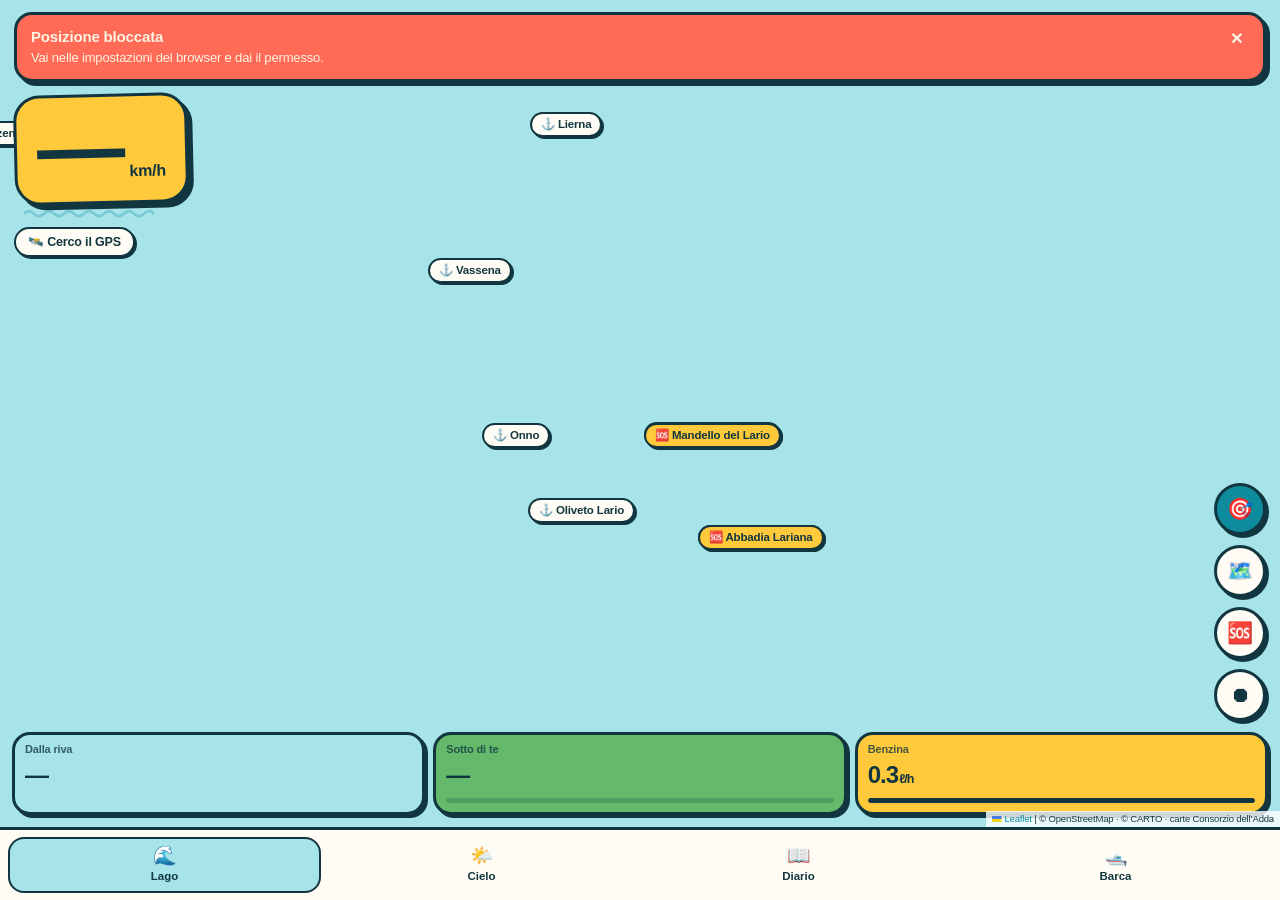
==== commit 4a4a8398: "Add files via upload" ====
--- a/index.html
+++ b/index.html
@@ -3,11 +3,11 @@
 <head>
 <meta charset="utf-8">
 <meta name="viewport" content="width=device-width, initial-scale=1, viewport-fit=cover, maximum-scale=1, user-scalable=no">
-<title>Gommone</title>
-<meta name="theme-color" content="#E9E5D6">
+<title>Gommone sul Lario</title>
+<meta name="theme-color" content="#FFFCF5">
 <meta name="apple-mobile-web-app-capable" content="yes">
 <meta name="apple-mobile-web-app-status-bar-style" content="default">
-<meta name="apple-mobile-web-app-title" content="Gommone">
+<meta name="apple-mobile-web-app-title" content="Lario">
 <link rel="manifest" href="manifest.webmanifest">
 <link rel="apple-touch-icon" href="icons/icon-192.png">
 <link rel="stylesheet" href="lib/leaflet.css">
@@ -16,174 +16,157 @@
 <body>
 <div id="app">
 
-  <!-- ============ BORDO ============ -->
-  <section class="view on" id="v-bordo">
+  <!-- ============ LAGO ============ -->
+  <section class="view on" id="v-lago">
     <div id="map"></div>
 
     <div class="hud">
-      <div id="banners"></div>
-      <div class="speed">
+      <div id="avvisi"></div>
+      <div class="tachimetro" id="tacho">
         <b class="num" id="spd">—</b><span id="spd-u">km/h</span>
       </div>
-      <div class="gauge"><i id="gauge-fill" style="width:0"></i><u id="gauge-mark" style="left:0"></u></div>
-      <div class="hud-sub" id="hud-sub">In attesa del segnale GPS</div>
+      <svg class="onda ferma" id="onda" viewBox="0 0 156 12" fill="none" aria-hidden="true">
+        <path d="M0 8 q6 -6 12 0 t12 0 t12 0 t12 0 t12 0 t12 0 t12 0 t12 0 t12 0 t12 0 t12 0 t12 0 t12 0"
+              stroke="currentColor" stroke-width="3.2" stroke-linecap="round"/>
+      </svg>
+      <div class="pillbox" id="pillbox"></div>
     </div>
 
-    <div class="tools">
-      <button class="tool" id="t-center" title="Centra sulla mia posizione">⌖</button>
-      <button class="tool" id="t-layers" title="Livelli della mappa">≡</button>
-      <button class="tool" id="t-mob" title="Uomo in mare">⚑</button>
-      <button class="tool" id="t-rec" title="Registra il viaggio">●</button>
+    <div class="attrezzi">
+      <button class="attrezzo acceso" id="t-centro" title="Seguimi">🎯</button>
+      <button class="attrezzo" id="t-livelli" title="Cosa vedo sulla mappa">🗺️</button>
+      <button class="attrezzo" id="t-mob" title="Uomo in acqua">🆘</button>
+      <button class="attrezzo" id="t-rec" title="Registra il giro">⏺</button>
     </div>
 
-    <div class="strip">
-      <div>
-        <small>Dalla costa</small>
-        <b class="num" id="s-shore">—</b>
+    <div class="quadranti">
+      <div class="q riva" id="q-riva">
+        <small>Dalla riva</small>
+        <b class="num" id="s-riva">—</b>
       </div>
-      <div>
-        <small>Fondale</small>
-        <b class="num" id="s-depth">—</b>
+      <div class="q fondo" id="q-fondo">
+        <small>Sotto di te</small>
+        <b class="num" id="s-fondo">—</b>
+        <div class="barra"><i id="s-fondo-bar" style="width:0"></i></div>
       </div>
-      <div>
-        <small>Carburante</small>
-        <b class="num" id="s-fuel">—</b>
+      <div class="q benzina">
+        <small>Benzina</small>
+        <b class="num" id="s-benzina">—</b>
+        <div class="barra"><i id="s-benzina-bar" style="width:100%"></i></div>
       </div>
     </div>
   </section>
 
-  <!-- ============ METEO ============ -->
-  <section class="view" id="v-meteo">
-    <div class="scroll" id="wx-body">
-      <h1 class="title">Meteo</h1>
-      <p class="lede">Condizioni sul punto in cui ti trovi.</p>
-      <div class="empty"><b>Nessun dato</b>Serve una posizione GPS e la rete.</div>
+  <!-- ============ CIELO ============ -->
+  <section class="view" id="v-cielo">
+    <div class="scroll" id="cielo-corpo">
+      <h1 class="titolo">Che aria tira</h1>
+      <p class="occhiello">Vento, sole e i nomi che il Lario dà alle sue arie.</p>
+      <div class="vuoto"><div class="faccia">🛰️</div><b>Aspetto il GPS</b><span>Appena so dove sei ti dico che tempo fa.</span></div>
     </div>
   </section>
 
-  <!-- ============ VIAGGI ============ -->
-  <section class="view" id="v-viaggi">
-    <div class="scroll" id="trips-body">
-      <h1 class="title">Viaggi</h1>
-      <p class="lede">Ogni uscita registrata, con percorso e numeri.</p>
-      <div id="trips-list"></div>
+  <!-- ============ DIARIO ============ -->
+  <section class="view" id="v-diario">
+    <div class="scroll">
+      <h1 class="titolo">Il diario di bordo</h1>
+      <p class="occhiello">Tutti i giri che hai fatto, con i numeri e le medaglie.</p>
+      <div class="sez"><div class="due" id="totali"></div></div>
+      <div class="sez"><h2>Medaglie</h2><div class="medaglie" id="medaglie"></div></div>
+      <div class="sez"><h2>Le uscite</h2><div id="elenco-viaggi"></div></div>
     </div>
   </section>
 
-  <!-- ============ ALTRO ============ -->
-  <section class="view" id="v-altro">
+  <!-- ============ BARCA ============ -->
+  <section class="view" id="v-barca">
     <div class="scroll">
-      <h1 class="title">Barca e impostazioni</h1>
-      <p class="lede">Cape Horn Challenger 270 · Mercury 10 cv 4T · omologato 3 persone</p>
+      <h1 class="titolo">La barca</h1>
+      <p class="occhiello">Cape Horn Challenger 270 · Mercury 10 cv 4T · tre persone al massimo</p>
 
-      <div class="sec">
-        <h2>Prima di partire</h2>
-        <div class="card" id="checklist"></div>
+      <div class="sez">
+        <h2>Prima di mollare gli ormeggi</h2>
+        <div class="riquadro crema" id="lista-controllo"></div>
       </div>
 
-      <div class="sec">
-        <h2>Pianifica una traversata</h2>
-        <div class="card">
-          <div class="row"><label>Distanza sola andata</label><span><input type="number" id="pl-km" value="5" min="0" step="0.5"> km</span></div>
-          <div class="row"><label>Andatura<span class="hint" id="pl-hint"></span></label><span><input type="number" id="pl-kmh" value="0" min="3" max="28" step="0.5"> km/h</span></div>
-          <div class="row"><label>Persone a bordo</label><span><input type="number" id="pl-pax" value="1" min="1" max="3"></span></div>
-          <div class="card" style="margin-top:12px;background:var(--paper)" id="pl-out"></div>
+      <div class="sez">
+        <h2>Dove vado oggi</h2>
+        <div class="riquadro">
+          <div class="riga"><label>Vado a</label><span><select id="pl-meta"></select></span></div>
+          <div class="riga"><label>Andatura<span class="sotto" id="pl-nota"></span></label><span><input type="number" id="pl-kmh" value="0" min="3" max="28" step="0.5"> km/h</span></div>
+          <div class="riga"><label>Quanti siamo</label><span><input type="number" id="pl-pax" value="1" min="1" max="3"></span></div>
+        </div>
+        <div class="riquadro azzurro" style="margin-top:12px" id="pl-esito"></div>
+      </div>
+
+      <div class="sez">
+        <h2>Se succede qualcosa</h2>
+        <button class="bottone rosso" id="btn-sos">Dove sono, per i soccorsi</button>
+        <button class="bottone chiaro" id="btn-condividi">Manda a qualcuno la mia posizione</button>
+        <p class="nota" style="margin-top:10px">Sul lago si chiama il <b>112</b>. La Guardia Costiera al 1530 vale per il mare.</p>
+      </div>
+
+      <div class="sez">
+        <h2>Benzina e motore</h2>
+        <div class="riquadro">
+          <div class="riga"><label>Serbatoio</label><span><input type="number" id="set-tank" min="1" step="1"> ℓ</span></div>
+          <div class="riga"><label>Benzina alla partenza</label><span><input type="number" id="set-fuel" min="0" step="0.5"> ℓ</span></div>
+          <div class="riga"><label>Quanti siamo di solito</label><span><input type="number" id="set-pax" min="1" max="3"></span></div>
+          <div class="riga">
+            <label>Taratura del consumo<span class="sotto">Se bevi più del previsto, alza</span></label>
+            <span><input type="range" id="set-calib" min="0.6" max="1.6" step="0.05"><br><span class="mono" id="calib-v"></span>×</span>
+          </div>
         </div>
       </div>
 
-      <div class="sec">
-        <h2>Sicurezza</h2>
-        <button class="btn alert" id="btn-sos">Mostra la mia posizione per i soccorsi</button>
-        <button class="btn ghost" id="btn-share">Condividi dove sono</button>
-        <p class="note" style="margin-top:10px">Emergenze in acque interne e a terra: <strong>112</strong>. In mare: <strong>1530</strong>, Guardia Costiera.</p>
-      </div>
-
-      <div class="sec">
-        <h2>Carburante e motore</h2>
-        <div class="card">
-          <div class="row"><label>Capacità serbatoio</label><span><input type="number" id="set-tank" min="1" step="1"> ℓ</span></div>
-          <div class="row"><label>Carburante alla partenza</label><span><input type="number" id="set-fuel" min="0" step="0.5"> ℓ</span></div>
-          <div class="row"><label>Persone a bordo</label><span><input type="number" id="set-pax" min="1" max="3"></span></div>
-          <div class="row">
-            <label>Calibrazione consumo<span class="hint">Se consumi più del previsto, alza il valore</span></label>
-            <span><input type="range" id="set-calib" min="0.6" max="1.6" step="0.05"><br><span class="num" id="calib-v"></span>×</span>
-          </div>
-        </div>
-        <p class="note" style="margin-top:8px">La curva di consumo è una stima per un F10 4T su scafo di 2,7 m in acqua calma. Confronta ogni tanto con il pieno reale e correggi la calibrazione.</p>
-      </div>
-
-      <div class="sec">
-        <h2>Allarmi e mappa</h2>
-        <div class="card">
-          <div class="row">
-            <label>Avvisa oltre</label>
-            <span><select id="set-limit">
-              <option value="300">300 m dalla costa</option>
-              <option value="1852">1 miglio</option>
-              <option value="5556">3 miglia</option>
-              <option value="0">mai</option>
-            </select></span>
-          </div>
-          <div class="row"><label>Suono degli allarmi</label><div class="sw" id="set-sound"><i></i></div></div>
-          <div class="row"><label>Isolinee di distanza dalla costa</label><div class="sw" id="set-contours"><i></i></div></div>
-          <div class="row"><label>Porti, scivoli e ormeggi</label><div class="sw" id="set-poi"><i></i></div></div>
-          <div class="row"><label>Schermo sempre acceso</label><div class="sw" id="set-awake"><i></i></div></div>
+      <div class="sez">
+        <h2>Avvisi</h2>
+        <div class="riquadro">
+          <div class="riga"><label>Dimmelo se supero</label><span><select id="set-limit">
+            <option value="300">300 m dalla riva</option>
+            <option value="1852">1 miglio</option>
+            <option value="0">niente avvisi</option>
+          </select></span></div>
+          <div class="riga"><label>Avvisa se il fondo scende sotto</label><span><input type="number" id="set-shallow" min="0" step="0.5"> m</span></div>
+          <div class="riga"><label>Suono e vibrazione</label><div class="interr" id="set-sound"><i></i></div></div>
+          <div class="riga"><label>Schermo sempre acceso</label><div class="interr" id="set-awake"><i></i></div></div>
         </div>
       </div>
 
-      <div class="sec">
+      <div class="sez">
         <h2>Aspetto</h2>
-        <div class="card">
-          <div class="row"><label>Unità di velocità</label><div class="seg" id="set-units"><button data-v="kmh">km/h</button><button data-v="kn">nodi</button></div></div>
-          <div class="row"><label>Tema</label><div class="seg" id="set-theme"><button data-v="auto">Auto</button><button data-v="giorno">Giorno</button><button data-v="notte">Notte</button></div></div>
+        <div class="riquadro">
+          <div class="riga"><label>Velocità in</label><div class="gruppo" id="set-units"><button data-v="kmh">km/h</button><button data-v="kn">nodi</button></div></div>
+          <div class="riga"><label>Tema</label><div class="gruppo" id="set-theme"><button data-v="auto">Auto</button><button data-v="giorno">Giorno</button><button data-v="notte">Notte</button></div></div>
         </div>
       </div>
 
-      <div class="sec">
-        <h2>Fondale</h2>
-        <div class="card">
-          <p class="note" id="bathy-state"></p>
-          <label class="btn ghost" style="margin-top:10px" for="bathy-file">Importa una batimetria GeoJSON</label>
-          <input type="file" id="bathy-file" accept=".geojson,.json" hidden>
-        </div>
-        <p class="note" style="margin-top:8px">In mare il fondale arriva dal servizio EMODnet. Per i laghi non esiste una fonte pubblica affidabile: se trovi una carta batimetrica del tuo lago in GeoJSON, caricala qui. <strong>Il valore è sempre indicativo e non sostituisce un ecoscandaglio.</strong></p>
+      <div class="sez">
+        <h2>Il tuo posto</h2>
+        <button class="bottone chiaro" id="btn-casa">Salva qui lo scivolo di alaggio</button>
+        <button class="bottone chiaro" id="btn-esporta">Esporta tutti i giri in GPX</button>
+        <p class="nota" style="margin-top:10px" id="casa-stato"></p>
       </div>
 
-      <div class="sec">
-        <h2>Dati</h2>
-        <button class="btn ghost" id="btn-home">Salva qui il punto di alaggio</button>
-        <button class="btn ghost" id="btn-export">Esporta tutti i viaggi</button>
-        <p class="note" style="margin-top:10px" id="home-state"></p>
-      </div>
-
-      <p class="note" style="margin:30px 0 10px">Mappe © OpenStreetMap. Meteo Open-Meteo. Fondali EMODnet.<br>
-      Questa applicazione è un aiuto, non uno strumento di navigazione certificato. La responsabilità della condotta resta di chi è al timone.</p>
+      <p class="nota" style="margin:28px 0 6px">
+        Approdi, venti e profondità vengono dalle carte nautiche del Lario del Consorzio dell'Adda.
+        Le mappe sono di OpenStreetMap e CARTO, il meteo di Open-Meteo.<br><br>
+        La profondità è una <b>stima ricavata dalle carte</b>, non un ecoscandaglio: vicino a riva
+        tienila per buona solo come ordine di grandezza. Al timone ci sei tu.
+      </p>
     </div>
   </section>
 
   <nav>
-    <button class="on" data-v="bordo">
-      <svg viewBox="0 0 24 24" fill="none" stroke="currentColor" stroke-width="1.8" stroke-linecap="round" stroke-linejoin="round"><path d="M3 17c1.5 1 3 1 4.5 0S10.5 16 12 17s3 1 4.5 0S19.5 16 21 17"/><path d="M5 14l1.5-6h11L19 14"/><path d="M12 8V4"/></svg>
-      Bordo
-    </button>
-    <button data-v="meteo">
-      <svg viewBox="0 0 24 24" fill="none" stroke="currentColor" stroke-width="1.8" stroke-linecap="round" stroke-linejoin="round"><path d="M4 12h9a3 3 0 1 0-3-3"/><path d="M3 16h13a3 3 0 1 1-3 3"/><path d="M17 8h1a3 3 0 1 0-3-3"/></svg>
-      Meteo
-    </button>
-    <button data-v="viaggi">
-      <svg viewBox="0 0 24 24" fill="none" stroke="currentColor" stroke-width="1.8" stroke-linecap="round" stroke-linejoin="round"><path d="M4 19c2-6 5-2 7-7s5-1 9-6"/><circle cx="4" cy="19" r="1.6"/><circle cx="20" cy="6" r="1.6"/></svg>
-      Viaggi
-    </button>
-    <button data-v="altro">
-      <svg viewBox="0 0 24 24" fill="none" stroke="currentColor" stroke-width="1.8" stroke-linecap="round" stroke-linejoin="round"><circle cx="12" cy="12" r="3"/><path d="M12 3v3M12 18v3M3 12h3M18 12h3M5.6 5.6l2.1 2.1M16.3 16.3l2.1 2.1M18.4 5.6l-2.1 2.1M7.7 16.3l-2.1 2.1"/></svg>
-      Altro
-    </button>
+    <button class="on" data-v="lago"><span class="ic">🌊</span>Lago</button>
+    <button data-v="cielo"><span class="ic">🌤️</span>Cielo</button>
+    <button data-v="diario"><span class="ic">📖</span>Diario</button>
+    <button data-v="barca"><span class="ic">🛥️</span>Barca</button>
   </nav>
 </div>
 
-<div class="sheet" id="sheet">
-  <div class="veil"></div>
-  <div class="body" id="sheet-body"></div>
+<div class="pannello" id="pannello">
+  <div class="velo"></div>
+  <div class="corpo"><div class="maniglia"></div><div id="pannello-corpo"></div></div>
 </div>
 
 <script src="lib/leaflet.js"></script>
--- a/styles.css
+++ b/styles.css
@@ -1,247 +1,269 @@
-/* Gommone — linguaggio visivo delle carte nautiche IIM:
-   carta buff, verde delle secche, blu profondo, magenta come colore di segnalazione.
-   Modalità notte in rosso su nero, come i chartplotter. */
+/* Gommone sul Lario — i colori di una giornata d'estate sul lago:
+   acqua turchese, sole, cocomero, le colline verdi, la carta del gelato. */
 
 :root {
-  --paper: #E9E5D6;
-  --paper-2: #F4F1E6;
-  --ink: #16242B;
-  --ink-2: #4A5D63;
-  --ink-3: #84969B;
-  --rule: #C7C0AB;
-  --deep: #0E4C63;
-  --shoal: #A9CFC6;
-  --magenta: #B4126E;
-  --amber: #A96410;
-  --danger: #B4126E;
-  --ok: #2E7350;
-  --tile-filter: none;
-  --radius: 10px;
-  --safe-b: env(safe-area-inset-bottom, 0px);
-  --safe-t: env(safe-area-inset-top, 0px);
+  --lago: #0E8C9E;
+  --lago-scuro: #0A6675;
+  --lago-chiaro: #A6E4EA;
+  --sole: #FFC93C;
+  --corallo: #FF6B57;
+  --verde: #64B96A;
+  --inchiostro: #12363F;
+  --crema: #FFF4E2;
+  --carta: #FFFCF5;
+  --ombra: #12363F;
+  --tile: none;
+  --sb: env(safe-area-inset-bottom, 0px);
+  --st: env(safe-area-inset-top, 0px);
 }
 
 [data-theme="notte"] {
-  --paper: #05090B;
-  --paper-2: #0E161A;
-  --ink: #E4B0A8;
-  --ink-2: #B4776F;
-  --ink-3: #7C5651;
-  --rule: #2A1E1C;
-  --deep: #8FB9C8;
-  --shoal: #3C5E58;
-  --magenta: #FF5C9A;
-  --amber: #E0913A;
-  --danger: #FF5C9A;
-  --ok: #5FBF8C;
-  --tile-filter: invert(1) hue-rotate(175deg) brightness(.62) saturate(.35) contrast(1.05);
+  --lago: #37C2D4;
+  --lago-scuro: #A6E4EA;
+  --lago-chiaro: #16414B;
+  --sole: #E8B838;
+  --corallo: #FF8873;
+  --verde: #4E9A55;
+  --inchiostro: #FFF4E2;
+  --crema: #10262C;
+  --carta: #0A1B20;
+  --ombra: #000000;
+  --tile: invert(1) hue-rotate(180deg) brightness(.75) saturate(.6);
 }
 
 * { box-sizing: border-box; -webkit-tap-highlight-color: transparent; }
 
 html, body {
   margin: 0; height: 100%; overflow: hidden;
-  background: var(--paper); color: var(--ink);
-  font-family: -apple-system, BlinkMacSystemFont, "Segoe UI", Roboto, "Helvetica Neue", Arial, sans-serif;
-  font-size: 16px; line-height: 1.45;
-  overscroll-behavior: none;
-  -webkit-user-select: none; user-select: none;
-}
-
+  background: var(--carta); color: var(--inchiostro);
+  font-family: ui-rounded, "SF Pro Rounded", "Hiragino Maru Gothic ProN",
+               -apple-system, "Segoe UI Variable", Roboto, "Helvetica Neue", sans-serif;
+  font-size: 16px; line-height: 1.45; letter-spacing: -.01em;
+  overscroll-behavior: none; -webkit-user-select: none; user-select: none;
+}
 button, input, select { font: inherit; color: inherit; }
 button { background: none; border: 0; cursor: pointer; }
 h1, h2, h3, p { margin: 0; }
-
-.num { font-variant-numeric: tabular-nums; font-feature-settings: "tnum" 1; }
-
-/* ---------- impalcatura ---------- */
+.num { font-variant-numeric: tabular-nums; }
+
 #app { position: fixed; inset: 0; display: flex; flex-direction: column; }
 .view { flex: 1; position: relative; overflow: hidden; display: none; }
 .view.on { display: block; }
-.scroll { position: absolute; inset: 0; overflow-y: auto; -webkit-overflow-scrolling: touch; padding: calc(var(--safe-t) + 18px) 18px 28px; }
+.scroll { position: absolute; inset: 0; overflow-y: auto; -webkit-overflow-scrolling: touch; padding: calc(var(--st) + 20px) 16px 30px; }
 
 /* ---------- mappa ---------- */
-#map { position: absolute; inset: 0; background: var(--paper-2); }
-.leaflet-tile-pane { filter: var(--tile-filter); }
-.leaflet-container { background: var(--paper-2); font: inherit; }
-.leaflet-control-attribution {
-  background: rgba(233, 229, 214, .8); color: var(--ink-2);
-  font-size: 10px; padding: 1px 6px;
-}
-[data-theme="notte"] .leaflet-control-attribution { background: rgba(5, 9, 11, .8); }
-.leaflet-control-attribution a { color: var(--ink-2); }
-.leaflet-bar a { background: var(--paper-2); color: var(--ink); border-color: var(--rule); }
-
-/* ---------- testata: la velocità è l'eroe ---------- */
-.hud {
-  position: absolute; top: calc(var(--safe-t) + 10px); left: 14px; right: 14px;
-  z-index: 500; pointer-events: none;
-}
-.speed { display: flex; align-items: baseline; gap: 8px; }
-.speed b {
-  font-size: clamp(64px, 22vw, 108px); font-weight: 700; letter-spacing: -.055em;
-  line-height: .82; color: var(--ink);
-  text-shadow: 0 0 14px var(--paper), 0 0 6px var(--paper), 0 1px 0 var(--paper);
-}
-.speed span {
-  font-size: 15px; font-weight: 600; color: var(--ink-2); letter-spacing: -.01em;
-  text-shadow: 0 0 8px var(--paper), 0 0 4px var(--paper);
-}
-.gauge { margin-top: 6px; height: 3px; width: min(66%, 260px); background: var(--rule); position: relative; border-radius: 2px; }
-.gauge i { position: absolute; inset: 0 auto 0 0; background: var(--deep); border-radius: 2px; transition: width .35s ease; }
-.gauge u { position: absolute; top: -4px; width: 2px; height: 11px; background: var(--magenta); }
-.hud-sub { margin-top: 7px; font-size: 12.5px; color: var(--ink-2); text-shadow: 0 0 8px var(--paper), 0 0 4px var(--paper); }
+#map { position: absolute; inset: 0; background: var(--lago-chiaro); }
+.leaflet-tile-pane { filter: var(--tile); }
+.leaflet-container { background: var(--lago-chiaro); font: inherit; }
+.leaflet-control-attribution { background: rgba(255,252,245,.82); color: var(--inchiostro); font-size: 9.5px; padding: 1px 6px; }
+[data-theme="notte"] .leaflet-control-attribution { background: rgba(10,27,32,.82); }
+.leaflet-control-attribution a { color: var(--lago); }
+.leaflet-popup-content-wrapper { background: var(--carta); color: var(--inchiostro); border: 3px solid var(--inchiostro); border-radius: 16px; box-shadow: 4px 4px 0 var(--ombra); }
+.leaflet-popup-content { margin: 12px 14px; font-size: 14px; font-weight: 600; }
+.leaflet-popup-tip { background: var(--inchiostro); }
+.leaflet-popup-close-button { color: var(--inchiostro) !important; }
+
+/* ---------- testata sulla mappa ---------- */
+.hud { position: absolute; top: calc(var(--st) + 12px); left: 14px; right: 14px; z-index: 500; pointer-events: none; }
+
+.tachimetro {
+  display: inline-flex; align-items: baseline; gap: 9px;
+  background: var(--sole); color: #12363F;
+  border: 3.5px solid var(--inchiostro); border-radius: 26px;
+  box-shadow: 5px 5px 0 var(--ombra);
+  padding: 6px 20px 10px; transform: rotate(-1.4deg);
+}
+.tachimetro b { font-size: clamp(54px, 18vw, 88px); font-weight: 800; letter-spacing: -.06em; line-height: 1; }
+.tachimetro span { font-size: 16px; font-weight: 700; }
+.tachimetro.veloce { background: var(--corallo); color: #FFF4E2; }
+
+.onda { display: block; margin: 2px 0 0 10px; width: 130px; height: 12px; color: var(--lago); }
+@keyframes scorri { to { transform: translateX(-24px); } }
+.onda path { animation: scorri 1.1s linear infinite; }
+.onda.ferma path { animation: none; opacity: .3; }
+
+.pillbox { margin-top: 9px; display: flex; flex-wrap: wrap; gap: 6px; pointer-events: auto; }
+.pill {
+  background: var(--carta); border: 2.5px solid var(--inchiostro); border-radius: 999px;
+  padding: 4px 12px; font-size: 12.5px; font-weight: 650; box-shadow: 2px 2px 0 var(--ombra);
+}
+.pill.vento { background: var(--lago-chiaro); }
+.pill.forte { background: var(--corallo); color: #FFF4E2; }
 
 /* ---------- avvisi ---------- */
-#banners { display: grid; gap: 6px; pointer-events: auto; margin-bottom: 12px; }
-#banners:empty { display: none; }
-.banner {
-  background: var(--magenta); color: #fff; border-radius: var(--radius);
-  padding: 11px 13px; display: flex; gap: 10px; align-items: flex-start;
-  animation: pop .22s ease;
-}
-.banner.warn { background: var(--amber); }
-.banner.info { background: var(--deep); }
-.banner b { display: block; font-size: 14.5px; }
-.banner p { font-size: 12.5px; opacity: .92; margin-top: 1px; }
-.banner button { color: #fff; opacity: .8; padding: 0 2px; font-size: 20px; line-height: 1; margin-left: auto; }
-@keyframes pop { from { opacity: 0; transform: translateY(-6px); } }
-@media (prefers-reduced-motion: reduce) { .banner { animation: none; } .gauge i { transition: none; } }
-
-/* ---------- riga strumenti ---------- */
-.strip {
-  position: absolute; left: 0; right: 0; bottom: 0; z-index: 600;
-  background: var(--paper); border-top: 1px solid var(--rule);
-  display: grid; grid-template-columns: repeat(3, 1fr);
-}
-.strip > div { padding: 9px 12px 8px; border-left: 1px solid var(--rule); }
-.strip > div:first-child { border-left: 0; }
-.strip small { display: block; font-size: 11.5px; color: var(--ink-3); letter-spacing: -.005em; }
-.strip b { font-size: 25px; font-weight: 650; letter-spacing: -.035em; display: block; margin-top: 1px; }
-.strip b i { font-size: 13px; font-weight: 500; font-style: normal; color: var(--ink-2); margin-left: 2px; }
-.strip .alarm { color: var(--magenta); }
-
-/* ---------- pulsantiera flottante ---------- */
-.tools { position: absolute; right: 12px; z-index: 550; display: grid; gap: 8px; }
-.tools { bottom: 96px; }
-.tool {
-  width: 46px; height: 46px; border-radius: var(--radius);
-  background: var(--paper); border: 1px solid var(--rule); color: var(--ink);
-  display: grid; place-items: center; font-size: 18px;
-}
-.tool.on { background: var(--deep); border-color: var(--deep); color: var(--paper-2); }
-.tool.rec { background: var(--magenta); border-color: var(--magenta); color: #fff; }
-
-/* ---------- barra di navigazione ---------- */
+#avvisi { display: grid; gap: 8px; margin-bottom: 12px; pointer-events: auto; }
+#avvisi:empty { display: none; }
+.avviso {
+  background: var(--sole); color: #12363F;
+  border: 3px solid var(--inchiostro); border-radius: 18px;
+  box-shadow: 4px 4px 0 var(--ombra); padding: 11px 14px; display: flex; gap: 10px; align-items: flex-start;
+}
+.avviso.grave { background: var(--corallo); color: #FFF4E2; }
+.avviso b { display: block; font-size: 15px; font-weight: 750; }
+.avviso p { font-size: 13px; margin-top: 1px; }
+.avviso button { margin-left: auto; font-size: 21px; line-height: 1; font-weight: 700; }
+
+/* ---------- quadranti in basso ---------- */
+.quadranti { position: absolute; left: 12px; right: 12px; bottom: 12px; z-index: 600; display: grid; grid-template-columns: repeat(3, 1fr); gap: 8px; }
+.q {
+  border: 3px solid var(--inchiostro); border-radius: 18px; box-shadow: 3px 3px 0 var(--ombra);
+  padding: 7px 10px 9px; background: var(--carta); overflow: hidden; color: #12363F;
+}
+.q.riva { background: var(--lago-chiaro); }
+.q.fondo { background: var(--verde); }
+.q.benzina { background: var(--sole); }
+.q.allarme { background: var(--corallo); color: #FFF4E2; }
+.q small { display: block; font-size: 11px; font-weight: 650; opacity: .78; }
+.q b { display: block; font-size: 24px; font-weight: 800; letter-spacing: -.04em; }
+.q b i { font-size: 12.5px; font-weight: 650; font-style: normal; margin-left: 1px; }
+.q .barra { height: 5px; border-radius: 3px; background: rgba(18,54,63,.22); margin-top: 5px; overflow: hidden; }
+.q .barra i { display: block; height: 100%; background: #12363F; border-radius: 3px; }
+
+/* ---------- bottoni tondi ---------- */
+.attrezzi { position: absolute; right: 14px; bottom: 106px; z-index: 550; display: grid; gap: 10px; }
+.attrezzo {
+  width: 52px; height: 52px; border-radius: 50%;
+  background: var(--carta); border: 3px solid var(--inchiostro); box-shadow: 3px 3px 0 var(--ombra);
+  display: grid; place-items: center; font-size: 21px; line-height: 1;
+}
+.attrezzo:active { transform: translate(2px, 2px); box-shadow: 1px 1px 0 var(--ombra); }
+.attrezzo.acceso { background: var(--lago); color: #FFF4E2; }
+.attrezzo.registra { background: var(--corallo); color: #FFF4E2; }
+
+/* ---------- barra in fondo ---------- */
 nav {
-  display: grid; grid-template-columns: repeat(4, 1fr);
-  background: var(--paper); border-top: 1px solid var(--rule);
-  padding-bottom: var(--safe-b);
+  display: grid; grid-template-columns: repeat(4, 1fr); gap: 4px;
+  background: var(--carta); border-top: 3px solid var(--inchiostro);
+  padding: 7px 8px calc(7px + var(--sb));
 }
 nav button {
-  padding: 9px 0 8px; display: grid; gap: 3px; justify-items: center;
-  color: var(--ink-3); font-size: 11px; min-height: 56px;
-}
-nav button.on { color: var(--ink); }
-nav button.on svg { color: var(--magenta); }
-nav svg { width: 21px; height: 21px; }
+  padding: 6px 0; border-radius: 16px; display: grid; gap: 1px; justify-items: center;
+  font-size: 11.5px; font-weight: 650; min-height: 50px; border: 2.5px solid transparent;
+}
+nav button.on { background: var(--lago-chiaro); border-color: var(--inchiostro); }
+nav .ic { font-size: 19px; line-height: 1.2; }
 
 /* ---------- contenuti ---------- */
-.title { font-size: 26px; font-weight: 680; letter-spacing: -.03em; margin-bottom: 3px; }
-.lede { color: var(--ink-2); font-size: 13.5px; max-width: 62ch; }
-.sec { margin-top: 26px; }
-.sec > h2 { font-size: 13px; font-weight: 620; color: var(--ink-2); margin-bottom: 9px; }
-
-.card { background: var(--paper-2); border: 1px solid var(--rule); border-radius: var(--radius); padding: 14px; }
-.card + .card { margin-top: 8px; }
-
-.grid2 { display: grid; grid-template-columns: 1fr 1fr; gap: 8px; }
-.stat { background: var(--paper-2); border: 1px solid var(--rule); border-radius: var(--radius); padding: 11px 13px; }
-.stat small { display: block; font-size: 11.5px; color: var(--ink-3); }
-.stat b { font-size: 23px; font-weight: 650; letter-spacing: -.03em; display: block; margin-top: 2px; }
-.stat b i { font-size: 12px; font-weight: 500; font-style: normal; color: var(--ink-2); margin-left: 2px; }
-
-.row { display: flex; align-items: center; gap: 12px; padding: 11px 0; border-top: 1px solid var(--rule); }
-.row:first-child { border-top: 0; }
-.row > :last-child { margin-left: auto; text-align: right; }
-.row label { font-size: 14px; }
-.row .hint { font-size: 12px; color: var(--ink-3); }
-
-.btn {
+.titolo { font-size: 30px; font-weight: 800; letter-spacing: -.035em; }
+.occhiello { color: var(--lago-scuro); font-size: 14px; font-weight: 600; max-width: 60ch; margin-top: 2px; }
+.sez { margin-top: 26px; }
+.sez > h2 { font-size: 15px; font-weight: 750; margin-bottom: 10px; }
+
+.riquadro { border: 3px solid var(--inchiostro); border-radius: 20px; box-shadow: 4px 4px 0 var(--ombra); background: var(--carta); padding: 15px; }
+.riquadro + .riquadro { margin-top: 12px; }
+.riquadro.crema { background: var(--crema); }
+.riquadro.azzurro { background: var(--lago-chiaro); color: #12363F; }
+.riquadro.sole { background: var(--sole); color: #12363F; }
+.riquadro.corallo { background: var(--corallo); color: #FFF4E2; }
+
+.due { display: grid; grid-template-columns: 1fr 1fr; gap: 10px; }
+.dato { border: 3px solid var(--inchiostro); border-radius: 18px; box-shadow: 3px 3px 0 var(--ombra); background: var(--carta); padding: 10px 13px; }
+.dato small { display: block; font-size: 11.5px; font-weight: 650; opacity: .75; }
+.dato b { display: block; font-size: 24px; font-weight: 800; letter-spacing: -.035em; }
+.dato b i { font-size: 12.5px; font-weight: 650; font-style: normal; }
+
+.riga { display: flex; align-items: center; gap: 12px; padding: 11px 0; border-top: 2px dashed rgba(18,54,63,.22); }
+.riga:first-child { border-top: 0; }
+.riga > :last-child { margin-left: auto; text-align: right; }
+.riga label { font-size: 14.5px; font-weight: 600; }
+.riga .sotto { display: block; font-size: 12px; font-weight: 500; opacity: .7; }
+
+.bottone {
   display: block; width: 100%; text-align: center; padding: 14px;
-  border-radius: var(--radius); background: var(--deep); color: var(--paper-2);
-  font-weight: 620; font-size: 15px; min-height: 52px;
-}
-.btn.ghost { background: none; border: 1px solid var(--rule); color: var(--ink); }
-.btn.alert { background: var(--magenta); color: #fff; }
-.btn + .btn { margin-top: 8px; }
-.btn:disabled { opacity: .45; }
+  border-radius: 18px; border: 3px solid var(--inchiostro); box-shadow: 4px 4px 0 var(--ombra);
+  background: var(--lago); color: #FFF4E2; font-weight: 750; font-size: 15.5px; min-height: 54px;
+  text-decoration: none; line-height: 1.6;
+}
+.bottone:active { transform: translate(2px, 2px); box-shadow: 2px 2px 0 var(--ombra); }
+.bottone.chiaro { background: var(--carta); color: var(--inchiostro); }
+.bottone.rosso { background: var(--corallo); color: #FFF4E2; }
+.bottone + .bottone { margin-top: 10px; }
 
 input[type=number], input[type=text], select {
-  background: var(--paper); border: 1px solid var(--rule); border-radius: 8px;
-  padding: 9px 10px; width: 92px; text-align: right; -webkit-appearance: none;
-}
-select { width: auto; text-align: left; padding-right: 26px; }
-input[type=range] { width: 150px; accent-color: var(--deep); }
-.seg { display: flex; border: 1px solid var(--rule); border-radius: 8px; overflow: hidden; }
-.seg button { padding: 8px 13px; font-size: 13.5px; color: var(--ink-2); min-height: 40px; }
-.seg button.on { background: var(--deep); color: var(--paper-2); }
-
-.sw { width: 50px; height: 30px; border-radius: 15px; background: var(--rule); position: relative; transition: background .18s; flex: none; }
-.sw i { position: absolute; top: 3px; left: 3px; width: 24px; height: 24px; border-radius: 50%; background: var(--paper-2); transition: transform .18s; }
-.sw.on { background: var(--deep); }
-.sw.on i { transform: translateX(20px); }
-
-.pill { display: inline-block; font-size: 11.5px; padding: 2px 8px; border-radius: 20px; border: 1px solid var(--rule); color: var(--ink-2); }
-.pill.mag { border-color: var(--magenta); color: var(--magenta); }
-.pill.ok { border-color: var(--ok); color: var(--ok); }
-
-.empty { text-align: center; padding: 44px 20px; color: var(--ink-3); font-size: 13.5px; }
-.empty b { display: block; color: var(--ink-2); font-size: 15px; margin-bottom: 4px; font-weight: 600; }
-
-.trip { background: var(--paper-2); border: 1px solid var(--rule); border-radius: var(--radius); padding: 13px; margin-bottom: 8px; }
-.trip h3 { font-size: 15px; font-weight: 620; letter-spacing: -.02em; }
-.trip .when { font-size: 12px; color: var(--ink-3); margin-bottom: 9px; }
-.trip .figs { display: grid; grid-template-columns: repeat(4, 1fr); gap: 8px; }
-.trip .figs div small { display: block; font-size: 10.5px; color: var(--ink-3); }
-.trip .figs div b { font-size: 15px; font-weight: 640; letter-spacing: -.02em; }
-
-.wx-now { display: flex; align-items: flex-start; gap: 16px; }
-.wx-now .t { font-size: 52px; font-weight: 650; letter-spacing: -.05em; line-height: 1; }
-.hours { display: flex; gap: 0; overflow-x: auto; border: 1px solid var(--rule); border-radius: var(--radius); }
-.hours > div { flex: none; width: 66px; padding: 10px 6px; text-align: center; border-left: 1px solid var(--rule); font-size: 12px; }
-.hours > div:first-child { border-left: 0; }
-.hours .h { color: var(--ink-3); font-size: 11px; }
-.hours .w { font-weight: 640; font-size: 15px; margin: 3px 0 1px; }
-.hours .g { color: var(--ink-3); font-size: 11px; }
-.hours .arrow { color: var(--deep); font-size: 14px; }
-
-.check { display: flex; align-items: center; gap: 11px; padding: 12px 0; border-top: 1px solid var(--rule); }
-.check:first-child { border-top: 0; }
-.check .box { width: 24px; height: 24px; border: 1.5px solid var(--rule); border-radius: 6px; flex: none; display: grid; place-items: center; color: transparent; font-size: 14px; }
-.check.done .box { background: var(--ok); border-color: var(--ok); color: #fff; }
-.check.done span { color: var(--ink-3); text-decoration: line-through; }
+  background: var(--carta); border: 2.5px solid var(--inchiostro); border-radius: 12px;
+  padding: 8px 10px; width: 92px; text-align: right; font-weight: 650; -webkit-appearance: none;
+}
+select { width: auto; text-align: left; padding-right: 28px; }
+input[type=range] { width: 148px; accent-color: var(--lago); }
+
+.gruppo { display: inline-flex; border: 2.5px solid var(--inchiostro); border-radius: 999px; overflow: hidden; background: var(--carta); }
+.gruppo button { padding: 7px 14px; font-size: 13.5px; font-weight: 650; min-height: 40px; }
+.gruppo button.on { background: var(--lago); color: #FFF4E2; }
+
+.interr { width: 54px; height: 31px; border-radius: 999px; background: var(--carta); border: 2.5px solid var(--inchiostro); position: relative; flex: none; transition: background .16s; }
+.interr i { position: absolute; top: 2px; left: 2px; width: 22px; height: 22px; border-radius: 50%; background: var(--inchiostro); transition: transform .16s; }
+.interr.on { background: var(--verde); }
+.interr.on i { transform: translateX(23px); }
+
+.vuoto { text-align: center; padding: 40px 20px; }
+.vuoto .faccia { font-size: 42px; }
+.vuoto b { display: block; font-size: 17px; font-weight: 750; margin: 8px 0 4px; }
+.vuoto span { font-size: 14px; opacity: .75; }
+
+/* ---------- diario ---------- */
+.cartolina { border: 3px solid var(--inchiostro); border-radius: 20px; box-shadow: 4px 4px 0 var(--ombra); background: var(--carta); padding: 14px; margin-bottom: 12px; color: #12363F; }
+.cartolina:nth-child(3n+1) { background: var(--crema); }
+.cartolina:nth-child(3n+2) { background: var(--lago-chiaro); }
+[data-theme="notte"] .cartolina, [data-theme="notte"] .cartolina:nth-child(3n+1), [data-theme="notte"] .cartolina:nth-child(3n+2) { color: var(--inchiostro); }
+.cartolina h3 { font-size: 17px; font-weight: 780; letter-spacing: -.02em; }
+.cartolina .quando { font-size: 12.5px; font-weight: 600; opacity: .7; margin-bottom: 10px; }
+.cartolina .cifre { display: grid; grid-template-columns: repeat(4, 1fr); gap: 6px; }
+.cartolina .cifre small { display: block; font-size: 10.5px; font-weight: 650; opacity: .7; }
+.cartolina .cifre b { font-size: 16px; font-weight: 800; letter-spacing: -.03em; }
+
+.medaglie { display: grid; grid-template-columns: repeat(4, 1fr); gap: 10px; }
+.medaglia { text-align: center; }
+.medaglia .disco {
+  width: 100%; aspect-ratio: 1; border-radius: 50%; display: grid; place-items: center;
+  font-size: 25px; border: 3px solid var(--inchiostro); background: var(--crema);
+  box-shadow: 3px 3px 0 var(--ombra); filter: grayscale(1); opacity: .38;
+}
+.medaglia.presa .disco { background: var(--sole); filter: none; opacity: 1; }
+.medaglia span { display: block; font-size: 10.5px; font-weight: 650; margin-top: 5px; line-height: 1.25; }
+
+/* ---------- ore del vento ---------- */
+.ore { display: flex; overflow-x: auto; border: 3px solid var(--inchiostro); border-radius: 18px; box-shadow: 4px 4px 0 var(--ombra); background: var(--carta); }
+.ore > div { flex: none; width: 68px; padding: 10px 6px; text-align: center; border-left: 2px dashed rgba(18,54,63,.2); }
+.ore > div:first-child { border-left: 0; }
+.ore .h { font-size: 11px; font-weight: 650; opacity: .65; }
+.ore .n { font-size: 19px; font-weight: 800; }
+.ore .fr { font-size: 17px; color: var(--lago); display: inline-block; }
+.ore .r { font-size: 10.5px; font-weight: 600; opacity: .65; }
+
+/* ---------- lista di controllo ---------- */
+.voce { display: flex; align-items: center; gap: 12px; padding: 11px 0; border-top: 2px dashed rgba(18,54,63,.22); }
+.voce:first-child { border-top: 0; }
+.voce .casella { width: 27px; height: 27px; border: 3px solid var(--inchiostro); border-radius: 9px; flex: none; display: grid; place-items: center; color: transparent; font-size: 15px; font-weight: 800; }
+.voce.fatta .casella { background: var(--verde); color: #12363F; }
+.voce.fatta span { opacity: .5; text-decoration: line-through; }
+.voce span { font-size: 14.5px; font-weight: 600; }
 
 /* ---------- pannello ---------- */
-.sheet { position: fixed; inset: 0; z-index: 1000; display: none; }
-.sheet.on { display: block; }
-.sheet .veil { position: absolute; inset: 0; background: rgba(10, 20, 24, .45); }
-.sheet .body {
-  position: absolute; left: 0; right: 0; bottom: 0; max-height: 84%; overflow-y: auto;
-  background: var(--paper); border-radius: 16px 16px 0 0; padding: 18px 18px calc(22px + var(--safe-b));
-  border-top: 1px solid var(--rule);
-}
-.sheet h2 { font-size: 19px; font-weight: 660; letter-spacing: -.025em; margin-bottom: 10px; }
-
-.mono { font-variant-numeric: tabular-nums; letter-spacing: .01em; }
-.note { font-size: 12px; color: var(--ink-3); line-height: 1.5; }
-.note strong { color: var(--ink-2); font-weight: 600; }
-
-/* marcatori mappa */
-.boat-dot { }
-.poi-lbl {
-  background: var(--paper); border: 1px solid var(--rule); border-radius: 6px;
-  padding: 2px 6px; font-size: 11px; color: var(--ink); white-space: nowrap;
-}
-.leaflet-popup-content-wrapper { background: var(--paper); color: var(--ink); border-radius: var(--radius); }
-.leaflet-popup-tip { background: var(--paper); }
+.pannello { position: fixed; inset: 0; z-index: 1000; display: none; }
+.pannello.on { display: block; }
+.pannello .velo { position: absolute; inset: 0; background: rgba(18,54,63,.42); }
+.pannello .corpo {
+  position: absolute; left: 0; right: 0; bottom: 0; max-height: 86%; overflow-y: auto;
+  background: var(--carta); border-top: 3px solid var(--inchiostro); border-radius: 26px 26px 0 0;
+  padding: 16px 16px calc(24px + var(--sb));
+}
+.pannello h2 { font-size: 22px; font-weight: 800; letter-spacing: -.03em; margin-bottom: 8px; }
+.maniglia { width: 46px; height: 5px; border-radius: 3px; background: rgba(18,54,63,.25); margin: 0 auto 14px; }
+
+.nota { font-size: 12.5px; line-height: 1.55; opacity: .8; }
+.nota b { font-weight: 700; opacity: 1; }
+.mono { font-variant-numeric: tabular-nums; font-weight: 750; }
+
+/* ---------- segnaposti sulla mappa ---------- */
+.etichetta {
+  background: var(--carta); border: 2.5px solid var(--inchiostro); border-radius: 999px;
+  padding: 2px 9px; font-size: 11.5px; font-weight: 700; white-space: nowrap;
+  box-shadow: 2px 2px 0 var(--ombra); display: inline-block; color: var(--inchiostro);
+}
+.etichetta.emergenza { background: var(--sole); color: #12363F; }
+.etichetta.mob { background: var(--corallo); color: #FFF4E2; }
+.etichetta.casa { background: var(--verde); color: #12363F; }
+
+@media (prefers-reduced-motion: reduce) {
+  .onda path { animation: none; }
+}
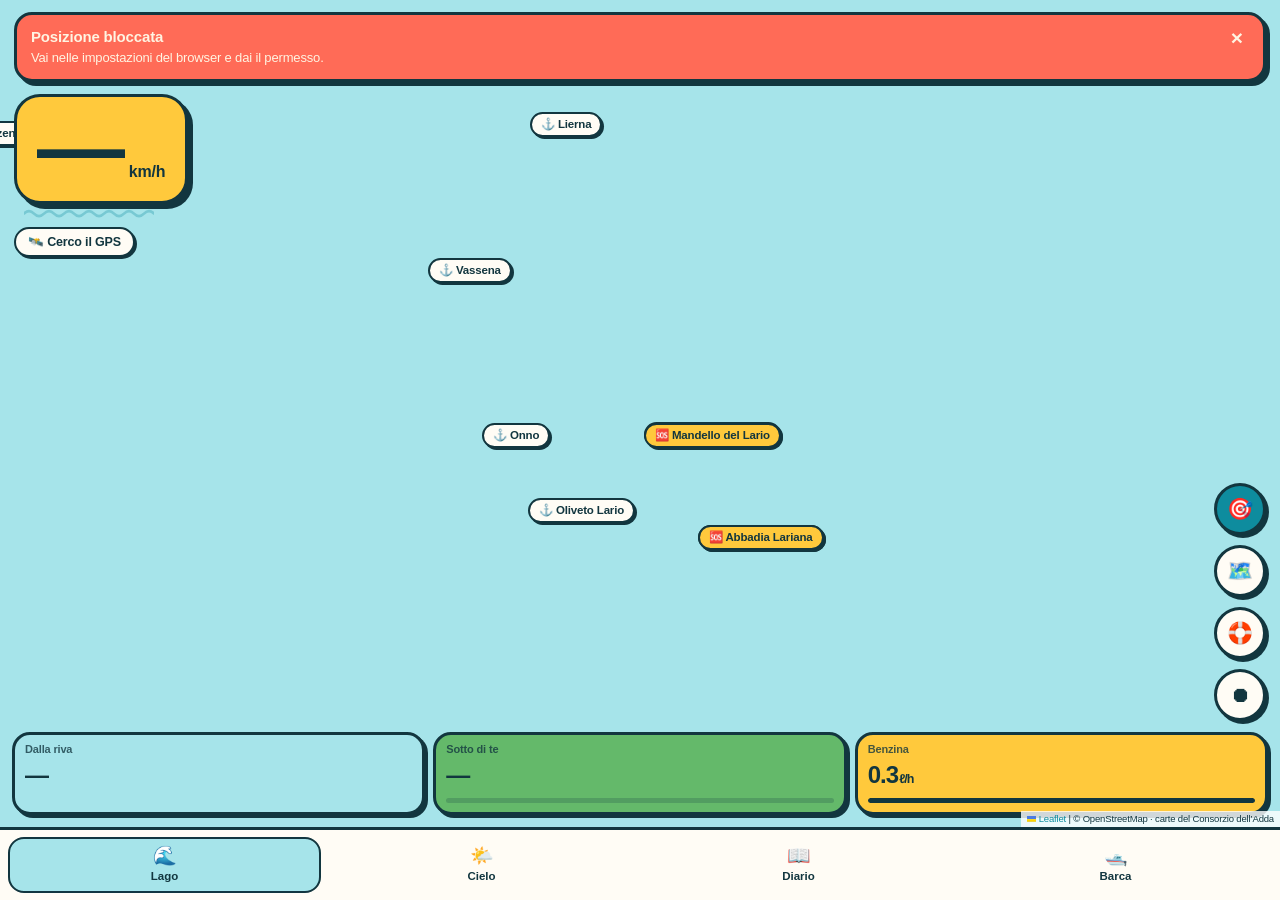
==== commit 5b2621f8: "Add files via upload" ====
--- a/index.html
+++ b/index.html
@@ -35,7 +35,7 @@
     <div class="attrezzi">
       <button class="attrezzo acceso" id="t-centro" title="Seguimi">🎯</button>
       <button class="attrezzo" id="t-livelli" title="Cosa vedo sulla mappa">🗺️</button>
-      <button class="attrezzo" id="t-mob" title="Uomo in acqua">🆘</button>
+      <button class="attrezzo" id="t-mob" title="Segna un uomo in acqua">🛟</button>
       <button class="attrezzo" id="t-rec" title="Registra il giro">⏺</button>
     </div>
 
@@ -70,10 +70,8 @@
   <section class="view" id="v-diario">
     <div class="scroll">
       <h1 class="titolo">Il diario di bordo</h1>
-      <p class="occhiello">Tutti i giri che hai fatto, con i numeri e le medaglie.</p>
-      <div class="sez"><div class="due" id="totali"></div></div>
-      <div class="sez"><h2>Medaglie</h2><div class="medaglie" id="medaglie"></div></div>
-      <div class="sez"><h2>Le uscite</h2><div id="elenco-viaggi"></div></div>
+      <p class="occhiello" id="diario-totale">I giri restano salvati sul telefono, anche se chiudi l’app.</p>
+      <div class="sez"><div id="elenco-viaggi"></div></div>
     </div>
   </section>
 
@@ -100,9 +98,9 @@
 
       <div class="sez">
         <h2>Se succede qualcosa</h2>
-        <button class="bottone rosso" id="btn-sos">Dove sono, per i soccorsi</button>
+        <button class="bottone rosso" id="btn-sos">Mostrami dove sono</button>
         <button class="bottone chiaro" id="btn-condividi">Manda a qualcuno la mia posizione</button>
-        <p class="nota" style="margin-top:10px">Sul lago si chiama il <b>112</b>. La Guardia Costiera al 1530 vale per il mare.</p>
+        <p class="nota" style="margin-top:10px">Nessuno dei due tasti chiama o manda niente da solo. Il primo ti apre le coordinate da leggere al telefono, il secondo prepara un messaggio che poi mandi tu. Sul lago si chiama il <b>112</b>.</p>
       </div>
 
       <div class="sez">
--- a/styles.css
+++ b/styles.css
@@ -12,7 +12,7 @@
   --crema: #FFF4E2;
   --carta: #FFFCF5;
   --ombra: #12363F;
-  --tile: none;
+  --tile: saturate(1.12) brightness(1.02);
   --sb: env(safe-area-inset-bottom, 0px);
   --st: env(safe-area-inset-top, 0px);
 }
@@ -28,7 +28,7 @@
   --crema: #10262C;
   --carta: #0A1B20;
   --ombra: #000000;
-  --tile: invert(1) hue-rotate(180deg) brightness(.75) saturate(.6);
+  --tile: invert(1) hue-rotate(180deg) brightness(.78) saturate(.55);
 }
 
 * { box-sizing: border-box; -webkit-tap-highlight-color: transparent; }
@@ -71,7 +71,7 @@
   background: var(--sole); color: #12363F;
   border: 3.5px solid var(--inchiostro); border-radius: 26px;
   box-shadow: 5px 5px 0 var(--ombra);
-  padding: 6px 20px 10px; transform: rotate(-1.4deg);
+  padding: 6px 20px 10px;
 }
 .tachimetro b { font-size: clamp(54px, 18vw, 88px); font-weight: 800; letter-spacing: -.06em; line-height: 1; }
 .tachimetro span { font-size: 16px; font-weight: 700; }
@@ -211,15 +211,9 @@
 .cartolina .cifre small { display: block; font-size: 10.5px; font-weight: 650; opacity: .7; }
 .cartolina .cifre b { font-size: 16px; font-weight: 800; letter-spacing: -.03em; }
 
-.medaglie { display: grid; grid-template-columns: repeat(4, 1fr); gap: 10px; }
-.medaglia { text-align: center; }
-.medaglia .disco {
-  width: 100%; aspect-ratio: 1; border-radius: 50%; display: grid; place-items: center;
-  font-size: 25px; border: 3px solid var(--inchiostro); background: var(--crema);
-  box-shadow: 3px 3px 0 var(--ombra); filter: grayscale(1); opacity: .38;
-}
-.medaglia.presa .disco { background: var(--sole); filter: none; opacity: 1; }
-.medaglia span { display: block; font-size: 10.5px; font-weight: 650; margin-top: 5px; line-height: 1.25; }
+.legenda { display: grid; gap: 9px; }
+.legenda div { display: flex; align-items: center; gap: 10px; font-size: 13.5px; font-weight: 600; }
+.legenda i { width: 26px; height: 18px; border-radius: 6px; border: 2.5px solid var(--inchiostro); flex: none; }
 
 /* ---------- ore del vento ---------- */
 .ore { display: flex; overflow-x: auto; border: 3px solid var(--inchiostro); border-radius: 18px; box-shadow: 4px 4px 0 var(--ombra); background: var(--carta); }
